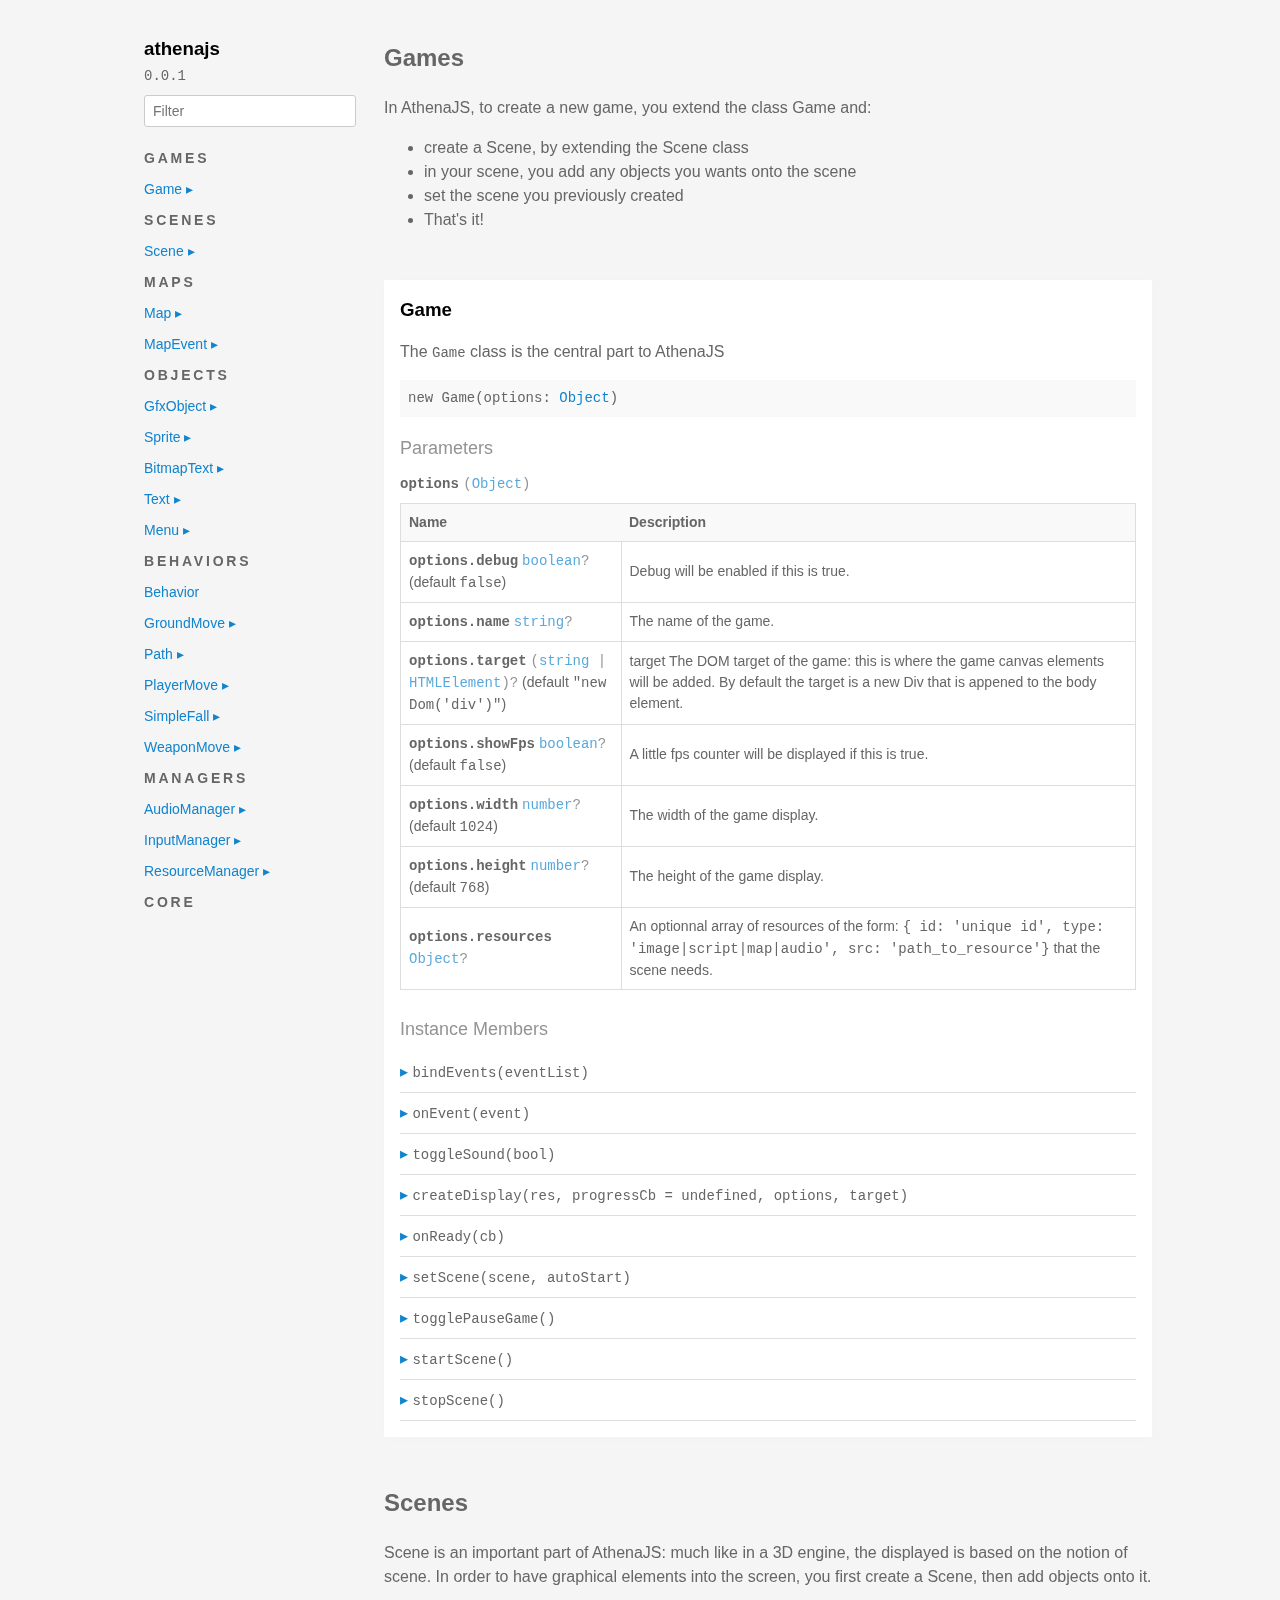
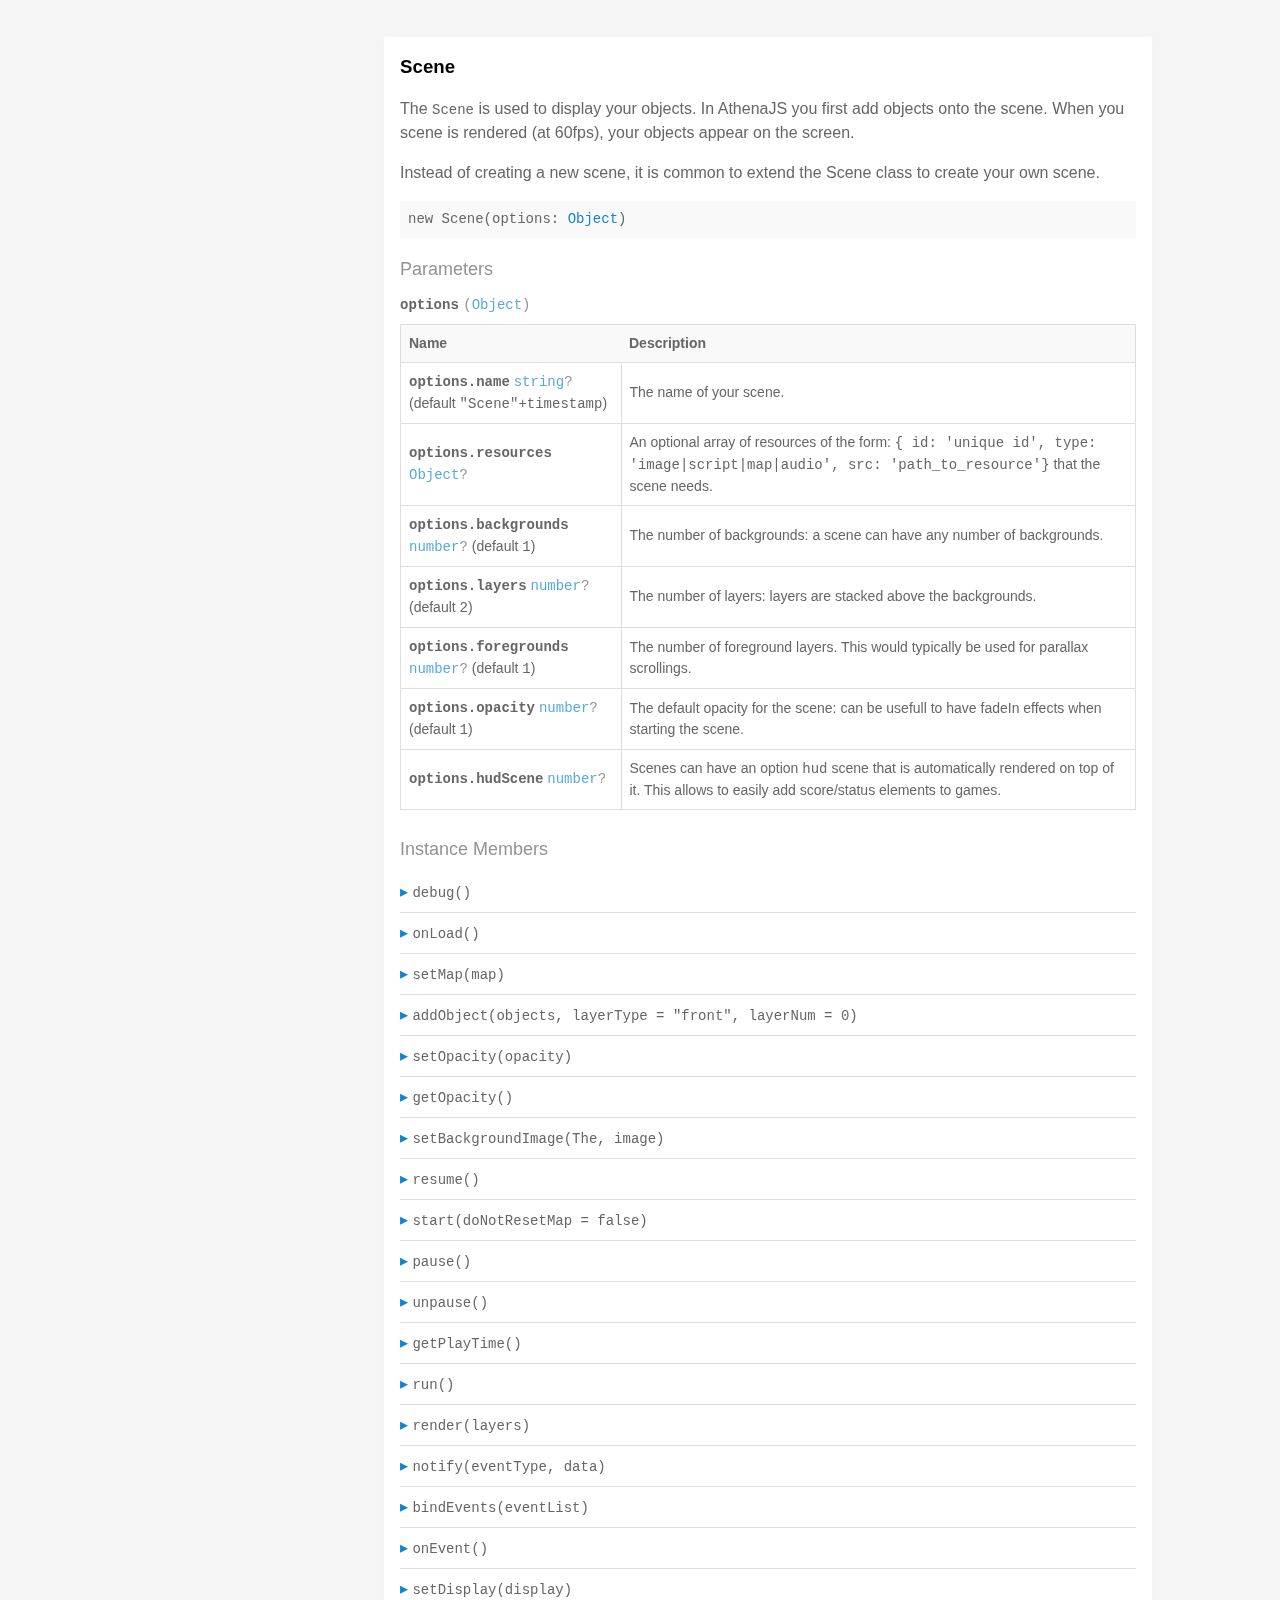
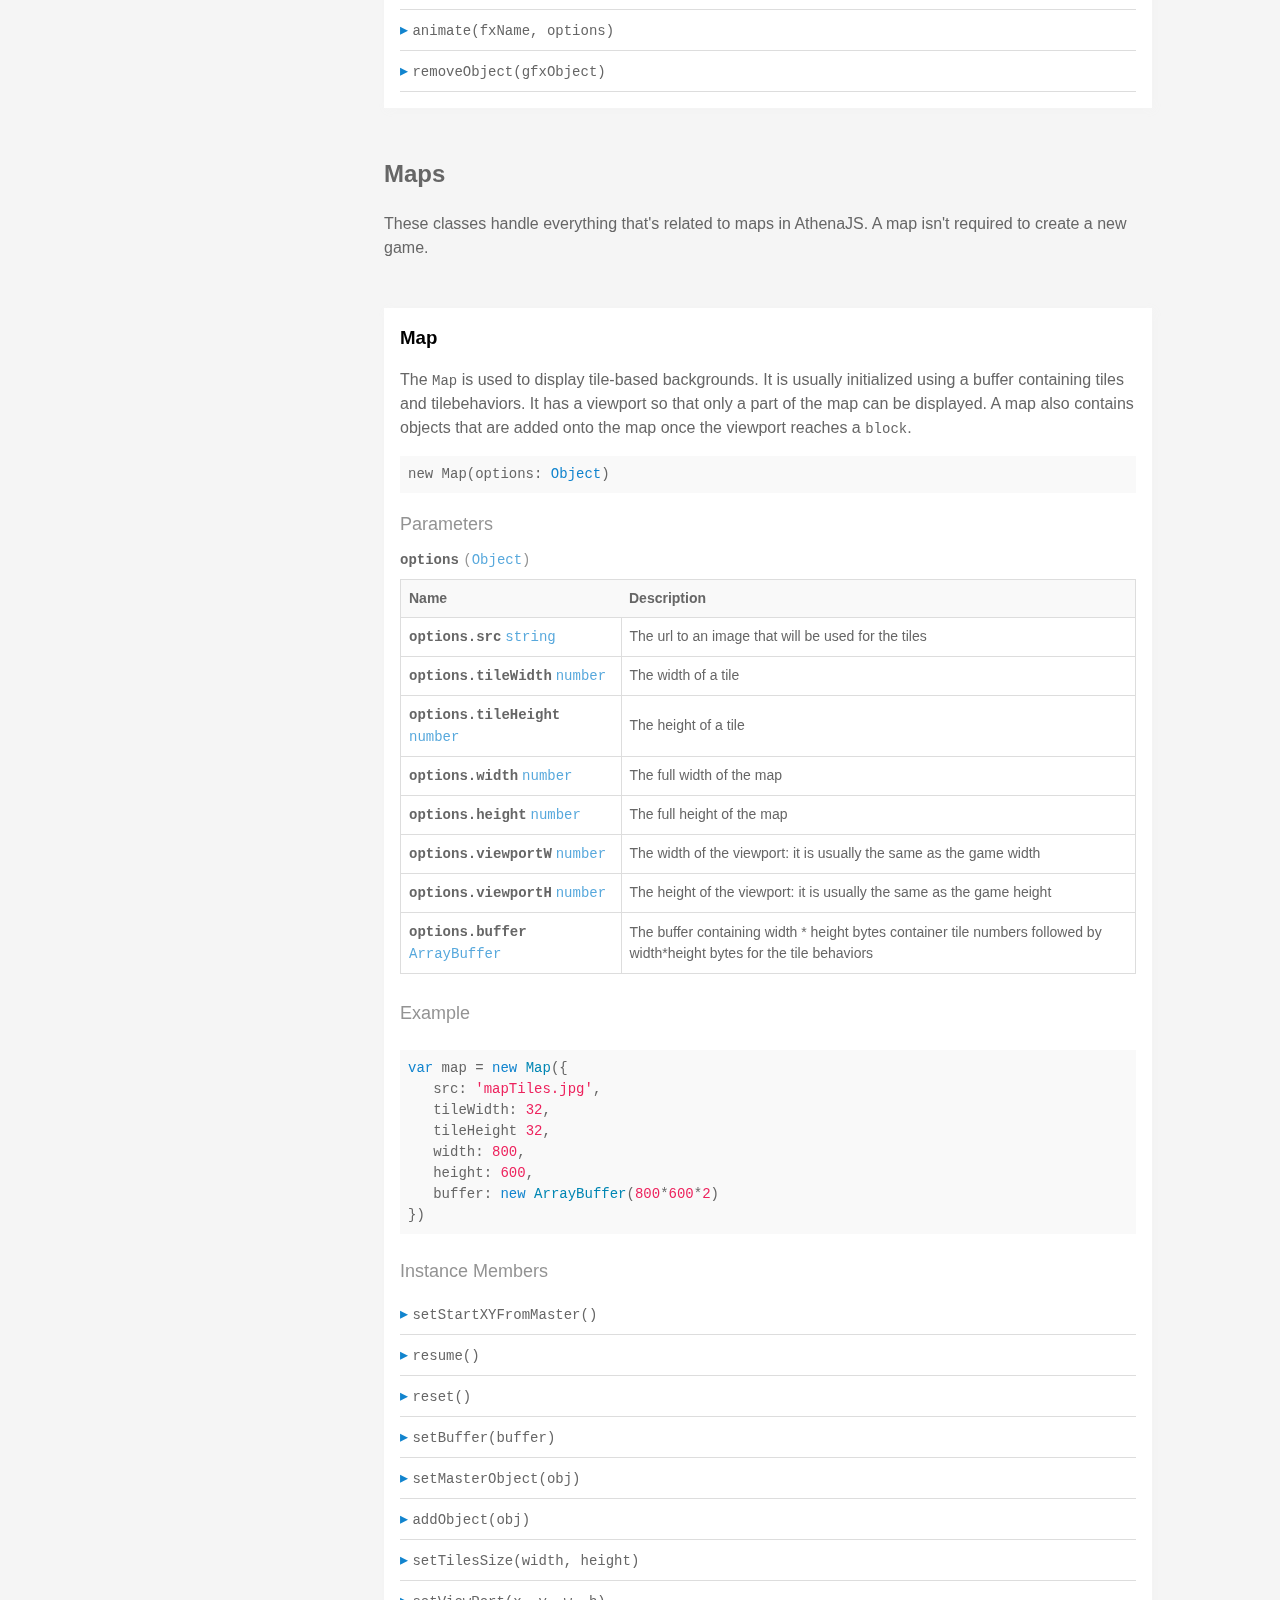
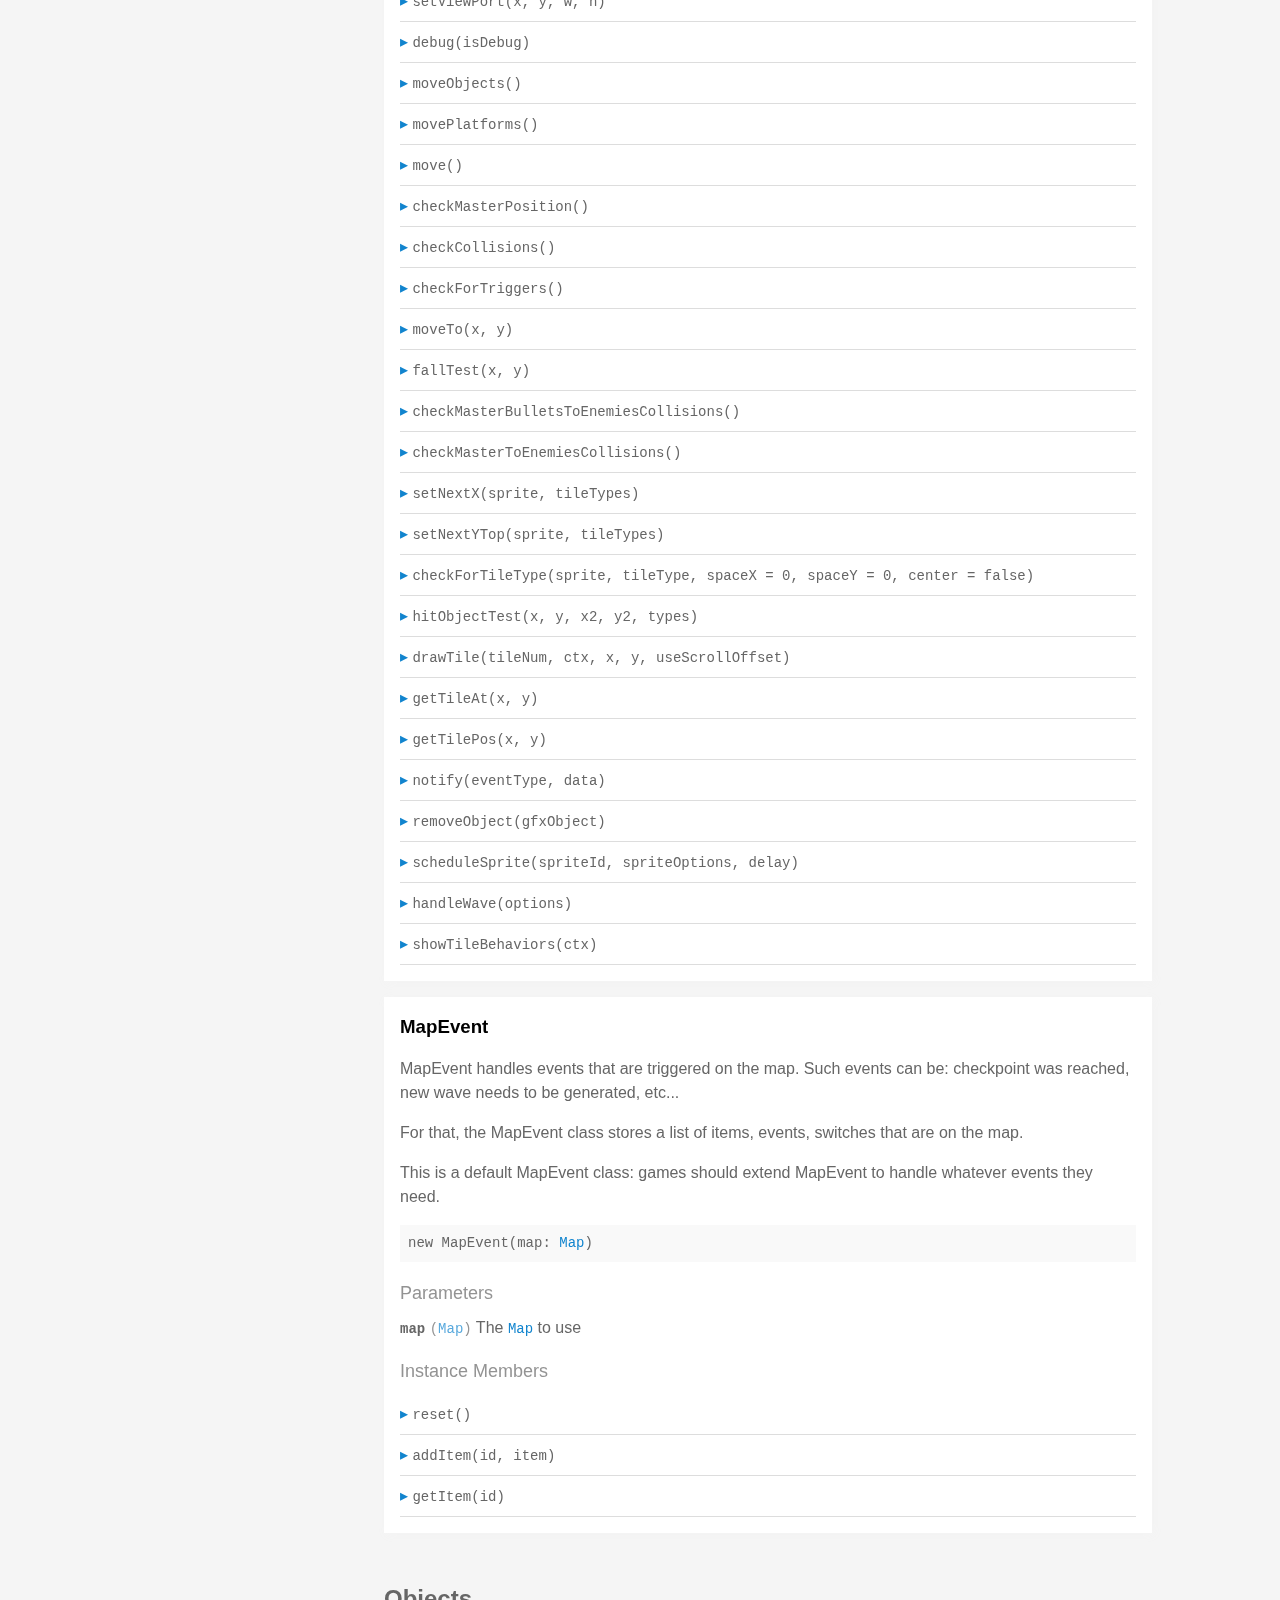
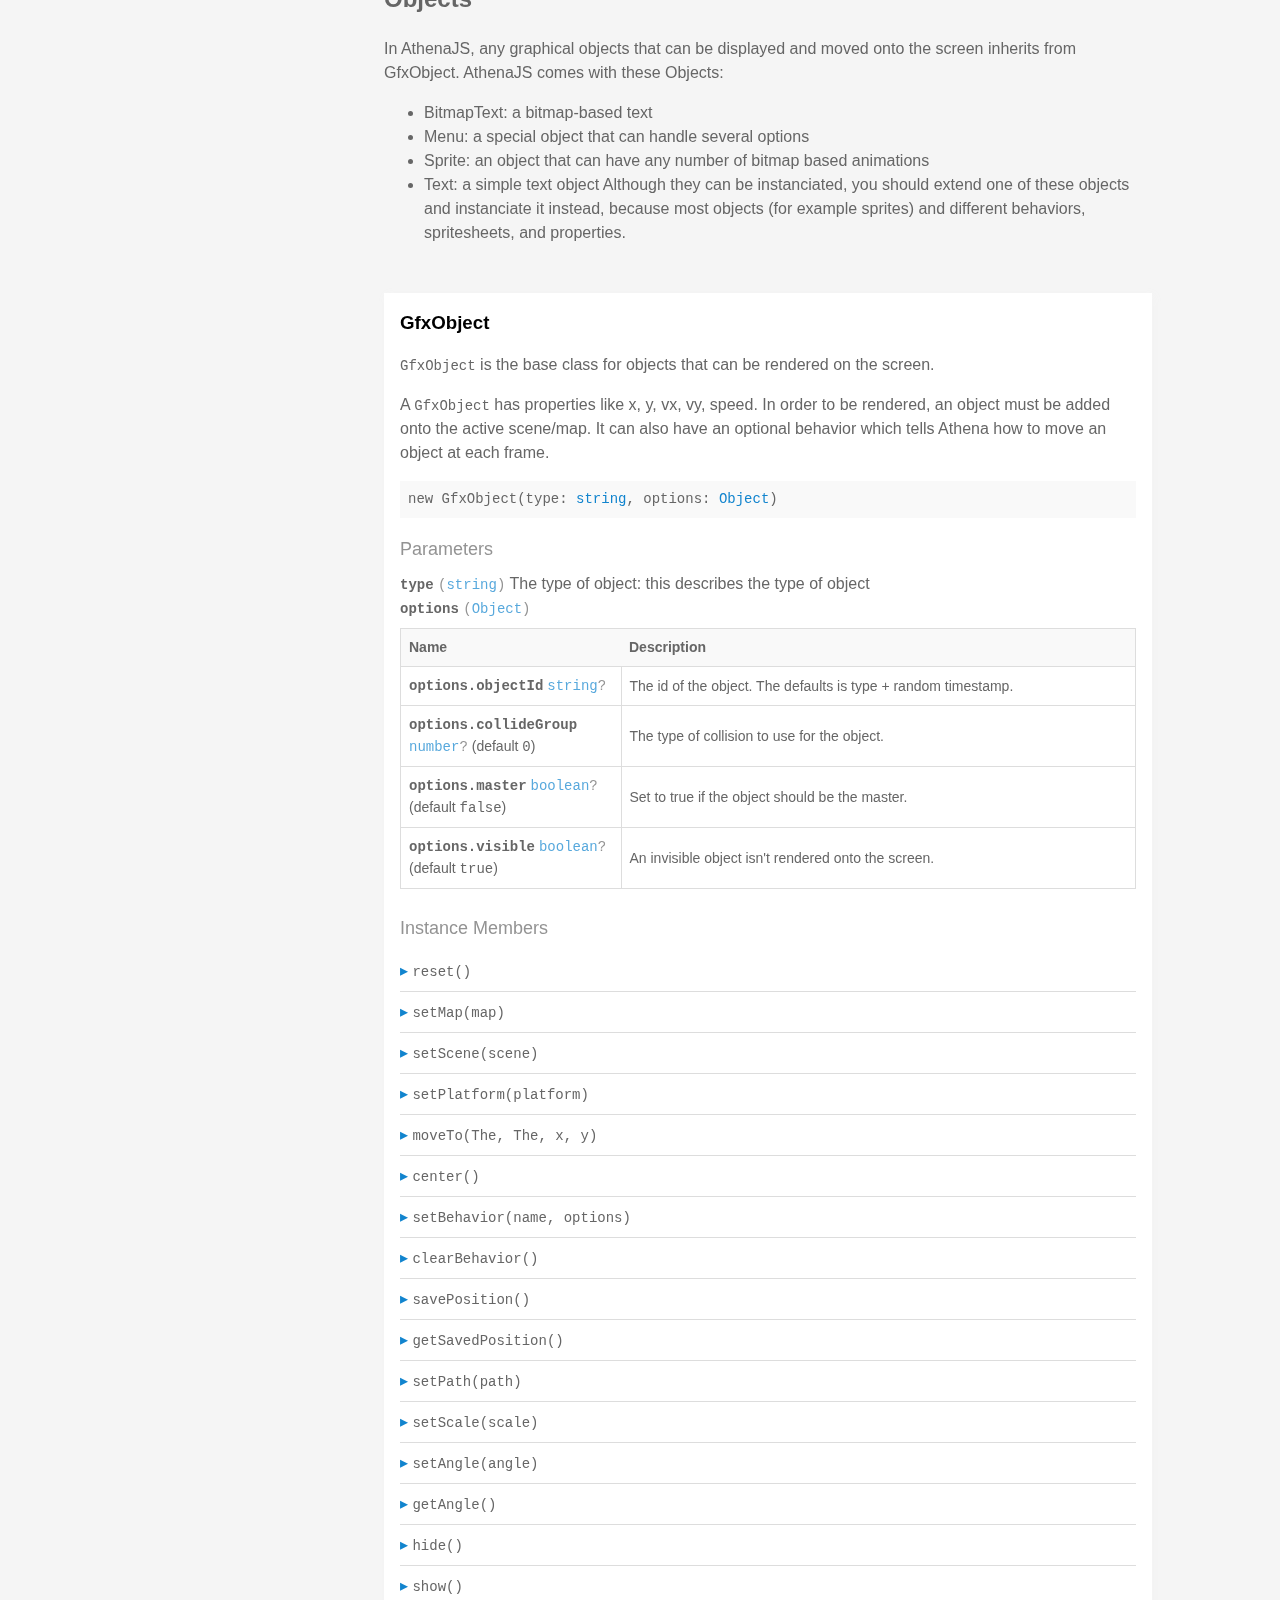
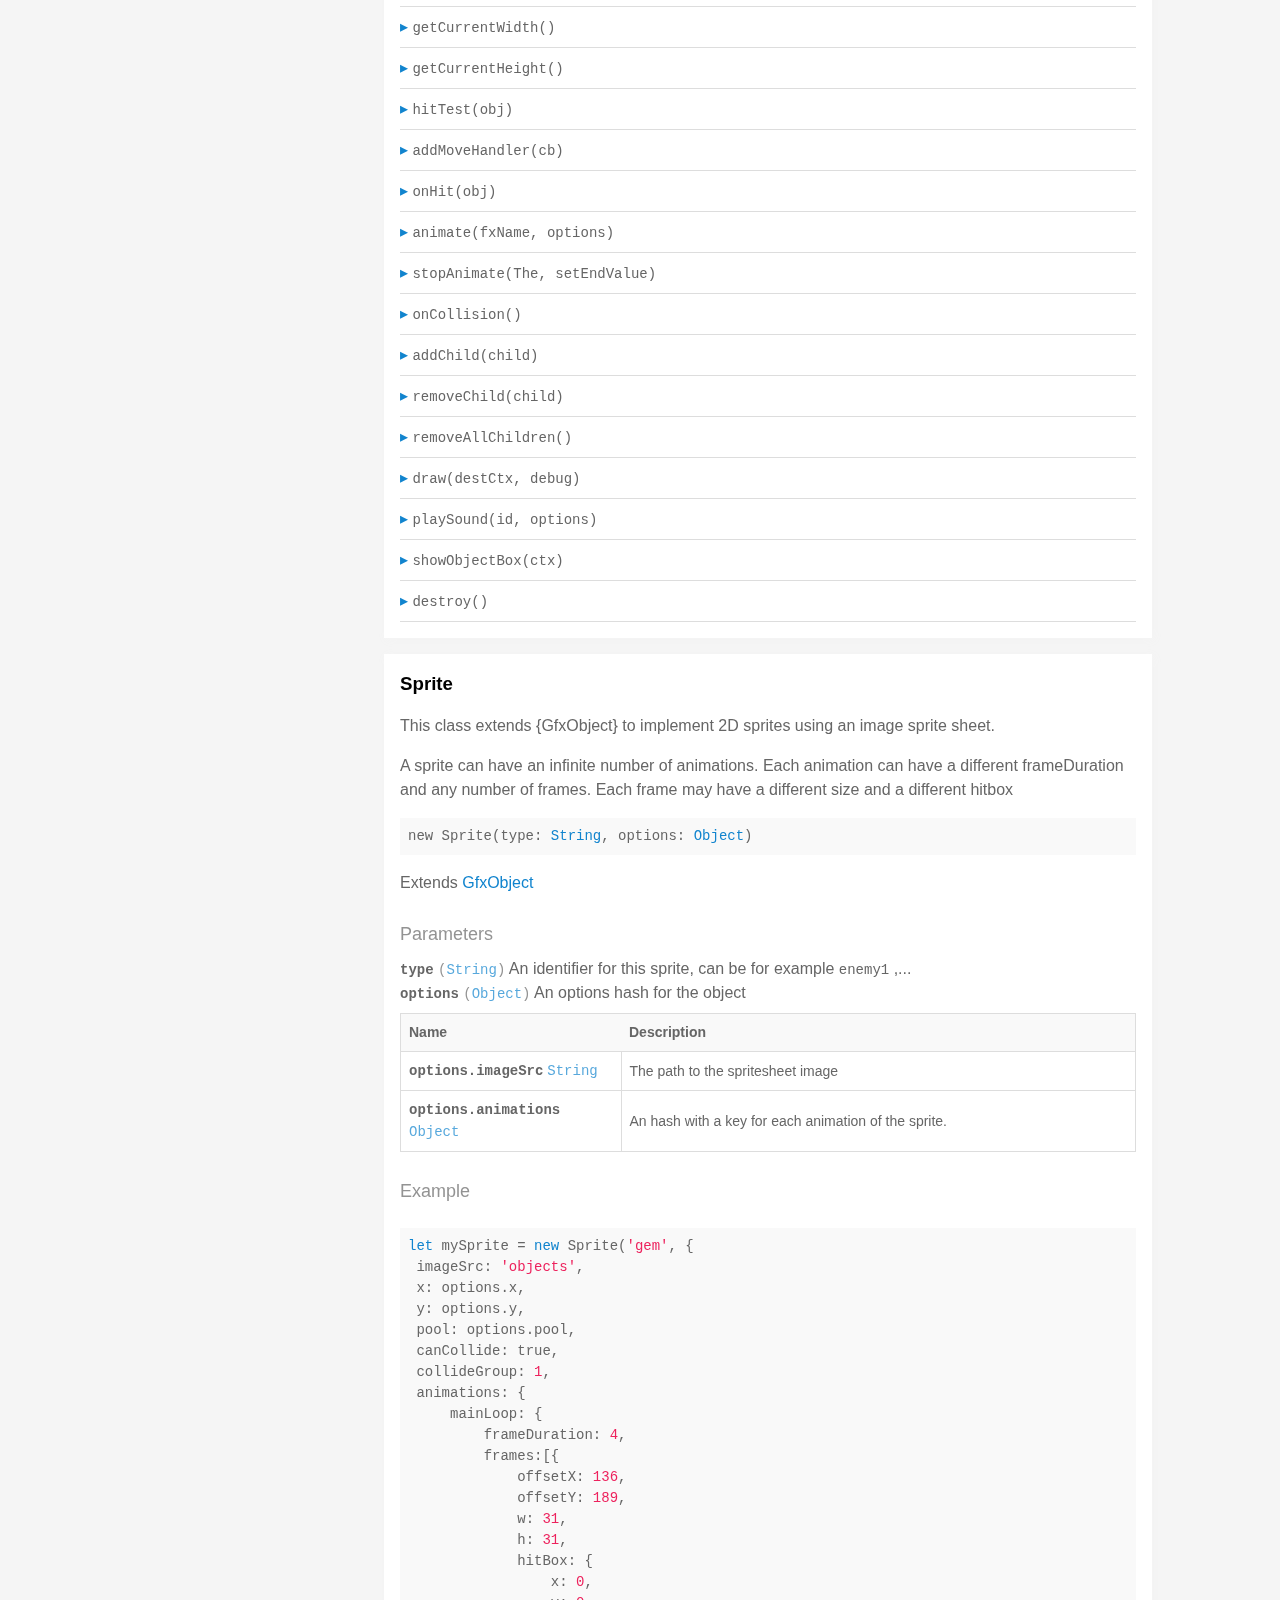
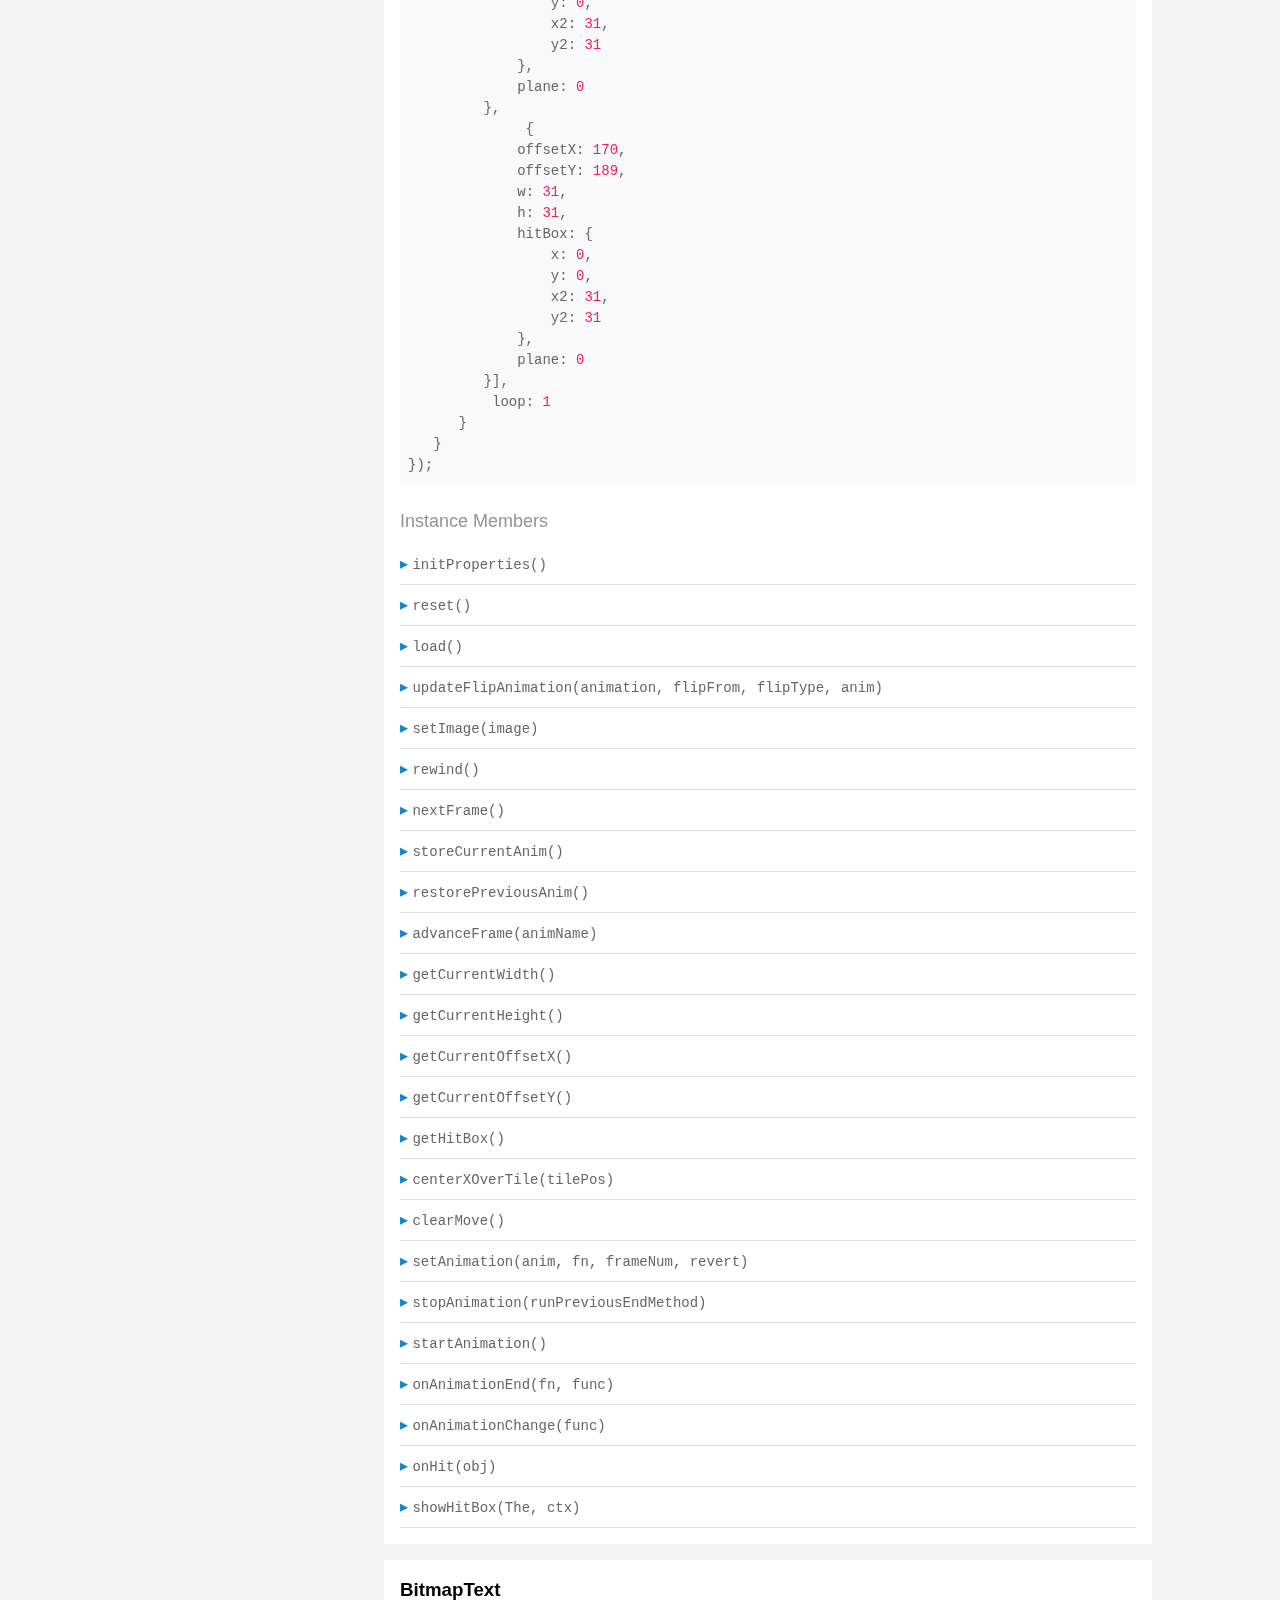
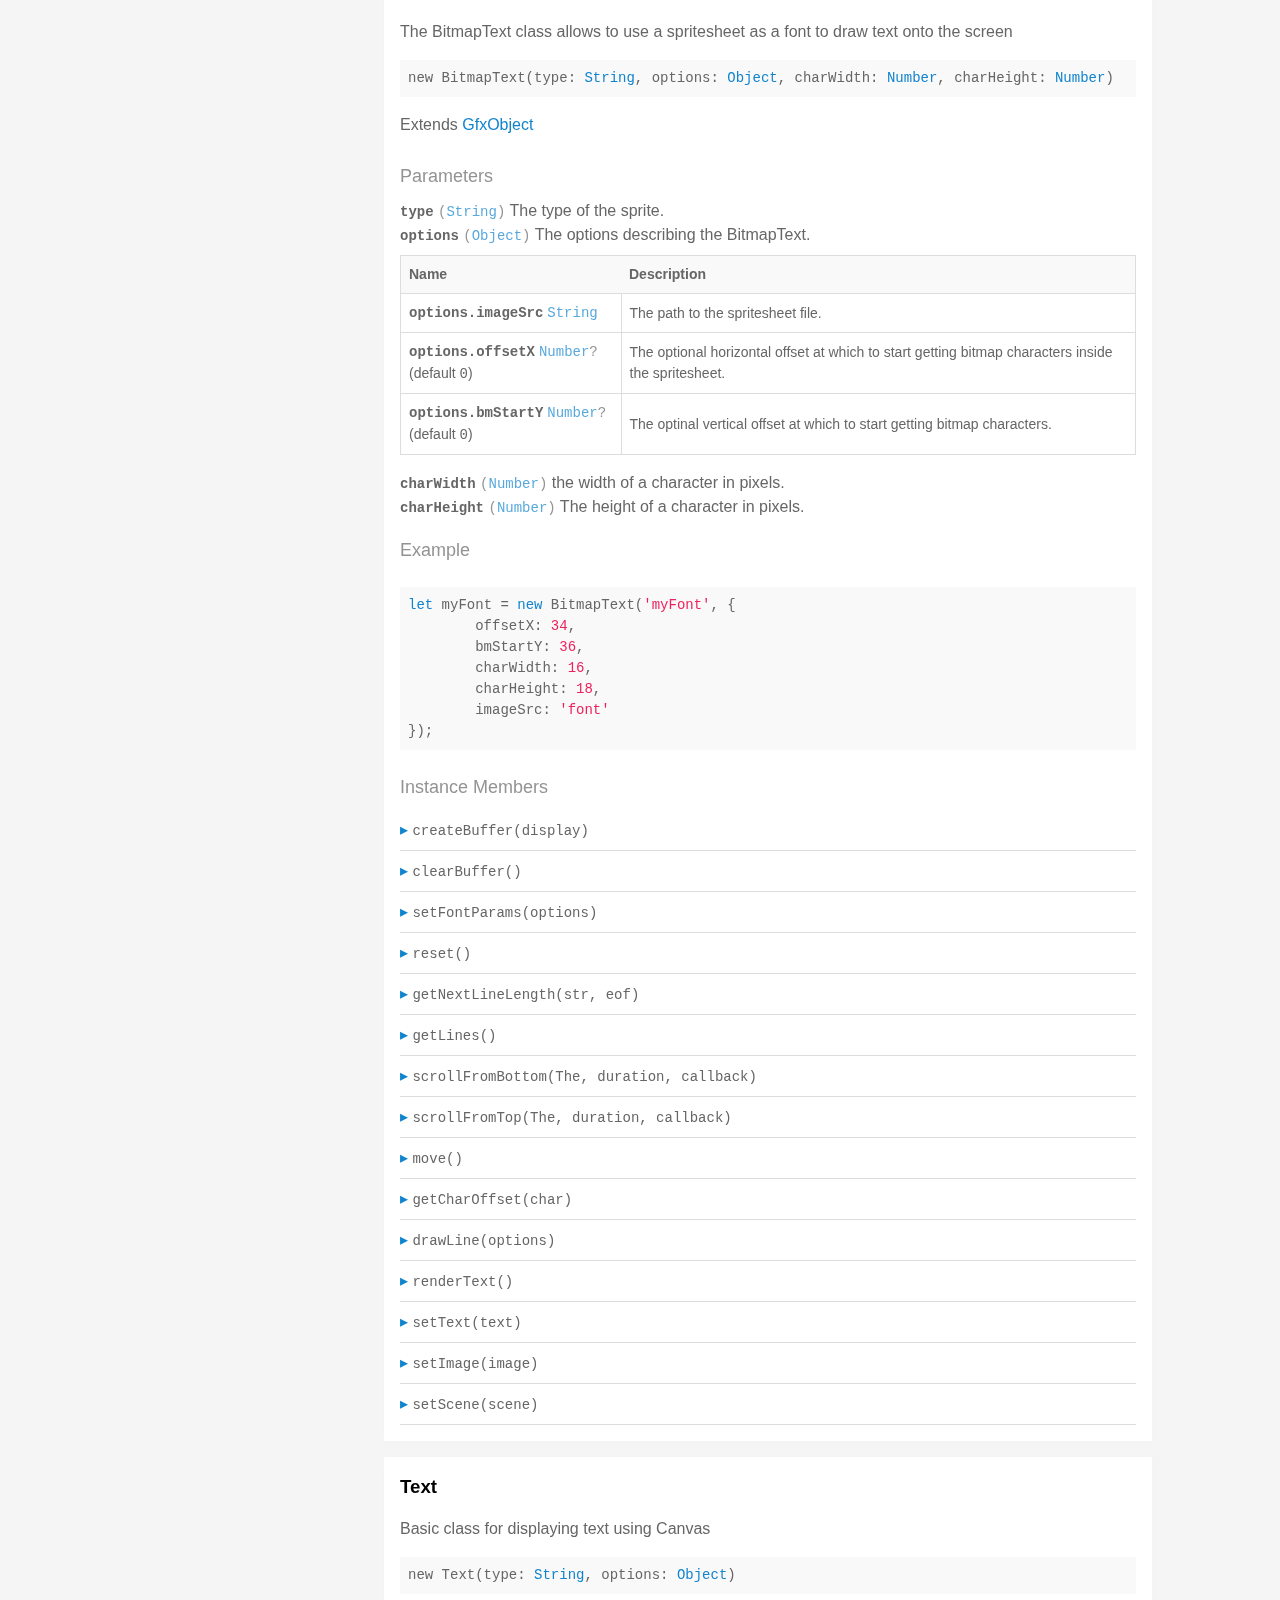
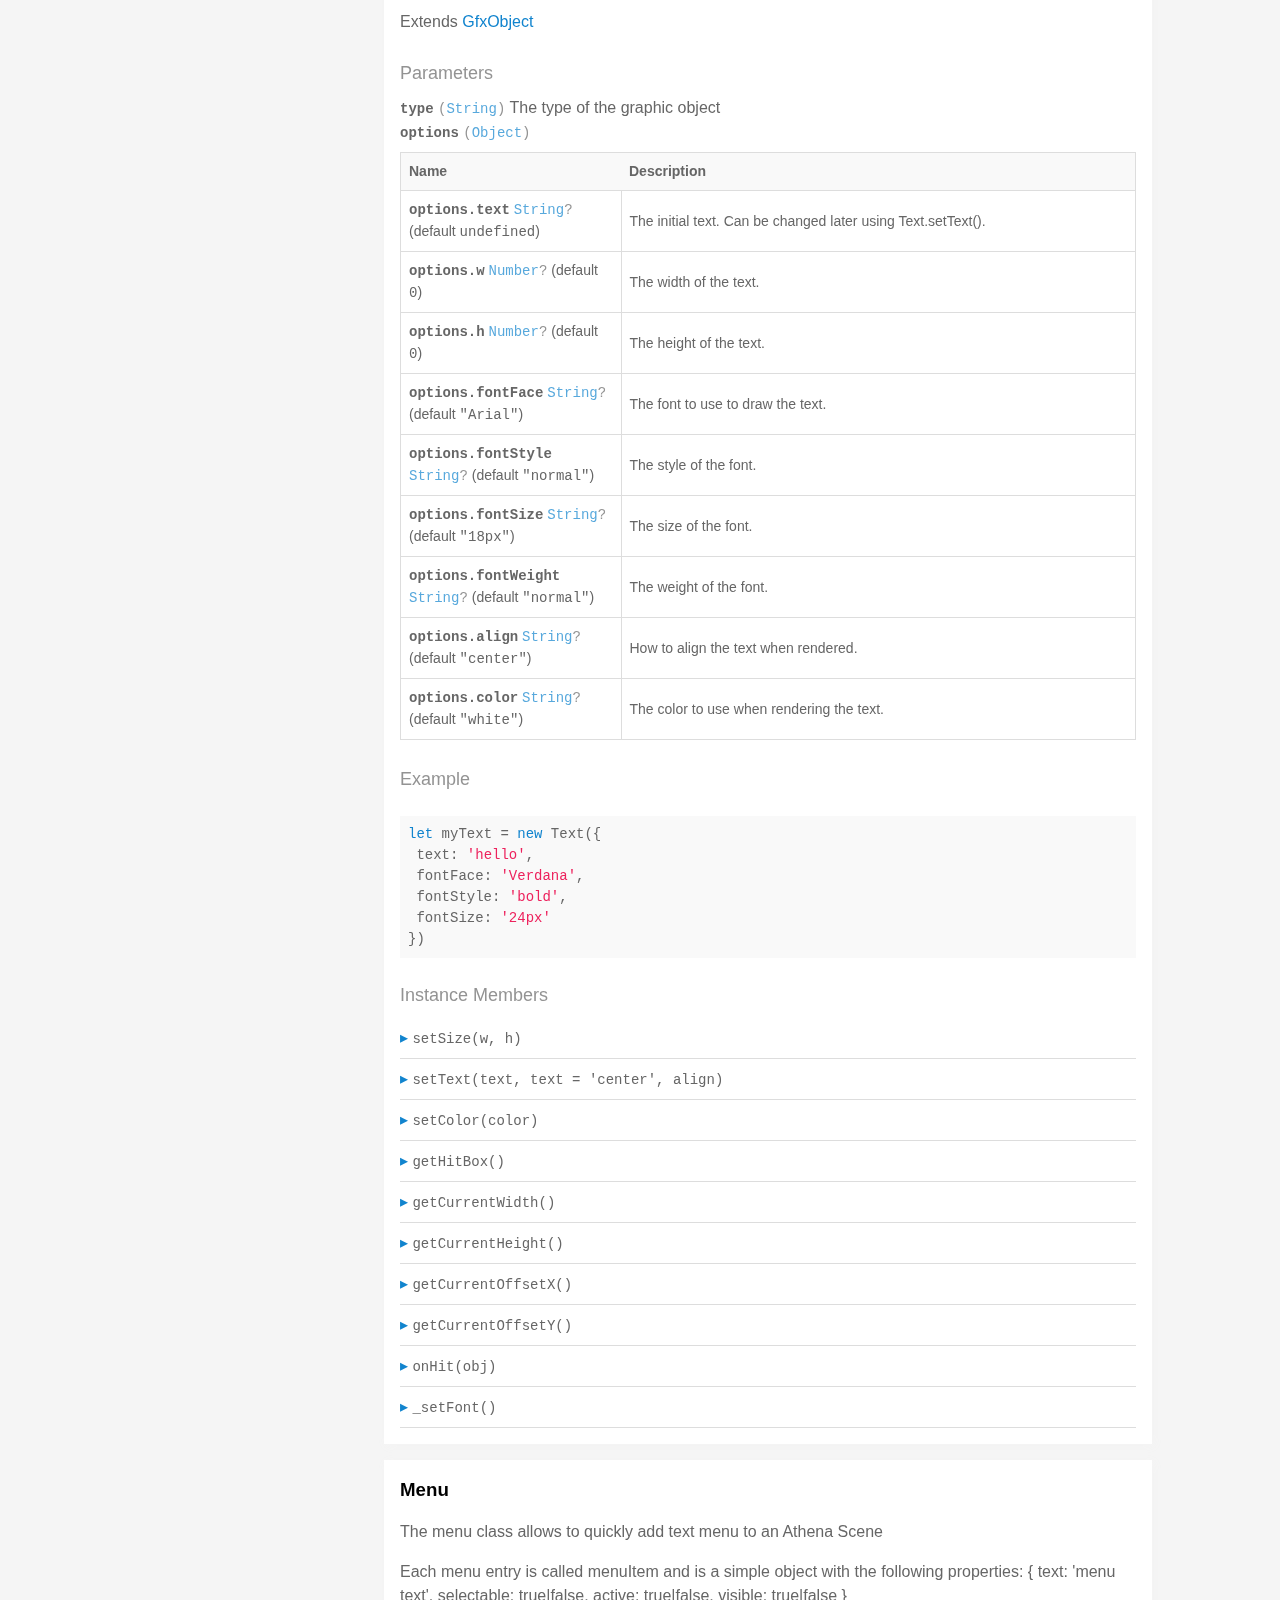
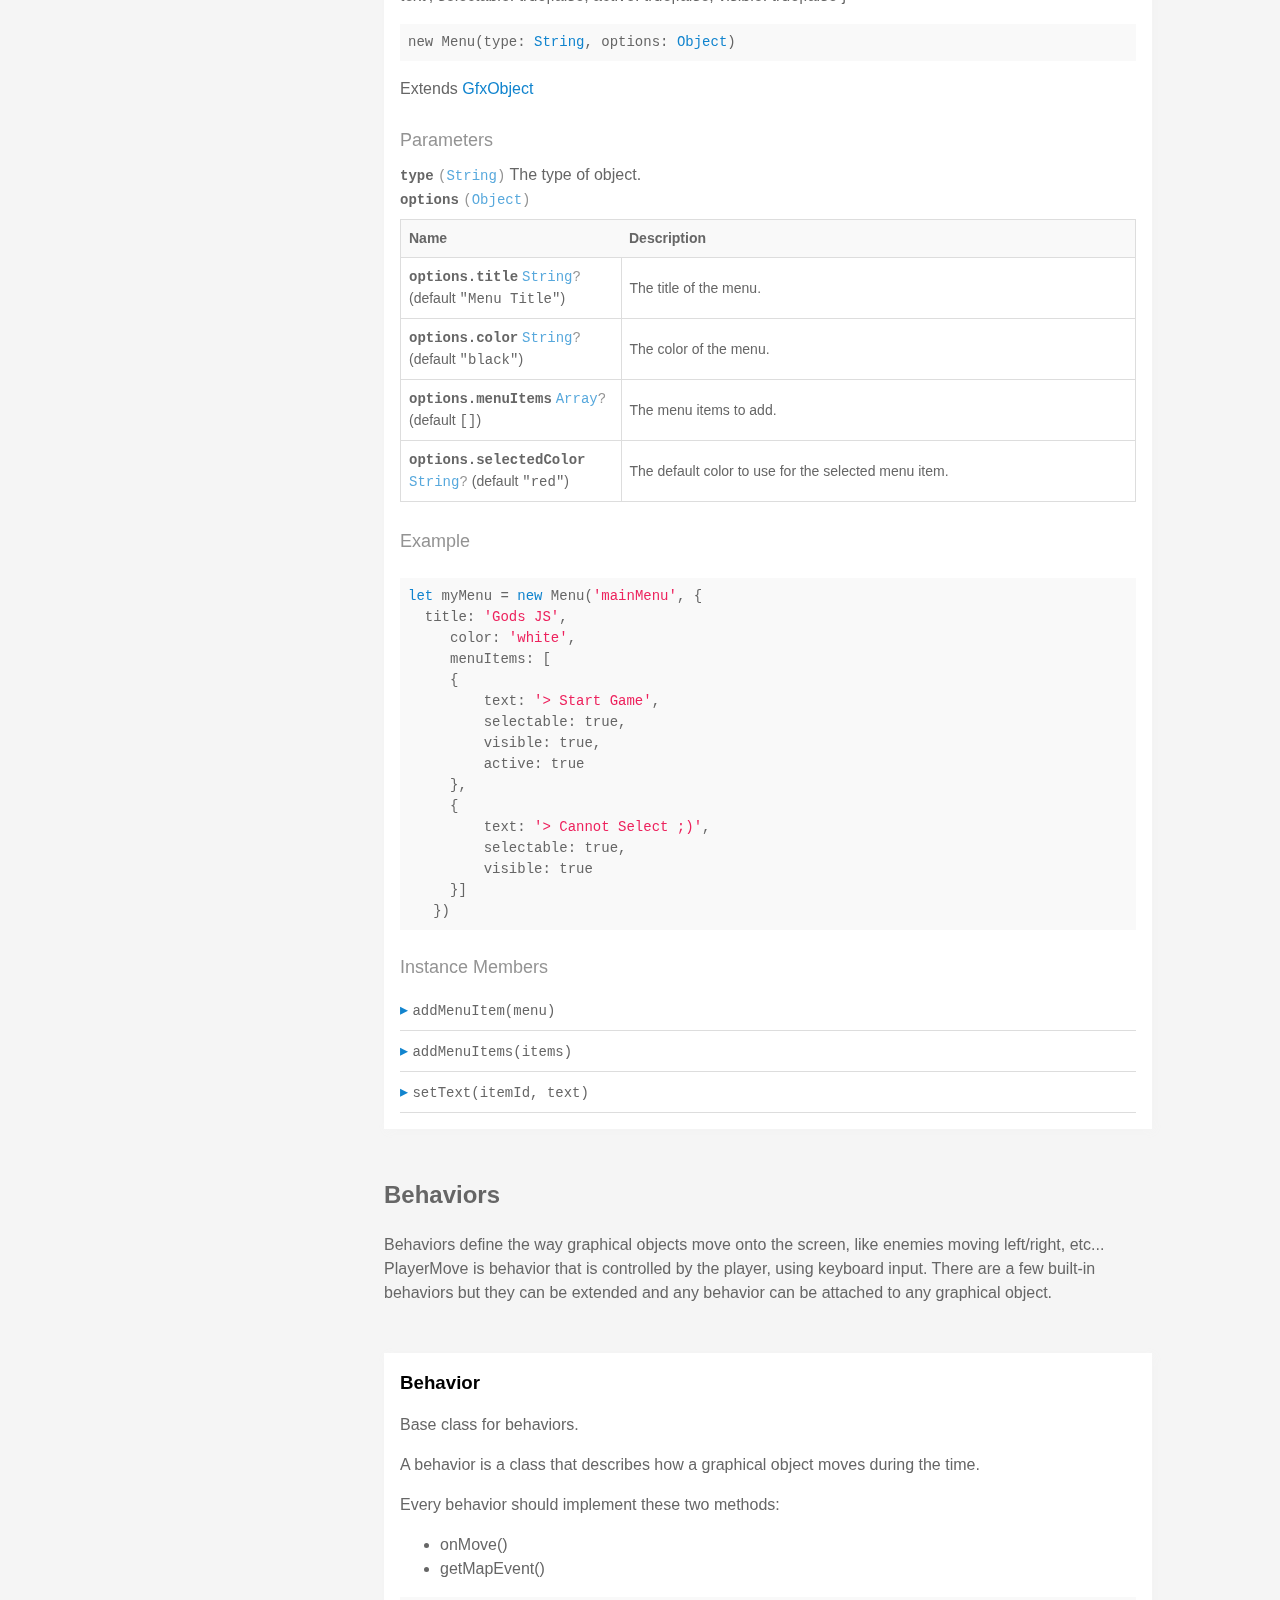
==== index.html @ 181f61c6 "Initial commit." ====
<!doctype html>
<html>
<head>
  <meta charset='utf-8' />
  <title>athenajs 0.0.1 | Documentation</title>
  <meta name='viewport' content='width=device-width,initial-scale=1'>
  <link href='assets/bass.css' type='text/css' rel='stylesheet' />
  <link href='assets/style.css' type='text/css' rel='stylesheet' />
  <link href='assets/github.css' type='text/css' rel='stylesheet' />
</head>
<body class='documentation'>
  <div class='max-width-4 mx-auto'>
    <div class='clearfix md-mxn2'>
      <div class='fixed xs-hide fix-3 overflow-auto max-height-100'>
        <div class='py1 px2'>
          <h3 class='mb0 no-anchor'>athenajs</h3>
          <div class='mb1'><code>0.0.1</code></div>
          <input
            placeholder='Filter'
            id='filter-input'
            class='col12 block input'
            type='text' />
          <div id='toc'>
            <ul class='list-reset h5 py1-ul'>
              
                
                <li><a
                  href='#games'
                  class="h5 bold black caps">
                  Games
                  
                </a>
                
                </li>
              
                
                <li><a
                  href='#game'
                  class=" toggle-sibling">
                  Game
                  <span class='icon'>▸</span>
                </a>
                
                <div class='toggle-target display-none'>
                  
                  
                    <ul class='list-reset py1-ul pl1'>
                      <li class='h5'><span>Instance members</span></li>
                      
                      <li><a
                        href='#Game#bindEvents'
                        class='regular pre-open'>
                        #bindEvents
                      </a></li>
                      
                      <li><a
                        href='#Game#onEvent'
                        class='regular pre-open'>
                        #onEvent
                      </a></li>
                      
                      <li><a
                        href='#Game#toggleSound'
                        class='regular pre-open'>
                        #toggleSound
                      </a></li>
                      
                      <li><a
                        href='#Game#createDisplay'
                        class='regular pre-open'>
                        #createDisplay
                      </a></li>
                      
                      <li><a
                        href='#Game#onReady'
                        class='regular pre-open'>
                        #onReady
                      </a></li>
                      
                      <li><a
                        href='#Game#setScene'
                        class='regular pre-open'>
                        #setScene
                      </a></li>
                      
                      <li><a
                        href='#Game#togglePauseGame'
                        class='regular pre-open'>
                        #togglePauseGame
                      </a></li>
                      
                      <li><a
                        href='#Game#startScene'
                        class='regular pre-open'>
                        #startScene
                      </a></li>
                      
                      <li><a
                        href='#Game#stopScene'
                        class='regular pre-open'>
                        #stopScene
                      </a></li>
                      
                    </ul>
                  
                  
                  
                </div>
                
                </li>
              
                
                <li><a
                  href='#scenes'
                  class="h5 bold black caps">
                  Scenes
                  
                </a>
                
                </li>
              
                
                <li><a
                  href='#scene'
                  class=" toggle-sibling">
                  Scene
                  <span class='icon'>▸</span>
                </a>
                
                <div class='toggle-target display-none'>
                  
                  
                    <ul class='list-reset py1-ul pl1'>
                      <li class='h5'><span>Instance members</span></li>
                      
                      <li><a
                        href='#Scene#debug'
                        class='regular pre-open'>
                        #debug
                      </a></li>
                      
                      <li><a
                        href='#Scene#onLoad'
                        class='regular pre-open'>
                        #onLoad
                      </a></li>
                      
                      <li><a
                        href='#Scene#setMap'
                        class='regular pre-open'>
                        #setMap
                      </a></li>
                      
                      <li><a
                        href='#Scene#addObject'
                        class='regular pre-open'>
                        #addObject
                      </a></li>
                      
                      <li><a
                        href='#Scene#setOpacity'
                        class='regular pre-open'>
                        #setOpacity
                      </a></li>
                      
                      <li><a
                        href='#Scene#getOpacity'
                        class='regular pre-open'>
                        #getOpacity
                      </a></li>
                      
                      <li><a
                        href='#Scene#setBackgroundImage'
                        class='regular pre-open'>
                        #setBackgroundImage
                      </a></li>
                      
                      <li><a
                        href='#Scene#resume'
                        class='regular pre-open'>
                        #resume
                      </a></li>
                      
                      <li><a
                        href='#Scene#start'
                        class='regular pre-open'>
                        #start
                      </a></li>
                      
                      <li><a
                        href='#Scene#pause'
                        class='regular pre-open'>
                        #pause
                      </a></li>
                      
                      <li><a
                        href='#Scene#unpause'
                        class='regular pre-open'>
                        #unpause
                      </a></li>
                      
                      <li><a
                        href='#Scene#getPlayTime'
                        class='regular pre-open'>
                        #getPlayTime
                      </a></li>
                      
                      <li><a
                        href='#Scene#run'
                        class='regular pre-open'>
                        #run
                      </a></li>
                      
                      <li><a
                        href='#Scene#render'
                        class='regular pre-open'>
                        #render
                      </a></li>
                      
                      <li><a
                        href='#Scene#notify'
                        class='regular pre-open'>
                        #notify
                      </a></li>
                      
                      <li><a
                        href='#Scene#bindEvents'
                        class='regular pre-open'>
                        #bindEvents
                      </a></li>
                      
                      <li><a
                        href='#Scene#onEvent'
                        class='regular pre-open'>
                        #onEvent
                      </a></li>
                      
                      <li><a
                        href='#Scene#setDisplay'
                        class='regular pre-open'>
                        #setDisplay
                      </a></li>
                      
                      <li><a
                        href='#Scene#animate'
                        class='regular pre-open'>
                        #animate
                      </a></li>
                      
                      <li><a
                        href='#Scene#removeObject'
                        class='regular pre-open'>
                        #removeObject
                      </a></li>
                      
                    </ul>
                  
                  
                  
                </div>
                
                </li>
              
                
                <li><a
                  href='#maps'
                  class="h5 bold black caps">
                  Maps
                  
                </a>
                
                </li>
              
                
                <li><a
                  href='#map'
                  class=" toggle-sibling">
                  Map
                  <span class='icon'>▸</span>
                </a>
                
                <div class='toggle-target display-none'>
                  
                  
                    <ul class='list-reset py1-ul pl1'>
                      <li class='h5'><span>Instance members</span></li>
                      
                      <li><a
                        href='#Map#setStartXYFromMaster'
                        class='regular pre-open'>
                        #setStartXYFromMaster
                      </a></li>
                      
                      <li><a
                        href='#Map#resume'
                        class='regular pre-open'>
                        #resume
                      </a></li>
                      
                      <li><a
                        href='#Map#reset'
                        class='regular pre-open'>
                        #reset
                      </a></li>
                      
                      <li><a
                        href='#Map#setBuffer'
                        class='regular pre-open'>
                        #setBuffer
                      </a></li>
                      
                      <li><a
                        href='#Map#setMasterObject'
                        class='regular pre-open'>
                        #setMasterObject
                      </a></li>
                      
                      <li><a
                        href='#Map#addObject'
                        class='regular pre-open'>
                        #addObject
                      </a></li>
                      
                      <li><a
                        href='#Map#setTilesSize'
                        class='regular pre-open'>
                        #setTilesSize
                      </a></li>
                      
                      <li><a
                        href='#Map#setViewPort'
                        class='regular pre-open'>
                        #setViewPort
                      </a></li>
                      
                      <li><a
                        href='#Map#debug'
                        class='regular pre-open'>
                        #debug
                      </a></li>
                      
                      <li><a
                        href='#Map#moveObjects'
                        class='regular pre-open'>
                        #moveObjects
                      </a></li>
                      
                      <li><a
                        href='#Map#movePlatforms'
                        class='regular pre-open'>
                        #movePlatforms
                      </a></li>
                      
                      <li><a
                        href='#Map#move'
                        class='regular pre-open'>
                        #move
                      </a></li>
                      
                      <li><a
                        href='#Map#checkMasterPosition'
                        class='regular pre-open'>
                        #checkMasterPosition
                      </a></li>
                      
                      <li><a
                        href='#Map#checkCollisions'
                        class='regular pre-open'>
                        #checkCollisions
                      </a></li>
                      
                      <li><a
                        href='#Map#checkForTriggers'
                        class='regular pre-open'>
                        #checkForTriggers
                      </a></li>
                      
                      <li><a
                        href='#Map#moveTo'
                        class='regular pre-open'>
                        #moveTo
                      </a></li>
                      
                      <li><a
                        href='#Map#fallTest'
                        class='regular pre-open'>
                        #fallTest
                      </a></li>
                      
                      <li><a
                        href='#Map#checkMasterBulletsToEnemiesCollisions'
                        class='regular pre-open'>
                        #checkMasterBulletsToEnemiesCollisions
                      </a></li>
                      
                      <li><a
                        href='#Map#checkMasterToEnemiesCollisions'
                        class='regular pre-open'>
                        #checkMasterToEnemiesCollisions
                      </a></li>
                      
                      <li><a
                        href='#Map#setNextX'
                        class='regular pre-open'>
                        #setNextX
                      </a></li>
                      
                      <li><a
                        href='#Map#setNextYTop'
                        class='regular pre-open'>
                        #setNextYTop
                      </a></li>
                      
                      <li><a
                        href='#Map#checkForTileType'
                        class='regular pre-open'>
                        #checkForTileType
                      </a></li>
                      
                      <li><a
                        href='#Map#hitObjectTest'
                        class='regular pre-open'>
                        #hitObjectTest
                      </a></li>
                      
                      <li><a
                        href='#Map#drawTile'
                        class='regular pre-open'>
                        #drawTile
                      </a></li>
                      
                      <li><a
                        href='#Map#getTileAt'
                        class='regular pre-open'>
                        #getTileAt
                      </a></li>
                      
                      <li><a
                        href='#Map#getTilePos'
                        class='regular pre-open'>
                        #getTilePos
                      </a></li>
                      
                      <li><a
                        href='#Map#notify'
                        class='regular pre-open'>
                        #notify
                      </a></li>
                      
                      <li><a
                        href='#Map#removeObject'
                        class='regular pre-open'>
                        #removeObject
                      </a></li>
                      
                      <li><a
                        href='#Map#scheduleSprite'
                        class='regular pre-open'>
                        #scheduleSprite
                      </a></li>
                      
                      <li><a
                        href='#Map#handleWave'
                        class='regular pre-open'>
                        #handleWave
                      </a></li>
                      
                      <li><a
                        href='#Map#showTileBehaviors'
                        class='regular pre-open'>
                        #showTileBehaviors
                      </a></li>
                      
                    </ul>
                  
                  
                  
                </div>
                
                </li>
              
                
                <li><a
                  href='#mapevent'
                  class=" toggle-sibling">
                  MapEvent
                  <span class='icon'>▸</span>
                </a>
                
                <div class='toggle-target display-none'>
                  
                  
                    <ul class='list-reset py1-ul pl1'>
                      <li class='h5'><span>Instance members</span></li>
                      
                      <li><a
                        href='#MapEvent#reset'
                        class='regular pre-open'>
                        #reset
                      </a></li>
                      
                      <li><a
                        href='#MapEvent#addItem'
                        class='regular pre-open'>
                        #addItem
                      </a></li>
                      
                      <li><a
                        href='#MapEvent#getItem'
                        class='regular pre-open'>
                        #getItem
                      </a></li>
                      
                    </ul>
                  
                  
                  
                </div>
                
                </li>
              
                
                <li><a
                  href='#objects'
                  class="h5 bold black caps">
                  Objects
                  
                </a>
                
                </li>
              
                
                <li><a
                  href='#gfxobject'
                  class=" toggle-sibling">
                  GfxObject
                  <span class='icon'>▸</span>
                </a>
                
                <div class='toggle-target display-none'>
                  
                  
                    <ul class='list-reset py1-ul pl1'>
                      <li class='h5'><span>Instance members</span></li>
                      
                      <li><a
                        href='#GfxObject#reset'
                        class='regular pre-open'>
                        #reset
                      </a></li>
                      
                      <li><a
                        href='#GfxObject#setMap'
                        class='regular pre-open'>
                        #setMap
                      </a></li>
                      
                      <li><a
                        href='#GfxObject#setScene'
                        class='regular pre-open'>
                        #setScene
                      </a></li>
                      
                      <li><a
                        href='#GfxObject#setPlatform'
                        class='regular pre-open'>
                        #setPlatform
                      </a></li>
                      
                      <li><a
                        href='#GfxObject#moveTo'
                        class='regular pre-open'>
                        #moveTo
                      </a></li>
                      
                      <li><a
                        href='#GfxObject#center'
                        class='regular pre-open'>
                        #center
                      </a></li>
                      
                      <li><a
                        href='#GfxObject#setBehavior'
                        class='regular pre-open'>
                        #setBehavior
                      </a></li>
                      
                      <li><a
                        href='#GfxObject#clearBehavior'
                        class='regular pre-open'>
                        #clearBehavior
                      </a></li>
                      
                      <li><a
                        href='#GfxObject#savePosition'
                        class='regular pre-open'>
                        #savePosition
                      </a></li>
                      
                      <li><a
                        href='#GfxObject#getSavedPosition'
                        class='regular pre-open'>
                        #getSavedPosition
                      </a></li>
                      
                      <li><a
                        href='#GfxObject#setPath'
                        class='regular pre-open'>
                        #setPath
                      </a></li>
                      
                      <li><a
                        href='#GfxObject#setScale'
                        class='regular pre-open'>
                        #setScale
                      </a></li>
                      
                      <li><a
                        href='#GfxObject#setAngle'
                        class='regular pre-open'>
                        #setAngle
                      </a></li>
                      
                      <li><a
                        href='#GfxObject#getAngle'
                        class='regular pre-open'>
                        #getAngle
                      </a></li>
                      
                      <li><a
                        href='#GfxObject#hide'
                        class='regular pre-open'>
                        #hide
                      </a></li>
                      
                      <li><a
                        href='#GfxObject#show'
                        class='regular pre-open'>
                        #show
                      </a></li>
                      
                      <li><a
                        href='#GfxObject#getCurrentWidth'
                        class='regular pre-open'>
                        #getCurrentWidth
                      </a></li>
                      
                      <li><a
                        href='#GfxObject#getCurrentHeight'
                        class='regular pre-open'>
                        #getCurrentHeight
                      </a></li>
                      
                      <li><a
                        href='#GfxObject#hitTest'
                        class='regular pre-open'>
                        #hitTest
                      </a></li>
                      
                      <li><a
                        href='#GfxObject#addMoveHandler'
                        class='regular pre-open'>
                        #addMoveHandler
                      </a></li>
                      
                      <li><a
                        href='#GfxObject#onHit'
                        class='regular pre-open'>
                        #onHit
                      </a></li>
                      
                      <li><a
                        href='#GfxObject#animate'
                        class='regular pre-open'>
                        #animate
                      </a></li>
                      
                      <li><a
                        href='#GfxObject#stopAnimate'
                        class='regular pre-open'>
                        #stopAnimate
                      </a></li>
                      
                      <li><a
                        href='#GfxObject#onCollision'
                        class='regular pre-open'>
                        #onCollision
                      </a></li>
                      
                      <li><a
                        href='#GfxObject#addChild'
                        class='regular pre-open'>
                        #addChild
                      </a></li>
                      
                      <li><a
                        href='#GfxObject#removeChild'
                        class='regular pre-open'>
                        #removeChild
                      </a></li>
                      
                      <li><a
                        href='#GfxObject#removeAllChildren'
                        class='regular pre-open'>
                        #removeAllChildren
                      </a></li>
                      
                      <li><a
                        href='#GfxObject#draw'
                        class='regular pre-open'>
                        #draw
                      </a></li>
                      
                      <li><a
                        href='#GfxObject#playSound'
                        class='regular pre-open'>
                        #playSound
                      </a></li>
                      
                      <li><a
                        href='#GfxObject#showObjectBox'
                        class='regular pre-open'>
                        #showObjectBox
                      </a></li>
                      
                      <li><a
                        href='#GfxObject#destroy'
                        class='regular pre-open'>
                        #destroy
                      </a></li>
                      
                    </ul>
                  
                  
                  
                </div>
                
                </li>
              
                
                <li><a
                  href='#sprite'
                  class=" toggle-sibling">
                  Sprite
                  <span class='icon'>▸</span>
                </a>
                
                <div class='toggle-target display-none'>
                  
                  
                    <ul class='list-reset py1-ul pl1'>
                      <li class='h5'><span>Instance members</span></li>
                      
                      <li><a
                        href='#Sprite#initProperties'
                        class='regular pre-open'>
                        #initProperties
                      </a></li>
                      
                      <li><a
                        href='#Sprite#reset'
                        class='regular pre-open'>
                        #reset
                      </a></li>
                      
                      <li><a
                        href='#Sprite#load'
                        class='regular pre-open'>
                        #load
                      </a></li>
                      
                      <li><a
                        href='#Sprite#updateFlipAnimation'
                        class='regular pre-open'>
                        #updateFlipAnimation
                      </a></li>
                      
                      <li><a
                        href='#Sprite#setImage'
                        class='regular pre-open'>
                        #setImage
                      </a></li>
                      
                      <li><a
                        href='#Sprite#rewind'
                        class='regular pre-open'>
                        #rewind
                      </a></li>
                      
                      <li><a
                        href='#Sprite#nextFrame'
                        class='regular pre-open'>
                        #nextFrame
                      </a></li>
                      
                      <li><a
                        href='#Sprite#storeCurrentAnim'
                        class='regular pre-open'>
                        #storeCurrentAnim
                      </a></li>
                      
                      <li><a
                        href='#Sprite#restorePreviousAnim'
                        class='regular pre-open'>
                        #restorePreviousAnim
                      </a></li>
                      
                      <li><a
                        href='#Sprite#advanceFrame'
                        class='regular pre-open'>
                        #advanceFrame
                      </a></li>
                      
                      <li><a
                        href='#Sprite#getCurrentWidth'
                        class='regular pre-open'>
                        #getCurrentWidth
                      </a></li>
                      
                      <li><a
                        href='#Sprite#getCurrentHeight'
                        class='regular pre-open'>
                        #getCurrentHeight
                      </a></li>
                      
                      <li><a
                        href='#Sprite#getCurrentOffsetX'
                        class='regular pre-open'>
                        #getCurrentOffsetX
                      </a></li>
                      
                      <li><a
                        href='#Sprite#getCurrentOffsetY'
                        class='regular pre-open'>
                        #getCurrentOffsetY
                      </a></li>
                      
                      <li><a
                        href='#Sprite#getHitBox'
                        class='regular pre-open'>
                        #getHitBox
                      </a></li>
                      
                      <li><a
                        href='#Sprite#centerXOverTile'
                        class='regular pre-open'>
                        #centerXOverTile
                      </a></li>
                      
                      <li><a
                        href='#Sprite#clearMove'
                        class='regular pre-open'>
                        #clearMove
                      </a></li>
                      
                      <li><a
                        href='#Sprite#setAnimation'
                        class='regular pre-open'>
                        #setAnimation
                      </a></li>
                      
                      <li><a
                        href='#Sprite#stopAnimation'
                        class='regular pre-open'>
                        #stopAnimation
                      </a></li>
                      
                      <li><a
                        href='#Sprite#startAnimation'
                        class='regular pre-open'>
                        #startAnimation
                      </a></li>
                      
                      <li><a
                        href='#Sprite#onAnimationEnd'
                        class='regular pre-open'>
                        #onAnimationEnd
                      </a></li>
                      
                      <li><a
                        href='#Sprite#onAnimationChange'
                        class='regular pre-open'>
                        #onAnimationChange
                      </a></li>
                      
                      <li><a
                        href='#Sprite#onHit'
                        class='regular pre-open'>
                        #onHit
                      </a></li>
                      
                      <li><a
                        href='#Sprite#showHitBox'
                        class='regular pre-open'>
                        #showHitBox
                      </a></li>
                      
                    </ul>
                  
                  
                  
                </div>
                
                </li>
              
                
                <li><a
                  href='#bitmaptext'
                  class=" toggle-sibling">
                  BitmapText
                  <span class='icon'>▸</span>
                </a>
                
                <div class='toggle-target display-none'>
                  
                  
                    <ul class='list-reset py1-ul pl1'>
                      <li class='h5'><span>Instance members</span></li>
                      
                      <li><a
                        href='#BitmapText#createBuffer'
                        class='regular pre-open'>
                        #createBuffer
                      </a></li>
                      
                      <li><a
                        href='#BitmapText#clearBuffer'
                        class='regular pre-open'>
                        #clearBuffer
                      </a></li>
                      
                      <li><a
                        href='#BitmapText#setFontParams'
                        class='regular pre-open'>
                        #setFontParams
                      </a></li>
                      
                      <li><a
                        href='#BitmapText#reset'
                        class='regular pre-open'>
                        #reset
                      </a></li>
                      
                      <li><a
                        href='#BitmapText#getNextLineLength'
                        class='regular pre-open'>
                        #getNextLineLength
                      </a></li>
                      
                      <li><a
                        href='#BitmapText#getLines'
                        class='regular pre-open'>
                        #getLines
                      </a></li>
                      
                      <li><a
                        href='#BitmapText#scrollFromBottom'
                        class='regular pre-open'>
                        #scrollFromBottom
                      </a></li>
                      
                      <li><a
                        href='#BitmapText#scrollFromTop'
                        class='regular pre-open'>
                        #scrollFromTop
                      </a></li>
                      
                      <li><a
                        href='#BitmapText#move'
                        class='regular pre-open'>
                        #move
                      </a></li>
                      
                      <li><a
                        href='#BitmapText#getCharOffset'
                        class='regular pre-open'>
                        #getCharOffset
                      </a></li>
                      
                      <li><a
                        href='#BitmapText#drawLine'
                        class='regular pre-open'>
                        #drawLine
                      </a></li>
                      
                      <li><a
                        href='#BitmapText#renderText'
                        class='regular pre-open'>
                        #renderText
                      </a></li>
                      
                      <li><a
                        href='#BitmapText#setText'
                        class='regular pre-open'>
                        #setText
                      </a></li>
                      
                      <li><a
                        href='#BitmapText#setImage'
                        class='regular pre-open'>
                        #setImage
                      </a></li>
                      
                      <li><a
                        href='#BitmapText#setScene'
                        class='regular pre-open'>
                        #setScene
                      </a></li>
                      
                    </ul>
                  
                  
                  
                </div>
                
                </li>
              
                
                <li><a
                  href='#text'
                  class=" toggle-sibling">
                  Text
                  <span class='icon'>▸</span>
                </a>
                
                <div class='toggle-target display-none'>
                  
                  
                    <ul class='list-reset py1-ul pl1'>
                      <li class='h5'><span>Instance members</span></li>
                      
                      <li><a
                        href='#Text#setSize'
                        class='regular pre-open'>
                        #setSize
                      </a></li>
                      
                      <li><a
                        href='#Text#setText'
                        class='regular pre-open'>
                        #setText
                      </a></li>
                      
                      <li><a
                        href='#Text#setColor'
                        class='regular pre-open'>
                        #setColor
                      </a></li>
                      
                      <li><a
                        href='#Text#getHitBox'
                        class='regular pre-open'>
                        #getHitBox
                      </a></li>
                      
                      <li><a
                        href='#Text#getCurrentWidth'
                        class='regular pre-open'>
                        #getCurrentWidth
                      </a></li>
                      
                      <li><a
                        href='#Text#getCurrentHeight'
                        class='regular pre-open'>
                        #getCurrentHeight
                      </a></li>
                      
                      <li><a
                        href='#Text#getCurrentOffsetX'
                        class='regular pre-open'>
                        #getCurrentOffsetX
                      </a></li>
                      
                      <li><a
                        href='#Text#getCurrentOffsetY'
                        class='regular pre-open'>
                        #getCurrentOffsetY
                      </a></li>
                      
                      <li><a
                        href='#Text#onHit'
                        class='regular pre-open'>
                        #onHit
                      </a></li>
                      
                      <li><a
                        href='#Text#_setFont'
                        class='regular pre-open'>
                        #_setFont
                      </a></li>
                      
                    </ul>
                  
                  
                  
                </div>
                
                </li>
              
                
                <li><a
                  href='#menu'
                  class=" toggle-sibling">
                  Menu
                  <span class='icon'>▸</span>
                </a>
                
                <div class='toggle-target display-none'>
                  
                  
                    <ul class='list-reset py1-ul pl1'>
                      <li class='h5'><span>Instance members</span></li>
                      
                      <li><a
                        href='#Menu#addMenuItem'
                        class='regular pre-open'>
                        #addMenuItem
                      </a></li>
                      
                      <li><a
                        href='#Menu#addMenuItems'
                        class='regular pre-open'>
                        #addMenuItems
                      </a></li>
                      
                      <li><a
                        href='#Menu#setText'
                        class='regular pre-open'>
                        #setText
                      </a></li>
                      
                    </ul>
                  
                  
                  
                </div>
                
                </li>
              
                
                <li><a
                  href='#behaviors'
                  class="h5 bold black caps">
                  Behaviors
                  
                </a>
                
                </li>
              
                
                <li><a
                  href='#behavior'
                  class="">
                  Behavior
                  
                </a>
                
                </li>
              
                
                <li><a
                  href='#groundmove'
                  class=" toggle-sibling">
                  GroundMove
                  <span class='icon'>▸</span>
                </a>
                
                <div class='toggle-target display-none'>
                  
                  
                    <ul class='list-reset py1-ul pl1'>
                      <li class='h5'><span>Instance members</span></li>
                      
                      <li><a
                        href='#GroundMove#onMove'
                        class='regular pre-open'>
                        #onMove
                      </a></li>
                      
                    </ul>
                  
                  
                  
                </div>
                
                </li>
              
                
                <li><a
                  href='#path'
                  class=" toggle-sibling">
                  Path
                  <span class='icon'>▸</span>
                </a>
                
                <div class='toggle-target display-none'>
                  
                  
                    <ul class='list-reset py1-ul pl1'>
                      <li class='h5'><span>Instance members</span></li>
                      
                      <li><a
                        href='#Path#onMove'
                        class='regular pre-open'>
                        #onMove
                      </a></li>
                      
                    </ul>
                  
                  
                  
                </div>
                
                </li>
              
                
                <li><a
                  href='#playermove'
                  class=" toggle-sibling">
                  PlayerMove
                  <span class='icon'>▸</span>
                </a>
                
                <div class='toggle-target display-none'>
                  
                  
                    <ul class='list-reset py1-ul pl1'>
                      <li class='h5'><span>Instance members</span></li>
                      
                      <li><a
                        href='#PlayerMove#onMove'
                        class='regular pre-open'>
                        #onMove
                      </a></li>
                      
                    </ul>
                  
                  
                  
                </div>
                
                </li>
              
                
                <li><a
                  href='#simplefall'
                  class=" toggle-sibling">
                  SimpleFall
                  <span class='icon'>▸</span>
                </a>
                
                <div class='toggle-target display-none'>
                  
                  
                    <ul class='list-reset py1-ul pl1'>
                      <li class='h5'><span>Instance members</span></li>
                      
                      <li><a
                        href='#SimpleFall#onMove'
                        class='regular pre-open'>
                        #onMove
                      </a></li>
                      
                    </ul>
                  
                  
                  
                </div>
                
                </li>
              
                
                <li><a
                  href='#weaponmove'
                  class=" toggle-sibling">
                  WeaponMove
                  <span class='icon'>▸</span>
                </a>
                
                <div class='toggle-target display-none'>
                  
                  
                    <ul class='list-reset py1-ul pl1'>
                      <li class='h5'><span>Instance members</span></li>
                      
                      <li><a
                        href='#WeaponMove#onMove'
                        class='regular pre-open'>
                        #onMove
                      </a></li>
                      
                    </ul>
                  
                  
                  
                </div>
                
                </li>
              
                
                <li><a
                  href='#managers'
                  class="h5 bold black caps">
                  Managers
                  
                </a>
                
                </li>
              
                
                <li><a
                  href='#audiomanager'
                  class=" toggle-sibling">
                  AudioManager
                  <span class='icon'>▸</span>
                </a>
                
                <div class='toggle-target display-none'>
                  
                  <ul class='list-reset py1-ul pl1'>
                    <li class='h5'><span>Static members</span></li>
                    
                      <li><a
                        href='#AudioManager.addSound'
                        class='regular pre-open'>
                        .addSound
                      </a></li>
                    
                      <li><a
                        href='#AudioManager.toggleSound'
                        class='regular pre-open'>
                        .toggleSound
                      </a></li>
                    
                      <li><a
                        href='#AudioManager.play'
                        class='regular pre-open'>
                        .play
                      </a></li>
                    
                      <li><a
                        href='#AudioManager.stop'
                        class='regular pre-open'>
                        .stop
                      </a></li>
                    
                    </ul>
                  
                  
                  
                  
                </div>
                
                </li>
              
                
                <li><a
                  href='#inputmanager'
                  class=" toggle-sibling">
                  InputManager
                  <span class='icon'>▸</span>
                </a>
                
                <div class='toggle-target display-none'>
                  
                  <ul class='list-reset py1-ul pl1'>
                    <li class='h5'><span>Static members</span></li>
                    
                      <li><a
                        href='#InputManager.keys'
                        class='regular pre-open'>
                        .keys
                      </a></li>
                    
                      <li><a
                        href='#InputManager.PAD_BUTTONS'
                        class='regular pre-open'>
                        .PAD_BUTTONS
                      </a></li>
                    
                      <li><a
                        href='#InputManager.startRecordingEvents'
                        class='regular pre-open'>
                        .startRecordingEvents
                      </a></li>
                    
                      <li><a
                        href='#InputManager.stopRecordingEvents'
                        class='regular pre-open'>
                        .stopRecordingEvents
                      </a></li>
                    
                      <li><a
                        href='#InputManager.playRecordedEvents'
                        class='regular pre-open'>
                        .playRecordedEvents
                      </a></li>
                    
                      <li><a
                        href='#InputManager.nextRecordedEvents'
                        class='regular pre-open'>
                        .nextRecordedEvents
                      </a></li>
                    
                      <li><a
                        href='#InputManager.setInputMode'
                        class='regular pre-open'>
                        .setInputMode
                      </a></li>
                    
                      <li><a
                        href='#InputManager._pollNewGamepad'
                        class='regular pre-open'>
                        ._pollNewGamepad
                      </a></li>
                    
                      <li><a
                        href='#InputManager._pollGamepad'
                        class='regular pre-open'>
                        ._pollGamepad
                      </a></li>
                    
                    </ul>
                  
                  
                  
                  
                </div>
                
                </li>
              
                
                <li><a
                  href='#resourcemanager'
                  class=" toggle-sibling">
                  ResourceManager
                  <span class='icon'>▸</span>
                </a>
                
                <div class='toggle-target display-none'>
                  
                  <ul class='list-reset py1-ul pl1'>
                    <li class='h5'><span>Static members</span></li>
                    
                      <li><a
                        href='#ResourceManager.resources'
                        class='regular pre-open'>
                        .resources
                      </a></li>
                    
                      <li><a
                        href='#ResourceManager.getResourceById'
                        class='regular pre-open'>
                        .getResourceById
                      </a></li>
                    
                      <li><a
                        href='#ResourceManager.newResourceFromPool'
                        class='regular pre-open'>
                        .newResourceFromPool
                      </a></li>
                    
                      <li><a
                        href='#ResourceManager.addResources'
                        class='regular pre-open'>
                        .addResources
                      </a></li>
                    
                      <li><a
                        href='#ResourceManager.loadNextResource'
                        class='regular pre-open'>
                        .loadNextResource
                      </a></li>
                    
                      <li><a
                        href='#ResourceManager.loadResources'
                        class='regular pre-open'>
                        .loadResources
                      </a></li>
                    
                      <li><a
                        href='#ResourceManager.createObjectPool'
                        class='regular pre-open'>
                        .createObjectPool
                      </a></li>
                    
                      <li><a
                        href='#ResourceManager.registerScript'
                        class='regular pre-open'>
                        .registerScript
                      </a></li>
                    
                      <li><a
                        href='#ResourceManager.loadAudio'
                        class='regular pre-open'>
                        .loadAudio
                      </a></li>
                    
                      <li><a
                        href='#ResourceManager.loadWadAudio'
                        class='regular pre-open'>
                        .loadWadAudio
                      </a></li>
                    
                      <li><a
                        href='#ResourceManager.loadHowlerAudio'
                        class='regular pre-open'>
                        .loadHowlerAudio
                      </a></li>
                    
                      <li><a
                        href='#ResourceManager.loadJSON'
                        class='regular pre-open'>
                        .loadJSON
                      </a></li>
                    
                    </ul>
                  
                  
                  
                  
                </div>
                
                </li>
              
                
                <li><a
                  href='#core'
                  class="h5 bold black caps">
                  Core
                  
                </a>
                
                </li>
              
                
                <li><a
                  href='#dom'
                  class=" toggle-sibling">
                  Dom
                  <span class='icon'>▸</span>
                </a>
                
                <div class='toggle-target display-none'>
                  
                  
                    <ul class='list-reset py1-ul pl1'>
                      <li class='h5'><span>Instance members</span></li>
                      
                      <li><a
                        href='#Dom#css'
                        class='regular pre-open'>
                        #css
                      </a></li>
                      
                      <li><a
                        href='#Dom#appendTo'
                        class='regular pre-open'>
                        #appendTo
                      </a></li>
                      
                      <li><a
                        href='#Dom#attr'
                        class='regular pre-open'>
                        #attr
                      </a></li>
                      
                      <li><a
                        href='#Dom#addClass'
                        class='regular pre-open'>
                        #addClass
                      </a></li>
                      
                      <li><a
                        href='#Dom#html'
                        class='regular pre-open'>
                        #html
                      </a></li>
                      
                      <li><a
                        href='#Dom#show'
                        class='regular pre-open'>
                        #show
                      </a></li>
                      
                      <li><a
                        href='#Dom#hide'
                        class='regular pre-open'>
                        #hide
                      </a></li>
                      
                    </ul>
                  
                  
                  
                </div>
                
                </li>
              
                
                <li><a
                  href='#deferred'
                  class="">
                  Deferred
                  
                </a>
                
                </li>
              
                
                <li><a
                  href='#pool'
                  class=" toggle-sibling">
                  Pool
                  <span class='icon'>▸</span>
                </a>
                
                <div class='toggle-target display-none'>
                  
                  <ul class='list-reset py1-ul pl1'>
                    <li class='h5'><span>Static members</span></li>
                    
                      <li><a
                        href='#Pool.create'
                        class='regular pre-open'>
                        .create
                      </a></li>
                    
                    </ul>
                  
                  
                  
                  
                </div>
                
                </li>
              
                
                <li><a
                  href='#binary'
                  class=" toggle-sibling">
                  Binary
                  <span class='icon'>▸</span>
                </a>
                
                <div class='toggle-target display-none'>
                  
                  <ul class='list-reset py1-ul pl1'>
                    <li class='h5'><span>Static members</span></li>
                    
                      <li><a
                        href='#Binary.sendArrayBufferView'
                        class='regular pre-open'>
                        .sendArrayBufferView
                      </a></li>
                    
                      <li><a
                        href='#Binary.getArrayBuffer'
                        class='regular pre-open'>
                        .getArrayBuffer
                      </a></li>
                    
                    </ul>
                  
                  
                  
                  
                </div>
                
                </li>
              
                
                <li><a
                  href='#display'
                  class="">
                  Display
                  
                </a>
                
                </li>
              
                
                <li><a
                  href='#'
                  class="">
                  
                  
                </a>
                
                </li>
              
                
                <li><a
                  href='#_buildjoystickbase'
                  class="">
                  _buildJoystickBase
                  
                </a>
                
                </li>
              
                
                <li><a
                  href='#_buildjoystickstick'
                  class="">
                  _buildJoystickStick
                  
                </a>
                
                </li>
              
                
                <li><a
                  href='#touchscreenavailable'
                  class="">
                  touchScreenAvailable
                  
                </a>
                
                </li>
              
            </ul>
          </div>
          <div class='mt1 h6 quiet'>
            <a href='http://documentation.js.org/reading-documentation.html'>Need help reading this?</a>
          </div>
        </div>
      </div>
      <div class='fix-margin-3'>
        
          
            <div class='keyline-top-not py2'><section class='py2 clearfix'>

  <h2 id='games' class='mt0'>
    Games
  </h2>

  
    <p>In AthenaJS, to create a new game, you extend the class Game and:</p>
<ul>
<li>create a Scene, by extending the Scene class</li>
<li>in your scene, you add any objects you wants onto the scene</li>
<li>set the scene you previously created</li>
<li>That's it!</li>
</ul>

  
</section>
</div>
          
        
          
            <section class='p2 mb2 clearfix bg-white minishadow'>

  
  <div class='clearfix'>
    
    <h3 class='fl m0' id='game'>
      Game
    </h3>
    
    
      <a class='fr fill-darken0 round round pad1x quiet h5' href='[object Object]'>
      <span></span>
      </a>
    
  </div>
  

  <p>The <code>Game</code> class is the central part to AthenaJS</p>


  <div class='pre p1 fill-light mt0'>new Game(options: <a href="https://developer.mozilla.org/en-US/docs/Web/JavaScript/Reference/Global_Objects/Object">Object</a>)</div>
  
  

  
  
  
  
  
  

  
    <div class='py1 quiet mt1 prose-big'>Parameters</div>
    <div class='prose'>
      
        <div class='space-bottom0'>
          <div>
            <span class='code bold'>options</span> <code class='quiet'>(<a href="https://developer.mozilla.org/en-US/docs/Web/JavaScript/Reference/Global_Objects/Object">Object</a>)</code>
	    
          </div>
          
          <table class='mt1 mb2 fixed-table h5 col-12'>
            <colgroup>
              <col width='30%' />
              <col width='70%' />
            </colgroup>
            <thead>
              <tr class='bold fill-light'>
                <th>Name</th>
                <th>Description</th>
              </tr>
            </thead>
            <tbody class='mt1'>
              
                <tr>
                  <td class='break-word'><span class='code bold'>options.debug</span> <code class='quiet'><a href="https://developer.mozilla.org/en-US/docs/Web/JavaScript/Reference/Global_Objects/Boolean">boolean</a>?</code>
                  
                    (default <code>false</code>)
                  </td>
                  <td class='break-word'><span>Debug will be enabled if this is true.
</span></td>
                </tr>
              
                <tr>
                  <td class='break-word'><span class='code bold'>options.name</span> <code class='quiet'><a href="https://developer.mozilla.org/en-US/docs/Web/JavaScript/Reference/Global_Objects/String">string</a>?</code>
                  </td>
                  <td class='break-word'><span>The name of the game.
</span></td>
                </tr>
              
                <tr>
                  <td class='break-word'><span class='code bold'>options.target</span> <code class='quiet'>(<a href="https://developer.mozilla.org/en-US/docs/Web/JavaScript/Reference/Global_Objects/String">string</a> | <a href="https://developer.mozilla.org/en-US/docs/Web/HTML/Element">HTMLElement</a>)?</code>
                  
                    (default <code>&quot;new Dom(&#39;div&#39;)&quot;</code>)
                  </td>
                  <td class='break-word'><span>target The DOM target of the game: this is where the game canvas elements will be added.
By default the target is a new Div that is appened to the body element.
</span></td>
                </tr>
              
                <tr>
                  <td class='break-word'><span class='code bold'>options.showFps</span> <code class='quiet'><a href="https://developer.mozilla.org/en-US/docs/Web/JavaScript/Reference/Global_Objects/Boolean">boolean</a>?</code>
                  
                    (default <code>false</code>)
                  </td>
                  <td class='break-word'><span>A little fps counter will be displayed if this is true.
</span></td>
                </tr>
              
                <tr>
                  <td class='break-word'><span class='code bold'>options.width</span> <code class='quiet'><a href="https://developer.mozilla.org/en-US/docs/Web/JavaScript/Reference/Global_Objects/Number">number</a>?</code>
                  
                    (default <code>1024</code>)
                  </td>
                  <td class='break-word'><span>The width of the game display.
</span></td>
                </tr>
              
                <tr>
                  <td class='break-word'><span class='code bold'>options.height</span> <code class='quiet'><a href="https://developer.mozilla.org/en-US/docs/Web/JavaScript/Reference/Global_Objects/Number">number</a>?</code>
                  
                    (default <code>768</code>)
                  </td>
                  <td class='break-word'><span>The height of the game display.
</span></td>
                </tr>
              
                <tr>
                  <td class='break-word'><span class='code bold'>options.resources</span> <code class='quiet'><a href="https://developer.mozilla.org/en-US/docs/Web/JavaScript/Reference/Global_Objects/Object">Object</a>?</code>
                  </td>
                  <td class='break-word'><span>An optionnal array of resources of the form:
<code>{ id: 'unique id', type: 'image|script|map|audio', src: 'path_to_resource'}</code>
 that the scene needs.
</span></td>
                </tr>
              
            </tbody>
          </table>
          
        </div>
      
    </div>
  

  

  

  

  

  

  
    <div class='py1 quiet mt1 prose-big'>Instance Members</div>
    <div class="clearfix">
  
    <div class='border-bottom' id='Game#bindEvents'>
      <div class="clearfix small pointer toggle-sibling">
        <div class="py1 contain">
            <a class='icon pin-right py1 dark-link caret-right'>▸</a>
            <span class='code strong strong truncate'>bindEvents(eventList)</span>
        </div>
      </div>
      <div class="clearfix display-none toggle-target">
        <section class='p2 mb2 clearfix bg-white minishadow'>

  
  <div class='clearfix'>
    
    
      <a class='fr fill-darken0 round round pad1x quiet h5' href='[object Object]'>
      <span></span>
      </a>
    
  </div>
  

  <p>Get ready for events from NotificationManager</p>


  <div class='pre p1 fill-light mt0'>bindEvents(eventList: <a href="https://developer.mozilla.org/en-US/docs/Web/JavaScript/Reference/Global_Objects/String">String</a>)</div>
  
  

  
  
  
  
  
  

  
    <div class='py1 quiet mt1 prose-big'>Parameters</div>
    <div class='prose'>
      
        <div class='space-bottom0'>
          <div>
            <span class='code bold'>eventList</span> <code class='quiet'>(<a href="https://developer.mozilla.org/en-US/docs/Web/JavaScript/Reference/Global_Objects/String">String</a>)</code>
	    space-separated list of events to listen to

          </div>
          
        </div>
      
    </div>
  

  

  

  

  

  

  

  
</section>

      </div>
    </div>
  
    <div class='border-bottom' id='Game#onEvent'>
      <div class="clearfix small pointer toggle-sibling">
        <div class="py1 contain">
            <a class='icon pin-right py1 dark-link caret-right'>▸</a>
            <span class='code strong strong truncate'>onEvent(event)</span>
        </div>
      </div>
      <div class="clearfix display-none toggle-target">
        <section class='p2 mb2 clearfix bg-white minishadow'>

  
  <div class='clearfix'>
    
    
      <a class='fr fill-darken0 round round pad1x quiet h5' href='[object Object]'>
      <span></span>
      </a>
    
  </div>
  

  <p>Method that gets called when receiving an event: by default it does nothing
It's up to the developer to overwrite this method on its Game</p>


  <div class='pre p1 fill-light mt0'>onEvent(event: <a href="https://developer.mozilla.org/en-US/docs/Web/JavaScript/Reference/Global_Objects/String">string</a>)</div>
  
  

  
  
  
  
  
  

  
    <div class='py1 quiet mt1 prose-big'>Parameters</div>
    <div class='prose'>
      
        <div class='space-bottom0'>
          <div>
            <span class='code bold'>event</span> <code class='quiet'>(<a href="https://developer.mozilla.org/en-US/docs/Web/JavaScript/Reference/Global_Objects/String">string</a>)</code>
	    the event name that got fired.

          </div>
          
        </div>
      
    </div>
  

  

  

  

  

  

  

  
</section>

      </div>
    </div>
  
    <div class='border-bottom' id='Game#toggleSound'>
      <div class="clearfix small pointer toggle-sibling">
        <div class="py1 contain">
            <a class='icon pin-right py1 dark-link caret-right'>▸</a>
            <span class='code strong strong truncate'>toggleSound(bool)</span>
        </div>
      </div>
      <div class="clearfix display-none toggle-target">
        <section class='p2 mb2 clearfix bg-white minishadow'>

  
  <div class='clearfix'>
    
    
      <a class='fr fill-darken0 round round pad1x quiet h5' href='[object Object]'>
      <span></span>
      </a>
    
  </div>
  

  <p>Toggles global sound</p>


  <div class='pre p1 fill-light mt0'>toggleSound(bool: <a href="https://developer.mozilla.org/en-US/docs/Web/JavaScript/Reference/Global_Objects/Boolean">boolean</a>)</div>
  
  

  
  
  
  
  
  

  
    <div class='py1 quiet mt1 prose-big'>Parameters</div>
    <div class='prose'>
      
        <div class='space-bottom0'>
          <div>
            <span class='code bold'>bool</span> <code class='quiet'>(<a href="https://developer.mozilla.org/en-US/docs/Web/JavaScript/Reference/Global_Objects/Boolean">boolean</a>)</code>
	    Weather to enable or disable sound.

          </div>
          
        </div>
      
    </div>
  

  

  

  

  

  

  

  
</section>

      </div>
    </div>
  
    <div class='border-bottom' id='Game#createDisplay'>
      <div class="clearfix small pointer toggle-sibling">
        <div class="py1 contain">
            <a class='icon pin-right py1 dark-link caret-right'>▸</a>
            <span class='code strong strong truncate'>createDisplay(res, progressCb = undefined, options, target)</span>
        </div>
      </div>
      <div class="clearfix display-none toggle-target">
        <section class='p2 mb2 clearfix bg-white minishadow'>

  
  <div class='clearfix'>
    
    
      <a class='fr fill-darken0 round round pad1x quiet h5' href='[object Object]'>
      <span></span>
      </a>
    
  </div>
  

  <p>Load resources associated with the game
TODO: DESCRIBE</p>


  <div class='pre p1 fill-light mt0'>createDisplay(res: <a href="https://developer.mozilla.org/en-US/docs/Web/JavaScript/Reference/Global_Objects/Array">array</a>, progressCb: <a href="https://developer.mozilla.org/en-US/docs/Web/JavaScript/Reference/Statements/function">function</a>?, options: any, target: any): <a href="#deferred">Deferred</a></div>
  
  

  
  
  
  
  
  

  
    <div class='py1 quiet mt1 prose-big'>Parameters</div>
    <div class='prose'>
      
        <div class='space-bottom0'>
          <div>
            <span class='code bold'>res</span> <code class='quiet'>(<a href="https://developer.mozilla.org/en-US/docs/Web/JavaScript/Reference/Global_Objects/Array">array</a>)</code>
	    An array of resources to load.

          </div>
          
        </div>
      
        <div class='space-bottom0'>
          <div>
            <span class='code bold'>progressCb</span> <code class='quiet'>(<a href="https://developer.mozilla.org/en-US/docs/Web/JavaScript/Reference/Statements/function">function</a>?
            = <code>undefined</code>)</code>
	    A progress callback function that gets called after each resource has been loaded

          </div>
          
        </div>
      
        <div class='space-bottom0'>
          <div>
            <span class='code bold'>options</span> <code class='quiet'>(any)</code>
	    
          </div>
          
        </div>
      
        <div class='space-bottom0'>
          <div>
            <span class='code bold'>target</span> <code class='quiet'>(any)</code>
	    
          </div>
          
        </div>
      
    </div>
  

  

  
    
      <div class='py1 quiet mt1 prose-big'>Returns</div>
      <code><a href="#deferred">Deferred</a></code>:
        <code>this.readyDef</code>

      
    
  

  

  

  

  

  
</section>

      </div>
    </div>
  
    <div class='border-bottom' id='Game#onReady'>
      <div class="clearfix small pointer toggle-sibling">
        <div class="py1 contain">
            <a class='icon pin-right py1 dark-link caret-right'>▸</a>
            <span class='code strong strong truncate'>onReady(cb)</span>
        </div>
      </div>
      <div class="clearfix display-none toggle-target">
        <section class='p2 mb2 clearfix bg-white minishadow'>

  
  <div class='clearfix'>
    
    
      <a class='fr fill-darken0 round round pad1x quiet h5' href='[object Object]'>
      <span></span>
      </a>
    
  </div>
  

  <p>Calls when game is ready: DESCRIBE</p>


  <div class='pre p1 fill-light mt0'>onReady(cb: any)</div>
  
  

  
  
  
  
  
  

  
    <div class='py1 quiet mt1 prose-big'>Parameters</div>
    <div class='prose'>
      
        <div class='space-bottom0'>
          <div>
            <span class='code bold'>cb</span> <code class='quiet'>(any)</code>
	    
          </div>
          
        </div>
      
    </div>
  

  

  

  

  

  

  

  
</section>

      </div>
    </div>
  
    <div class='border-bottom' id='Game#setScene'>
      <div class="clearfix small pointer toggle-sibling">
        <div class="py1 contain">
            <a class='icon pin-right py1 dark-link caret-right'>▸</a>
            <span class='code strong strong truncate'>setScene(scene, autoStart)</span>
        </div>
      </div>
      <div class="clearfix display-none toggle-target">
        <section class='p2 mb2 clearfix bg-white minishadow'>

  
  <div class='clearfix'>
    
    
      <a class='fr fill-darken0 round round pad1x quiet h5' href='[object Object]'>
      <span></span>
      </a>
    
  </div>
  

  <p>Sets a new scene as the current scene, autostarting it optionnaly</p>


  <div class='pre p1 fill-light mt0'>setScene(scene: <a href="#scene">Scene</a>, autoStart: <a href="https://developer.mozilla.org/en-US/docs/Web/JavaScript/Reference/Global_Objects/Boolean">Boolean</a>)</div>
  
  

  
  
  
  
  
  

  
    <div class='py1 quiet mt1 prose-big'>Parameters</div>
    <div class='prose'>
      
        <div class='space-bottom0'>
          <div>
            <span class='code bold'>scene</span> <code class='quiet'>(<a href="#scene">Scene</a>)</code>
	    instance to set as current Scene

          </div>
          
        </div>
      
        <div class='space-bottom0'>
          <div>
            <span class='code bold'>autoStart</span> <code class='quiet'>(<a href="https://developer.mozilla.org/en-US/docs/Web/JavaScript/Reference/Global_Objects/Boolean">Boolean</a>)</code>
	    should the scene autostart

          </div>
          
        </div>
      
    </div>
  

  

  

  

  

  

  

  
</section>

      </div>
    </div>
  
    <div class='border-bottom' id='Game#togglePauseGame'>
      <div class="clearfix small pointer toggle-sibling">
        <div class="py1 contain">
            <a class='icon pin-right py1 dark-link caret-right'>▸</a>
            <span class='code strong strong truncate'>togglePauseGame()</span>
        </div>
      </div>
      <div class="clearfix display-none toggle-target">
        <section class='p2 mb2 clearfix bg-white minishadow'>

  
  <div class='clearfix'>
    
    
      <a class='fr fill-darken0 round round pad1x quiet h5' href='[object Object]'>
      <span></span>
      </a>
    
  </div>
  

  <p>Pauses the game: both loops are stopped so almost no cpu/gpu is used when calling it</p>


  <div class='pre p1 fill-light mt0'>togglePauseGame()</div>
  
  

  
  
  
  
  
  

  

  

  

  

  

  

  

  
</section>

      </div>
    </div>
  
    <div class='border-bottom' id='Game#startScene'>
      <div class="clearfix small pointer toggle-sibling">
        <div class="py1 contain">
            <a class='icon pin-right py1 dark-link caret-right'>▸</a>
            <span class='code strong strong truncate'>startScene()</span>
        </div>
      </div>
      <div class="clearfix display-none toggle-target">
        <section class='p2 mb2 clearfix bg-white minishadow'>

  
  <div class='clearfix'>
    
    
      <a class='fr fill-darken0 round round pad1x quiet h5' href='[object Object]'>
      <span></span>
      </a>
    
  </div>
  

  <p>Starts the current scene</p>
<ul>
<li>loads the scene if not already loaded</li>
<li>once it's loaded calls scene.start() and start both event &#x26; render loops</li>
</ul>


  <div class='pre p1 fill-light mt0'>startScene()</div>
  
  

  
  
  
  
  
  

  

  

  

  

  

  

  

  
</section>

      </div>
    </div>
  
    <div class='border-bottom' id='Game#stopScene'>
      <div class="clearfix small pointer toggle-sibling">
        <div class="py1 contain">
            <a class='icon pin-right py1 dark-link caret-right'>▸</a>
            <span class='code strong strong truncate'>stopScene()</span>
        </div>
      </div>
      <div class="clearfix display-none toggle-target">
        <section class='p2 mb2 clearfix bg-white minishadow'>

  
  <div class='clearfix'>
    
    
      <a class='fr fill-darken0 round round pad1x quiet h5' href='[object Object]'>
      <span></span>
      </a>
    
  </div>
  

  <p>Stops current scene from running: this will both halt render &#x26; event loops</p>
<p>Use Game.togglePauseGame() to temporarly pause a game</p>


  <div class='pre p1 fill-light mt0'>stopScene()</div>
  
  

  
  
  
  
  
  

  

  

  

  

  

  

  

  
</section>

      </div>
    </div>
  
</div>

  

  
</section>

          
        
          
            <div class='keyline-top-not py2'><section class='py2 clearfix'>

  <h2 id='scenes' class='mt0'>
    Scenes
  </h2>

  
    <p>Scene is an important part of AthenaJS: much like in a 3D engine, the displayed is based on the notion of scene.
In order to have graphical elements into the screen, you first create a Scene, then add objects onto it.</p>

  
</section>
</div>
          
        
          
            <section class='p2 mb2 clearfix bg-white minishadow'>

  
  <div class='clearfix'>
    
    <h3 class='fl m0' id='scene'>
      Scene
    </h3>
    
    
      <a class='fr fill-darken0 round round pad1x quiet h5' href='[object Object]'>
      <span></span>
      </a>
    
  </div>
  

  <p>The <code>Scene</code> is used to display your objects. In AthenaJS you first add objects onto the scene.
When you scene is rendered (at 60fps), your objects appear on the screen.</p>
<p>Instead of creating a new scene, it is common to extend the Scene class to create your own scene.</p>


  <div class='pre p1 fill-light mt0'>new Scene(options: <a href="https://developer.mozilla.org/en-US/docs/Web/JavaScript/Reference/Global_Objects/Object">Object</a>)</div>
  
  

  
  
  
  
  
  

  
    <div class='py1 quiet mt1 prose-big'>Parameters</div>
    <div class='prose'>
      
        <div class='space-bottom0'>
          <div>
            <span class='code bold'>options</span> <code class='quiet'>(<a href="https://developer.mozilla.org/en-US/docs/Web/JavaScript/Reference/Global_Objects/Object">Object</a>)</code>
	    
          </div>
          
          <table class='mt1 mb2 fixed-table h5 col-12'>
            <colgroup>
              <col width='30%' />
              <col width='70%' />
            </colgroup>
            <thead>
              <tr class='bold fill-light'>
                <th>Name</th>
                <th>Description</th>
              </tr>
            </thead>
            <tbody class='mt1'>
              
                <tr>
                  <td class='break-word'><span class='code bold'>options.name</span> <code class='quiet'><a href="https://developer.mozilla.org/en-US/docs/Web/JavaScript/Reference/Global_Objects/String">string</a>?</code>
                  
                    (default <code>&quot;Scene&quot;+timestamp</code>)
                  </td>
                  <td class='break-word'><span>The name of your scene.
</span></td>
                </tr>
              
                <tr>
                  <td class='break-word'><span class='code bold'>options.resources</span> <code class='quiet'><a href="https://developer.mozilla.org/en-US/docs/Web/JavaScript/Reference/Global_Objects/Object">Object</a>?</code>
                  </td>
                  <td class='break-word'><span>An optional array of resources of the form: 
<code>{ id: 'unique id', type: 'image|script|map|audio', src: 'path_to_resource'}</code>
 that the scene needs.
</span></td>
                </tr>
              
                <tr>
                  <td class='break-word'><span class='code bold'>options.backgrounds</span> <code class='quiet'><a href="https://developer.mozilla.org/en-US/docs/Web/JavaScript/Reference/Global_Objects/Number">number</a>?</code>
                  
                    (default <code>1</code>)
                  </td>
                  <td class='break-word'><span>The number of backgrounds: a scene can have any number of backgrounds.
</span></td>
                </tr>
              
                <tr>
                  <td class='break-word'><span class='code bold'>options.layers</span> <code class='quiet'><a href="https://developer.mozilla.org/en-US/docs/Web/JavaScript/Reference/Global_Objects/Number">number</a>?</code>
                  
                    (default <code>2</code>)
                  </td>
                  <td class='break-word'><span>The number of layers: layers are stacked above the backgrounds.
</span></td>
                </tr>
              
                <tr>
                  <td class='break-word'><span class='code bold'>options.foregrounds</span> <code class='quiet'><a href="https://developer.mozilla.org/en-US/docs/Web/JavaScript/Reference/Global_Objects/Number">number</a>?</code>
                  
                    (default <code>1</code>)
                  </td>
                  <td class='break-word'><span>The number of foreground layers. This would typically be used for parallax scrollings.
</span></td>
                </tr>
              
                <tr>
                  <td class='break-word'><span class='code bold'>options.opacity</span> <code class='quiet'><a href="https://developer.mozilla.org/en-US/docs/Web/JavaScript/Reference/Global_Objects/Number">number</a>?</code>
                  
                    (default <code>1</code>)
                  </td>
                  <td class='break-word'><span>The default opacity for the scene: can be usefull to have fadeIn effects when starting the scene.
</span></td>
                </tr>
              
                <tr>
                  <td class='break-word'><span class='code bold'>options.hudScene</span> <code class='quiet'><a href="https://developer.mozilla.org/en-US/docs/Web/JavaScript/Reference/Global_Objects/Number">number</a>?</code>
                  </td>
                  <td class='break-word'><span>Scenes can have an option 
<code>hud</code>
 scene that is automatically rendered on top of it. This allows to easily add score/status elements to games.
</span></td>
                </tr>
              
            </tbody>
          </table>
          
        </div>
      
    </div>
  

  

  

  

  

  

  
    <div class='py1 quiet mt1 prose-big'>Instance Members</div>
    <div class="clearfix">
  
    <div class='border-bottom' id='Scene#debug'>
      <div class="clearfix small pointer toggle-sibling">
        <div class="py1 contain">
            <a class='icon pin-right py1 dark-link caret-right'>▸</a>
            <span class='code strong strong truncate'>debug()</span>
        </div>
      </div>
      <div class="clearfix display-none toggle-target">
        <section class='p2 mb2 clearfix bg-white minishadow'>

  
  <div class='clearfix'>
    
    
      <a class='fr fill-darken0 round round pad1x quiet h5' href='[object Object]'>
      <span></span>
      </a>
    
  </div>
  

  <p>Simple debug method: this be redefined for specific games</p>


  <div class='pre p1 fill-light mt0'>debug()</div>
  
  

  
  
  
  
  
  

  

  

  

  

  

  

  

  
</section>

      </div>
    </div>
  
    <div class='border-bottom' id='Scene#onLoad'>
      <div class="clearfix small pointer toggle-sibling">
        <div class="py1 contain">
            <a class='icon pin-right py1 dark-link caret-right'>▸</a>
            <span class='code strong strong truncate'>onLoad()</span>
        </div>
      </div>
      <div class="clearfix display-none toggle-target">
        <section class='p2 mb2 clearfix bg-white minishadow'>

  
  <div class='clearfix'>
    
    
      <a class='fr fill-darken0 round round pad1x quiet h5' href='[object Object]'>
      <span></span>
      </a>
    
  </div>
  

  <p>This method is called once resources have been loaded and does the following:
1. creates layer arrays
2. get reference resources from the resourceManager
3. prepare canvas elements</p>


  <div class='pre p1 fill-light mt0'>onLoad()</div>
  
  

  
  
  
  
  
  

  

  

  

  

  

  

  

  
</section>

      </div>
    </div>
  
    <div class='border-bottom' id='Scene#setMap'>
      <div class="clearfix small pointer toggle-sibling">
        <div class="py1 contain">
            <a class='icon pin-right py1 dark-link caret-right'>▸</a>
            <span class='code strong strong truncate'>setMap(map)</span>
        </div>
      </div>
      <div class="clearfix display-none toggle-target">
        <section class='p2 mb2 clearfix bg-white minishadow'>

  
  <div class='clearfix'>
    
    
      <a class='fr fill-darken0 round round pad1x quiet h5' href='[object Object]'>
      <span></span>
      </a>
    
  </div>
  

  <p>Associates the specified map with the scene: the map will then be used to render the scene.
<em>note</em> The map can either be an instance of a Map or a class inheriting from Map, in which case</p>


  <div class='pre p1 fill-light mt0'>setMap(map: (<a href="#map">Map</a> | <a href="https://developer.mozilla.org/en-US/docs/Web/JavaScript/Reference/Global_Objects/Object">Object</a>))</div>
  
  

  
  
  
  
  
  

  
    <div class='py1 quiet mt1 prose-big'>Parameters</div>
    <div class='prose'>
      
        <div class='space-bottom0'>
          <div>
            <span class='code bold'>map</span> <code class='quiet'>((<a href="#map">Map</a> | <a href="https://developer.mozilla.org/en-US/docs/Web/JavaScript/Reference/Global_Objects/Object">Object</a>))</code>
	    The 
<code>Map</code>
 to use: it can be an instance of a Map inheriting class or
an options Object that will be used to create a new {Map} instance

          </div>
          
        </div>
      
    </div>
  

  

  

  

  

  

  

  
</section>

      </div>
    </div>
  
    <div class='border-bottom' id='Scene#addObject'>
      <div class="clearfix small pointer toggle-sibling">
        <div class="py1 contain">
            <a class='icon pin-right py1 dark-link caret-right'>▸</a>
            <span class='code strong strong truncate'>addObject(objects, layerType = "front", layerNum = 0)</span>
        </div>
      </div>
      <div class="clearfix display-none toggle-target">
        <section class='p2 mb2 clearfix bg-white minishadow'>

  
  <div class='clearfix'>
    
    
      <a class='fr fill-darken0 round round pad1x quiet h5' href='[object Object]'>
      <span></span>
      </a>
    
  </div>
  

  <p>Add one ore more display objects onto the scene</p>


  <div class='pre p1 fill-light mt0'>addObject(objects: (<a href="https://developer.mozilla.org/en-US/docs/Web/JavaScript/Reference/Global_Objects/Array">Array</a> | <a href="#gfxobject">GfxObject</a>), layerType: <a href="https://developer.mozilla.org/en-US/docs/Web/JavaScript/Reference/Global_Objects/String">string</a>?, layerNum: <a href="https://developer.mozilla.org/en-US/docs/Web/JavaScript/Reference/Global_Objects/Number">number</a>?)</div>
  
  

  
  
  
  
  
  

  
    <div class='py1 quiet mt1 prose-big'>Parameters</div>
    <div class='prose'>
      
        <div class='space-bottom0'>
          <div>
            <span class='code bold'>objects</span> <code class='quiet'>((<a href="https://developer.mozilla.org/en-US/docs/Web/JavaScript/Reference/Global_Objects/Array">Array</a> | <a href="#gfxobject">GfxObject</a>))</code>
	    The object(s) to add onto the scene.

          </div>
          
        </div>
      
        <div class='space-bottom0'>
          <div>
            <span class='code bold'>layerType</span> <code class='quiet'>(<a href="https://developer.mozilla.org/en-US/docs/Web/JavaScript/Reference/Global_Objects/String">string</a>?
            = <code>&quot;front&quot;</code>)</code>
	    Defines in which type of layer the object should be added.

          </div>
          
        </div>
      
        <div class='space-bottom0'>
          <div>
            <span class='code bold'>layerNum</span> <code class='quiet'>(<a href="https://developer.mozilla.org/en-US/docs/Web/JavaScript/Reference/Global_Objects/Number">number</a>?
            = <code>0</code>)</code>
	    Defines the layer number where to add the objects.

          </div>
          
        </div>
      
    </div>
  

  

  

  

  

  

  

  
</section>

      </div>
    </div>
  
    <div class='border-bottom' id='Scene#setOpacity'>
      <div class="clearfix small pointer toggle-sibling">
        <div class="py1 contain">
            <a class='icon pin-right py1 dark-link caret-right'>▸</a>
            <span class='code strong strong truncate'>setOpacity(opacity)</span>
        </div>
      </div>
      <div class="clearfix display-none toggle-target">
        <section class='p2 mb2 clearfix bg-white minishadow'>

  
  <div class='clearfix'>
    
    
      <a class='fr fill-darken0 round round pad1x quiet h5' href='[object Object]'>
      <span></span>
      </a>
    
  </div>
  

  <p>Changes the opacity of the scene</p>


  <div class='pre p1 fill-light mt0'>setOpacity(opacity: <a href="https://developer.mozilla.org/en-US/docs/Web/JavaScript/Reference/Global_Objects/Number">number</a>)</div>
  
  

  
  
  
  
  
  

  
    <div class='py1 quiet mt1 prose-big'>Parameters</div>
    <div class='prose'>
      
        <div class='space-bottom0'>
          <div>
            <span class='code bold'>opacity</span> <code class='quiet'>(<a href="https://developer.mozilla.org/en-US/docs/Web/JavaScript/Reference/Global_Objects/Number">number</a>)</code>
	    The new opacity.

          </div>
          
        </div>
      
    </div>
  

  

  

  

  

  

  

  
</section>

      </div>
    </div>
  
    <div class='border-bottom' id='Scene#getOpacity'>
      <div class="clearfix small pointer toggle-sibling">
        <div class="py1 contain">
            <a class='icon pin-right py1 dark-link caret-right'>▸</a>
            <span class='code strong strong truncate'>getOpacity()</span>
        </div>
      </div>
      <div class="clearfix display-none toggle-target">
        <section class='p2 mb2 clearfix bg-white minishadow'>

  
  <div class='clearfix'>
    
    
      <a class='fr fill-darken0 round round pad1x quiet h5' href='[object Object]'>
      <span></span>
      </a>
    
  </div>
  

  <p>Returns the current opacity of the scene</p>


  <div class='pre p1 fill-light mt0'>getOpacity(): <a href="https://developer.mozilla.org/en-US/docs/Web/JavaScript/Reference/Global_Objects/Number">number</a></div>
  
  

  
  
  
  
  
  

  

  

  
    
      <div class='py1 quiet mt1 prose-big'>Returns</div>
      <code><a href="https://developer.mozilla.org/en-US/docs/Web/JavaScript/Reference/Global_Objects/Number">number</a></code>:
        The current opacity value.

      
    
  

  

  

  

  

  
</section>

      </div>
    </div>
  
    <div class='border-bottom' id='Scene#setBackgroundImage'>
      <div class="clearfix small pointer toggle-sibling">
        <div class="py1 contain">
            <a class='icon pin-right py1 dark-link caret-right'>▸</a>
            <span class='code strong strong truncate'>setBackgroundImage(The, image)</span>
        </div>
      </div>
      <div class="clearfix display-none toggle-target">
        <section class='p2 mb2 clearfix bg-white minishadow'>

  
  <div class='clearfix'>
    
    
      <a class='fr fill-darken0 round round pad1x quiet h5' href='[object Object]'>
      <span></span>
      </a>
    
  </div>
  

  <p>You can set a static background image independently of the layers/</p>


  <div class='pre p1 fill-light mt0'>setBackgroundImage(The: (<a href="https://developer.mozilla.org/en-US/docs/Web/API/HTMLImageElement/Image">Image</a> | <a href="https://developer.mozilla.org/en-US/docs/Web/JavaScript/Reference/Global_Objects/String">String</a>), image: any)</div>
  
  

  
  
  
  
  
  

  
    <div class='py1 quiet mt1 prose-big'>Parameters</div>
    <div class='prose'>
      
        <div class='space-bottom0'>
          <div>
            <span class='code bold'>The</span> <code class='quiet'>((<a href="https://developer.mozilla.org/en-US/docs/Web/API/HTMLImageElement/Image">Image</a> | <a href="https://developer.mozilla.org/en-US/docs/Web/JavaScript/Reference/Global_Objects/String">String</a>))</code>
	    image to set as background

          </div>
          
        </div>
      
        <div class='space-bottom0'>
          <div>
            <span class='code bold'>image</span> <code class='quiet'>(any)</code>
	    
          </div>
          
        </div>
      
    </div>
  

  

  

  

  

  

  

  
</section>

      </div>
    </div>
  
    <div class='border-bottom' id='Scene#resume'>
      <div class="clearfix small pointer toggle-sibling">
        <div class="py1 contain">
            <a class='icon pin-right py1 dark-link caret-right'>▸</a>
            <span class='code strong strong truncate'>resume()</span>
        </div>
      </div>
      <div class="clearfix display-none toggle-target">
        <section class='p2 mb2 clearfix bg-white minishadow'>

  
  <div class='clearfix'>
    
    
      <a class='fr fill-darken0 round round pad1x quiet h5' href='[object Object]'>
      <span></span>
      </a>
    
  </div>
  

  <p>Resume the scene playback</p>


  <div class='pre p1 fill-light mt0'>resume()</div>
  
  

  
  
  
  
  
  

  

  

  

  

  

  

  

  
</section>

      </div>
    </div>
  
    <div class='border-bottom' id='Scene#start'>
      <div class="clearfix small pointer toggle-sibling">
        <div class="py1 contain">
            <a class='icon pin-right py1 dark-link caret-right'>▸</a>
            <span class='code strong strong truncate'>start(doNotResetMap = false)</span>
        </div>
      </div>
      <div class="clearfix display-none toggle-target">
        <section class='p2 mb2 clearfix bg-white minishadow'>

  
  <div class='clearfix'>
    
    
      <a class='fr fill-darken0 round round pad1x quiet h5' href='[object Object]'>
      <span></span>
      </a>
    
  </div>
  

  <p>Starts the scene</p>


  <div class='pre p1 fill-light mt0'>start(doNotResetMap: <a href="https://developer.mozilla.org/en-US/docs/Web/JavaScript/Reference/Global_Objects/Boolean">boolean</a>?)</div>
  
  

  
  
  
  
  
  

  
    <div class='py1 quiet mt1 prose-big'>Parameters</div>
    <div class='prose'>
      
        <div class='space-bottom0'>
          <div>
            <span class='code bold'>doNotResetMap</span> <code class='quiet'>(<a href="https://developer.mozilla.org/en-US/docs/Web/JavaScript/Reference/Global_Objects/Boolean">boolean</a>?
            = <code>false</code>)</code>
	    set to false if you don't want the map associated with the scene to have
its objects reset. This is useful when pausing the game for example.

          </div>
          
        </div>
      
    </div>
  

  

  

  

  

  

  

  
</section>

      </div>
    </div>
  
    <div class='border-bottom' id='Scene#pause'>
      <div class="clearfix small pointer toggle-sibling">
        <div class="py1 contain">
            <a class='icon pin-right py1 dark-link caret-right'>▸</a>
            <span class='code strong strong truncate'>pause()</span>
        </div>
      </div>
      <div class="clearfix display-none toggle-target">
        <section class='p2 mb2 clearfix bg-white minishadow'>

  
  <div class='clearfix'>
    
    
      <a class='fr fill-darken0 round round pad1x quiet h5' href='[object Object]'>
      <span></span>
      </a>
    
  </div>
  

  <p>pause the scene: TODO MERGE</p>


  <div class='pre p1 fill-light mt0'>pause()</div>
  
  

  
  
  
  
  
  

  

  

  

  

  

  

  

  
</section>

      </div>
    </div>
  
    <div class='border-bottom' id='Scene#unpause'>
      <div class="clearfix small pointer toggle-sibling">
        <div class="py1 contain">
            <a class='icon pin-right py1 dark-link caret-right'>▸</a>
            <span class='code strong strong truncate'>unpause()</span>
        </div>
      </div>
      <div class="clearfix display-none toggle-target">
        <section class='p2 mb2 clearfix bg-white minishadow'>

  
  <div class='clearfix'>
    
    
      <a class='fr fill-darken0 round round pad1x quiet h5' href='[object Object]'>
      <span></span>
      </a>
    
  </div>
  

  <p>unpause the scene: TODO MERGE</p>


  <div class='pre p1 fill-light mt0'>unpause()</div>
  
  

  
  
  
  
  
  

  

  

  

  

  

  

  

  
</section>

      </div>
    </div>
  
    <div class='border-bottom' id='Scene#getPlayTime'>
      <div class="clearfix small pointer toggle-sibling">
        <div class="py1 contain">
            <a class='icon pin-right py1 dark-link caret-right'>▸</a>
            <span class='code strong strong truncate'>getPlayTime()</span>
        </div>
      </div>
      <div class="clearfix display-none toggle-target">
        <section class='p2 mb2 clearfix bg-white minishadow'>

  
  <div class='clearfix'>
    
    
      <a class='fr fill-darken0 round round pad1x quiet h5' href='[object Object]'>
      <span></span>
      </a>
    
  </div>
  

  <p>Get the total playtime</p>


  <div class='pre p1 fill-light mt0'>getPlayTime(): <a href="https://developer.mozilla.org/en-US/docs/Web/JavaScript/Reference/Global_Objects/Number">number</a></div>
  
  

  
  
  
  
  
  

  

  

  
    
      <div class='py1 quiet mt1 prose-big'>Returns</div>
      <code><a href="https://developer.mozilla.org/en-US/docs/Web/JavaScript/Reference/Global_Objects/Number">number</a></code>:
        the total playtime in milliseconds

      
    
  

  

  

  

  

  
</section>

      </div>
    </div>
  
    <div class='border-bottom' id='Scene#run'>
      <div class="clearfix small pointer toggle-sibling">
        <div class="py1 contain">
            <a class='icon pin-right py1 dark-link caret-right'>▸</a>
            <span class='code strong strong truncate'>run()</span>
        </div>
      </div>
      <div class="clearfix display-none toggle-target">
        <section class='p2 mb2 clearfix bg-white minishadow'>

  
  <div class='clearfix'>
    
    
      <a class='fr fill-darken0 round round pad1x quiet h5' href='[object Object]'>
      <span></span>
      </a>
    
  </div>
  

  <p>The run loop is where scene elements are moved and collisions are checked.</p>
<p>The map, if there is one, is also updated here (viewport, new objects, etc)</p>


  <div class='pre p1 fill-light mt0'>run()</div>
  
  

  
  
  
  
  
  

  

  

  

  

  

  

  

  
</section>

      </div>
    </div>
  
    <div class='border-bottom' id='Scene#render'>
      <div class="clearfix small pointer toggle-sibling">
        <div class="py1 contain">
            <a class='icon pin-right py1 dark-link caret-right'>▸</a>
            <span class='code strong strong truncate'>render(layers)</span>
        </div>
      </div>
      <div class="clearfix display-none toggle-target">
        <section class='p2 mb2 clearfix bg-white minishadow'>

  
  <div class='clearfix'>
    
    
      <a class='fr fill-darken0 round round pad1x quiet h5' href='[object Object]'>
      <span></span>
      </a>
    
  </div>
  

  <p>This method is responsible for drawing the scene and will be called 60 times a second.</p>


  <div class='pre p1 fill-light mt0'>render(layers: <a href="https://developer.mozilla.org/en-US/docs/Web/JavaScript/Reference/Global_Objects/Array">Array</a>)</div>
  
  

  
  
  
  
  
  

  
    <div class='py1 quiet mt1 prose-big'>Parameters</div>
    <div class='prose'>
      
        <div class='space-bottom0'>
          <div>
            <span class='code bold'>layers</span> <code class='quiet'>(<a href="https://developer.mozilla.org/en-US/docs/Web/JavaScript/Reference/Global_Objects/Array">Array</a>)</code>
	    The layers array to draw.

<em>note</em>
 When the scene is not running, this method isn't called at all.

          </div>
          
        </div>
      
    </div>
  

  

  

  

  

  

  

  
</section>

      </div>
    </div>
  
    <div class='border-bottom' id='Scene#notify'>
      <div class="clearfix small pointer toggle-sibling">
        <div class="py1 contain">
            <a class='icon pin-right py1 dark-link caret-right'>▸</a>
            <span class='code strong strong truncate'>notify(eventType, data)</span>
        </div>
      </div>
      <div class="clearfix display-none toggle-target">
        <section class='p2 mb2 clearfix bg-white minishadow'>

  
  <div class='clearfix'>
    
    
      <a class='fr fill-darken0 round round pad1x quiet h5' href='[object Object]'>
      <span></span>
      </a>
    
  </div>
  

  <p>Notify the scene of an event</p>


  <div class='pre p1 fill-light mt0'>notify(eventType: <a href="https://developer.mozilla.org/en-US/docs/Web/JavaScript/Reference/Global_Objects/String">string</a>, data: any)</div>
  
  

  
  
  
  
  
  

  
    <div class='py1 quiet mt1 prose-big'>Parameters</div>
    <div class='prose'>
      
        <div class='space-bottom0'>
          <div>
            <span class='code bold'>eventType</span> <code class='quiet'>(<a href="https://developer.mozilla.org/en-US/docs/Web/JavaScript/Reference/Global_Objects/String">string</a>)</code>
	    The type of event to trigger.

          </div>
          
        </div>
      
        <div class='space-bottom0'>
          <div>
            <span class='code bold'>data</span> <code class='quiet'>(any)</code>
	    The data (if any) associated with the event.

          </div>
          
        </div>
      
    </div>
  

  

  

  

  

  

  

  
</section>

      </div>
    </div>
  
    <div class='border-bottom' id='Scene#bindEvents'>
      <div class="clearfix small pointer toggle-sibling">
        <div class="py1 contain">
            <a class='icon pin-right py1 dark-link caret-right'>▸</a>
            <span class='code strong strong truncate'>bindEvents(eventList)</span>
        </div>
      </div>
      <div class="clearfix display-none toggle-target">
        <section class='p2 mb2 clearfix bg-white minishadow'>

  
  <div class='clearfix'>
    
    
      <a class='fr fill-darken0 round round pad1x quiet h5' href='[object Object]'>
      <span></span>
      </a>
    
  </div>
  

  <p>Subscribe to a list of events</p>


  <div class='pre p1 fill-light mt0'>bindEvents(eventList: <a href="https://developer.mozilla.org/en-US/docs/Web/JavaScript/Reference/Global_Objects/String">String</a>)</div>
  
  

  
  
  
  
  
  

  
    <div class='py1 quiet mt1 prose-big'>Parameters</div>
    <div class='prose'>
      
        <div class='space-bottom0'>
          <div>
            <span class='code bold'>eventList</span> <code class='quiet'>(<a href="https://developer.mozilla.org/en-US/docs/Web/JavaScript/Reference/Global_Objects/String">String</a>)</code>
	    The list of events to subscribe to as a space separated string.

          </div>
          
        </div>
      
    </div>
  

  

  

  

  

  

  

  
</section>

      </div>
    </div>
  
    <div class='border-bottom' id='Scene#onEvent'>
      <div class="clearfix small pointer toggle-sibling">
        <div class="py1 contain">
            <a class='icon pin-right py1 dark-link caret-right'>▸</a>
            <span class='code strong strong truncate'>onEvent()</span>
        </div>
      </div>
      <div class="clearfix display-none toggle-target">
        <section class='p2 mb2 clearfix bg-white minishadow'>

  
  <div class='clearfix'>
    
    
      <a class='fr fill-darken0 round round pad1x quiet h5' href='[object Object]'>
      <span></span>
      </a>
    
  </div>
  

  <p>onEvent is called once one of the registered events has been triggered</p>


  <div class='pre p1 fill-light mt0'>onEvent()</div>
  
  

  
  
  
  
  
  

  

  

  

  

  

  

  

  
</section>

      </div>
    </div>
  
    <div class='border-bottom' id='Scene#setDisplay'>
      <div class="clearfix small pointer toggle-sibling">
        <div class="py1 contain">
            <a class='icon pin-right py1 dark-link caret-right'>▸</a>
            <span class='code strong strong truncate'>setDisplay(display)</span>
        </div>
      </div>
      <div class="clearfix display-none toggle-target">
        <section class='p2 mb2 clearfix bg-white minishadow'>

  
  <div class='clearfix'>
    
    
      <a class='fr fill-darken0 round round pad1x quiet h5' href='[object Object]'>
      <span></span>
      </a>
    
  </div>
  

  <p>Attach the specified display to the scene</p>


  <div class='pre p1 fill-light mt0'>setDisplay(display: <a href="#display">Display</a>)</div>
  
  

  
  
  
  
  
  

  
    <div class='py1 quiet mt1 prose-big'>Parameters</div>
    <div class='prose'>
      
        <div class='space-bottom0'>
          <div>
            <span class='code bold'>display</span> <code class='quiet'>(<a href="#display">Display</a>)</code>
	    The display to attach the scene to.

          </div>
          
        </div>
      
    </div>
  

  

  

  

  

  

  

  
</section>

      </div>
    </div>
  
    <div class='border-bottom' id='Scene#animate'>
      <div class="clearfix small pointer toggle-sibling">
        <div class="py1 contain">
            <a class='icon pin-right py1 dark-link caret-right'>▸</a>
            <span class='code strong strong truncate'>animate(fxName, options)</span>
        </div>
      </div>
      <div class="clearfix display-none toggle-target">
        <section class='p2 mb2 clearfix bg-white minishadow'>

  
  <div class='clearfix'>
    
    
      <a class='fr fill-darken0 round round pad1x quiet h5' href='[object Object]'>
      <span></span>
      </a>
    
  </div>
  

  <p>Apply the specified effect to the scene</p>


  <div class='pre p1 fill-light mt0'>animate(fxName: <a href="https://developer.mozilla.org/en-US/docs/Web/JavaScript/Reference/Global_Objects/String">String</a>, options: <a href="https://developer.mozilla.org/en-US/docs/Web/JavaScript/Reference/Global_Objects/Object">Object</a>)</div>
  
  

  
  
  
  
  
  

  
    <div class='py1 quiet mt1 prose-big'>Parameters</div>
    <div class='prose'>
      
        <div class='space-bottom0'>
          <div>
            <span class='code bold'>fxName</span> <code class='quiet'>(<a href="https://developer.mozilla.org/en-US/docs/Web/JavaScript/Reference/Global_Objects/String">String</a>)</code>
	    The name of the effect to apply.

          </div>
          
        </div>
      
        <div class='space-bottom0'>
          <div>
            <span class='code bold'>options</span> <code class='quiet'>(<a href="https://developer.mozilla.org/en-US/docs/Web/JavaScript/Reference/Global_Objects/Object">Object</a>)</code>
	    The options of the effect.

          </div>
          
        </div>
      
    </div>
  

  

  

  

  

  

  

  
</section>

      </div>
    </div>
  
    <div class='border-bottom' id='Scene#removeObject'>
      <div class="clearfix small pointer toggle-sibling">
        <div class="py1 contain">
            <a class='icon pin-right py1 dark-link caret-right'>▸</a>
            <span class='code strong strong truncate'>removeObject(gfxObject)</span>
        </div>
      </div>
      <div class="clearfix display-none toggle-target">
        <section class='p2 mb2 clearfix bg-white minishadow'>

  
  <div class='clearfix'>
    
    
      <a class='fr fill-darken0 round round pad1x quiet h5' href='[object Object]'>
      <span></span>
      </a>
    
  </div>
  

  <p>Remove the specified object from the scene</p>


  <div class='pre p1 fill-light mt0'>removeObject(gfxObject: <a href="#gfxobject">GfxObject</a>)</div>
  
  

  
  
  
  
  
  

  
    <div class='py1 quiet mt1 prose-big'>Parameters</div>
    <div class='prose'>
      
        <div class='space-bottom0'>
          <div>
            <span class='code bold'>gfxObject</span> <code class='quiet'>(<a href="#gfxobject">GfxObject</a>)</code>
	    the object to remove from the scene

          </div>
          
        </div>
      
    </div>
  

  

  

  

  

  

  

  
</section>

      </div>
    </div>
  
</div>

  

  
</section>

          
        
          
            <div class='keyline-top-not py2'><section class='py2 clearfix'>

  <h2 id='maps' class='mt0'>
    Maps
  </h2>

  
    <p>These classes handle everything that's related to maps in AthenaJS.
A map isn't required to create a new game.</p>

  
</section>
</div>
          
        
          
            <section class='p2 mb2 clearfix bg-white minishadow'>

  
  <div class='clearfix'>
    
    <h3 class='fl m0' id='map'>
      Map
    </h3>
    
    
      <a class='fr fill-darken0 round round pad1x quiet h5' href='[object Object]'>
      <span></span>
      </a>
    
  </div>
  

  <p>The <code>Map</code> is used to display tile-based backgrounds. It is usually initialized using a buffer containing
tiles and tilebehaviors. It has a viewport so that only a part of the map can be displayed.
A map also contains objects that are added onto the map once the viewport reaches a <code>block</code>.</p>


  <div class='pre p1 fill-light mt0'>new Map(options: <a href="https://developer.mozilla.org/en-US/docs/Web/JavaScript/Reference/Global_Objects/Object">Object</a>)</div>
  
  

  
  
  
  
  
  

  
    <div class='py1 quiet mt1 prose-big'>Parameters</div>
    <div class='prose'>
      
        <div class='space-bottom0'>
          <div>
            <span class='code bold'>options</span> <code class='quiet'>(<a href="https://developer.mozilla.org/en-US/docs/Web/JavaScript/Reference/Global_Objects/Object">Object</a>)</code>
	    
          </div>
          
          <table class='mt1 mb2 fixed-table h5 col-12'>
            <colgroup>
              <col width='30%' />
              <col width='70%' />
            </colgroup>
            <thead>
              <tr class='bold fill-light'>
                <th>Name</th>
                <th>Description</th>
              </tr>
            </thead>
            <tbody class='mt1'>
              
                <tr>
                  <td class='break-word'><span class='code bold'>options.src</span> <code class='quiet'><a href="https://developer.mozilla.org/en-US/docs/Web/JavaScript/Reference/Global_Objects/String">string</a></code>
                  </td>
                  <td class='break-word'><span>The url to an image that will be used for the tiles
</span></td>
                </tr>
              
                <tr>
                  <td class='break-word'><span class='code bold'>options.tileWidth</span> <code class='quiet'><a href="https://developer.mozilla.org/en-US/docs/Web/JavaScript/Reference/Global_Objects/Number">number</a></code>
                  </td>
                  <td class='break-word'><span>The width of a tile
</span></td>
                </tr>
              
                <tr>
                  <td class='break-word'><span class='code bold'>options.tileHeight</span> <code class='quiet'><a href="https://developer.mozilla.org/en-US/docs/Web/JavaScript/Reference/Global_Objects/Number">number</a></code>
                  </td>
                  <td class='break-word'><span>The height of a tile
</span></td>
                </tr>
              
                <tr>
                  <td class='break-word'><span class='code bold'>options.width</span> <code class='quiet'><a href="https://developer.mozilla.org/en-US/docs/Web/JavaScript/Reference/Global_Objects/Number">number</a></code>
                  </td>
                  <td class='break-word'><span>The full width of the map
</span></td>
                </tr>
              
                <tr>
                  <td class='break-word'><span class='code bold'>options.height</span> <code class='quiet'><a href="https://developer.mozilla.org/en-US/docs/Web/JavaScript/Reference/Global_Objects/Number">number</a></code>
                  </td>
                  <td class='break-word'><span>The full height of the map
</span></td>
                </tr>
              
                <tr>
                  <td class='break-word'><span class='code bold'>options.viewportW</span> <code class='quiet'><a href="https://developer.mozilla.org/en-US/docs/Web/JavaScript/Reference/Global_Objects/Number">number</a></code>
                  </td>
                  <td class='break-word'><span>The width of the viewport: it is usually the same as the game width
</span></td>
                </tr>
              
                <tr>
                  <td class='break-word'><span class='code bold'>options.viewportH</span> <code class='quiet'><a href="https://developer.mozilla.org/en-US/docs/Web/JavaScript/Reference/Global_Objects/Number">number</a></code>
                  </td>
                  <td class='break-word'><span>The height of the viewport: it is usually the same as the game height
</span></td>
                </tr>
              
                <tr>
                  <td class='break-word'><span class='code bold'>options.buffer</span> <code class='quiet'><a href="https://developer.mozilla.org/en-US/docs/Web/JavaScript/Reference/Global_Objects/ArrayBuffer">ArrayBuffer</a></code>
                  </td>
                  <td class='break-word'><span>The buffer containing width 
*
 height bytes container tile numbers followed by width*height bytes for the tile behaviors
</span></td>
                </tr>
              
            </tbody>
          </table>
          
        </div>
      
    </div>
  

  

  

  

  
    <div class='py1 quiet mt1 prose-big'>Example</div>
    
      
      <pre class='p1 overflow-auto round fill-light'><span class="hljs-keyword">var</span> map = <span class="hljs-keyword">new</span> <span class="hljs-built_in">Map</span>({
   <span class="hljs-attr">src</span>: <span class="hljs-string">'mapTiles.jpg'</span>,
   <span class="hljs-attr">tileWidth</span>: <span class="hljs-number">32</span>,
   tileHeight <span class="hljs-number">32</span>,
   <span class="hljs-attr">width</span>: <span class="hljs-number">800</span>,
   <span class="hljs-attr">height</span>: <span class="hljs-number">600</span>,
   <span class="hljs-attr">buffer</span>: <span class="hljs-keyword">new</span> <span class="hljs-built_in">ArrayBuffer</span>(<span class="hljs-number">800</span>*<span class="hljs-number">600</span>*<span class="hljs-number">2</span>)
})</pre>
    
  

  

  
    <div class='py1 quiet mt1 prose-big'>Instance Members</div>
    <div class="clearfix">
  
    <div class='border-bottom' id='Map#setStartXYFromMaster'>
      <div class="clearfix small pointer toggle-sibling">
        <div class="py1 contain">
            <a class='icon pin-right py1 dark-link caret-right'>▸</a>
            <span class='code strong strong truncate'>setStartXYFromMaster()</span>
        </div>
      </div>
      <div class="clearfix display-none toggle-target">
        <section class='p2 mb2 clearfix bg-white minishadow'>

  
  <div class='clearfix'>
    
    
      <a class='fr fill-darken0 round round pad1x quiet h5' href='[object Object]'>
      <span></span>
      </a>
    
  </div>
  

  <p>Changes the start position using the master's current position: usually called when reaching a checkpoint</p>


  <div class='pre p1 fill-light mt0'>setStartXYFromMaster()</div>
  
  

  
  
  
  
  
  

  

  

  

  

  

  

  

  
</section>

      </div>
    </div>
  
    <div class='border-bottom' id='Map#resume'>
      <div class="clearfix small pointer toggle-sibling">
        <div class="py1 contain">
            <a class='icon pin-right py1 dark-link caret-right'>▸</a>
            <span class='code strong strong truncate'>resume()</span>
        </div>
      </div>
      <div class="clearfix display-none toggle-target">
        <section class='p2 mb2 clearfix bg-white minishadow'>

  
  <div class='clearfix'>
    
    
      <a class='fr fill-darken0 round round pad1x quiet h5' href='[object Object]'>
      <span></span>
      </a>
    
  </div>
  

  <p>Resets the master's position to the map.startX/startY position &#x26; resets its animation state:
usually called when player loses a life and needs to be positionned at checkpoint</p>


  <div class='pre p1 fill-light mt0'>resume()</div>
  
  

  
  
  
  
  
  

  

  

  

  

  

  

  

  
</section>

      </div>
    </div>
  
    <div class='border-bottom' id='Map#reset'>
      <div class="clearfix small pointer toggle-sibling">
        <div class="py1 contain">
            <a class='icon pin-right py1 dark-link caret-right'>▸</a>
            <span class='code strong strong truncate'>reset()</span>
        </div>
      </div>
      <div class="clearfix display-none toggle-target">
        <section class='p2 mb2 clearfix bg-white minishadow'>

  
  <div class='clearfix'>
    
    
      <a class='fr fill-darken0 round round pad1x quiet h5' href='[object Object]'>
      <span></span>
      </a>
    
  </div>
  

  <p>Resets the map:
- removes objects from the map</p>
<ul>
<li>reset windows</li>
<li>reset triggers</li>
<li>reset mapEvents</li>
<li>reset viewport + scrollOffset</li>
<li>sets isDirty to true so that map is redrawn</li>
</ul>
<p>TODO: scrollOffset shouldn't be 0 but depends on the master's position</p>


  <div class='pre p1 fill-light mt0'>reset()</div>
  
  

  
  
  
  
  
  

  

  

  

  

  

  

  

  
</section>

      </div>
    </div>
  
    <div class='border-bottom' id='Map#setBuffer'>
      <div class="clearfix small pointer toggle-sibling">
        <div class="py1 contain">
            <a class='icon pin-right py1 dark-link caret-right'>▸</a>
            <span class='code strong strong truncate'>setBuffer(buffer)</span>
        </div>
      </div>
      <div class="clearfix display-none toggle-target">
        <section class='p2 mb2 clearfix bg-white minishadow'>

  
  <div class='clearfix'>
    
    
      <a class='fr fill-darken0 round round pad1x quiet h5' href='[object Object]'>
      <span></span>
      </a>
    
  </div>
  

  <p>Sets the map tiles and tiletypes from binary buffer:</p>
<ul>
<li>first (numCols * numRows) bytes are visual tile numbers</li>
<li>last (numCols * numRows) bytes are the tile types (wall, ladder,...)</li>
</ul>


  <div class='pre p1 fill-light mt0'>setBuffer(buffer: any)</div>
  
  

  
  
  
  
  
  

  
    <div class='py1 quiet mt1 prose-big'>Parameters</div>
    <div class='prose'>
      
        <div class='space-bottom0'>
          <div>
            <span class='code bold'>buffer</span> <code class='quiet'>(any)</code>
	    
          </div>
          
        </div>
      
    </div>
  

  

  

  

  

  

  

  
</section>

      </div>
    </div>
  
    <div class='border-bottom' id='Map#setMasterObject'>
      <div class="clearfix small pointer toggle-sibling">
        <div class="py1 contain">
            <a class='icon pin-right py1 dark-link caret-right'>▸</a>
            <span class='code strong strong truncate'>setMasterObject(obj)</span>
        </div>
      </div>
      <div class="clearfix display-none toggle-target">
        <section class='p2 mb2 clearfix bg-white minishadow'>

  
  <div class='clearfix'>
    
    
      <a class='fr fill-darken0 round round pad1x quiet h5' href='[object Object]'>
      <span></span>
      </a>
    
  </div>
  

  <p>Sets the master object, it will be used for:</p>
<ul>
<li>scrolling the viewport when needed, centering it around the master sprite</li>
<li>collision detection</li>
</ul>


  <div class='pre p1 fill-light mt0'>setMasterObject(obj: <a href="#gfxobject">GfxObject</a>)</div>
  
  

  
  
  
  
  
  

  
    <div class='py1 quiet mt1 prose-big'>Parameters</div>
    <div class='prose'>
      
        <div class='space-bottom0'>
          <div>
            <span class='code bold'>obj</span> <code class='quiet'>(<a href="#gfxobject">GfxObject</a>)</code>
	    The object to set as master.

          </div>
          
        </div>
      
    </div>
  

  

  

  

  

  

  

  
</section>

      </div>
    </div>
  
    <div class='border-bottom' id='Map#addObject'>
      <div class="clearfix small pointer toggle-sibling">
        <div class="py1 contain">
            <a class='icon pin-right py1 dark-link caret-right'>▸</a>
            <span class='code strong strong truncate'>addObject(obj)</span>
        </div>
      </div>
      <div class="clearfix display-none toggle-target">
        <section class='p2 mb2 clearfix bg-white minishadow'>

  
  <div class='clearfix'>
    
    
      <a class='fr fill-darken0 round round pad1x quiet h5' href='[object Object]'>
      <span></span>
      </a>
    
  </div>
  

  <p>Add a new graphical object on to the map, it will be:</p>
<ul>
<li>displayed if it is visible (in the viewport)</li>
<li>added to collision group</li>
</ul>


  <div class='pre p1 fill-light mt0'>addObject(obj: <a href="#gfxobject">GfxObject</a>)</div>
  
  

  
  
  
  
  
  

  
    <div class='py1 quiet mt1 prose-big'>Parameters</div>
    <div class='prose'>
      
        <div class='space-bottom0'>
          <div>
            <span class='code bold'>obj</span> <code class='quiet'>(<a href="#gfxobject">GfxObject</a>)</code>
	    A reference to the new object to add

          </div>
          
        </div>
      
    </div>
  

  

  

  

  

  

  

  
</section>

      </div>
    </div>
  
    <div class='border-bottom' id='Map#setTilesSize'>
      <div class="clearfix small pointer toggle-sibling">
        <div class="py1 contain">
            <a class='icon pin-right py1 dark-link caret-right'>▸</a>
            <span class='code strong strong truncate'>setTilesSize(width, height)</span>
        </div>
      </div>
      <div class="clearfix display-none toggle-target">
        <section class='p2 mb2 clearfix bg-white minishadow'>

  
  <div class='clearfix'>
    
    
      <a class='fr fill-darken0 round round pad1x quiet h5' href='[object Object]'>
      <span></span>
      </a>
    
  </div>
  

  <p>Sets the map tile size (in pixels)</p>


  <div class='pre p1 fill-light mt0'>setTilesSize(width: <a href="https://developer.mozilla.org/en-US/docs/Web/JavaScript/Reference/Global_Objects/Number">number</a>, height: <a href="https://developer.mozilla.org/en-US/docs/Web/JavaScript/Reference/Global_Objects/Number">number</a>)</div>
  
  

  
  
  
  
  
  

  
    <div class='py1 quiet mt1 prose-big'>Parameters</div>
    <div class='prose'>
      
        <div class='space-bottom0'>
          <div>
            <span class='code bold'>width</span> <code class='quiet'>(<a href="https://developer.mozilla.org/en-US/docs/Web/JavaScript/Reference/Global_Objects/Number">number</a>)</code>
	    of a map tile.

          </div>
          
        </div>
      
        <div class='space-bottom0'>
          <div>
            <span class='code bold'>height</span> <code class='quiet'>(<a href="https://developer.mozilla.org/en-US/docs/Web/JavaScript/Reference/Global_Objects/Number">number</a>)</code>
	    of a map tile.

          </div>
          
        </div>
      
    </div>
  

  

  

  

  

  

  

  
</section>

      </div>
    </div>
  
    <div class='border-bottom' id='Map#setViewPort'>
      <div class="clearfix small pointer toggle-sibling">
        <div class="py1 contain">
            <a class='icon pin-right py1 dark-link caret-right'>▸</a>
            <span class='code strong strong truncate'>setViewPort(x, y, w, h)</span>
        </div>
      </div>
      <div class="clearfix display-none toggle-target">
        <section class='p2 mb2 clearfix bg-white minishadow'>

  
  <div class='clearfix'>
    
    
      <a class='fr fill-darken0 round round pad1x quiet h5' href='[object Object]'>
      <span></span>
      </a>
    
  </div>
  

  <p>changes current viewport size and position</p>


  <div class='pre p1 fill-light mt0'>setViewPort(x: <a href="https://developer.mozilla.org/en-US/docs/Web/JavaScript/Reference/Global_Objects/Number">number</a>, y: <a href="https://developer.mozilla.org/en-US/docs/Web/JavaScript/Reference/Global_Objects/Number">number</a>, w: <a href="https://developer.mozilla.org/en-US/docs/Web/JavaScript/Reference/Global_Objects/Number">number</a>, h: <a href="https://developer.mozilla.org/en-US/docs/Web/JavaScript/Reference/Global_Objects/Number">number</a>)</div>
  
  

  
  
  
  
  
  

  
    <div class='py1 quiet mt1 prose-big'>Parameters</div>
    <div class='prose'>
      
        <div class='space-bottom0'>
          <div>
            <span class='code bold'>x</span> <code class='quiet'>(<a href="https://developer.mozilla.org/en-US/docs/Web/JavaScript/Reference/Global_Objects/Number">number</a>)</code>
	    Horizontal position of the viewport.

          </div>
          
        </div>
      
        <div class='space-bottom0'>
          <div>
            <span class='code bold'>y</span> <code class='quiet'>(<a href="https://developer.mozilla.org/en-US/docs/Web/JavaScript/Reference/Global_Objects/Number">number</a>)</code>
	    Vertical position of the viewport.

          </div>
          
        </div>
      
        <div class='space-bottom0'>
          <div>
            <span class='code bold'>w</span> <code class='quiet'>(<a href="https://developer.mozilla.org/en-US/docs/Web/JavaScript/Reference/Global_Objects/Number">number</a>)</code>
	    Width of the viewport.

          </div>
          
        </div>
      
        <div class='space-bottom0'>
          <div>
            <span class='code bold'>h</span> <code class='quiet'>(<a href="https://developer.mozilla.org/en-US/docs/Web/JavaScript/Reference/Global_Objects/Number">number</a>)</code>
	    Height of the viewport.

          </div>
          
        </div>
      
    </div>
  

  

  

  

  

  

  

  
</section>

      </div>
    </div>
  
    <div class='border-bottom' id='Map#debug'>
      <div class="clearfix small pointer toggle-sibling">
        <div class="py1 contain">
            <a class='icon pin-right py1 dark-link caret-right'>▸</a>
            <span class='code strong strong truncate'>debug(isDebug)</span>
        </div>
      </div>
      <div class="clearfix display-none toggle-target">
        <section class='p2 mb2 clearfix bg-white minishadow'>

  
  <div class='clearfix'>
    
    
      <a class='fr fill-darken0 round round pad1x quiet h5' href='[object Object]'>
      <span></span>
      </a>
    
  </div>
  

  <p>Sets current debug status: when set to true outputs more console logs and may also debug visual stuff
like map tiles and objects onto the map</p>


  <div class='pre p1 fill-light mt0'>debug(isDebug: <a href="https://developer.mozilla.org/en-US/docs/Web/JavaScript/Reference/Global_Objects/Boolean">boolean</a>)</div>
  
  

  
  
  
  
  
  

  
    <div class='py1 quiet mt1 prose-big'>Parameters</div>
    <div class='prose'>
      
        <div class='space-bottom0'>
          <div>
            <span class='code bold'>isDebug</span> <code class='quiet'>(<a href="https://developer.mozilla.org/en-US/docs/Web/JavaScript/Reference/Global_Objects/Boolean">boolean</a>)</code>
	    Set to true to enable debug.

          </div>
          
        </div>
      
    </div>
  

  

  

  

  

  

  

  
</section>

      </div>
    </div>
  
    <div class='border-bottom' id='Map#moveObjects'>
      <div class="clearfix small pointer toggle-sibling">
        <div class="py1 contain">
            <a class='icon pin-right py1 dark-link caret-right'>▸</a>
            <span class='code strong strong truncate'>moveObjects()</span>
        </div>
      </div>
      <div class="clearfix display-none toggle-target">
        <section class='p2 mb2 clearfix bg-white minishadow'>

  
  <div class='clearfix'>
    
    
      <a class='fr fill-darken0 round round pad1x quiet h5' href='[object Object]'>
      <span></span>
      </a>
    
  </div>
  

  <p>Move movable objects into the map</p>


  <div class='pre p1 fill-light mt0'>moveObjects()</div>
  
  

  
  
  
  
  
  

  

  

  

  

  

  

  

  
</section>

      </div>
    </div>
  
    <div class='border-bottom' id='Map#movePlatforms'>
      <div class="clearfix small pointer toggle-sibling">
        <div class="py1 contain">
            <a class='icon pin-right py1 dark-link caret-right'>▸</a>
            <span class='code strong strong truncate'>movePlatforms()</span>
        </div>
      </div>
      <div class="clearfix display-none toggle-target">
        <section class='p2 mb2 clearfix bg-white minishadow'>

  
  <div class='clearfix'>
    
    
      <a class='fr fill-darken0 round round pad1x quiet h5' href='[object Object]'>
      <span></span>
      </a>
    
  </div>
  

  <p>Move platform objects onto the map: they must be moved before normal objects are moved
so that movable objects move related to the platforms</p>


  <div class='pre p1 fill-light mt0'>movePlatforms()</div>
  
  

  
  
  
  
  
  

  

  

  

  

  

  

  

  
</section>

      </div>
    </div>
  
    <div class='border-bottom' id='Map#move'>
      <div class="clearfix small pointer toggle-sibling">
        <div class="py1 contain">
            <a class='icon pin-right py1 dark-link caret-right'>▸</a>
            <span class='code strong strong truncate'>move()</span>
        </div>
      </div>
      <div class="clearfix display-none toggle-target">
        <section class='p2 mb2 clearfix bg-white minishadow'>

  
  <div class='clearfix'>
    
    
      <a class='fr fill-darken0 round round pad1x quiet h5' href='[object Object]'>
      <span></span>
      </a>
    
  </div>
  

  <p>Handle moving map &#x26; its objects:</p>
<ul>
<li>updates the viewport window if map.moving is set</li>
<li>checks for triggers (that could spawn new objects onto the map)</li>
<li>move platforms and objects</li>
</ul>


  <div class='pre p1 fill-light mt0'>move()</div>
  
  

  
  
  
  
  
  

  

  

  

  

  

  

  

  
</section>

      </div>
    </div>
  
    <div class='border-bottom' id='Map#checkMasterPosition'>
      <div class="clearfix small pointer toggle-sibling">
        <div class="py1 contain">
            <a class='icon pin-right py1 dark-link caret-right'>▸</a>
            <span class='code strong strong truncate'>checkMasterPosition()</span>
        </div>
      </div>
      <div class="clearfix display-none toggle-target">
        <section class='p2 mb2 clearfix bg-white minishadow'>

  
  <div class='clearfix'>
    
    
      <a class='fr fill-darken0 round round pad1x quiet h5' href='[object Object]'>
      <span></span>
      </a>
    
  </div>
  

  <p>Triggers map scrolling depending on the master's position (if needed)</p>


  <div class='pre p1 fill-light mt0'>checkMasterPosition()</div>
  
  

  
  
  
  
  
  

  

  

  

  

  

  

  

  
</section>

      </div>
    </div>
  
    <div class='border-bottom' id='Map#checkCollisions'>
      <div class="clearfix small pointer toggle-sibling">
        <div class="py1 contain">
            <a class='icon pin-right py1 dark-link caret-right'>▸</a>
            <span class='code strong strong truncate'>checkCollisions()</span>
        </div>
      </div>
      <div class="clearfix display-none toggle-target">
        <section class='p2 mb2 clearfix bg-white minishadow'>

  
  <div class='clearfix'>
    
    
      <a class='fr fill-darken0 round round pad1x quiet h5' href='[object Object]'>
      <span></span>
      </a>
    
  </div>
  

  <p>Checks for collisions</p>


  <div class='pre p1 fill-light mt0'>checkCollisions()</div>
  
  

  
  
  
  
  
  

  

  

  

  

  

  

  

  
</section>

      </div>
    </div>
  
    <div class='border-bottom' id='Map#checkForTriggers'>
      <div class="clearfix small pointer toggle-sibling">
        <div class="py1 contain">
            <a class='icon pin-right py1 dark-link caret-right'>▸</a>
            <span class='code strong strong truncate'>checkForTriggers()</span>
        </div>
      </div>
      <div class="clearfix display-none toggle-target">
        <section class='p2 mb2 clearfix bg-white minishadow'>

  
  <div class='clearfix'>
    
    
      <a class='fr fill-darken0 round round pad1x quiet h5' href='[object Object]'>
      <span></span>
      </a>
    
  </div>
  

  <p>Check for map triggers and handle any found triggers, like enemies or bonus that can appear
when the player reaches certain positions</p>


  <div class='pre p1 fill-light mt0'>checkForTriggers()</div>
  
  

  
  
  
  
  
  

  

  

  

  

  

  

  

  
</section>

      </div>
    </div>
  
    <div class='border-bottom' id='Map#moveTo'>
      <div class="clearfix small pointer toggle-sibling">
        <div class="py1 contain">
            <a class='icon pin-right py1 dark-link caret-right'>▸</a>
            <span class='code strong strong truncate'>moveTo(x, y)</span>
        </div>
      </div>
      <div class="clearfix display-none toggle-target">
        <section class='p2 mb2 clearfix bg-white minishadow'>

  
  <div class='clearfix'>
    
    
      <a class='fr fill-darken0 round round pad1x quiet h5' href='[object Object]'>
      <span></span>
      </a>
    
  </div>
  

  <p>Sets a new destination for the viewport: this method doesn't not set it immediately
but sets a new target instead: if not already moving, new move will happen at each
render inside the map.move() method</p>


  <div class='pre p1 fill-light mt0'>moveTo(x: <a href="https://developer.mozilla.org/en-US/docs/Web/JavaScript/Reference/Global_Objects/Number">number</a>, y: <a href="https://developer.mozilla.org/en-US/docs/Web/JavaScript/Reference/Global_Objects/Number">number</a>)</div>
  
  

  
  
  
  
  
  

  
    <div class='py1 quiet mt1 prose-big'>Parameters</div>
    <div class='prose'>
      
        <div class='space-bottom0'>
          <div>
            <span class='code bold'>x</span> <code class='quiet'>(<a href="https://developer.mozilla.org/en-US/docs/Web/JavaScript/Reference/Global_Objects/Number">number</a>)</code>
	    The horizontal position to move the viewport at.

          </div>
          
        </div>
      
        <div class='space-bottom0'>
          <div>
            <span class='code bold'>y</span> <code class='quiet'>(<a href="https://developer.mozilla.org/en-US/docs/Web/JavaScript/Reference/Global_Objects/Number">number</a>)</code>
	    The vertical position to move the viewport at.

          </div>
          
        </div>
      
    </div>
  

  

  

  

  

  

  

  
</section>

      </div>
    </div>
  
    <div class='border-bottom' id='Map#fallTest'>
      <div class="clearfix small pointer toggle-sibling">
        <div class="py1 contain">
            <a class='icon pin-right py1 dark-link caret-right'>▸</a>
            <span class='code strong strong truncate'>fallTest(x, y)</span>
        </div>
      </div>
      <div class="clearfix display-none toggle-target">
        <section class='p2 mb2 clearfix bg-white minishadow'>

  
  <div class='clearfix'>
    
    
      <a class='fr fill-darken0 round round pad1x quiet h5' href='[object Object]'>
      <span></span>
      </a>
    
  </div>
  

  <p>Checks if tile at position x,y is <code>TYPE.WALL</code> and returns true if it is a wall, false otherwise</p>


  <div class='pre p1 fill-light mt0'>fallTest(x: <a href="https://developer.mozilla.org/en-US/docs/Web/JavaScript/Reference/Global_Objects/Number">number</a>, y: <a href="https://developer.mozilla.org/en-US/docs/Web/JavaScript/Reference/Global_Objects/Number">number</a>): <a href="https://developer.mozilla.org/en-US/docs/Web/JavaScript/Reference/Global_Objects/Boolean">boolean</a></div>
  
  

  
  
  
  
  
  

  
    <div class='py1 quiet mt1 prose-big'>Parameters</div>
    <div class='prose'>
      
        <div class='space-bottom0'>
          <div>
            <span class='code bold'>x</span> <code class='quiet'>(<a href="https://developer.mozilla.org/en-US/docs/Web/JavaScript/Reference/Global_Objects/Number">number</a>)</code>
	    The x position of the tile to check.

          </div>
          
        </div>
      
        <div class='space-bottom0'>
          <div>
            <span class='code bold'>y</span> <code class='quiet'>(<a href="https://developer.mozilla.org/en-US/docs/Web/JavaScript/Reference/Global_Objects/Number">number</a>)</code>
	    The y position of the tile to check.

          </div>
          
        </div>
      
    </div>
  

  

  
    
      <div class='py1 quiet mt1 prose-big'>Returns</div>
      <code><a href="https://developer.mozilla.org/en-US/docs/Web/JavaScript/Reference/Global_Objects/Boolean">boolean</a></code>:
        Returns true if the tile is a wall, false otherwise.

      
    
  

  

  

  

  

  
</section>

      </div>
    </div>
  
    <div class='border-bottom' id='Map#checkMasterBulletsToEnemiesCollisions'>
      <div class="clearfix small pointer toggle-sibling">
        <div class="py1 contain">
            <a class='icon pin-right py1 dark-link caret-right'>▸</a>
            <span class='code strong strong truncate'>checkMasterBulletsToEnemiesCollisions()</span>
        </div>
      </div>
      <div class="clearfix display-none toggle-target">
        <section class='p2 mb2 clearfix bg-white minishadow'>

  
  <div class='clearfix'>
    
    
      <a class='fr fill-darken0 round round pad1x quiet h5' href='[object Object]'>
      <span></span>
      </a>
    
  </div>
  

  <p>Checks collisions between master bullets and enemies: call hitTest method on
any frend bullet object with the enemies object as parameter</p>


  <div class='pre p1 fill-light mt0'>checkMasterBulletsToEnemiesCollisions()</div>
  
  

  
  
  
  
  
  

  

  

  

  

  

  

  

  
</section>

      </div>
    </div>
  
    <div class='border-bottom' id='Map#checkMasterToEnemiesCollisions'>
      <div class="clearfix small pointer toggle-sibling">
        <div class="py1 contain">
            <a class='icon pin-right py1 dark-link caret-right'>▸</a>
            <span class='code strong strong truncate'>checkMasterToEnemiesCollisions()</span>
        </div>
      </div>
      <div class="clearfix display-none toggle-target">
        <section class='p2 mb2 clearfix bg-white minishadow'>

  
  <div class='clearfix'>
    
    
      <a class='fr fill-darken0 round round pad1x quiet h5' href='[object Object]'>
      <span></span>
      </a>
    
  </div>
  

  <p>Checks collisions between master object and enemies, calling hitTest on any enemie
that collides with the master</p>


  <div class='pre p1 fill-light mt0'>checkMasterToEnemiesCollisions(): <a href="https://developer.mozilla.org/en-US/docs/Web/JavaScript/Reference/Global_Objects/Boolean">boolean</a></div>
  
  

  
  
  
  
  
  

  

  

  
    
      <div class='py1 quiet mt1 prose-big'>Returns</div>
      <code><a href="https://developer.mozilla.org/en-US/docs/Web/JavaScript/Reference/Global_Objects/Boolean">boolean</a></code>:
        Returns true if the masterSprite was hit, false otherwise.

      
    
  

  

  

  

  

  
</section>

      </div>
    </div>
  
    <div class='border-bottom' id='Map#setNextX'>
      <div class="clearfix small pointer toggle-sibling">
        <div class="py1 contain">
            <a class='icon pin-right py1 dark-link caret-right'>▸</a>
            <span class='code strong strong truncate'>setNextX(sprite, tileTypes)</span>
        </div>
      </div>
      <div class="clearfix display-none toggle-target">
        <section class='p2 mb2 clearfix bg-white minishadow'>

  
  <div class='clearfix'>
    
    
      <a class='fr fill-darken0 round round pad1x quiet h5' href='[object Object]'>
      <span></span>
      </a>
    
  </div>
  

  <p>Calculates and sets the object's next x position using its current x, vx and
avoids tileTypes tiles (ie: walls, moving platforms)</p>


  <div class='pre p1 fill-light mt0'>setNextX(sprite: <a href="#gfxobject">GfxObject</a>, tileTypes: <a href="https://developer.mozilla.org/en-US/docs/Web/JavaScript/Reference/Global_Objects/Number">number</a>): <a href="https://developer.mozilla.org/en-US/docs/Web/JavaScript/Reference/Global_Objects/Boolean">boolean</a></div>
  
  

  
  
  
  
  
  

  
    <div class='py1 quiet mt1 prose-big'>Parameters</div>
    <div class='prose'>
      
        <div class='space-bottom0'>
          <div>
            <span class='code bold'>sprite</span> <code class='quiet'>(<a href="#gfxobject">GfxObject</a>)</code>
	    The sprite to get next position of.

          </div>
          
        </div>
      
        <div class='space-bottom0'>
          <div>
            <span class='code bold'>tileTypes</span> <code class='quiet'>(<a href="https://developer.mozilla.org/en-US/docs/Web/JavaScript/Reference/Global_Objects/Number">number</a>)</code>
	    The tileType.

          </div>
          
        </div>
      
    </div>
  

  

  
    
      <div class='py1 quiet mt1 prose-big'>Returns</div>
      <code><a href="https://developer.mozilla.org/en-US/docs/Web/JavaScript/Reference/Global_Objects/Boolean">boolean</a></code>:
        Returns true if the object hit the spcified tile, false otherwise

      
    
  

  

  

  

  

  
</section>

      </div>
    </div>
  
    <div class='border-bottom' id='Map#setNextYTop'>
      <div class="clearfix small pointer toggle-sibling">
        <div class="py1 contain">
            <a class='icon pin-right py1 dark-link caret-right'>▸</a>
            <span class='code strong strong truncate'>setNextYTop(sprite, tileTypes)</span>
        </div>
      </div>
      <div class="clearfix display-none toggle-target">
        <section class='p2 mb2 clearfix bg-white minishadow'>

  
  <div class='clearfix'>
    
    
      <a class='fr fill-darken0 round round pad1x quiet h5' href='[object Object]'>
      <span></span>
      </a>
    
  </div>
  

  <p>WIP: Calculates and sets the object's next y position using its current y, vy and
avoids tileTypes tiles (ie: walls, moving platforms)</p>


  <div class='pre p1 fill-light mt0'>setNextYTop(sprite: any, tileTypes: any): any</div>
  
  

  
  
  
  
  
  

  
    <div class='py1 quiet mt1 prose-big'>Parameters</div>
    <div class='prose'>
      
        <div class='space-bottom0'>
          <div>
            <span class='code bold'>sprite</span> <code class='quiet'>(any)</code>
	    
          </div>
          
        </div>
      
        <div class='space-bottom0'>
          <div>
            <span class='code bold'>tileTypes</span> <code class='quiet'>(any)</code>
	    
          </div>
          
        </div>
      
    </div>
  

  

  
    
      <div class='py1 quiet mt1 prose-big'>Returns</div>
      <code>any</code>:
        true if the object hit a tile, false otherwise

      
    
  

  

  

  

  

  
</section>

      </div>
    </div>
  
    <div class='border-bottom' id='Map#checkForTileType'>
      <div class="clearfix small pointer toggle-sibling">
        <div class="py1 contain">
            <a class='icon pin-right py1 dark-link caret-right'>▸</a>
            <span class='code strong strong truncate'>checkForTileType(sprite, tileType, spaceX = 0, spaceY = 0, center = false)</span>
        </div>
      </div>
      <div class="clearfix display-none toggle-target">
        <section class='p2 mb2 clearfix bg-white minishadow'>

  
  <div class='clearfix'>
    
    
      <a class='fr fill-darken0 round round pad1x quiet h5' href='[object Object]'>
      <span></span>
      </a>
    
  </div>
  

  <p>Checks if an object is in front of a certain type of tileType,
optionnaly centering the object under the tile</p>
<p>Used when checking if the player can climb a ladder for example</p>
<p>spaceX/spaceY specify how to reduce the players hitbox</p>


  <div class='pre p1 fill-light mt0'>checkForTileType(sprite: <a href="#gfxobject">GfxObject</a>, tileType: <a href="https://developer.mozilla.org/en-US/docs/Web/JavaScript/Reference/Global_Objects/Number">number</a>, spaceX: <a href="https://developer.mozilla.org/en-US/docs/Web/JavaScript/Reference/Global_Objects/Number">number</a>?, spaceY: <a href="https://developer.mozilla.org/en-US/docs/Web/JavaScript/Reference/Global_Objects/Number">number</a>?, center: <a href="https://developer.mozilla.org/en-US/docs/Web/JavaScript/Reference/Global_Objects/Boolean">boolean</a>?): <a href="https://developer.mozilla.org/en-US/docs/Web/JavaScript/Reference/Global_Objects/Boolean">boolean</a></div>
  
  

  
  
  
  
  
  

  
    <div class='py1 quiet mt1 prose-big'>Parameters</div>
    <div class='prose'>
      
        <div class='space-bottom0'>
          <div>
            <span class='code bold'>sprite</span> <code class='quiet'>(<a href="#gfxobject">GfxObject</a>)</code>
	    The sprite to check.

          </div>
          
        </div>
      
        <div class='space-bottom0'>
          <div>
            <span class='code bold'>tileType</span> <code class='quiet'>(<a href="https://developer.mozilla.org/en-US/docs/Web/JavaScript/Reference/Global_Objects/Number">number</a>)</code>
	    The tileType to check for.

          </div>
          
        </div>
      
        <div class='space-bottom0'>
          <div>
            <span class='code bold'>spaceX</span> <code class='quiet'>(<a href="https://developer.mozilla.org/en-US/docs/Web/JavaScript/Reference/Global_Objects/Number">number</a>?
            = <code>0</code>)</code>
	    The x padding that is accepted: if horizontal position is +/- that spaceX, check will succeed.

          </div>
          
        </div>
      
        <div class='space-bottom0'>
          <div>
            <span class='code bold'>spaceY</span> <code class='quiet'>(<a href="https://developer.mozilla.org/en-US/docs/Web/JavaScript/Reference/Global_Objects/Number">number</a>?
            = <code>0</code>)</code>
	    The y padding that is accepted: if vertical position is +/- that spaceX, check will succeed.

          </div>
          
        </div>
      
        <div class='space-bottom0'>
          <div>
            <span class='code bold'>center</span> <code class='quiet'>(<a href="https://developer.mozilla.org/en-US/docs/Web/JavaScript/Reference/Global_Objects/Boolean">boolean</a>?
            = <code>false</code>)</code>
	    Set to true if you want to sprite to be centered on the tile.

          </div>
          
        </div>
      
    </div>
  

  

  
    
      <div class='py1 quiet mt1 prose-big'>Returns</div>
      <code><a href="https://developer.mozilla.org/en-US/docs/Web/JavaScript/Reference/Global_Objects/Boolean">boolean</a></code>:
        True if the tile was found, false otherwise

      
    
  

  

  

  

  

  
</section>

      </div>
    </div>
  
    <div class='border-bottom' id='Map#hitObjectTest'>
      <div class="clearfix small pointer toggle-sibling">
        <div class="py1 contain">
            <a class='icon pin-right py1 dark-link caret-right'>▸</a>
            <span class='code strong strong truncate'>hitObjectTest(x, y, x2, y2, types)</span>
        </div>
      </div>
      <div class="clearfix display-none toggle-target">
        <section class='p2 mb2 clearfix bg-white minishadow'>

  
  <div class='clearfix'>
    
    
      <a class='fr fill-darken0 round round pad1x quiet h5' href='[object Object]'>
      <span></span>
      </a>
    
  </div>
  

  <p>Tests if a rectangle collapses with certain types of tiles
Used when checking colligions between a sprite and walls for example</p>


  <div class='pre p1 fill-light mt0'>hitObjectTest(x: <a href="https://developer.mozilla.org/en-US/docs/Web/JavaScript/Reference/Global_Objects/Number">number</a>, y: <a href="https://developer.mozilla.org/en-US/docs/Web/JavaScript/Reference/Global_Objects/Number">number</a>, x2: <a href="https://developer.mozilla.org/en-US/docs/Web/JavaScript/Reference/Global_Objects/Number">number</a>, y2: <a href="https://developer.mozilla.org/en-US/docs/Web/JavaScript/Reference/Global_Objects/Number">number</a>, types: <a href="https://developer.mozilla.org/en-US/docs/Web/JavaScript/Reference/Global_Objects/Number">number</a>): <a href="https://developer.mozilla.org/en-US/docs/Web/JavaScript/Reference/Global_Objects/Boolean">boolean</a></div>
  
  

  
  
  
  
  
  

  
    <div class='py1 quiet mt1 prose-big'>Parameters</div>
    <div class='prose'>
      
        <div class='space-bottom0'>
          <div>
            <span class='code bold'>x</span> <code class='quiet'>(<a href="https://developer.mozilla.org/en-US/docs/Web/JavaScript/Reference/Global_Objects/Number">number</a>)</code>
	    
          </div>
          
        </div>
      
        <div class='space-bottom0'>
          <div>
            <span class='code bold'>y</span> <code class='quiet'>(<a href="https://developer.mozilla.org/en-US/docs/Web/JavaScript/Reference/Global_Objects/Number">number</a>)</code>
	    
          </div>
          
        </div>
      
        <div class='space-bottom0'>
          <div>
            <span class='code bold'>x2</span> <code class='quiet'>(<a href="https://developer.mozilla.org/en-US/docs/Web/JavaScript/Reference/Global_Objects/Number">number</a>)</code>
	    
          </div>
          
        </div>
      
        <div class='space-bottom0'>
          <div>
            <span class='code bold'>y2</span> <code class='quiet'>(<a href="https://developer.mozilla.org/en-US/docs/Web/JavaScript/Reference/Global_Objects/Number">number</a>)</code>
	    
          </div>
          
        </div>
      
        <div class='space-bottom0'>
          <div>
            <span class='code bold'>types</span> <code class='quiet'>(<a href="https://developer.mozilla.org/en-US/docs/Web/JavaScript/Reference/Global_Objects/Number">number</a>)</code>
	    
          </div>
          
        </div>
      
    </div>
  

  

  
    
      <div class='py1 quiet mt1 prose-big'>Returns</div>
      <code><a href="https://developer.mozilla.org/en-US/docs/Web/JavaScript/Reference/Global_Objects/Boolean">boolean</a></code>:
        True if colision detected

      
    
  

  

  

  

  

  
</section>

      </div>
    </div>
  
    <div class='border-bottom' id='Map#drawTile'>
      <div class="clearfix small pointer toggle-sibling">
        <div class="py1 contain">
            <a class='icon pin-right py1 dark-link caret-right'>▸</a>
            <span class='code strong strong truncate'>drawTile(tileNum, ctx, x, y, useScrollOffset)</span>
        </div>
      </div>
      <div class="clearfix display-none toggle-target">
        <section class='p2 mb2 clearfix bg-white minishadow'>

  
  <div class='clearfix'>
    
    
      <a class='fr fill-darken0 round round pad1x quiet h5' href='[object Object]'>
      <span></span>
      </a>
    
  </div>
  

  <p>Draws tile at pixel position (x, y) onto the specified {Canvas} context</p>


  <div class='pre p1 fill-light mt0'>drawTile(tileNum: <a href="https://developer.mozilla.org/en-US/docs/Web/JavaScript/Reference/Global_Objects/Number">number</a>, ctx: CanvasContext, x: <a href="https://developer.mozilla.org/en-US/docs/Web/JavaScript/Reference/Global_Objects/Number">number</a>, y: <a href="https://developer.mozilla.org/en-US/docs/Web/JavaScript/Reference/Global_Objects/Number">number</a>, useScrollOffset: <a href="https://developer.mozilla.org/en-US/docs/Web/JavaScript/Reference/Global_Objects/Boolean">Boolean</a>)</div>
  
  

  
  
  
  
  
  

  
    <div class='py1 quiet mt1 prose-big'>Parameters</div>
    <div class='prose'>
      
        <div class='space-bottom0'>
          <div>
            <span class='code bold'>tileNum</span> <code class='quiet'>(<a href="https://developer.mozilla.org/en-US/docs/Web/JavaScript/Reference/Global_Objects/Number">number</a>)</code>
	    The tile number to draw.

          </div>
          
        </div>
      
        <div class='space-bottom0'>
          <div>
            <span class='code bold'>ctx</span> <code class='quiet'>(CanvasContext)</code>
	    The canvas rendering context to draw the tile into.

          </div>
          
        </div>
      
        <div class='space-bottom0'>
          <div>
            <span class='code bold'>x</span> <code class='quiet'>(<a href="https://developer.mozilla.org/en-US/docs/Web/JavaScript/Reference/Global_Objects/Number">number</a>)</code>
	    The horizontal position where to draw the tile.

          </div>
          
        </div>
      
        <div class='space-bottom0'>
          <div>
            <span class='code bold'>y</span> <code class='quiet'>(<a href="https://developer.mozilla.org/en-US/docs/Web/JavaScript/Reference/Global_Objects/Number">number</a>)</code>
	    The vertical position where to draw the tile.

          </div>
          
        </div>
      
        <div class='space-bottom0'>
          <div>
            <span class='code bold'>useScrollOffset</span> <code class='quiet'>(<a href="https://developer.mozilla.org/en-US/docs/Web/JavaScript/Reference/Global_Objects/Boolean">Boolean</a>)</code>
	    If set to true, the tile will be partially rendered
starting at scrollOffsetX. This happens if the tile is at the firstRow/firstCol of the viewport.

          </div>
          
        </div>
      
    </div>
  

  

  

  

  

  

  

  
</section>

      </div>
    </div>
  
    <div class='border-bottom' id='Map#getTileAt'>
      <div class="clearfix small pointer toggle-sibling">
        <div class="py1 contain">
            <a class='icon pin-right py1 dark-link caret-right'>▸</a>
            <span class='code strong strong truncate'>getTileAt(x, y)</span>
        </div>
      </div>
      <div class="clearfix display-none toggle-target">
        <section class='p2 mb2 clearfix bg-white minishadow'>

  
  <div class='clearfix'>
    
    
      <a class='fr fill-darken0 round round pad1x quiet h5' href='[object Object]'>
      <span></span>
      </a>
    
  </div>
  

  <p>Returns the tile at (x, y) pixels</p>


  <div class='pre p1 fill-light mt0'>getTileAt(x: <a href="https://developer.mozilla.org/en-US/docs/Web/JavaScript/Reference/Global_Objects/Number">number</a>, y: <a href="https://developer.mozilla.org/en-US/docs/Web/JavaScript/Reference/Global_Objects/Number">number</a>)</div>
  
  

  
  
  
  
  
  

  
    <div class='py1 quiet mt1 prose-big'>Parameters</div>
    <div class='prose'>
      
        <div class='space-bottom0'>
          <div>
            <span class='code bold'>x</span> <code class='quiet'>(<a href="https://developer.mozilla.org/en-US/docs/Web/JavaScript/Reference/Global_Objects/Number">number</a>)</code>
	    The horizontal position in pixels.

          </div>
          
        </div>
      
        <div class='space-bottom0'>
          <div>
            <span class='code bold'>y</span> <code class='quiet'>(<a href="https://developer.mozilla.org/en-US/docs/Web/JavaScript/Reference/Global_Objects/Number">number</a>)</code>
	    The vertical position in pixels.

          </div>
          
        </div>
      
    </div>
  

  

  

  

  

  

  

  
</section>

      </div>
    </div>
  
    <div class='border-bottom' id='Map#getTilePos'>
      <div class="clearfix small pointer toggle-sibling">
        <div class="py1 contain">
            <a class='icon pin-right py1 dark-link caret-right'>▸</a>
            <span class='code strong strong truncate'>getTilePos(x, y)</span>
        </div>
      </div>
      <div class="clearfix display-none toggle-target">
        <section class='p2 mb2 clearfix bg-white minishadow'>

  
  <div class='clearfix'>
    
    
      <a class='fr fill-darken0 round round pad1x quiet h5' href='[object Object]'>
      <span></span>
      </a>
    
  </div>
  

  <p>Returns index of the tile at pos (x,y) in map array</p>


  <div class='pre p1 fill-light mt0'>getTilePos(x: <a href="https://developer.mozilla.org/en-US/docs/Web/JavaScript/Reference/Global_Objects/Number">number</a>, y: <a href="https://developer.mozilla.org/en-US/docs/Web/JavaScript/Reference/Global_Objects/Number">number</a>): <a href="https://developer.mozilla.org/en-US/docs/Web/JavaScript/Reference/Global_Objects/Object">Object</a></div>
  
  

  
  
  
  
  
  

  
    <div class='py1 quiet mt1 prose-big'>Parameters</div>
    <div class='prose'>
      
        <div class='space-bottom0'>
          <div>
            <span class='code bold'>x</span> <code class='quiet'>(<a href="https://developer.mozilla.org/en-US/docs/Web/JavaScript/Reference/Global_Objects/Number">number</a>)</code>
	    
          </div>
          
        </div>
      
        <div class='space-bottom0'>
          <div>
            <span class='code bold'>y</span> <code class='quiet'>(<a href="https://developer.mozilla.org/en-US/docs/Web/JavaScript/Reference/Global_Objects/Number">number</a>)</code>
	    
          </div>
          
        </div>
      
    </div>
  

  

  
    
      <div class='py1 quiet mt1 prose-big'>Returns</div>
      <code><a href="https://developer.mozilla.org/en-US/docs/Web/JavaScript/Reference/Global_Objects/Object">Object</a></code>:
        Object with i, j tile index

      
    
  

  

  

  

  

  
</section>

      </div>
    </div>
  
    <div class='border-bottom' id='Map#notify'>
      <div class="clearfix small pointer toggle-sibling">
        <div class="py1 contain">
            <a class='icon pin-right py1 dark-link caret-right'>▸</a>
            <span class='code strong strong truncate'>notify(eventType, data)</span>
        </div>
      </div>
      <div class="clearfix display-none toggle-target">
        <section class='p2 mb2 clearfix bg-white minishadow'>

  
  <div class='clearfix'>
    
    
      <a class='fr fill-darken0 round round pad1x quiet h5' href='[object Object]'>
      <span></span>
      </a>
    
  </div>
  

  <p>Send specified event to the NotificationManager</p>


  <div class='pre p1 fill-light mt0'>notify(eventType: <a href="https://developer.mozilla.org/en-US/docs/Web/JavaScript/Reference/Global_Objects/String">String</a>, data: <a href="https://developer.mozilla.org/en-US/docs/Web/JavaScript/Reference/Global_Objects/Object">Object</a>)</div>
  
  

  
  
  
  
  
  

  
    <div class='py1 quiet mt1 prose-big'>Parameters</div>
    <div class='prose'>
      
        <div class='space-bottom0'>
          <div>
            <span class='code bold'>eventType</span> <code class='quiet'>(<a href="https://developer.mozilla.org/en-US/docs/Web/JavaScript/Reference/Global_Objects/String">String</a>)</code>
	    The type of event to send.

          </div>
          
        </div>
      
        <div class='space-bottom0'>
          <div>
            <span class='code bold'>data</span> <code class='quiet'>(<a href="https://developer.mozilla.org/en-US/docs/Web/JavaScript/Reference/Global_Objects/Object">Object</a>)</code>
	    The data to send with the notification.

          </div>
          
        </div>
      
    </div>
  

  

  

  

  

  

  

  
</section>

      </div>
    </div>
  
    <div class='border-bottom' id='Map#removeObject'>
      <div class="clearfix small pointer toggle-sibling">
        <div class="py1 contain">
            <a class='icon pin-right py1 dark-link caret-right'>▸</a>
            <span class='code strong strong truncate'>removeObject(gfxObject)</span>
        </div>
      </div>
      <div class="clearfix display-none toggle-target">
        <section class='p2 mb2 clearfix bg-white minishadow'>

  
  <div class='clearfix'>
    
    
      <a class='fr fill-darken0 round round pad1x quiet h5' href='[object Object]'>
      <span></span>
      </a>
    
  </div>
  

  <p>removeObject from the map</p>


  <div class='pre p1 fill-light mt0'>removeObject(gfxObject: <a href="#gfxobject">GfxObject</a>)</div>
  
  

  
  
  
  
  
  

  
    <div class='py1 quiet mt1 prose-big'>Parameters</div>
    <div class='prose'>
      
        <div class='space-bottom0'>
          <div>
            <span class='code bold'>gfxObject</span> <code class='quiet'>(<a href="#gfxobject">GfxObject</a>)</code>
	    The object to remove from the map.

          </div>
          
        </div>
      
    </div>
  

  

  

  

  

  

  

  
</section>

      </div>
    </div>
  
    <div class='border-bottom' id='Map#scheduleSprite'>
      <div class="clearfix small pointer toggle-sibling">
        <div class="py1 contain">
            <a class='icon pin-right py1 dark-link caret-right'>▸</a>
            <span class='code strong strong truncate'>scheduleSprite(spriteId, spriteOptions, delay)</span>
        </div>
      </div>
      <div class="clearfix display-none toggle-target">
        <section class='p2 mb2 clearfix bg-white minishadow'>

  
  <div class='clearfix'>
    
    
      <a class='fr fill-darken0 round round pad1x quiet h5' href='[object Object]'>
      <span></span>
      </a>
    
  </div>
  

  <p>Schedule adding a new object to the map</p>


  <div class='pre p1 fill-light mt0'>scheduleSprite(spriteId: <a href="https://developer.mozilla.org/en-US/docs/Web/JavaScript/Reference/Global_Objects/String">String</a>, spriteOptions: <a href="https://developer.mozilla.org/en-US/docs/Web/JavaScript/Reference/Global_Objects/Object">Object</a>, delay: any): <a href="#gfxobject">GfxObject</a></div>
  
  

  
  
  
  
  
  

  
    <div class='py1 quiet mt1 prose-big'>Parameters</div>
    <div class='prose'>
      
        <div class='space-bottom0'>
          <div>
            <span class='code bold'>spriteId</span> <code class='quiet'>(<a href="https://developer.mozilla.org/en-US/docs/Web/JavaScript/Reference/Global_Objects/String">String</a>)</code>
	    The id of the new sprite to add.

          </div>
          
        </div>
      
        <div class='space-bottom0'>
          <div>
            <span class='code bold'>spriteOptions</span> <code class='quiet'>(<a href="https://developer.mozilla.org/en-US/docs/Web/JavaScript/Reference/Global_Objects/Object">Object</a>)</code>
	    The options that will be passed to the object constructor.

          </div>
          
        </div>
      
        <div class='space-bottom0'>
          <div>
            <span class='code bold'>delay</span> <code class='quiet'>(any)</code>
	    
          </div>
          
        </div>
      
    </div>
  

  

  
    
      <div class='py1 quiet mt1 prose-big'>Returns</div>
      <code><a href="#gfxobject">GfxObject</a></code>:
        the new object

      
    
  

  

  

  

  

  
</section>

      </div>
    </div>
  
    <div class='border-bottom' id='Map#handleWave'>
      <div class="clearfix small pointer toggle-sibling">
        <div class="py1 contain">
            <a class='icon pin-right py1 dark-link caret-right'>▸</a>
            <span class='code strong strong truncate'>handleWave(options)</span>
        </div>
      </div>
      <div class="clearfix display-none toggle-target">
        <section class='p2 mb2 clearfix bg-white minishadow'>

  
  <div class='clearfix'>
    
    
      <a class='fr fill-darken0 round round pad1x quiet h5' href='[object Object]'>
      <span></span>
      </a>
    
  </div>
  

  <p>Add a new wave of objects to the map
Used for example when the player triggers apparition of several enemies or bonuses</p>


  <div class='pre p1 fill-light mt0'>handleWave(options: <a href="https://developer.mozilla.org/en-US/docs/Web/JavaScript/Reference/Global_Objects/Object">Object</a>): any</div>
  
  

  
  
  
  
  
  

  
    <div class='py1 quiet mt1 prose-big'>Parameters</div>
    <div class='prose'>
      
        <div class='space-bottom0'>
          <div>
            <span class='code bold'>options</span> <code class='quiet'>(<a href="https://developer.mozilla.org/en-US/docs/Web/JavaScript/Reference/Global_Objects/Object">Object</a>)</code>
	    The options to pass to the wav object

          </div>
          
        </div>
      
    </div>
  

  

  
    
      <div class='py1 quiet mt1 prose-big'>Returns</div>
      <code>any</code>:
        

      
    
  

  

  

  

  

  
</section>

      </div>
    </div>
  
    <div class='border-bottom' id='Map#showTileBehaviors'>
      <div class="clearfix small pointer toggle-sibling">
        <div class="py1 contain">
            <a class='icon pin-right py1 dark-link caret-right'>▸</a>
            <span class='code strong strong truncate'>showTileBehaviors(ctx)</span>
        </div>
      </div>
      <div class="clearfix display-none toggle-target">
        <section class='p2 mb2 clearfix bg-white minishadow'>

  
  <div class='clearfix'>
    
    
      <a class='fr fill-darken0 round round pad1x quiet h5' href='[object Object]'>
      <span></span>
      </a>
    
  </div>
  

  <p>DEBUG: draw outline of each tile with a different color, depending
on the type of tile</p>


  <div class='pre p1 fill-light mt0'>showTileBehaviors(ctx: CanvasContext)</div>
  
  

  
  
  
  
  
  

  
    <div class='py1 quiet mt1 prose-big'>Parameters</div>
    <div class='prose'>
      
        <div class='space-bottom0'>
          <div>
            <span class='code bold'>ctx</span> <code class='quiet'>(CanvasContext)</code>
	    The canvas context to render outline on.

          </div>
          
        </div>
      
    </div>
  

  

  

  

  

  

  

  
</section>

      </div>
    </div>
  
</div>

  

  
</section>

          
        
          
            <section class='p2 mb2 clearfix bg-white minishadow'>

  
  <div class='clearfix'>
    
    <h3 class='fl m0' id='mapevent'>
      MapEvent
    </h3>
    
    
      <a class='fr fill-darken0 round round pad1x quiet h5' href='[object Object]'>
      <span></span>
      </a>
    
  </div>
  

  <p>MapEvent handles events that are triggered on the map.
Such events can be: checkpoint was reached, new wave needs to
be generated, etc...</p>
<p>For that, the MapEvent class stores a list of items, events, switches
that are on the map.</p>
<p>This is a default MapEvent class: games should extend MapEvent
to handle whatever events they need.</p>


  <div class='pre p1 fill-light mt0'>new MapEvent(map: <a href="#map">Map</a>)</div>
  
  

  
  
  
  
  
  

  
    <div class='py1 quiet mt1 prose-big'>Parameters</div>
    <div class='prose'>
      
        <div class='space-bottom0'>
          <div>
            <span class='code bold'>map</span> <code class='quiet'>(<a href="#map">Map</a>)</code>
	    The 
<a href="#Map"><code>Map</code></a>
 to use

          </div>
          
        </div>
      
    </div>
  

  

  

  

  

  

  
    <div class='py1 quiet mt1 prose-big'>Instance Members</div>
    <div class="clearfix">
  
    <div class='border-bottom' id='MapEvent#reset'>
      <div class="clearfix small pointer toggle-sibling">
        <div class="py1 contain">
            <a class='icon pin-right py1 dark-link caret-right'>▸</a>
            <span class='code strong strong truncate'>reset()</span>
        </div>
      </div>
      <div class="clearfix display-none toggle-target">
        <section class='p2 mb2 clearfix bg-white minishadow'>

  
  <div class='clearfix'>
    
    
      <a class='fr fill-darken0 round round pad1x quiet h5' href='[object Object]'>
      <span></span>
      </a>
    
  </div>
  

  <p>Resets the MapEvent switches, events and items</p>


  <div class='pre p1 fill-light mt0'>reset()</div>
  
  

  
  
  
  
  
  

  

  

  

  

  

  

  

  
</section>

      </div>
    </div>
  
    <div class='border-bottom' id='MapEvent#addItem'>
      <div class="clearfix small pointer toggle-sibling">
        <div class="py1 contain">
            <a class='icon pin-right py1 dark-link caret-right'>▸</a>
            <span class='code strong strong truncate'>addItem(id, item)</span>
        </div>
      </div>
      <div class="clearfix display-none toggle-target">
        <section class='p2 mb2 clearfix bg-white minishadow'>

  
  <div class='clearfix'>
    
    
      <a class='fr fill-darken0 round round pad1x quiet h5' href='[object Object]'>
      <span></span>
      </a>
    
  </div>
  

  <p>Adds a new [<code>GfxObject</code>]{#item} onto the map</p>


  <div class='pre p1 fill-light mt0'>addItem(id: <a href="https://developer.mozilla.org/en-US/docs/Web/JavaScript/Reference/Global_Objects/String">string</a>, item: <a href="#gfxobject">GfxObject</a>)</div>
  
  

  
  
  
  
  
  

  
    <div class='py1 quiet mt1 prose-big'>Parameters</div>
    <div class='prose'>
      
        <div class='space-bottom0'>
          <div>
            <span class='code bold'>id</span> <code class='quiet'>(<a href="https://developer.mozilla.org/en-US/docs/Web/JavaScript/Reference/Global_Objects/String">string</a>)</code>
	    of the item to add

          </div>
          
        </div>
      
        <div class='space-bottom0'>
          <div>
            <span class='code bold'>item</span> <code class='quiet'>(<a href="#gfxobject">GfxObject</a>)</code>
	    to add

          </div>
          
        </div>
      
    </div>
  

  

  

  

  

  

  

  
</section>

      </div>
    </div>
  
    <div class='border-bottom' id='MapEvent#getItem'>
      <div class="clearfix small pointer toggle-sibling">
        <div class="py1 contain">
            <a class='icon pin-right py1 dark-link caret-right'>▸</a>
            <span class='code strong strong truncate'>getItem(id)</span>
        </div>
      </div>
      <div class="clearfix display-none toggle-target">
        <section class='p2 mb2 clearfix bg-white minishadow'>

  
  <div class='clearfix'>
    
    
      <a class='fr fill-darken0 round round pad1x quiet h5' href='[object Object]'>
      <span></span>
      </a>
    
  </div>
  

  <p>Returns an item</p>


  <div class='pre p1 fill-light mt0'>getItem(id: <a href="https://developer.mozilla.org/en-US/docs/Web/JavaScript/Reference/Global_Objects/String">string</a>): (<a href="https://developer.mozilla.org/en-US/docs/Web/JavaScript/Reference/Global_Objects/Object">Object</a> | <a href="https://developer.mozilla.org/en-US/docs/Web/JavaScript/Reference/Global_Objects/undefined">undefined</a>)</div>
  
  

  
  
  
  
  
  

  
    <div class='py1 quiet mt1 prose-big'>Parameters</div>
    <div class='prose'>
      
        <div class='space-bottom0'>
          <div>
            <span class='code bold'>id</span> <code class='quiet'>(<a href="https://developer.mozilla.org/en-US/docs/Web/JavaScript/Reference/Global_Objects/String">string</a>)</code>
	    of the item to retrieve

          </div>
          
        </div>
      
    </div>
  

  

  
    
      <div class='py1 quiet mt1 prose-big'>Returns</div>
      <code>(<a href="https://developer.mozilla.org/en-US/docs/Web/JavaScript/Reference/Global_Objects/Object">Object</a> | <a href="https://developer.mozilla.org/en-US/docs/Web/JavaScript/Reference/Global_Objects/undefined">undefined</a>)</code>:
        The item or undefined if it wasn't handled by the map

      
    
  

  

  

  

  

  
</section>

      </div>
    </div>
  
</div>

  

  
</section>

          
        
          
            <div class='keyline-top-not py2'><section class='py2 clearfix'>

  <h2 id='objects' class='mt0'>
    Objects
  </h2>

  
    <p>In AthenaJS, any graphical objects that can be displayed and moved onto the screen inherits from GfxObject.
AthenaJS comes with these Objects:</p>
<ul>
<li>BitmapText: a bitmap-based text</li>
<li>Menu: a special object that can handle several options      </li>
<li>Sprite: an object that can have any number of bitmap based animations</li>
<li>Text: a simple text object
Although they can be instanciated, you should extend one of these objects and instanciate it instead, because most
objects (for example sprites) and different behaviors, spritesheets, and properties.</li>
</ul>

  
</section>
</div>
          
        
          
            <section class='p2 mb2 clearfix bg-white minishadow'>

  
  <div class='clearfix'>
    
    <h3 class='fl m0' id='gfxobject'>
      GfxObject
    </h3>
    
    
      <a class='fr fill-darken0 round round pad1x quiet h5' href='[object Object]'>
      <span></span>
      </a>
    
  </div>
  

  <p><code>GfxObject</code> is the base class for objects that can be rendered on the screen.</p>
<p>A <code>GfxObject</code> has properties like x, y, vx, vy, speed.
In order to be rendered, an object must be added onto the active scene/map.
It can also have an optional behavior which tells Athena how
to move an object at each frame.</p>


  <div class='pre p1 fill-light mt0'>new GfxObject(type: <a href="https://developer.mozilla.org/en-US/docs/Web/JavaScript/Reference/Global_Objects/String">string</a>, options: <a href="https://developer.mozilla.org/en-US/docs/Web/JavaScript/Reference/Global_Objects/Object">Object</a>)</div>
  
  

  
  
  
  
  
  

  
    <div class='py1 quiet mt1 prose-big'>Parameters</div>
    <div class='prose'>
      
        <div class='space-bottom0'>
          <div>
            <span class='code bold'>type</span> <code class='quiet'>(<a href="https://developer.mozilla.org/en-US/docs/Web/JavaScript/Reference/Global_Objects/String">string</a>)</code>
	    The type of object: this describes the type of object

          </div>
          
        </div>
      
        <div class='space-bottom0'>
          <div>
            <span class='code bold'>options</span> <code class='quiet'>(<a href="https://developer.mozilla.org/en-US/docs/Web/JavaScript/Reference/Global_Objects/Object">Object</a>)</code>
	    
          </div>
          
          <table class='mt1 mb2 fixed-table h5 col-12'>
            <colgroup>
              <col width='30%' />
              <col width='70%' />
            </colgroup>
            <thead>
              <tr class='bold fill-light'>
                <th>Name</th>
                <th>Description</th>
              </tr>
            </thead>
            <tbody class='mt1'>
              
                <tr>
                  <td class='break-word'><span class='code bold'>options.objectId</span> <code class='quiet'><a href="https://developer.mozilla.org/en-US/docs/Web/JavaScript/Reference/Global_Objects/String">string</a>?</code>
                  </td>
                  <td class='break-word'><span>The id of the object. The defaults is type + random timestamp.
</span></td>
                </tr>
              
                <tr>
                  <td class='break-word'><span class='code bold'>options.collideGroup</span> <code class='quiet'><a href="https://developer.mozilla.org/en-US/docs/Web/JavaScript/Reference/Global_Objects/Number">number</a>?</code>
                  
                    (default <code>0</code>)
                  </td>
                  <td class='break-word'><span>The type of collision to use for the object.
</span></td>
                </tr>
              
                <tr>
                  <td class='break-word'><span class='code bold'>options.master</span> <code class='quiet'><a href="https://developer.mozilla.org/en-US/docs/Web/JavaScript/Reference/Global_Objects/Boolean">boolean</a>?</code>
                  
                    (default <code>false</code>)
                  </td>
                  <td class='break-word'><span>Set to true if the object should be the master.
</span></td>
                </tr>
              
                <tr>
                  <td class='break-word'><span class='code bold'>options.visible</span> <code class='quiet'><a href="https://developer.mozilla.org/en-US/docs/Web/JavaScript/Reference/Global_Objects/Boolean">boolean</a>?</code>
                  
                    (default <code>true</code>)
                  </td>
                  <td class='break-word'><span>An invisible object isn't rendered onto the screen.
</span></td>
                </tr>
              
            </tbody>
          </table>
          
        </div>
      
    </div>
  

  

  

  

  

  

  
    <div class='py1 quiet mt1 prose-big'>Instance Members</div>
    <div class="clearfix">
  
    <div class='border-bottom' id='GfxObject#reset'>
      <div class="clearfix small pointer toggle-sibling">
        <div class="py1 contain">
            <a class='icon pin-right py1 dark-link caret-right'>▸</a>
            <span class='code strong strong truncate'>reset()</span>
        </div>
      </div>
      <div class="clearfix display-none toggle-target">
        <section class='p2 mb2 clearfix bg-white minishadow'>

  
  <div class='clearfix'>
    
    
      <a class='fr fill-darken0 round round pad1x quiet h5' href='[object Object]'>
      <span></span>
      </a>
    
  </div>
  

  <p>Resets the map, used when player lost for example.</p>
<p><code>speed</code>,  <code>visible</code>, <code>canCollide</code>, <code>plane</code>, <code>x</code>, <code>y</code>, <code>scale</code>, <code>angle</code>, <code>moving</code>,
<code>vx</code> , <code>vy</code>, <code>gravity</code>, <code>wave</code></p>


  <div class='pre p1 fill-light mt0'>reset()</div>
  
  

  
  
  
  
  
  

  

  

  

  

  

  

  

  
</section>

      </div>
    </div>
  
    <div class='border-bottom' id='GfxObject#setMap'>
      <div class="clearfix small pointer toggle-sibling">
        <div class="py1 contain">
            <a class='icon pin-right py1 dark-link caret-right'>▸</a>
            <span class='code strong strong truncate'>setMap(map)</span>
        </div>
      </div>
      <div class="clearfix display-none toggle-target">
        <section class='p2 mb2 clearfix bg-white minishadow'>

  
  <div class='clearfix'>
    
    
      <a class='fr fill-darken0 round round pad1x quiet h5' href='[object Object]'>
      <span></span>
      </a>
    
  </div>
  

  <p>Sets the map of the object.</p>


  <div class='pre p1 fill-light mt0'>setMap(map: <a href="#map">Map</a>)</div>
  
  

  
  
  
  
  
  

  
    <div class='py1 quiet mt1 prose-big'>Parameters</div>
    <div class='prose'>
      
        <div class='space-bottom0'>
          <div>
            <span class='code bold'>map</span> <code class='quiet'>(<a href="#map">Map</a>)</code>
	    The map of the object.

          </div>
          
        </div>
      
    </div>
  

  

  

  

  

  

  

  
</section>

      </div>
    </div>
  
    <div class='border-bottom' id='GfxObject#setScene'>
      <div class="clearfix small pointer toggle-sibling">
        <div class="py1 contain">
            <a class='icon pin-right py1 dark-link caret-right'>▸</a>
            <span class='code strong strong truncate'>setScene(scene)</span>
        </div>
      </div>
      <div class="clearfix display-none toggle-target">
        <section class='p2 mb2 clearfix bg-white minishadow'>

  
  <div class='clearfix'>
    
    
      <a class='fr fill-darken0 round round pad1x quiet h5' href='[object Object]'>
      <span></span>
      </a>
    
  </div>
  

  <p>Sets the scene of the object.</p>


  <div class='pre p1 fill-light mt0'>setScene(scene: <a href="#scene">Scene</a>)</div>
  
  

  
  
  
  
  
  

  
    <div class='py1 quiet mt1 prose-big'>Parameters</div>
    <div class='prose'>
      
        <div class='space-bottom0'>
          <div>
            <span class='code bold'>scene</span> <code class='quiet'>(<a href="#scene">Scene</a>)</code>
	    The scene of the object.

          </div>
          
        </div>
      
    </div>
  

  

  

  

  

  

  

  
</section>

      </div>
    </div>
  
    <div class='border-bottom' id='GfxObject#setPlatform'>
      <div class="clearfix small pointer toggle-sibling">
        <div class="py1 contain">
            <a class='icon pin-right py1 dark-link caret-right'>▸</a>
            <span class='code strong strong truncate'>setPlatform(platform)</span>
        </div>
      </div>
      <div class="clearfix display-none toggle-target">
        <section class='p2 mb2 clearfix bg-white minishadow'>

  
  <div class='clearfix'>
    
    
      <a class='fr fill-darken0 round round pad1x quiet h5' href='[object Object]'>
      <span></span>
      </a>
    
  </div>
  

  <p>WIP Sets the platform of the object. This will be used when platforms will be fully implemented.</p>


  <div class='pre p1 fill-light mt0'>setPlatform(platform: <a href="#gfxobject">GfxObject</a>)</div>
  
  

  
  
  
  
  
  

  
    <div class='py1 quiet mt1 prose-big'>Parameters</div>
    <div class='prose'>
      
        <div class='space-bottom0'>
          <div>
            <span class='code bold'>platform</span> <code class='quiet'>(<a href="#gfxobject">GfxObject</a>)</code>
	    The platform the object is attached to.

          </div>
          
        </div>
      
    </div>
  

  

  

  

  

  

  

  
</section>

      </div>
    </div>
  
    <div class='border-bottom' id='GfxObject#moveTo'>
      <div class="clearfix small pointer toggle-sibling">
        <div class="py1 contain">
            <a class='icon pin-right py1 dark-link caret-right'>▸</a>
            <span class='code strong strong truncate'>moveTo(The, The, x, y)</span>
        </div>
      </div>
      <div class="clearfix display-none toggle-target">
        <section class='p2 mb2 clearfix bg-white minishadow'>

  
  <div class='clearfix'>
    
    
      <a class='fr fill-darken0 round round pad1x quiet h5' href='[object Object]'>
      <span></span>
      </a>
    
  </div>
  

  <p>Moves the object to a new destination.</p>


  <div class='pre p1 fill-light mt0'>moveTo(The: <a href="https://developer.mozilla.org/en-US/docs/Web/JavaScript/Reference/Global_Objects/Number">number</a>, The: <a href="https://developer.mozilla.org/en-US/docs/Web/JavaScript/Reference/Global_Objects/Number">number</a>, x: any, y: any): <a href="#gfxobject">GfxObject</a></div>
  
  

  
  
  
  
  
  

  
    <div class='py1 quiet mt1 prose-big'>Parameters</div>
    <div class='prose'>
      
        <div class='space-bottom0'>
          <div>
            <span class='code bold'>The</span> <code class='quiet'>(<a href="https://developer.mozilla.org/en-US/docs/Web/JavaScript/Reference/Global_Objects/Number">number</a>)</code>
	    new horizontal position.

          </div>
          
        </div>
      
        <div class='space-bottom0'>
          <div>
            <span class='code bold'>The</span> <code class='quiet'>(<a href="https://developer.mozilla.org/en-US/docs/Web/JavaScript/Reference/Global_Objects/Number">number</a>)</code>
	    new vertical position.

          </div>
          
        </div>
      
        <div class='space-bottom0'>
          <div>
            <span class='code bold'>x</span> <code class='quiet'>(any)</code>
	    
          </div>
          
        </div>
      
        <div class='space-bottom0'>
          <div>
            <span class='code bold'>y</span> <code class='quiet'>(any)</code>
	    
          </div>
          
        </div>
      
    </div>
  

  

  
    
      <div class='py1 quiet mt1 prose-big'>Returns</div>
      <code><a href="#gfxobject">GfxObject</a></code>:
        this

      
    
  

  

  

  

  

  
</section>

      </div>
    </div>
  
    <div class='border-bottom' id='GfxObject#center'>
      <div class="clearfix small pointer toggle-sibling">
        <div class="py1 contain">
            <a class='icon pin-right py1 dark-link caret-right'>▸</a>
            <span class='code strong strong truncate'>center()</span>
        </div>
      </div>
      <div class="clearfix display-none toggle-target">
        <section class='p2 mb2 clearfix bg-white minishadow'>

  
  <div class='clearfix'>
    
    
      <a class='fr fill-darken0 round round pad1x quiet h5' href='[object Object]'>
      <span></span>
      </a>
    
  </div>
  

  <p>Centers the object into the scene.</p>


  <div class='pre p1 fill-light mt0'>center(): <a href="#gfxobject">GfxObject</a></div>
  
  

  
  
  
  
  
  

  

  

  
    
      <div class='py1 quiet mt1 prose-big'>Returns</div>
      <code><a href="#gfxobject">GfxObject</a></code>:
        this

      
    
  

  

  

  

  

  
</section>

      </div>
    </div>
  
    <div class='border-bottom' id='GfxObject#setBehavior'>
      <div class="clearfix small pointer toggle-sibling">
        <div class="py1 contain">
            <a class='icon pin-right py1 dark-link caret-right'>▸</a>
            <span class='code strong strong truncate'>setBehavior(name, options)</span>
        </div>
      </div>
      <div class="clearfix display-none toggle-target">
        <section class='p2 mb2 clearfix bg-white minishadow'>

  
  <div class='clearfix'>
    
    
      <a class='fr fill-darken0 round round pad1x quiet h5' href='[object Object]'>
      <span></span>
      </a>
    
  </div>
  

  <p>Sets a new behavior to the object: this will be called in the move loop</p>


  <div class='pre p1 fill-light mt0'>setBehavior(name: <a href="https://developer.mozilla.org/en-US/docs/Web/JavaScript/Reference/Global_Objects/String">String</a>, options: <a href="https://developer.mozilla.org/en-US/docs/Web/JavaScript/Reference/Global_Objects/Object">Object</a>)</div>
  
  

  
  
  
  
  
  

  
    <div class='py1 quiet mt1 prose-big'>Parameters</div>
    <div class='prose'>
      
        <div class='space-bottom0'>
          <div>
            <span class='code bold'>name</span> <code class='quiet'>(<a href="https://developer.mozilla.org/en-US/docs/Web/JavaScript/Reference/Global_Objects/String">String</a>)</code>
	    The name of the behavior to use.

          </div>
          
        </div>
      
        <div class='space-bottom0'>
          <div>
            <span class='code bold'>options</span> <code class='quiet'>(<a href="https://developer.mozilla.org/en-US/docs/Web/JavaScript/Reference/Global_Objects/Object">Object</a>)</code>
	    The options of the behavior (may depend on the behavior type)

          </div>
          
        </div>
      
    </div>
  

  

  

  

  

  

  

  
</section>

      </div>
    </div>
  
    <div class='border-bottom' id='GfxObject#clearBehavior'>
      <div class="clearfix small pointer toggle-sibling">
        <div class="py1 contain">
            <a class='icon pin-right py1 dark-link caret-right'>▸</a>
            <span class='code strong strong truncate'>clearBehavior()</span>
        </div>
      </div>
      <div class="clearfix display-none toggle-target">
        <section class='p2 mb2 clearfix bg-white minishadow'>

  
  <div class='clearfix'>
    
    
      <a class='fr fill-darken0 round round pad1x quiet h5' href='[object Object]'>
      <span></span>
      </a>
    
  </div>
  

  <p>You can call clearBehavior if you want to stop using a particular behavior.</p>
<p>The vx and vy properties of the object will be set to zero.</p>


  <div class='pre p1 fill-light mt0'>clearBehavior()</div>
  
  

  
  
  
  
  
  

  

  

  

  

  

  

  

  
</section>

      </div>
    </div>
  
    <div class='border-bottom' id='GfxObject#savePosition'>
      <div class="clearfix small pointer toggle-sibling">
        <div class="py1 contain">
            <a class='icon pin-right py1 dark-link caret-right'>▸</a>
            <span class='code strong strong truncate'>savePosition()</span>
        </div>
      </div>
      <div class="clearfix display-none toggle-target">
        <section class='p2 mb2 clearfix bg-white minishadow'>

  
  <div class='clearfix'>
    
    
      <a class='fr fill-darken0 round round pad1x quiet h5' href='[object Object]'>
      <span></span>
      </a>
    
  </div>
  

  <p>Saves current object position into <code>savedX</code> and <code>savedY</code> properties</p>


  <div class='pre p1 fill-light mt0'>savePosition()</div>
  
  

  
  
  
  
  
  

  

  

  

  

  

  

  

  
</section>

      </div>
    </div>
  
    <div class='border-bottom' id='GfxObject#getSavedPosition'>
      <div class="clearfix small pointer toggle-sibling">
        <div class="py1 contain">
            <a class='icon pin-right py1 dark-link caret-right'>▸</a>
            <span class='code strong strong truncate'>getSavedPosition()</span>
        </div>
      </div>
      <div class="clearfix display-none toggle-target">
        <section class='p2 mb2 clearfix bg-white minishadow'>

  
  <div class='clearfix'>
    
    
      <a class='fr fill-darken0 round round pad1x quiet h5' href='[object Object]'>
      <span></span>
      </a>
    
  </div>
  

  <p>Returns previously seved position</p>


  <div class='pre p1 fill-light mt0'>getSavedPosition(): <a href="https://developer.mozilla.org/en-US/docs/Web/JavaScript/Reference/Global_Objects/Object">Object</a></div>
  
  

  
  
  
  
  
  

  

  

  
    
      <div class='py1 quiet mt1 prose-big'>Returns</div>
      <code><a href="https://developer.mozilla.org/en-US/docs/Web/JavaScript/Reference/Global_Objects/Object">Object</a></code>:
        The saved position

      
    
  

  

  

  

  

  
</section>

      </div>
    </div>
  
    <div class='border-bottom' id='GfxObject#setPath'>
      <div class="clearfix small pointer toggle-sibling">
        <div class="py1 contain">
            <a class='icon pin-right py1 dark-link caret-right'>▸</a>
            <span class='code strong strong truncate'>setPath(path)</span>
        </div>
      </div>
      <div class="clearfix display-none toggle-target">
        <section class='p2 mb2 clearfix bg-white minishadow'>

  
  <div class='clearfix'>
    
    
      <a class='fr fill-darken0 round round pad1x quiet h5' href='[object Object]'>
      <span></span>
      </a>
    
  </div>
  

  <p>Sets a new path for the object</p>


  <div class='pre p1 fill-light mt0'>setPath(path: <a href="#path">Path</a>)</div>
  
  

  
  
  
  
  
  

  
    <div class='py1 quiet mt1 prose-big'>Parameters</div>
    <div class='prose'>
      
        <div class='space-bottom0'>
          <div>
            <span class='code bold'>path</span> <code class='quiet'>(<a href="#path">Path</a>)</code>
	    The new path that the object will use when moving.

          </div>
          
        </div>
      
    </div>
  

  

  

  

  

  

  

  
</section>

      </div>
    </div>
  
    <div class='border-bottom' id='GfxObject#setScale'>
      <div class="clearfix small pointer toggle-sibling">
        <div class="py1 contain">
            <a class='icon pin-right py1 dark-link caret-right'>▸</a>
            <span class='code strong strong truncate'>setScale(scale)</span>
        </div>
      </div>
      <div class="clearfix display-none toggle-target">
        <section class='p2 mb2 clearfix bg-white minishadow'>

  
  <div class='clearfix'>
    
    
      <a class='fr fill-darken0 round round pad1x quiet h5' href='[object Object]'>
      <span></span>
      </a>
    
  </div>
  

  <p>Change the scale of the object</p>


  <div class='pre p1 fill-light mt0'>setScale(scale: <a href="https://developer.mozilla.org/en-US/docs/Web/JavaScript/Reference/Global_Objects/Number">number</a>)</div>
  
  

  
  
  
  
  
  

  
    <div class='py1 quiet mt1 prose-big'>Parameters</div>
    <div class='prose'>
      
        <div class='space-bottom0'>
          <div>
            <span class='code bold'>scale</span> <code class='quiet'>(<a href="https://developer.mozilla.org/en-US/docs/Web/JavaScript/Reference/Global_Objects/Number">number</a>)</code>
	    The new scale of the object.

          </div>
          
        </div>
      
    </div>
  

  

  

  

  

  

  

  
</section>

      </div>
    </div>
  
    <div class='border-bottom' id='GfxObject#setAngle'>
      <div class="clearfix small pointer toggle-sibling">
        <div class="py1 contain">
            <a class='icon pin-right py1 dark-link caret-right'>▸</a>
            <span class='code strong strong truncate'>setAngle(angle)</span>
        </div>
      </div>
      <div class="clearfix display-none toggle-target">
        <section class='p2 mb2 clearfix bg-white minishadow'>

  
  <div class='clearfix'>
    
    
      <a class='fr fill-darken0 round round pad1x quiet h5' href='[object Object]'>
      <span></span>
      </a>
    
  </div>
  

  <p>Change the angle of an object</p>


  <div class='pre p1 fill-light mt0'>setAngle(angle: <a href="https://developer.mozilla.org/en-US/docs/Web/JavaScript/Reference/Global_Objects/Number">number</a>)</div>
  
  

  
  
  
  
  
  

  
    <div class='py1 quiet mt1 prose-big'>Parameters</div>
    <div class='prose'>
      
        <div class='space-bottom0'>
          <div>
            <span class='code bold'>angle</span> <code class='quiet'>(<a href="https://developer.mozilla.org/en-US/docs/Web/JavaScript/Reference/Global_Objects/Number">number</a>)</code>
	    The new angle of the object. 0 &#x3C; angle &#x3C; 360

          </div>
          
        </div>
      
    </div>
  

  

  

  

  

  

  

  
</section>

      </div>
    </div>
  
    <div class='border-bottom' id='GfxObject#getAngle'>
      <div class="clearfix small pointer toggle-sibling">
        <div class="py1 contain">
            <a class='icon pin-right py1 dark-link caret-right'>▸</a>
            <span class='code strong strong truncate'>getAngle()</span>
        </div>
      </div>
      <div class="clearfix display-none toggle-target">
        <section class='p2 mb2 clearfix bg-white minishadow'>

  
  <div class='clearfix'>
    
    
      <a class='fr fill-darken0 round round pad1x quiet h5' href='[object Object]'>
      <span></span>
      </a>
    
  </div>
  

  <p>Returns the angle property of the object.</p>


  <div class='pre p1 fill-light mt0'>getAngle()</div>
  
  

  
  
  
  
  
  

  

  

  

  

  

  

  

  
</section>

      </div>
    </div>
  
    <div class='border-bottom' id='GfxObject#hide'>
      <div class="clearfix small pointer toggle-sibling">
        <div class="py1 contain">
            <a class='icon pin-right py1 dark-link caret-right'>▸</a>
            <span class='code strong strong truncate'>hide()</span>
        </div>
      </div>
      <div class="clearfix display-none toggle-target">
        <section class='p2 mb2 clearfix bg-white minishadow'>

  
  <div class='clearfix'>
    
    
      <a class='fr fill-darken0 round round pad1x quiet h5' href='[object Object]'>
      <span></span>
      </a>
    
  </div>
  

  <p>Hides the object</p>


  <div class='pre p1 fill-light mt0'>hide(): <a href="#gfxobject">GfxObject</a></div>
  
  

  
  
  
  
  
  

  

  

  
    
      <div class='py1 quiet mt1 prose-big'>Returns</div>
      <code><a href="#gfxobject">GfxObject</a></code>:
        this

      
    
  

  

  

  

  

  
</section>

      </div>
    </div>
  
    <div class='border-bottom' id='GfxObject#show'>
      <div class="clearfix small pointer toggle-sibling">
        <div class="py1 contain">
            <a class='icon pin-right py1 dark-link caret-right'>▸</a>
            <span class='code strong strong truncate'>show()</span>
        </div>
      </div>
      <div class="clearfix display-none toggle-target">
        <section class='p2 mb2 clearfix bg-white minishadow'>

  
  <div class='clearfix'>
    
    
      <a class='fr fill-darken0 round round pad1x quiet h5' href='[object Object]'>
      <span></span>
      </a>
    
  </div>
  

  <p>Show the object</p>


  <div class='pre p1 fill-light mt0'>show(): <a href="#gfxobject">GfxObject</a></div>
  
  

  
  
  
  
  
  

  

  

  
    
      <div class='py1 quiet mt1 prose-big'>Returns</div>
      <code><a href="#gfxobject">GfxObject</a></code>:
        this

      
    
  

  

  

  

  

  
</section>

      </div>
    </div>
  
    <div class='border-bottom' id='GfxObject#getCurrentWidth'>
      <div class="clearfix small pointer toggle-sibling">
        <div class="py1 contain">
            <a class='icon pin-right py1 dark-link caret-right'>▸</a>
            <span class='code strong strong truncate'>getCurrentWidth()</span>
        </div>
      </div>
      <div class="clearfix display-none toggle-target">
        <section class='p2 mb2 clearfix bg-white minishadow'>

  
  <div class='clearfix'>
    
    
      <a class='fr fill-darken0 round round pad1x quiet h5' href='[object Object]'>
      <span></span>
      </a>
    
  </div>
  

  <p>Returns the current width of the object: with some types of GfxObjects ({Sprite}),
width can vary</p>


  <div class='pre p1 fill-light mt0'>getCurrentWidth(): <a href="https://developer.mozilla.org/en-US/docs/Web/JavaScript/Reference/Global_Objects/Number">number</a></div>
  
  

  
  
  
  
  
  

  

  

  
    
      <div class='py1 quiet mt1 prose-big'>Returns</div>
      <code><a href="https://developer.mozilla.org/en-US/docs/Web/JavaScript/Reference/Global_Objects/Number">number</a></code>:
        The current width of the object

      
    
  

  

  

  

  

  
</section>

      </div>
    </div>
  
    <div class='border-bottom' id='GfxObject#getCurrentHeight'>
      <div class="clearfix small pointer toggle-sibling">
        <div class="py1 contain">
            <a class='icon pin-right py1 dark-link caret-right'>▸</a>
            <span class='code strong strong truncate'>getCurrentHeight()</span>
        </div>
      </div>
      <div class="clearfix display-none toggle-target">
        <section class='p2 mb2 clearfix bg-white minishadow'>

  
  <div class='clearfix'>
    
    
      <a class='fr fill-darken0 round round pad1x quiet h5' href='[object Object]'>
      <span></span>
      </a>
    
  </div>
  

  <p>Returns the current height of the object: with some types of GfxObjects ({Sprite}),
height can vary</p>


  <div class='pre p1 fill-light mt0'>getCurrentHeight(): <a href="https://developer.mozilla.org/en-US/docs/Web/JavaScript/Reference/Global_Objects/Number">number</a></div>
  
  

  
  
  
  
  
  

  

  

  
    
      <div class='py1 quiet mt1 prose-big'>Returns</div>
      <code><a href="https://developer.mozilla.org/en-US/docs/Web/JavaScript/Reference/Global_Objects/Number">number</a></code>:
        The current height of the object

      
    
  

  

  

  

  

  
</section>

      </div>
    </div>
  
    <div class='border-bottom' id='GfxObject#hitTest'>
      <div class="clearfix small pointer toggle-sibling">
        <div class="py1 contain">
            <a class='icon pin-right py1 dark-link caret-right'>▸</a>
            <span class='code strong strong truncate'>hitTest(obj)</span>
        </div>
      </div>
      <div class="clearfix display-none toggle-target">
        <section class='p2 mb2 clearfix bg-white minishadow'>

  
  <div class='clearfix'>
    
    
      <a class='fr fill-darken0 round round pad1x quiet h5' href='[object Object]'>
      <span></span>
      </a>
    
  </div>
  

  <p>Performs collision tests on the specifed object.</p>


  <div class='pre p1 fill-light mt0'>hitTest(obj: <a href="#gfxobject">GfxObject</a>): <a href="https://developer.mozilla.org/en-US/docs/Web/JavaScript/Reference/Global_Objects/Boolean">Boolean</a></div>
  
  

  
  
  
  
  
  

  
    <div class='py1 quiet mt1 prose-big'>Parameters</div>
    <div class='prose'>
      
        <div class='space-bottom0'>
          <div>
            <span class='code bold'>obj</span> <code class='quiet'>(<a href="#gfxobject">GfxObject</a>)</code>
	    The object to perform test on

          </div>
          
        </div>
      
    </div>
  

  

  
    
      <div class='py1 quiet mt1 prose-big'>Returns</div>
      <code><a href="https://developer.mozilla.org/en-US/docs/Web/JavaScript/Reference/Global_Objects/Boolean">Boolean</a></code>:
        Returns true if this and obj collide

      
    
  

  

  

  

  

  
</section>

      </div>
    </div>
  
    <div class='border-bottom' id='GfxObject#addMoveHandler'>
      <div class="clearfix small pointer toggle-sibling">
        <div class="py1 contain">
            <a class='icon pin-right py1 dark-link caret-right'>▸</a>
            <span class='code strong strong truncate'>addMoveHandler(cb)</span>
        </div>
      </div>
      <div class="clearfix display-none toggle-target">
        <section class='p2 mb2 clearfix bg-white minishadow'>

  
  <div class='clearfix'>
    
    
      <a class='fr fill-darken0 round round pad1x quiet h5' href='[object Object]'>
      <span></span>
      </a>
    
  </div>
  

  <p>Add a new handler to be called after each move of the object</p>


  <div class='pre p1 fill-light mt0'>addMoveHandler(cb: <a href="https://developer.mozilla.org/en-US/docs/Web/JavaScript/Reference/Statements/function">Function</a>)</div>
  
  

  
  
  
  
  
  

  
    <div class='py1 quiet mt1 prose-big'>Parameters</div>
    <div class='prose'>
      
        <div class='space-bottom0'>
          <div>
            <span class='code bold'>cb</span> <code class='quiet'>(<a href="https://developer.mozilla.org/en-US/docs/Web/JavaScript/Reference/Statements/function">Function</a>)</code>
	    The callback to add

          </div>
          
        </div>
      
    </div>
  

  

  

  

  

  

  

  
</section>

      </div>
    </div>
  
    <div class='border-bottom' id='GfxObject#onHit'>
      <div class="clearfix small pointer toggle-sibling">
        <div class="py1 contain">
            <a class='icon pin-right py1 dark-link caret-right'>▸</a>
            <span class='code strong strong truncate'>onHit(obj)</span>
        </div>
      </div>
      <div class="clearfix display-none toggle-target">
        <section class='p2 mb2 clearfix bg-white minishadow'>

  
  <div class='clearfix'>
    
    
      <a class='fr fill-darken0 round round pad1x quiet h5' href='[object Object]'>
      <span></span>
      </a>
    
  </div>
  

  <p>onHit is called when the object collides with another object</p>


  <div class='pre p1 fill-light mt0'>onHit(obj: <a href="#gfxobject">GfxObject</a>)</div>
  
  

  
  
  
  
  
  

  
    <div class='py1 quiet mt1 prose-big'>Parameters</div>
    <div class='prose'>
      
        <div class='space-bottom0'>
          <div>
            <span class='code bold'>obj</span> <code class='quiet'>(<a href="#gfxobject">GfxObject</a>)</code>
	    The object that collided.
<p>This function does nothing interesting: this should be extended if needed.</p>

          </div>
          
        </div>
      
    </div>
  

  

  

  

  

  

  

  
</section>

      </div>
    </div>
  
    <div class='border-bottom' id='GfxObject#animate'>
      <div class="clearfix small pointer toggle-sibling">
        <div class="py1 contain">
            <a class='icon pin-right py1 dark-link caret-right'>▸</a>
            <span class='code strong strong truncate'>animate(fxName, options)</span>
        </div>
      </div>
      <div class="clearfix display-none toggle-target">
        <section class='p2 mb2 clearfix bg-white minishadow'>

  
  <div class='clearfix'>
    
    
      <a class='fr fill-darken0 round round pad1x quiet h5' href='[object Object]'>
      <span></span>
      </a>
    
  </div>
  

  <p>Performs an animation on the object using one of the defined {FX} effects</p>
<p>Effects change the object size/position using an interpolation function.</p>
<p>Athena has the following effects:</p>
<ul>
<li>{Fade} performs a fade</li>
<li>{Mosaic} performs a SNES-like mosaic effect</li>
<li>{Rotate} performs a rotation on the object</li>
</ul>


  <div class='pre p1 fill-light mt0'>animate(fxName: <a href="https://developer.mozilla.org/en-US/docs/Web/JavaScript/Reference/Global_Objects/String">String</a>, options: <a href="https://developer.mozilla.org/en-US/docs/Web/JavaScript/Reference/Global_Objects/Object">Object</a>): <a href="https://developer.mozilla.org/en-US/docs/Web/JavaScript/Reference/Global_Objects/Promise">Promise</a></div>
  
  

  
  
  
  
  
  

  
    <div class='py1 quiet mt1 prose-big'>Parameters</div>
    <div class='prose'>
      
        <div class='space-bottom0'>
          <div>
            <span class='code bold'>fxName</span> <code class='quiet'>(<a href="https://developer.mozilla.org/en-US/docs/Web/JavaScript/Reference/Global_Objects/String">String</a>)</code>
	    the name of the effect to use.

          </div>
          
        </div>
      
        <div class='space-bottom0'>
          <div>
            <span class='code bold'>options</span> <code class='quiet'>(<a href="https://developer.mozilla.org/en-US/docs/Web/JavaScript/Reference/Global_Objects/Object">Object</a>)</code>
	    the options of the effect.

          </div>
          
          <table class='mt1 mb2 fixed-table h5 col-12'>
            <colgroup>
              <col width='30%' />
              <col width='70%' />
            </colgroup>
            <thead>
              <tr class='bold fill-light'>
                <th>Name</th>
                <th>Description</th>
              </tr>
            </thead>
            <tbody class='mt1'>
              
                <tr>
                  <td class='break-word'><span class='code bold'>options.easing</span> <code class='quiet'><a href="https://developer.mozilla.org/en-US/docs/Web/JavaScript/Reference/Global_Objects/String">String</a>?</code>
                  
                    (default <code>&quot;linear&quot;</code>)
                  </td>
                  <td class='break-word'><span>The easing functions to use, can be: 'linear', 'swing', 'easeInQuad', 'easeOutBounce'.
</span></td>
                </tr>
              
            </tbody>
          </table>
          
        </div>
      
    </div>
  

  

  
    
      <div class='py1 quiet mt1 prose-big'>Returns</div>
      <code><a href="https://developer.mozilla.org/en-US/docs/Web/JavaScript/Reference/Global_Objects/Promise">Promise</a></code>:
        a promise that will be fullfilled when the effect has been completed

      
    
  

  

  

  

  

  
</section>

      </div>
    </div>
  
    <div class='border-bottom' id='GfxObject#stopAnimate'>
      <div class="clearfix small pointer toggle-sibling">
        <div class="py1 contain">
            <a class='icon pin-right py1 dark-link caret-right'>▸</a>
            <span class='code strong strong truncate'>stopAnimate(The, setEndValue)</span>
        </div>
      </div>
      <div class="clearfix display-none toggle-target">
        <section class='p2 mb2 clearfix bg-white minishadow'>

  
  <div class='clearfix'>
    
    
      <a class='fr fill-darken0 round round pad1x quiet h5' href='[object Object]'>
      <span></span>
      </a>
    
  </div>
  

  <p>Stop current running animation</p>
<p>In some cases, the game may need to stop effects from running before
they are completed. This method proves a way to do so and set an end value.</p>


  <div class='pre p1 fill-light mt0'>stopAnimate(The: any, setEndValue: any)</div>
  
  

  
  
  
  
  
  

  
    <div class='py1 quiet mt1 prose-big'>Parameters</div>
    <div class='prose'>
      
        <div class='space-bottom0'>
          <div>
            <span class='code bold'>The</span> <code class='quiet'>(any)</code>
	    end value of the animation

          </div>
          
        </div>
      
        <div class='space-bottom0'>
          <div>
            <span class='code bold'>setEndValue</span> <code class='quiet'>(any)</code>
	    
          </div>
          
        </div>
      
    </div>
  

  

  

  

  

  

  

  
</section>

      </div>
    </div>
  
    <div class='border-bottom' id='GfxObject#onCollision'>
      <div class="clearfix small pointer toggle-sibling">
        <div class="py1 contain">
            <a class='icon pin-right py1 dark-link caret-right'>▸</a>
            <span class='code strong strong truncate'>onCollision()</span>
        </div>
      </div>
      <div class="clearfix display-none toggle-target">
        <section class='p2 mb2 clearfix bg-white minishadow'>

  
  <div class='clearfix'>
    
    
      <a class='fr fill-darken0 round round pad1x quiet h5' href='[object Object]'>
      <span></span>
      </a>
    
  </div>
  

  <p>onCollision is called on each collision with the object.</p>
<p>This method does nothing and should be extended if needed.</p>


  <div class='pre p1 fill-light mt0'>onCollision()</div>
  
  

  
  
  
  
  
  

  

  

  

  

  

  

  

  
</section>

      </div>
    </div>
  
    <div class='border-bottom' id='GfxObject#addChild'>
      <div class="clearfix small pointer toggle-sibling">
        <div class="py1 contain">
            <a class='icon pin-right py1 dark-link caret-right'>▸</a>
            <span class='code strong strong truncate'>addChild(child)</span>
        </div>
      </div>
      <div class="clearfix display-none toggle-target">
        <section class='p2 mb2 clearfix bg-white minishadow'>

  
  <div class='clearfix'>
    
    
      <a class='fr fill-darken0 round round pad1x quiet h5' href='[object Object]'>
      <span></span>
      </a>
    
  </div>
  

  <p>Add a new Child to the object.</p>
<p>Childs are automatically rendered and moved when the parent object is.</p>


  <div class='pre p1 fill-light mt0'>addChild(child: <a href="#gfxobject">GfxObject</a>)</div>
  
  

  
  
  
  
  
  

  
    <div class='py1 quiet mt1 prose-big'>Parameters</div>
    <div class='prose'>
      
        <div class='space-bottom0'>
          <div>
            <span class='code bold'>child</span> <code class='quiet'>(<a href="#gfxobject">GfxObject</a>)</code>
	    The child to add.

          </div>
          
        </div>
      
    </div>
  

  

  

  

  

  

  

  
</section>

      </div>
    </div>
  
    <div class='border-bottom' id='GfxObject#removeChild'>
      <div class="clearfix small pointer toggle-sibling">
        <div class="py1 contain">
            <a class='icon pin-right py1 dark-link caret-right'>▸</a>
            <span class='code strong strong truncate'>removeChild(child)</span>
        </div>
      </div>
      <div class="clearfix display-none toggle-target">
        <section class='p2 mb2 clearfix bg-white minishadow'>

  
  <div class='clearfix'>
    
    
      <a class='fr fill-darken0 round round pad1x quiet h5' href='[object Object]'>
      <span></span>
      </a>
    
  </div>
  

  <p>Remove a child from the object</p>


  <div class='pre p1 fill-light mt0'>removeChild(child: <a href="#gfxobject">GfxObject</a>)</div>
  
  

  
  
  
  
  
  

  
    <div class='py1 quiet mt1 prose-big'>Parameters</div>
    <div class='prose'>
      
        <div class='space-bottom0'>
          <div>
            <span class='code bold'>child</span> <code class='quiet'>(<a href="#gfxobject">GfxObject</a>)</code>
	    The child to remove from the object.

          </div>
          
        </div>
      
    </div>
  

  

  

  

  

  

  

  
</section>

      </div>
    </div>
  
    <div class='border-bottom' id='GfxObject#removeAllChildren'>
      <div class="clearfix small pointer toggle-sibling">
        <div class="py1 contain">
            <a class='icon pin-right py1 dark-link caret-right'>▸</a>
            <span class='code strong strong truncate'>removeAllChildren()</span>
        </div>
      </div>
      <div class="clearfix display-none toggle-target">
        <section class='p2 mb2 clearfix bg-white minishadow'>

  
  <div class='clearfix'>
    
    
      <a class='fr fill-darken0 round round pad1x quiet h5' href='[object Object]'>
      <span></span>
      </a>
    
  </div>
  

  <p>Remove every children from the object</p>


  <div class='pre p1 fill-light mt0'>removeAllChildren()</div>
  
  

  
  
  
  
  
  

  

  

  

  

  

  

  

  
</section>

      </div>
    </div>
  
    <div class='border-bottom' id='GfxObject#draw'>
      <div class="clearfix small pointer toggle-sibling">
        <div class="py1 contain">
            <a class='icon pin-right py1 dark-link caret-right'>▸</a>
            <span class='code strong strong truncate'>draw(destCtx, debug)</span>
        </div>
      </div>
      <div class="clearfix display-none toggle-target">
        <section class='p2 mb2 clearfix bg-white minishadow'>

  
  <div class='clearfix'>
    
    
      <a class='fr fill-darken0 round round pad1x quiet h5' href='[object Object]'>
      <span></span>
      </a>
    
  </div>
  

  <p>This method is called when drawing an object</p>
<p>GfxObject is a virtual object so its drawing method does nothing</p>
<p>Every Object inheriting from GfxObject should implement its own draw method.</p>


  <div class='pre p1 fill-light mt0'>draw(destCtx: CanvasContext, debug: <a href="https://developer.mozilla.org/en-US/docs/Web/JavaScript/Reference/Global_Objects/Boolean">Boolean</a>)</div>
  
  

  
  
  
  
  
  

  
    <div class='py1 quiet mt1 prose-big'>Parameters</div>
    <div class='prose'>
      
        <div class='space-bottom0'>
          <div>
            <span class='code bold'>destCtx</span> <code class='quiet'>(CanvasContext)</code>
	    the target canvas rendering context.

          </div>
          
        </div>
      
        <div class='space-bottom0'>
          <div>
            <span class='code bold'>debug</span> <code class='quiet'>(<a href="https://developer.mozilla.org/en-US/docs/Web/JavaScript/Reference/Global_Objects/Boolean">Boolean</a>)</code>
	    Debug is set to true if the game is being debugged.

          </div>
          
        </div>
      
    </div>
  

  

  

  

  

  

  

  
</section>

      </div>
    </div>
  
    <div class='border-bottom' id='GfxObject#playSound'>
      <div class="clearfix small pointer toggle-sibling">
        <div class="py1 contain">
            <a class='icon pin-right py1 dark-link caret-right'>▸</a>
            <span class='code strong strong truncate'>playSound(id, options)</span>
        </div>
      </div>
      <div class="clearfix display-none toggle-target">
        <section class='p2 mb2 clearfix bg-white minishadow'>

  
  <div class='clearfix'>
    
    
      <a class='fr fill-darken0 round round pad1x quiet h5' href='[object Object]'>
      <span></span>
      </a>
    
  </div>
  

  <p>Plays the spcified sound</p>


  <div class='pre p1 fill-light mt0'>playSound(id: <a href="https://developer.mozilla.org/en-US/docs/Web/JavaScript/Reference/Global_Objects/String">String</a>, options: <a href="https://developer.mozilla.org/en-US/docs/Web/JavaScript/Reference/Global_Objects/Object">Object</a>)</div>
  
  

  
  
  
  
  
  

  
    <div class='py1 quiet mt1 prose-big'>Parameters</div>
    <div class='prose'>
      
        <div class='space-bottom0'>
          <div>
            <span class='code bold'>id</span> <code class='quiet'>(<a href="https://developer.mozilla.org/en-US/docs/Web/JavaScript/Reference/Global_Objects/String">String</a>)</code>
	    The id of the sound to play

          </div>
          
        </div>
      
        <div class='space-bottom0'>
          <div>
            <span class='code bold'>options</span> <code class='quiet'>(<a href="https://developer.mozilla.org/en-US/docs/Web/JavaScript/Reference/Global_Objects/Object">Object</a>)</code>
	    
          </div>
          
          <table class='mt1 mb2 fixed-table h5 col-12'>
            <colgroup>
              <col width='30%' />
              <col width='70%' />
            </colgroup>
            <thead>
              <tr class='bold fill-light'>
                <th>Name</th>
                <th>Description</th>
              </tr>
            </thead>
            <tbody class='mt1'>
              
                <tr>
                  <td class='break-word'><span class='code bold'>options.pan</span> <code class='quiet'><a href="https://developer.mozilla.org/en-US/docs/Web/JavaScript/Reference/Global_Objects/Boolean">Boolean</a>?</code>
                  
                    (default <code>true</code>)
                  </td>
                  <td class='break-word'><span>Set pan to true if you want to use panning.
</span></td>
                </tr>
              
                <tr>
                  <td class='break-word'><span class='code bold'>options.loop</span> <code class='quiet'><a href="https://developer.mozilla.org/en-US/docs/Web/JavaScript/Reference/Global_Objects/Boolean">Boolean</a>?</code>
                  
                    (default <code>false</code>)
                  </td>
                  <td class='break-word'><span>Set to true to loop the sound.
</span></td>
                </tr>
              
            </tbody>
          </table>
          
        </div>
      
    </div>
  

  

  

  

  

  

  

  
</section>

      </div>
    </div>
  
    <div class='border-bottom' id='GfxObject#showObjectBox'>
      <div class="clearfix small pointer toggle-sibling">
        <div class="py1 contain">
            <a class='icon pin-right py1 dark-link caret-right'>▸</a>
            <span class='code strong strong truncate'>showObjectBox(ctx)</span>
        </div>
      </div>
      <div class="clearfix display-none toggle-target">
        <section class='p2 mb2 clearfix bg-white minishadow'>

  
  <div class='clearfix'>
    
    
      <a class='fr fill-darken0 round round pad1x quiet h5' href='[object Object]'>
      <span></span>
      </a>
    
  </div>
  

  <p>Draws a box around objects. This method is called when debugging is enabled.</p>


  <div class='pre p1 fill-light mt0'>showObjectBox(ctx: CanvasContext)</div>
  
  

  
  
  
  
  
  

  
    <div class='py1 quiet mt1 prose-big'>Parameters</div>
    <div class='prose'>
      
        <div class='space-bottom0'>
          <div>
            <span class='code bold'>ctx</span> <code class='quiet'>(CanvasContext)</code>
	    The context where to draw the box

          </div>
          
        </div>
      
    </div>
  

  

  

  

  

  

  

  
</section>

      </div>
    </div>
  
    <div class='border-bottom' id='GfxObject#destroy'>
      <div class="clearfix small pointer toggle-sibling">
        <div class="py1 contain">
            <a class='icon pin-right py1 dark-link caret-right'>▸</a>
            <span class='code strong strong truncate'>destroy()</span>
        </div>
      </div>
      <div class="clearfix display-none toggle-target">
        <section class='p2 mb2 clearfix bg-white minishadow'>

  
  <div class='clearfix'>
    
    
      <a class='fr fill-darken0 round round pad1x quiet h5' href='[object Object]'>
      <span></span>
      </a>
    
  </div>
  

  <p>Destroy is called when an object is removed from a scene or object</p>


  <div class='pre p1 fill-light mt0'>destroy()</div>
  
  

  
  
  
  
  
  

  

  

  

  

  

  

  

  
</section>

      </div>
    </div>
  
</div>

  

  
</section>

          
        
          
            <section class='p2 mb2 clearfix bg-white minishadow'>

  
  <div class='clearfix'>
    
    <h3 class='fl m0' id='sprite'>
      Sprite
    </h3>
    
    
      <a class='fr fill-darken0 round round pad1x quiet h5' href='[object Object]'>
      <span></span>
      </a>
    
  </div>
  

  <p>This class extends {GfxObject} to implement 2D sprites using an image sprite sheet.</p>
<p>A sprite can have an infinite number of animations.
Each animation can have a different frameDuration and any number of frames.
Each frame may have a different size and a different hitbox</p>


  <div class='pre p1 fill-light mt0'>new Sprite(type: <a href="https://developer.mozilla.org/en-US/docs/Web/JavaScript/Reference/Global_Objects/String">String</a>, options: <a href="https://developer.mozilla.org/en-US/docs/Web/JavaScript/Reference/Global_Objects/Object">Object</a>)</div>
  
  
    <p>
      Extends
      
        <a href="#gfxobject">GfxObject</a>
      
    </p>
  

  
  
  
  
  
  

  
    <div class='py1 quiet mt1 prose-big'>Parameters</div>
    <div class='prose'>
      
        <div class='space-bottom0'>
          <div>
            <span class='code bold'>type</span> <code class='quiet'>(<a href="https://developer.mozilla.org/en-US/docs/Web/JavaScript/Reference/Global_Objects/String">String</a>)</code>
	    An identifier for this sprite, can be for example 
<code>enemy1</code>
,...

          </div>
          
        </div>
      
        <div class='space-bottom0'>
          <div>
            <span class='code bold'>options</span> <code class='quiet'>(<a href="https://developer.mozilla.org/en-US/docs/Web/JavaScript/Reference/Global_Objects/Object">Object</a>)</code>
	    An options hash for the object

          </div>
          
          <table class='mt1 mb2 fixed-table h5 col-12'>
            <colgroup>
              <col width='30%' />
              <col width='70%' />
            </colgroup>
            <thead>
              <tr class='bold fill-light'>
                <th>Name</th>
                <th>Description</th>
              </tr>
            </thead>
            <tbody class='mt1'>
              
                <tr>
                  <td class='break-word'><span class='code bold'>options.imageSrc</span> <code class='quiet'><a href="https://developer.mozilla.org/en-US/docs/Web/JavaScript/Reference/Global_Objects/String">String</a></code>
                  </td>
                  <td class='break-word'><span>The path to the spritesheet image
</span></td>
                </tr>
              
                <tr>
                  <td class='break-word'><span class='code bold'>options.animations</span> <code class='quiet'><a href="https://developer.mozilla.org/en-US/docs/Web/JavaScript/Reference/Global_Objects/Object">Object</a></code>
                  </td>
                  <td class='break-word'><span>An hash with a key for each animation of the sprite.
</span></td>
                </tr>
              
            </tbody>
          </table>
          
        </div>
      
    </div>
  

  

  

  

  
    <div class='py1 quiet mt1 prose-big'>Example</div>
    
      
      <pre class='p1 overflow-auto round fill-light'><span class="hljs-keyword">let</span> mySprite = <span class="hljs-keyword">new</span> Sprite(<span class="hljs-string">'gem'</span>, {
 <span class="hljs-attr">imageSrc</span>: <span class="hljs-string">'objects'</span>,
 <span class="hljs-attr">x</span>: options.x,
 <span class="hljs-attr">y</span>: options.y,
 <span class="hljs-attr">pool</span>: options.pool,
 <span class="hljs-attr">canCollide</span>: <span class="hljs-literal">true</span>,
 <span class="hljs-attr">collideGroup</span>: <span class="hljs-number">1</span>,
 <span class="hljs-attr">animations</span>: {
     <span class="hljs-attr">mainLoop</span>: {
         <span class="hljs-attr">frameDuration</span>: <span class="hljs-number">4</span>,
         <span class="hljs-attr">frames</span>:[{
             <span class="hljs-attr">offsetX</span>: <span class="hljs-number">136</span>,
             <span class="hljs-attr">offsetY</span>: <span class="hljs-number">189</span>,
             <span class="hljs-attr">w</span>: <span class="hljs-number">31</span>,
             <span class="hljs-attr">h</span>: <span class="hljs-number">31</span>,
             <span class="hljs-attr">hitBox</span>: {
                 <span class="hljs-attr">x</span>: <span class="hljs-number">0</span>,
                 <span class="hljs-attr">y</span>: <span class="hljs-number">0</span>,
                 <span class="hljs-attr">x2</span>: <span class="hljs-number">31</span>,
                 <span class="hljs-attr">y2</span>: <span class="hljs-number">31</span>
             },
             <span class="hljs-attr">plane</span>: <span class="hljs-number">0</span>
         },
              {
             <span class="hljs-attr">offsetX</span>: <span class="hljs-number">170</span>,
             <span class="hljs-attr">offsetY</span>: <span class="hljs-number">189</span>,
             <span class="hljs-attr">w</span>: <span class="hljs-number">31</span>,
             <span class="hljs-attr">h</span>: <span class="hljs-number">31</span>,
             <span class="hljs-attr">hitBox</span>: {
                 <span class="hljs-attr">x</span>: <span class="hljs-number">0</span>,
                 <span class="hljs-attr">y</span>: <span class="hljs-number">0</span>,
                 <span class="hljs-attr">x2</span>: <span class="hljs-number">31</span>,
                 <span class="hljs-attr">y2</span>: <span class="hljs-number">31</span>
             },
             <span class="hljs-attr">plane</span>: <span class="hljs-number">0</span>
         }],
          <span class="hljs-attr">loop</span>: <span class="hljs-number">1</span>
      }
   }
});</pre>
    
  

  

  
    <div class='py1 quiet mt1 prose-big'>Instance Members</div>
    <div class="clearfix">
  
    <div class='border-bottom' id='Sprite#initProperties'>
      <div class="clearfix small pointer toggle-sibling">
        <div class="py1 contain">
            <a class='icon pin-right py1 dark-link caret-right'>▸</a>
            <span class='code strong strong truncate'>initProperties()</span>
        </div>
      </div>
      <div class="clearfix display-none toggle-target">
        <section class='p2 mb2 clearfix bg-white minishadow'>

  
  <div class='clearfix'>
    
    
      <a class='fr fill-darken0 round round pad1x quiet h5' href='[object Object]'>
      <span></span>
      </a>
    
  </div>
  

  <p>Init default sprite properties</p>


  <div class='pre p1 fill-light mt0'>initProperties()</div>
  
  

  
  
  
  
  
  

  

  

  

  

  

  

  

  
</section>

      </div>
    </div>
  
    <div class='border-bottom' id='Sprite#reset'>
      <div class="clearfix small pointer toggle-sibling">
        <div class="py1 contain">
            <a class='icon pin-right py1 dark-link caret-right'>▸</a>
            <span class='code strong strong truncate'>reset()</span>
        </div>
      </div>
      <div class="clearfix display-none toggle-target">
        <section class='p2 mb2 clearfix bg-white minishadow'>

  
  <div class='clearfix'>
    
    
      <a class='fr fill-darken0 round round pad1x quiet h5' href='[object Object]'>
      <span></span>
      </a>
    
  </div>
  

  <p>Resets the sprite to its default settings</p>


  <div class='pre p1 fill-light mt0'>reset()</div>
  
  

  
  
  
  
  
  

  

  

  

  

  

  

  

  
</section>

      </div>
    </div>
  
    <div class='border-bottom' id='Sprite#load'>
      <div class="clearfix small pointer toggle-sibling">
        <div class="py1 contain">
            <a class='icon pin-right py1 dark-link caret-right'>▸</a>
            <span class='code strong strong truncate'>load()</span>
        </div>
      </div>
      <div class="clearfix display-none toggle-target">
        <section class='p2 mb2 clearfix bg-white minishadow'>

  
  <div class='clearfix'>
    
    
      <a class='fr fill-darken0 round round pad1x quiet h5' href='[object Object]'>
      <span></span>
      </a>
    
  </div>
  

  <p>Loads animations from settings, flipping sprites if needed
and sets the last animation of the array as current animation</p>


  <div class='pre p1 fill-light mt0'>load()</div>
  
  

  
  
  
  
  
  

  

  

  

  

  

  

  

  
</section>

      </div>
    </div>
  
    <div class='border-bottom' id='Sprite#updateFlipAnimation'>
      <div class="clearfix small pointer toggle-sibling">
        <div class="py1 contain">
            <a class='icon pin-right py1 dark-link caret-right'>▸</a>
            <span class='code strong strong truncate'>updateFlipAnimation(animation, flipFrom, flipType, anim)</span>
        </div>
      </div>
      <div class="clearfix display-none toggle-target">
        <section class='p2 mb2 clearfix bg-white minishadow'>

  
  <div class='clearfix'>
    
    
      <a class='fr fill-darken0 round round pad1x quiet h5' href='[object Object]'>
      <span></span>
      </a>
    
  </div>
  

  <p>WIP: updateFlipAnimation</p>
<p>It's possible to define a new animation that is simply the flip of another one
This method copies the frames of the source animation and flips them</p>


  <div class='pre p1 fill-light mt0'>updateFlipAnimation(animation: <a href="https://developer.mozilla.org/en-US/docs/Web/JavaScript/Reference/Global_Objects/Object">Object</a>, flipFrom: <a href="https://developer.mozilla.org/en-US/docs/Web/JavaScript/Reference/Global_Objects/String">String</a>, flipType: <a href="https://developer.mozilla.org/en-US/docs/Web/JavaScript/Reference/Global_Objects/Number">Number</a>, anim: any)</div>
  
  

  
  
  
  
  
  

  
    <div class='py1 quiet mt1 prose-big'>Parameters</div>
    <div class='prose'>
      
        <div class='space-bottom0'>
          <div>
            <span class='code bold'>animation</span> <code class='quiet'>(<a href="https://developer.mozilla.org/en-US/docs/Web/JavaScript/Reference/Global_Objects/Object">Object</a>)</code>
	    The animation to create frames for

          </div>
          
        </div>
      
        <div class='space-bottom0'>
          <div>
            <span class='code bold'>flipFrom</span> <code class='quiet'>(<a href="https://developer.mozilla.org/en-US/docs/Web/JavaScript/Reference/Global_Objects/String">String</a>)</code>
	    The name of the animation to use as reference

          </div>
          
        </div>
      
        <div class='space-bottom0'>
          <div>
            <span class='code bold'>flipType</span> <code class='quiet'>(<a href="https://developer.mozilla.org/en-US/docs/Web/JavaScript/Reference/Global_Objects/Number">Number</a>)</code>
	    The direction of the flip: set to 1 for left/right flip, 2 for top/bottom flip

          </div>
          
        </div>
      
        <div class='space-bottom0'>
          <div>
            <span class='code bold'>anim</span> <code class='quiet'>(any)</code>
	    
          </div>
          
        </div>
      
    </div>
  

  

  

  

  

  

  

  
</section>

      </div>
    </div>
  
    <div class='border-bottom' id='Sprite#setImage'>
      <div class="clearfix small pointer toggle-sibling">
        <div class="py1 contain">
            <a class='icon pin-right py1 dark-link caret-right'>▸</a>
            <span class='code strong strong truncate'>setImage(image)</span>
        </div>
      </div>
      <div class="clearfix display-none toggle-target">
        <section class='p2 mb2 clearfix bg-white minishadow'>

  
  <div class='clearfix'>
    
    
      <a class='fr fill-darken0 round round pad1x quiet h5' href='[object Object]'>
      <span></span>
      </a>
    
  </div>
  

  <p>Changes the source image for this sprite</p>


  <div class='pre p1 fill-light mt0'>setImage(image: <a href="https://developer.mozilla.org/en-US/docs/Web/API/HTMLImageElement/Image">Image</a>)</div>
  
  

  
  
  
  
  
  

  
    <div class='py1 quiet mt1 prose-big'>Parameters</div>
    <div class='prose'>
      
        <div class='space-bottom0'>
          <div>
            <span class='code bold'>image</span> <code class='quiet'>(<a href="https://developer.mozilla.org/en-US/docs/Web/API/HTMLImageElement/Image">Image</a>)</code>
	    the new Image to use as spritesheet

          </div>
          
        </div>
      
    </div>
  

  

  

  

  

  

  

  
</section>

      </div>
    </div>
  
    <div class='border-bottom' id='Sprite#rewind'>
      <div class="clearfix small pointer toggle-sibling">
        <div class="py1 contain">
            <a class='icon pin-right py1 dark-link caret-right'>▸</a>
            <span class='code strong strong truncate'>rewind()</span>
        </div>
      </div>
      <div class="clearfix display-none toggle-target">
        <section class='p2 mb2 clearfix bg-white minishadow'>

  
  <div class='clearfix'>
    
    
      <a class='fr fill-darken0 round round pad1x quiet h5' href='[object Object]'>
      <span></span>
      </a>
    
  </div>
  

  <p>Plays the animation from the end up to the first frame</p>


  <div class='pre p1 fill-light mt0'>rewind()</div>
  
  

  
  
  
  
  
  

  

  

  

  

  

  

  

  
</section>

      </div>
    </div>
  
    <div class='border-bottom' id='Sprite#nextFrame'>
      <div class="clearfix small pointer toggle-sibling">
        <div class="py1 contain">
            <a class='icon pin-right py1 dark-link caret-right'>▸</a>
            <span class='code strong strong truncate'>nextFrame()</span>
        </div>
      </div>
      <div class="clearfix display-none toggle-target">
        <section class='p2 mb2 clearfix bg-white minishadow'>

  
  <div class='clearfix'>
    
    
      <a class='fr fill-darken0 round round pad1x quiet h5' href='[object Object]'>
      <span></span>
      </a>
    
  </div>
  

  <p>Goes to the next animation frame</p>
<p>When reaching the last frame, the next frame will depend on animation.loop property:</p>
<ul>
<li>if loop == 2 then animation will play back in reverse mode, up to the first frame</li>
<li>if loop == 1 then animation will play back from the begining so nextFrame = 0</li>
<li>if loop == 0/undefined then animation will stop and sprite._onAnimateEnd is called</li>
</ul>


  <div class='pre p1 fill-light mt0'>nextFrame()</div>
  
  

  
  
  
  
  
  

  

  

  

  

  

  

  

  
</section>

      </div>
    </div>
  
    <div class='border-bottom' id='Sprite#storeCurrentAnim'>
      <div class="clearfix small pointer toggle-sibling">
        <div class="py1 contain">
            <a class='icon pin-right py1 dark-link caret-right'>▸</a>
            <span class='code strong strong truncate'>storeCurrentAnim()</span>
        </div>
      </div>
      <div class="clearfix display-none toggle-target">
        <section class='p2 mb2 clearfix bg-white minishadow'>

  
  <div class='clearfix'>
    
    
      <a class='fr fill-darken0 round round pad1x quiet h5' href='[object Object]'>
      <span></span>
      </a>
    
  </div>
  

  <p>Save current animation name and frame for later use</p>


  <div class='pre p1 fill-light mt0'>storeCurrentAnim()</div>
  
  

  
  
  
  
  
  

  

  

  

  

  

  

  

  
</section>

      </div>
    </div>
  
    <div class='border-bottom' id='Sprite#restorePreviousAnim'>
      <div class="clearfix small pointer toggle-sibling">
        <div class="py1 contain">
            <a class='icon pin-right py1 dark-link caret-right'>▸</a>
            <span class='code strong strong truncate'>restorePreviousAnim()</span>
        </div>
      </div>
      <div class="clearfix display-none toggle-target">
        <section class='p2 mb2 clearfix bg-white minishadow'>

  
  <div class='clearfix'>
    
    
      <a class='fr fill-darken0 round round pad1x quiet h5' href='[object Object]'>
      <span></span>
      </a>
    
  </div>
  

  <p>Restore animation to a previous saved state</p>


  <div class='pre p1 fill-light mt0'>restorePreviousAnim()</div>
  
  

  
  
  
  
  
  

  

  

  

  

  

  

  

  
</section>

      </div>
    </div>
  
    <div class='border-bottom' id='Sprite#advanceFrame'>
      <div class="clearfix small pointer toggle-sibling">
        <div class="py1 contain">
            <a class='icon pin-right py1 dark-link caret-right'>▸</a>
            <span class='code strong strong truncate'>advanceFrame(animName)</span>
        </div>
      </div>
      <div class="clearfix display-none toggle-target">
        <section class='p2 mb2 clearfix bg-white minishadow'>

  
  <div class='clearfix'>
    
    
      <a class='fr fill-darken0 round round pad1x quiet h5' href='[object Object]'>
      <span></span>
      </a>
    
  </div>
  

  <p>advanceFrame is called at each render loop and waits for currentAnim.frameDuration
before advancing to the next animation frame.</p>
<p>If animName != than currentAnimName then switches to the new animation</p>


  <div class='pre p1 fill-light mt0'>advanceFrame(animName: any)</div>
  
  

  
  
  
  
  
  

  
    <div class='py1 quiet mt1 prose-big'>Parameters</div>
    <div class='prose'>
      
        <div class='space-bottom0'>
          <div>
            <span class='code bold'>animName</span> <code class='quiet'>(any)</code>
	    
          </div>
          
        </div>
      
    </div>
  

  

  

  

  

  

  

  
</section>

      </div>
    </div>
  
    <div class='border-bottom' id='Sprite#getCurrentWidth'>
      <div class="clearfix small pointer toggle-sibling">
        <div class="py1 contain">
            <a class='icon pin-right py1 dark-link caret-right'>▸</a>
            <span class='code strong strong truncate'>getCurrentWidth()</span>
        </div>
      </div>
      <div class="clearfix display-none toggle-target">
        <section class='p2 mb2 clearfix bg-white minishadow'>

  
  <div class='clearfix'>
    
    
      <a class='fr fill-darken0 round round pad1x quiet h5' href='[object Object]'>
      <span></span>
      </a>
    
  </div>
  

  <p>Returns the width of the current animation frame</p>


  <div class='pre p1 fill-light mt0'>getCurrentWidth()</div>
  
  

  
  
  
  
  
  

  

  

  

  

  

  

  

  
</section>

      </div>
    </div>
  
    <div class='border-bottom' id='Sprite#getCurrentHeight'>
      <div class="clearfix small pointer toggle-sibling">
        <div class="py1 contain">
            <a class='icon pin-right py1 dark-link caret-right'>▸</a>
            <span class='code strong strong truncate'>getCurrentHeight()</span>
        </div>
      </div>
      <div class="clearfix display-none toggle-target">
        <section class='p2 mb2 clearfix bg-white minishadow'>

  
  <div class='clearfix'>
    
    
      <a class='fr fill-darken0 round round pad1x quiet h5' href='[object Object]'>
      <span></span>
      </a>
    
  </div>
  

  <p>Returns the height of the current animation frame</p>


  <div class='pre p1 fill-light mt0'>getCurrentHeight()</div>
  
  

  
  
  
  
  
  

  

  

  

  

  

  

  

  
</section>

      </div>
    </div>
  
    <div class='border-bottom' id='Sprite#getCurrentOffsetX'>
      <div class="clearfix small pointer toggle-sibling">
        <div class="py1 contain">
            <a class='icon pin-right py1 dark-link caret-right'>▸</a>
            <span class='code strong strong truncate'>getCurrentOffsetX()</span>
        </div>
      </div>
      <div class="clearfix display-none toggle-target">
        <section class='p2 mb2 clearfix bg-white minishadow'>

  
  <div class='clearfix'>
    
    
      <a class='fr fill-darken0 round round pad1x quiet h5' href='[object Object]'>
      <span></span>
      </a>
    
  </div>
  

  <p>Returns the x offset in the spritesheet of current animation frame</p>


  <div class='pre p1 fill-light mt0'>getCurrentOffsetX(): <a href="https://developer.mozilla.org/en-US/docs/Web/JavaScript/Reference/Global_Objects/Number">number</a></div>
  
  

  
  
  
  
  
  

  

  

  
    
      <div class='py1 quiet mt1 prose-big'>Returns</div>
      <code><a href="https://developer.mozilla.org/en-US/docs/Web/JavaScript/Reference/Global_Objects/Number">number</a></code>:
        current frame horizontal offset in the spritesheet

      
    
  

  

  

  

  

  
</section>

      </div>
    </div>
  
    <div class='border-bottom' id='Sprite#getCurrentOffsetY'>
      <div class="clearfix small pointer toggle-sibling">
        <div class="py1 contain">
            <a class='icon pin-right py1 dark-link caret-right'>▸</a>
            <span class='code strong strong truncate'>getCurrentOffsetY()</span>
        </div>
      </div>
      <div class="clearfix display-none toggle-target">
        <section class='p2 mb2 clearfix bg-white minishadow'>

  
  <div class='clearfix'>
    
    
      <a class='fr fill-darken0 round round pad1x quiet h5' href='[object Object]'>
      <span></span>
      </a>
    
  </div>
  

  <p>Returns the y offset in the spritesheet of current animation frame</p>


  <div class='pre p1 fill-light mt0'>getCurrentOffsetY(): <a href="https://developer.mozilla.org/en-US/docs/Web/JavaScript/Reference/Global_Objects/Number">number</a></div>
  
  

  
  
  
  
  
  

  

  

  
    
      <div class='py1 quiet mt1 prose-big'>Returns</div>
      <code><a href="https://developer.mozilla.org/en-US/docs/Web/JavaScript/Reference/Global_Objects/Number">number</a></code>:
        current frame vertical offset in the spritesheet

      
    
  

  

  

  

  

  
</section>

      </div>
    </div>
  
    <div class='border-bottom' id='Sprite#getHitBox'>
      <div class="clearfix small pointer toggle-sibling">
        <div class="py1 contain">
            <a class='icon pin-right py1 dark-link caret-right'>▸</a>
            <span class='code strong strong truncate'>getHitBox()</span>
        </div>
      </div>
      <div class="clearfix display-none toggle-target">
        <section class='p2 mb2 clearfix bg-white minishadow'>

  
  <div class='clearfix'>
    
    
      <a class='fr fill-darken0 round round pad1x quiet h5' href='[object Object]'>
      <span></span>
      </a>
    
  </div>
  

  <p>Returns the hitBox of current animation frame</p>


  <div class='pre p1 fill-light mt0'>getHitBox(): <a href="https://developer.mozilla.org/en-US/docs/Web/JavaScript/Reference/Global_Objects/Object">Object</a></div>
  
  

  
  
  
  
  
  

  

  

  
    
      <div class='py1 quiet mt1 prose-big'>Returns</div>
      <code><a href="https://developer.mozilla.org/en-US/docs/Web/JavaScript/Reference/Global_Objects/Object">Object</a></code>:
        the hitbox

      
    
  

  

  
    <div class='py1 quiet mt1 prose-big'>Example</div>
    
      
      <pre class='p1 overflow-auto round fill-light'>{ <span class="hljs-attr">x</span>: <span class="hljs-number">0</span>, <span class="hljs-attr">y</span>: <span class="hljs-number">0</span>, <span class="hljs-attr">x2</span>: <span class="hljs-number">10</span>, <span class="hljs-attr">y2</span>: <span class="hljs-number">10</span> }</pre>
    
  

  

  

  
</section>

      </div>
    </div>
  
    <div class='border-bottom' id='Sprite#centerXOverTile'>
      <div class="clearfix small pointer toggle-sibling">
        <div class="py1 contain">
            <a class='icon pin-right py1 dark-link caret-right'>▸</a>
            <span class='code strong strong truncate'>centerXOverTile(tilePos)</span>
        </div>
      </div>
      <div class="clearfix display-none toggle-target">
        <section class='p2 mb2 clearfix bg-white minishadow'>

  
  <div class='clearfix'>
    
    
      <a class='fr fill-darken0 round round pad1x quiet h5' href='[object Object]'>
      <span></span>
      </a>
    
  </div>
  

  <p>Centers the sprite horizontaly around a tile</p>


  <div class='pre p1 fill-light mt0'>centerXOverTile(tilePos: <a href="https://developer.mozilla.org/en-US/docs/Web/JavaScript/Reference/Global_Objects/Object">Object</a>)</div>
  
  

  
  
  
  
  
  

  
    <div class='py1 quiet mt1 prose-big'>Parameters</div>
    <div class='prose'>
      
        <div class='space-bottom0'>
          <div>
            <span class='code bold'>tilePos</span> <code class='quiet'>(<a href="https://developer.mozilla.org/en-US/docs/Web/JavaScript/Reference/Global_Objects/Object">Object</a>)</code>
	    The tile to center the sprite on

          </div>
          
        </div>
      
    </div>
  

  

  

  

  

  

  

  
</section>

      </div>
    </div>
  
    <div class='border-bottom' id='Sprite#clearMove'>
      <div class="clearfix small pointer toggle-sibling">
        <div class="py1 contain">
            <a class='icon pin-right py1 dark-link caret-right'>▸</a>
            <span class='code strong strong truncate'>clearMove()</span>
        </div>
      </div>
      <div class="clearfix display-none toggle-target">
        <section class='p2 mb2 clearfix bg-white minishadow'>

  
  <div class='clearfix'>
    
    
      <a class='fr fill-darken0 round round pad1x quiet h5' href='[object Object]'>
      <span></span>
      </a>
    
  </div>
  

  <p>Stops current animation from running</p>
<p>TODO: rename this method</p>


  <div class='pre p1 fill-light mt0'>clearMove()</div>
  
  

  
  
  
  
  
  

  

  

  

  

  

  

  

  
</section>

      </div>
    </div>
  
    <div class='border-bottom' id='Sprite#setAnimation'>
      <div class="clearfix small pointer toggle-sibling">
        <div class="py1 contain">
            <a class='icon pin-right py1 dark-link caret-right'>▸</a>
            <span class='code strong strong truncate'>setAnimation(anim, fn, frameNum, revert)</span>
        </div>
      </div>
      <div class="clearfix display-none toggle-target">
        <section class='p2 mb2 clearfix bg-white minishadow'>

  
  <div class='clearfix'>
    
    
      <a class='fr fill-darken0 round round pad1x quiet h5' href='[object Object]'>
      <span></span>
      </a>
    
  </div>
  

  <p>Changes the sprite's current animation</p>


  <div class='pre p1 fill-light mt0'>setAnimation(anim: <a href="https://developer.mozilla.org/en-US/docs/Web/JavaScript/Reference/Global_Objects/String">String</a>, fn: any, frameNum: any, revert: any)</div>
  
  

  
  
  
  
  
  

  
    <div class='py1 quiet mt1 prose-big'>Parameters</div>
    <div class='prose'>
      
        <div class='space-bottom0'>
          <div>
            <span class='code bold'>anim</span> <code class='quiet'>(<a href="https://developer.mozilla.org/en-US/docs/Web/JavaScript/Reference/Global_Objects/String">String</a>)</code>
	    The new animation to play.

          </div>
          
        </div>
      
        <div class='space-bottom0'>
          <div>
            <span class='code bold'>fn</span> <code class='quiet'>(any)</code>
	    
          </div>
          
        </div>
      
        <div class='space-bottom0'>
          <div>
            <span class='code bold'>frameNum</span> <code class='quiet'>(any)</code>
	    
          </div>
          
        </div>
      
        <div class='space-bottom0'>
          <div>
            <span class='code bold'>revert</span> <code class='quiet'>(any)</code>
	    
          </div>
          
        </div>
      
    </div>
  

  

  

  

  

  

  

  
</section>

      </div>
    </div>
  
    <div class='border-bottom' id='Sprite#stopAnimation'>
      <div class="clearfix small pointer toggle-sibling">
        <div class="py1 contain">
            <a class='icon pin-right py1 dark-link caret-right'>▸</a>
            <span class='code strong strong truncate'>stopAnimation(runPreviousEndMethod)</span>
        </div>
      </div>
      <div class="clearfix display-none toggle-target">
        <section class='p2 mb2 clearfix bg-white minishadow'>

  
  <div class='clearfix'>
    
    
      <a class='fr fill-darken0 round round pad1x quiet h5' href='[object Object]'>
      <span></span>
      </a>
    
  </div>
  

  <p>Stops playing current animation</p>


  <div class='pre p1 fill-light mt0'>stopAnimation(runPreviousEndMethod: <a href="https://developer.mozilla.org/en-US/docs/Web/JavaScript/Reference/Global_Objects/Boolean">Boolean</a>)</div>
  
  

  
  
  
  
  
  

  
    <div class='py1 quiet mt1 prose-big'>Parameters</div>
    <div class='prose'>
      
        <div class='space-bottom0'>
          <div>
            <span class='code bold'>runPreviousEndMethod</span> <code class='quiet'>(<a href="https://developer.mozilla.org/en-US/docs/Web/JavaScript/Reference/Global_Objects/Boolean">Boolean</a>)</code>
	    Set to false if you don't want to run the end callback functions

          </div>
          
        </div>
      
    </div>
  

  

  

  

  

  

  

  
</section>

      </div>
    </div>
  
    <div class='border-bottom' id='Sprite#startAnimation'>
      <div class="clearfix small pointer toggle-sibling">
        <div class="py1 contain">
            <a class='icon pin-right py1 dark-link caret-right'>▸</a>
            <span class='code strong strong truncate'>startAnimation()</span>
        </div>
      </div>
      <div class="clearfix display-none toggle-target">
        <section class='p2 mb2 clearfix bg-white minishadow'>

  
  <div class='clearfix'>
    
    
      <a class='fr fill-darken0 round round pad1x quiet h5' href='[object Object]'>
      <span></span>
      </a>
    
  </div>
  

  <p>Starts/resumes animation playback</p>
<p>This method only sets <code>this.running</code> to true.</p>


  <div class='pre p1 fill-light mt0'>startAnimation()</div>
  
  

  
  
  
  
  
  

  

  

  

  

  

  

  

  
</section>

      </div>
    </div>
  
    <div class='border-bottom' id='Sprite#onAnimationEnd'>
      <div class="clearfix small pointer toggle-sibling">
        <div class="py1 contain">
            <a class='icon pin-right py1 dark-link caret-right'>▸</a>
            <span class='code strong strong truncate'>onAnimationEnd(fn, func)</span>
        </div>
      </div>
      <div class="clearfix display-none toggle-target">
        <section class='p2 mb2 clearfix bg-white minishadow'>

  
  <div class='clearfix'>
    
    
      <a class='fr fill-darken0 round round pad1x quiet h5' href='[object Object]'>
      <span></span>
      </a>
    
  </div>
  

  <p>Adds a new function that will be called when current animation ends</p>


  <div class='pre p1 fill-light mt0'>onAnimationEnd(fn: <a href="https://developer.mozilla.org/en-US/docs/Web/JavaScript/Reference/Statements/function">Function</a>, func: any)</div>
  
  

  
  
  
  
  
  

  
    <div class='py1 quiet mt1 prose-big'>Parameters</div>
    <div class='prose'>
      
        <div class='space-bottom0'>
          <div>
            <span class='code bold'>fn</span> <code class='quiet'>(<a href="https://developer.mozilla.org/en-US/docs/Web/JavaScript/Reference/Statements/function">Function</a>)</code>
	    The callback to run

          </div>
          
        </div>
      
        <div class='space-bottom0'>
          <div>
            <span class='code bold'>func</span> <code class='quiet'>(any)</code>
	    
          </div>
          
        </div>
      
    </div>
  

  

  

  

  

  

  

  
</section>

      </div>
    </div>
  
    <div class='border-bottom' id='Sprite#onAnimationChange'>
      <div class="clearfix small pointer toggle-sibling">
        <div class="py1 contain">
            <a class='icon pin-right py1 dark-link caret-right'>▸</a>
            <span class='code strong strong truncate'>onAnimationChange(func)</span>
        </div>
      </div>
      <div class="clearfix display-none toggle-target">
        <section class='p2 mb2 clearfix bg-white minishadow'>

  
  <div class='clearfix'>
    
    
      <a class='fr fill-darken0 round round pad1x quiet h5' href='[object Object]'>
      <span></span>
      </a>
    
  </div>
  

  <p>Adds a new function that will be called when a new animation is ran</p>


  <div class='pre p1 fill-light mt0'>onAnimationChange(func: <a href="https://developer.mozilla.org/en-US/docs/Web/JavaScript/Reference/Statements/function">Function</a>)</div>
  
  

  
  
  
  
  
  

  
    <div class='py1 quiet mt1 prose-big'>Parameters</div>
    <div class='prose'>
      
        <div class='space-bottom0'>
          <div>
            <span class='code bold'>func</span> <code class='quiet'>(<a href="https://developer.mozilla.org/en-US/docs/Web/JavaScript/Reference/Statements/function">Function</a>)</code>
	    The callback function to add.

          </div>
          
        </div>
      
    </div>
  

  

  

  

  

  

  

  
</section>

      </div>
    </div>
  
    <div class='border-bottom' id='Sprite#onHit'>
      <div class="clearfix small pointer toggle-sibling">
        <div class="py1 contain">
            <a class='icon pin-right py1 dark-link caret-right'>▸</a>
            <span class='code strong strong truncate'>onHit(obj)</span>
        </div>
      </div>
      <div class="clearfix display-none toggle-target">
        <section class='p2 mb2 clearfix bg-white minishadow'>

  
  <div class='clearfix'>
    
    
      <a class='fr fill-darken0 round round pad1x quiet h5' href='[object Object]'>
      <span></span>
      </a>
    
  </div>
  

  <p>onHit is called when a collision has been detect between the sprite and another graphical object</p>


  <div class='pre p1 fill-light mt0'>onHit(obj: <a href="#gfxobject">GfxObject</a>)</div>
  
  

  
  
  
  
  
  

  
    <div class='py1 quiet mt1 prose-big'>Parameters</div>
    <div class='prose'>
      
        <div class='space-bottom0'>
          <div>
            <span class='code bold'>obj</span> <code class='quiet'>(<a href="#gfxobject">GfxObject</a>)</code>
	    The graphical object that collided

          </div>
          
        </div>
      
    </div>
  

  

  

  

  

  

  

  
</section>

      </div>
    </div>
  
    <div class='border-bottom' id='Sprite#showHitBox'>
      <div class="clearfix small pointer toggle-sibling">
        <div class="py1 contain">
            <a class='icon pin-right py1 dark-link caret-right'>▸</a>
            <span class='code strong strong truncate'>showHitBox(The, ctx)</span>
        </div>
      </div>
      <div class="clearfix display-none toggle-target">
        <section class='p2 mb2 clearfix bg-white minishadow'>

  
  <div class='clearfix'>
    
    
      <a class='fr fill-darken0 round round pad1x quiet h5' href='[object Object]'>
      <span></span>
      </a>
    
  </div>
  

  <p>Draws the sprite hit box</p>


  <div class='pre p1 fill-light mt0'>showHitBox(The: CanvasContext, ctx: any)</div>
  
  

  
  
  
  
  
  

  
    <div class='py1 quiet mt1 prose-big'>Parameters</div>
    <div class='prose'>
      
        <div class='space-bottom0'>
          <div>
            <span class='code bold'>The</span> <code class='quiet'>(CanvasContext)</code>
	    canvas context where to render the hitbox

          </div>
          
        </div>
      
        <div class='space-bottom0'>
          <div>
            <span class='code bold'>ctx</span> <code class='quiet'>(any)</code>
	    
          </div>
          
        </div>
      
    </div>
  

  

  

  

  

  

  

  
</section>

      </div>
    </div>
  
</div>

  

  
</section>

          
        
          
            <section class='p2 mb2 clearfix bg-white minishadow'>

  
  <div class='clearfix'>
    
    <h3 class='fl m0' id='bitmaptext'>
      BitmapText
    </h3>
    
    
      <a class='fr fill-darken0 round round pad1x quiet h5' href='[object Object]'>
      <span></span>
      </a>
    
  </div>
  

  <p>The BitmapText class allows to use a spritesheet as a font to draw text onto the screen</p>


  <div class='pre p1 fill-light mt0'>new BitmapText(type: <a href="https://developer.mozilla.org/en-US/docs/Web/JavaScript/Reference/Global_Objects/String">String</a>, options: <a href="https://developer.mozilla.org/en-US/docs/Web/JavaScript/Reference/Global_Objects/Object">Object</a>, charWidth: <a href="https://developer.mozilla.org/en-US/docs/Web/JavaScript/Reference/Global_Objects/Number">Number</a>, charHeight: <a href="https://developer.mozilla.org/en-US/docs/Web/JavaScript/Reference/Global_Objects/Number">Number</a>)</div>
  
  
    <p>
      Extends
      
        <a href="#gfxobject">GfxObject</a>
      
    </p>
  

  
  
  
  
  
  

  
    <div class='py1 quiet mt1 prose-big'>Parameters</div>
    <div class='prose'>
      
        <div class='space-bottom0'>
          <div>
            <span class='code bold'>type</span> <code class='quiet'>(<a href="https://developer.mozilla.org/en-US/docs/Web/JavaScript/Reference/Global_Objects/String">String</a>)</code>
	    The type of the sprite.

          </div>
          
        </div>
      
        <div class='space-bottom0'>
          <div>
            <span class='code bold'>options</span> <code class='quiet'>(<a href="https://developer.mozilla.org/en-US/docs/Web/JavaScript/Reference/Global_Objects/Object">Object</a>)</code>
	    The options describing the BitmapText.

          </div>
          
          <table class='mt1 mb2 fixed-table h5 col-12'>
            <colgroup>
              <col width='30%' />
              <col width='70%' />
            </colgroup>
            <thead>
              <tr class='bold fill-light'>
                <th>Name</th>
                <th>Description</th>
              </tr>
            </thead>
            <tbody class='mt1'>
              
                <tr>
                  <td class='break-word'><span class='code bold'>options.imageSrc</span> <code class='quiet'><a href="https://developer.mozilla.org/en-US/docs/Web/JavaScript/Reference/Global_Objects/String">String</a></code>
                  </td>
                  <td class='break-word'><span>The path to the spritesheet file.
</span></td>
                </tr>
              
                <tr>
                  <td class='break-word'><span class='code bold'>options.offsetX</span> <code class='quiet'><a href="https://developer.mozilla.org/en-US/docs/Web/JavaScript/Reference/Global_Objects/Number">Number</a>?</code>
                  
                    (default <code>0</code>)
                  </td>
                  <td class='break-word'><span>The optional horizontal offset at which to start getting bitmap characters inside the spritesheet.
</span></td>
                </tr>
              
                <tr>
                  <td class='break-word'><span class='code bold'>options.bmStartY</span> <code class='quiet'><a href="https://developer.mozilla.org/en-US/docs/Web/JavaScript/Reference/Global_Objects/Number">Number</a>?</code>
                  
                    (default <code>0</code>)
                  </td>
                  <td class='break-word'><span>The optinal vertical offset at which to start getting bitmap characters.
</span></td>
                </tr>
              
            </tbody>
          </table>
          
        </div>
      
        <div class='space-bottom0'>
          <div>
            <span class='code bold'>charWidth</span> <code class='quiet'>(<a href="https://developer.mozilla.org/en-US/docs/Web/JavaScript/Reference/Global_Objects/Number">Number</a>)</code>
	    the width of a character in pixels.

          </div>
          
        </div>
      
        <div class='space-bottom0'>
          <div>
            <span class='code bold'>charHeight</span> <code class='quiet'>(<a href="https://developer.mozilla.org/en-US/docs/Web/JavaScript/Reference/Global_Objects/Number">Number</a>)</code>
	    The height of a character in pixels.

          </div>
          
        </div>
      
    </div>
  

  

  

  

  
    <div class='py1 quiet mt1 prose-big'>Example</div>
    
      
      <pre class='p1 overflow-auto round fill-light'><span class="hljs-keyword">let</span> myFont = <span class="hljs-keyword">new</span> BitmapText(<span class="hljs-string">'myFont'</span>, {
	<span class="hljs-attr">offsetX</span>: <span class="hljs-number">34</span>,
	<span class="hljs-attr">bmStartY</span>: <span class="hljs-number">36</span>,
	<span class="hljs-attr">charWidth</span>: <span class="hljs-number">16</span>,
	<span class="hljs-attr">charHeight</span>: <span class="hljs-number">18</span>,
	<span class="hljs-attr">imageSrc</span>: <span class="hljs-string">'font'</span>
});</pre>
    
  

  

  
    <div class='py1 quiet mt1 prose-big'>Instance Members</div>
    <div class="clearfix">
  
    <div class='border-bottom' id='BitmapText#createBuffer'>
      <div class="clearfix small pointer toggle-sibling">
        <div class="py1 contain">
            <a class='icon pin-right py1 dark-link caret-right'>▸</a>
            <span class='code strong strong truncate'>createBuffer(display)</span>
        </div>
      </div>
      <div class="clearfix display-none toggle-target">
        <section class='p2 mb2 clearfix bg-white minishadow'>

  
  <div class='clearfix'>
    
    
      <a class='fr fill-darken0 round round pad1x quiet h5' href='[object Object]'>
      <span></span>
      </a>
    
  </div>
  

  <p>Generates a new buffer that can hold current text</p>


  <div class='pre p1 fill-light mt0'>createBuffer(display: <a href="#display">Display</a>)</div>
  
  

  
  
  
  
  
  

  
    <div class='py1 quiet mt1 prose-big'>Parameters</div>
    <div class='prose'>
      
        <div class='space-bottom0'>
          <div>
            <span class='code bold'>display</span> <code class='quiet'>(<a href="#display">Display</a>)</code>
	    the display to get the buffer from

          </div>
          
        </div>
      
    </div>
  

  

  

  

  

  

  

  
</section>

      </div>
    </div>
  
    <div class='border-bottom' id='BitmapText#clearBuffer'>
      <div class="clearfix small pointer toggle-sibling">
        <div class="py1 contain">
            <a class='icon pin-right py1 dark-link caret-right'>▸</a>
            <span class='code strong strong truncate'>clearBuffer()</span>
        </div>
      </div>
      <div class="clearfix display-none toggle-target">
        <section class='p2 mb2 clearfix bg-white minishadow'>

  
  <div class='clearfix'>
    
    
      <a class='fr fill-darken0 round round pad1x quiet h5' href='[object Object]'>
      <span></span>
      </a>
    
  </div>
  

  <p>Clears the buffer</p>


  <div class='pre p1 fill-light mt0'>clearBuffer()</div>
  
  

  
  
  
  
  
  

  

  

  

  

  

  

  

  
</section>

      </div>
    </div>
  
    <div class='border-bottom' id='BitmapText#setFontParams'>
      <div class="clearfix small pointer toggle-sibling">
        <div class="py1 contain">
            <a class='icon pin-right py1 dark-link caret-right'>▸</a>
            <span class='code strong strong truncate'>setFontParams(options)</span>
        </div>
      </div>
      <div class="clearfix display-none toggle-target">
        <section class='p2 mb2 clearfix bg-white minishadow'>

  
  <div class='clearfix'>
    
    
      <a class='fr fill-darken0 round round pad1x quiet h5' href='[object Object]'>
      <span></span>
      </a>
    
  </div>
  

  <p>Sets bitmapText properties using options</p>


  <div class='pre p1 fill-light mt0'>setFontParams(options: <a href="https://developer.mozilla.org/en-US/docs/Web/JavaScript/Reference/Global_Objects/Object">Object</a>)</div>
  
  

  
  
  
  
  
  

  
    <div class='py1 quiet mt1 prose-big'>Parameters</div>
    <div class='prose'>
      
        <div class='space-bottom0'>
          <div>
            <span class='code bold'>options</span> <code class='quiet'>(<a href="https://developer.mozilla.org/en-US/docs/Web/JavaScript/Reference/Global_Objects/Object">Object</a>)</code>
	    
          </div>
          
        </div>
      
    </div>
  

  

  

  

  

  

  

  
</section>

      </div>
    </div>
  
    <div class='border-bottom' id='BitmapText#reset'>
      <div class="clearfix small pointer toggle-sibling">
        <div class="py1 contain">
            <a class='icon pin-right py1 dark-link caret-right'>▸</a>
            <span class='code strong strong truncate'>reset()</span>
        </div>
      </div>
      <div class="clearfix display-none toggle-target">
        <section class='p2 mb2 clearfix bg-white minishadow'>

  
  <div class='clearfix'>
    
    
      <a class='fr fill-darken0 round round pad1x quiet h5' href='[object Object]'>
      <span></span>
      </a>
    
  </div>
  

  <p>Resets the bitmapFont to its default options</p>


  <div class='pre p1 fill-light mt0'>reset()</div>
  
  

  
  
  
  
  
  

  

  

  

  

  

  

  

  
</section>

      </div>
    </div>
  
    <div class='border-bottom' id='BitmapText#getNextLineLength'>
      <div class="clearfix small pointer toggle-sibling">
        <div class="py1 contain">
            <a class='icon pin-right py1 dark-link caret-right'>▸</a>
            <span class='code strong strong truncate'>getNextLineLength(str, eof)</span>
        </div>
      </div>
      <div class="clearfix display-none toggle-target">
        <section class='p2 mb2 clearfix bg-white minishadow'>

  
  <div class='clearfix'>
    
    
      <a class='fr fill-darken0 round round pad1x quiet h5' href='[object Object]'>
      <span></span>
      </a>
    
  </div>
  

  <p>Returns the lenght of a text line, in characters</p>


  <div class='pre p1 fill-light mt0'>getNextLineLength(str: <a href="https://developer.mozilla.org/en-US/docs/Web/JavaScript/Reference/Global_Objects/String">String</a>, eof: <a href="https://developer.mozilla.org/en-US/docs/Web/JavaScript/Reference/Global_Objects/String">String</a>): <a href="https://developer.mozilla.org/en-US/docs/Web/JavaScript/Reference/Global_Objects/Number">Number</a></div>
  
  

  
  
  
  
  
  

  
    <div class='py1 quiet mt1 prose-big'>Parameters</div>
    <div class='prose'>
      
        <div class='space-bottom0'>
          <div>
            <span class='code bold'>str</span> <code class='quiet'>(<a href="https://developer.mozilla.org/en-US/docs/Web/JavaScript/Reference/Global_Objects/String">String</a>)</code>
	    The string to mesure.

          </div>
          
        </div>
      
        <div class='space-bottom0'>
          <div>
            <span class='code bold'>eof</span> <code class='quiet'>(<a href="https://developer.mozilla.org/en-US/docs/Web/JavaScript/Reference/Global_Objects/String">String</a>)</code>
	    The character to use as end of line.

          </div>
          
        </div>
      
    </div>
  

  

  
    
      <div class='py1 quiet mt1 prose-big'>Returns</div>
      <code><a href="https://developer.mozilla.org/en-US/docs/Web/JavaScript/Reference/Global_Objects/Number">Number</a></code>:
        The length of the string

      
    
  

  

  

  

  

  
</section>

      </div>
    </div>
  
    <div class='border-bottom' id='BitmapText#getLines'>
      <div class="clearfix small pointer toggle-sibling">
        <div class="py1 contain">
            <a class='icon pin-right py1 dark-link caret-right'>▸</a>
            <span class='code strong strong truncate'>getLines()</span>
        </div>
      </div>
      <div class="clearfix display-none toggle-target">
        <section class='p2 mb2 clearfix bg-white minishadow'>

  
  <div class='clearfix'>
    
    
      <a class='fr fill-darken0 round round pad1x quiet h5' href='[object Object]'>
      <span></span>
      </a>
    
  </div>
  

  <p>Calculates the position and size of each pixel lines to be rendered onto the screen</p>


  <div class='pre p1 fill-light mt0'>getLines()</div>
  
  

  
  
  
  
  
  

  

  

  

  

  

  

  

  
</section>

      </div>
    </div>
  
    <div class='border-bottom' id='BitmapText#scrollFromBottom'>
      <div class="clearfix small pointer toggle-sibling">
        <div class="py1 contain">
            <a class='icon pin-right py1 dark-link caret-right'>▸</a>
            <span class='code strong strong truncate'>scrollFromBottom(The, duration, callback)</span>
        </div>
      </div>
      <div class="clearfix display-none toggle-target">
        <section class='p2 mb2 clearfix bg-white minishadow'>

  
  <div class='clearfix'>
    
    
      <a class='fr fill-darken0 round round pad1x quiet h5' href='[object Object]'>
      <span></span>
      </a>
    
  </div>
  

  <p>Scrolls text from the bottom to the top, firing an optional callback at the end</p>


  <div class='pre p1 fill-light mt0'>scrollFromBottom(The: <a href="https://developer.mozilla.org/en-US/docs/Web/JavaScript/Reference/Global_Objects/Number">Number</a>, duration: any, callback: any)</div>
  
  

  
  
  
  
  
  

  
    <div class='py1 quiet mt1 prose-big'>Parameters</div>
    <div class='prose'>
      
        <div class='space-bottom0'>
          <div>
            <span class='code bold'>The</span> <code class='quiet'>(<a href="https://developer.mozilla.org/en-US/docs/Web/JavaScript/Reference/Global_Objects/Number">Number</a>)</code>
	    duration of the scrolling in milliseconds.

          </div>
          
        </div>
      
        <div class='space-bottom0'>
          <div>
            <span class='code bold'>duration</span> <code class='quiet'>(any)</code>
	    
          </div>
          
        </div>
      
        <div class='space-bottom0'>
          <div>
            <span class='code bold'>callback</span> <code class='quiet'>(any)</code>
	    
          </div>
          
        </div>
      
    </div>
  

  

  

  

  

  

  

  
</section>

      </div>
    </div>
  
    <div class='border-bottom' id='BitmapText#scrollFromTop'>
      <div class="clearfix small pointer toggle-sibling">
        <div class="py1 contain">
            <a class='icon pin-right py1 dark-link caret-right'>▸</a>
            <span class='code strong strong truncate'>scrollFromTop(The, duration, callback)</span>
        </div>
      </div>
      <div class="clearfix display-none toggle-target">
        <section class='p2 mb2 clearfix bg-white minishadow'>

  
  <div class='clearfix'>
    
    
      <a class='fr fill-darken0 round round pad1x quiet h5' href='[object Object]'>
      <span></span>
      </a>
    
  </div>
  

  <p>Scrolls text from the top, firing an optional callback at the end</p>


  <div class='pre p1 fill-light mt0'>scrollFromTop(The: <a href="https://developer.mozilla.org/en-US/docs/Web/JavaScript/Reference/Global_Objects/Number">Number</a>, duration: any, callback: any)</div>
  
  

  
  
  
  
  
  

  
    <div class='py1 quiet mt1 prose-big'>Parameters</div>
    <div class='prose'>
      
        <div class='space-bottom0'>
          <div>
            <span class='code bold'>The</span> <code class='quiet'>(<a href="https://developer.mozilla.org/en-US/docs/Web/JavaScript/Reference/Global_Objects/Number">Number</a>)</code>
	    duration of the scrolling in milliseconds.

          </div>
          
        </div>
      
        <div class='space-bottom0'>
          <div>
            <span class='code bold'>duration</span> <code class='quiet'>(any)</code>
	    
          </div>
          
        </div>
      
        <div class='space-bottom0'>
          <div>
            <span class='code bold'>callback</span> <code class='quiet'>(any)</code>
	    
          </div>
          
        </div>
      
    </div>
  

  

  

  

  

  

  

  
</section>

      </div>
    </div>
  
    <div class='border-bottom' id='BitmapText#move'>
      <div class="clearfix small pointer toggle-sibling">
        <div class="py1 contain">
            <a class='icon pin-right py1 dark-link caret-right'>▸</a>
            <span class='code strong strong truncate'>move()</span>
        </div>
      </div>
      <div class="clearfix display-none toggle-target">
        <section class='p2 mb2 clearfix bg-white minishadow'>

  
  <div class='clearfix'>
    
    
      <a class='fr fill-darken0 round round pad1x quiet h5' href='[object Object]'>
      <span></span>
      </a>
    
  </div>
  

  <p>Move() is called at each render loop and calculates the next position during a scrolling</p>


  <div class='pre p1 fill-light mt0'>move()</div>
  
  

  
  
  
  
  
  

  

  

  

  

  

  

  

  
</section>

      </div>
    </div>
  
    <div class='border-bottom' id='BitmapText#getCharOffset'>
      <div class="clearfix small pointer toggle-sibling">
        <div class="py1 contain">
            <a class='icon pin-right py1 dark-link caret-right'>▸</a>
            <span class='code strong strong truncate'>getCharOffset(char)</span>
        </div>
      </div>
      <div class="clearfix display-none toggle-target">
        <section class='p2 mb2 clearfix bg-white minishadow'>

  
  <div class='clearfix'>
    
    
      <a class='fr fill-darken0 round round pad1x quiet h5' href='[object Object]'>
      <span></span>
      </a>
    
  </div>
  

  <p>Returns the character horizontal offset in pixels inside the spritesheet</p>


  <div class='pre p1 fill-light mt0'>getCharOffset(char: <a href="https://developer.mozilla.org/en-US/docs/Web/JavaScript/Reference/Global_Objects/String">String</a>): <a href="https://developer.mozilla.org/en-US/docs/Web/JavaScript/Reference/Global_Objects/Number">Number</a></div>
  
  

  
  
  
  
  
  

  
    <div class='py1 quiet mt1 prose-big'>Parameters</div>
    <div class='prose'>
      
        <div class='space-bottom0'>
          <div>
            <span class='code bold'>char</span> <code class='quiet'>(<a href="https://developer.mozilla.org/en-US/docs/Web/JavaScript/Reference/Global_Objects/String">String</a>)</code>
	    The character to get the position inside the spritesheet

          </div>
          
        </div>
      
    </div>
  

  

  
    
      <div class='py1 quiet mt1 prose-big'>Returns</div>
      <code><a href="https://developer.mozilla.org/en-US/docs/Web/JavaScript/Reference/Global_Objects/Number">Number</a></code>:
        The horizontal offset in pixels of the character

      
    
  

  

  

  

  

  
</section>

      </div>
    </div>
  
    <div class='border-bottom' id='BitmapText#drawLine'>
      <div class="clearfix small pointer toggle-sibling">
        <div class="py1 contain">
            <a class='icon pin-right py1 dark-link caret-right'>▸</a>
            <span class='code strong strong truncate'>drawLine(options)</span>
        </div>
      </div>
      <div class="clearfix display-none toggle-target">
        <section class='p2 mb2 clearfix bg-white minishadow'>

  
  <div class='clearfix'>
    
    
      <a class='fr fill-darken0 round round pad1x quiet h5' href='[object Object]'>
      <span></span>
      </a>
    
  </div>
  

  <p>Draws the specified line onto the screen</p>


  <div class='pre p1 fill-light mt0'>drawLine(options: <a href="https://developer.mozilla.org/en-US/docs/Web/JavaScript/Reference/Global_Objects/Object">Object</a>)</div>
  
  

  
  
  
  
  
  

  
    <div class='py1 quiet mt1 prose-big'>Parameters</div>
    <div class='prose'>
      
        <div class='space-bottom0'>
          <div>
            <span class='code bold'>options</span> <code class='quiet'>(<a href="https://developer.mozilla.org/en-US/docs/Web/JavaScript/Reference/Global_Objects/Object">Object</a>)</code>
	    
          </div>
          
          <table class='mt1 mb2 fixed-table h5 col-12'>
            <colgroup>
              <col width='30%' />
              <col width='70%' />
            </colgroup>
            <thead>
              <tr class='bold fill-light'>
                <th>Name</th>
                <th>Description</th>
              </tr>
            </thead>
            <tbody class='mt1'>
              
                <tr>
                  <td class='break-word'><span class='code bold'>options.x</span> <code class='quiet'><a href="https://developer.mozilla.org/en-US/docs/Web/JavaScript/Reference/Global_Objects/Number">Number</a></code>
                  </td>
                  <td class='break-word'><span>The horizontal position of the line to draw
</span></td>
                </tr>
              
                <tr>
                  <td class='break-word'><span class='code bold'>options.x</span> <code class='quiet'><a href="https://developer.mozilla.org/en-US/docs/Web/JavaScript/Reference/Global_Objects/Number">Number</a></code>
                  </td>
                  <td class='break-word'><span>The vertical position of the line to draw
</span></td>
                </tr>
              
                <tr>
                  <td class='break-word'><span class='code bold'>options.text</span> <code class='quiet'><a href="https://developer.mozilla.org/en-US/docs/Web/JavaScript/Reference/Global_Objects/String">String</a></code>
                  </td>
                  <td class='break-word'><span>The text to draw
</span></td>
                </tr>
              
            </tbody>
          </table>
          
        </div>
      
    </div>
  

  

  

  

  
    <div class='py1 quiet mt1 prose-big'>Example</div>
    
      
      <pre class='p1 overflow-auto round fill-light'>bitmapText.drawLine({
	<span class="hljs-attr">x</span>: <span class="hljs-number">0</span>,
 <span class="hljs-attr">y</span>: <span class="hljs-number">0</span>,
 <span class="hljs-attr">text</span>: <span class="hljs-string">'hi there'</span>
})</pre>
    
  

  

  

  
</section>

      </div>
    </div>
  
    <div class='border-bottom' id='BitmapText#renderText'>
      <div class="clearfix small pointer toggle-sibling">
        <div class="py1 contain">
            <a class='icon pin-right py1 dark-link caret-right'>▸</a>
            <span class='code strong strong truncate'>renderText()</span>
        </div>
      </div>
      <div class="clearfix display-none toggle-target">
        <section class='p2 mb2 clearfix bg-white minishadow'>

  
  <div class='clearfix'>
    
    
      <a class='fr fill-darken0 round round pad1x quiet h5' href='[object Object]'>
      <span></span>
      </a>
    
  </div>
  

  <p>Pre-renders text from this.textArray into the internal buffer</p>


  <div class='pre p1 fill-light mt0'>renderText()</div>
  
  

  
  
  
  
  
  

  

  

  

  

  

  

  

  
</section>

      </div>
    </div>
  
    <div class='border-bottom' id='BitmapText#setText'>
      <div class="clearfix small pointer toggle-sibling">
        <div class="py1 contain">
            <a class='icon pin-right py1 dark-link caret-right'>▸</a>
            <span class='code strong strong truncate'>setText(text)</span>
        </div>
      </div>
      <div class="clearfix display-none toggle-target">
        <section class='p2 mb2 clearfix bg-white minishadow'>

  
  <div class='clearfix'>
    
    
      <a class='fr fill-darken0 round round pad1x quiet h5' href='[object Object]'>
      <span></span>
      </a>
    
  </div>
  

  <p>Changes the text of the sprite, calculates every line size, and renders it into
the internal buffer</p>


  <div class='pre p1 fill-light mt0'>setText(text: <a href="https://developer.mozilla.org/en-US/docs/Web/JavaScript/Reference/Global_Objects/String">String</a>)</div>
  
  

  
  
  
  
  
  

  
    <div class='py1 quiet mt1 prose-big'>Parameters</div>
    <div class='prose'>
      
        <div class='space-bottom0'>
          <div>
            <span class='code bold'>text</span> <code class='quiet'>(<a href="https://developer.mozilla.org/en-US/docs/Web/JavaScript/Reference/Global_Objects/String">String</a>)</code>
	    The new text to use

          </div>
          
        </div>
      
    </div>
  

  

  

  

  

  

  

  
</section>

      </div>
    </div>
  
    <div class='border-bottom' id='BitmapText#setImage'>
      <div class="clearfix small pointer toggle-sibling">
        <div class="py1 contain">
            <a class='icon pin-right py1 dark-link caret-right'>▸</a>
            <span class='code strong strong truncate'>setImage(image)</span>
        </div>
      </div>
      <div class="clearfix display-none toggle-target">
        <section class='p2 mb2 clearfix bg-white minishadow'>

  
  <div class='clearfix'>
    
    
      <a class='fr fill-darken0 round round pad1x quiet h5' href='[object Object]'>
      <span></span>
      </a>
    
  </div>
  

  <p>Changes the image to use as spritesheet</p>


  <div class='pre p1 fill-light mt0'>setImage(image: <a href="https://developer.mozilla.org/en-US/docs/Web/API/HTMLImageElement/Image">Image</a>)</div>
  
  

  
  
  
  
  
  

  
    <div class='py1 quiet mt1 prose-big'>Parameters</div>
    <div class='prose'>
      
        <div class='space-bottom0'>
          <div>
            <span class='code bold'>image</span> <code class='quiet'>(<a href="https://developer.mozilla.org/en-US/docs/Web/API/HTMLImageElement/Image">Image</a>)</code>
	    The new {image} to use as source.

          </div>
          
        </div>
      
    </div>
  

  

  

  

  

  

  

  
</section>

      </div>
    </div>
  
    <div class='border-bottom' id='BitmapText#setScene'>
      <div class="clearfix small pointer toggle-sibling">
        <div class="py1 contain">
            <a class='icon pin-right py1 dark-link caret-right'>▸</a>
            <span class='code strong strong truncate'>setScene(scene)</span>
        </div>
      </div>
      <div class="clearfix display-none toggle-target">
        <section class='p2 mb2 clearfix bg-white minishadow'>

  
  <div class='clearfix'>
    
    
      <a class='fr fill-darken0 round round pad1x quiet h5' href='[object Object]'>
      <span></span>
      </a>
    
  </div>
  

  <p>Sets the scene of the bitmap font</p>


  <div class='pre p1 fill-light mt0'>setScene(scene: <a href="#scene">Scene</a>)</div>
  
  

  
  
  
  
  
  

  
    <div class='py1 quiet mt1 prose-big'>Parameters</div>
    <div class='prose'>
      
        <div class='space-bottom0'>
          <div>
            <span class='code bold'>scene</span> <code class='quiet'>(<a href="#scene">Scene</a>)</code>
	    The scene to use.

          </div>
          
        </div>
      
    </div>
  

  

  

  

  

  

  

  
</section>

      </div>
    </div>
  
</div>

  

  
</section>

          
        
          
            <section class='p2 mb2 clearfix bg-white minishadow'>

  
  <div class='clearfix'>
    
    <h3 class='fl m0' id='text'>
      Text
    </h3>
    
    
      <a class='fr fill-darken0 round round pad1x quiet h5' href='[object Object]'>
      <span></span>
      </a>
    
  </div>
  

  <p>Basic class for displaying text using Canvas</p>


  <div class='pre p1 fill-light mt0'>new Text(type: <a href="https://developer.mozilla.org/en-US/docs/Web/JavaScript/Reference/Global_Objects/String">String</a>, options: <a href="https://developer.mozilla.org/en-US/docs/Web/JavaScript/Reference/Global_Objects/Object">Object</a>)</div>
  
  
    <p>
      Extends
      
        <a href="#gfxobject">GfxObject</a>
      
    </p>
  

  
  
  
  
  
  

  
    <div class='py1 quiet mt1 prose-big'>Parameters</div>
    <div class='prose'>
      
        <div class='space-bottom0'>
          <div>
            <span class='code bold'>type</span> <code class='quiet'>(<a href="https://developer.mozilla.org/en-US/docs/Web/JavaScript/Reference/Global_Objects/String">String</a>)</code>
	    The type of the graphic object

          </div>
          
        </div>
      
        <div class='space-bottom0'>
          <div>
            <span class='code bold'>options</span> <code class='quiet'>(<a href="https://developer.mozilla.org/en-US/docs/Web/JavaScript/Reference/Global_Objects/Object">Object</a>)</code>
	    
          </div>
          
          <table class='mt1 mb2 fixed-table h5 col-12'>
            <colgroup>
              <col width='30%' />
              <col width='70%' />
            </colgroup>
            <thead>
              <tr class='bold fill-light'>
                <th>Name</th>
                <th>Description</th>
              </tr>
            </thead>
            <tbody class='mt1'>
              
                <tr>
                  <td class='break-word'><span class='code bold'>options.text</span> <code class='quiet'><a href="https://developer.mozilla.org/en-US/docs/Web/JavaScript/Reference/Global_Objects/String">String</a>?</code>
                  
                    (default <code>undefined</code>)
                  </td>
                  <td class='break-word'><span>The initial text. Can be changed later using Text.setText().
</span></td>
                </tr>
              
                <tr>
                  <td class='break-word'><span class='code bold'>options.w</span> <code class='quiet'><a href="https://developer.mozilla.org/en-US/docs/Web/JavaScript/Reference/Global_Objects/Number">Number</a>?</code>
                  
                    (default <code>0</code>)
                  </td>
                  <td class='break-word'><span>The width of the text.
</span></td>
                </tr>
              
                <tr>
                  <td class='break-word'><span class='code bold'>options.h</span> <code class='quiet'><a href="https://developer.mozilla.org/en-US/docs/Web/JavaScript/Reference/Global_Objects/Number">Number</a>?</code>
                  
                    (default <code>0</code>)
                  </td>
                  <td class='break-word'><span>The height of the text.
</span></td>
                </tr>
              
                <tr>
                  <td class='break-word'><span class='code bold'>options.fontFace</span> <code class='quiet'><a href="https://developer.mozilla.org/en-US/docs/Web/JavaScript/Reference/Global_Objects/String">String</a>?</code>
                  
                    (default <code>&quot;Arial&quot;</code>)
                  </td>
                  <td class='break-word'><span>The font to use to draw the text.
</span></td>
                </tr>
              
                <tr>
                  <td class='break-word'><span class='code bold'>options.fontStyle</span> <code class='quiet'><a href="https://developer.mozilla.org/en-US/docs/Web/JavaScript/Reference/Global_Objects/String">String</a>?</code>
                  
                    (default <code>&quot;normal&quot;</code>)
                  </td>
                  <td class='break-word'><span>The style of the font.
</span></td>
                </tr>
              
                <tr>
                  <td class='break-word'><span class='code bold'>options.fontSize</span> <code class='quiet'><a href="https://developer.mozilla.org/en-US/docs/Web/JavaScript/Reference/Global_Objects/String">String</a>?</code>
                  
                    (default <code>&quot;18px&quot;</code>)
                  </td>
                  <td class='break-word'><span>The size of the font.
</span></td>
                </tr>
              
                <tr>
                  <td class='break-word'><span class='code bold'>options.fontWeight</span> <code class='quiet'><a href="https://developer.mozilla.org/en-US/docs/Web/JavaScript/Reference/Global_Objects/String">String</a>?</code>
                  
                    (default <code>&quot;normal&quot;</code>)
                  </td>
                  <td class='break-word'><span>The weight of the font.
</span></td>
                </tr>
              
                <tr>
                  <td class='break-word'><span class='code bold'>options.align</span> <code class='quiet'><a href="https://developer.mozilla.org/en-US/docs/Web/JavaScript/Reference/Global_Objects/String">String</a>?</code>
                  
                    (default <code>&quot;center&quot;</code>)
                  </td>
                  <td class='break-word'><span>How to align the text when rendered.
</span></td>
                </tr>
              
                <tr>
                  <td class='break-word'><span class='code bold'>options.color</span> <code class='quiet'><a href="https://developer.mozilla.org/en-US/docs/Web/JavaScript/Reference/Global_Objects/String">String</a>?</code>
                  
                    (default <code>&quot;white&quot;</code>)
                  </td>
                  <td class='break-word'><span>The color to use when rendering the text.
</span></td>
                </tr>
              
            </tbody>
          </table>
          
        </div>
      
    </div>
  

  

  

  

  
    <div class='py1 quiet mt1 prose-big'>Example</div>
    
      
      <pre class='p1 overflow-auto round fill-light'><span class="hljs-keyword">let</span> myText = <span class="hljs-keyword">new</span> Text({
 <span class="hljs-attr">text</span>: <span class="hljs-string">'hello'</span>,
 <span class="hljs-attr">fontFace</span>: <span class="hljs-string">'Verdana'</span>,
 <span class="hljs-attr">fontStyle</span>: <span class="hljs-string">'bold'</span>,
 <span class="hljs-attr">fontSize</span>: <span class="hljs-string">'24px'</span>
})</pre>
    
  

  

  
    <div class='py1 quiet mt1 prose-big'>Instance Members</div>
    <div class="clearfix">
  
    <div class='border-bottom' id='Text#setSize'>
      <div class="clearfix small pointer toggle-sibling">
        <div class="py1 contain">
            <a class='icon pin-right py1 dark-link caret-right'>▸</a>
            <span class='code strong strong truncate'>setSize(w, h)</span>
        </div>
      </div>
      <div class="clearfix display-none toggle-target">
        <section class='p2 mb2 clearfix bg-white minishadow'>

  
  <div class='clearfix'>
    
    
      <a class='fr fill-darken0 round round pad1x quiet h5' href='[object Object]'>
      <span></span>
      </a>
    
  </div>
  

  <p>Change the size of the object</p>


  <div class='pre p1 fill-light mt0'>setSize(w: <a href="https://developer.mozilla.org/en-US/docs/Web/JavaScript/Reference/Global_Objects/Number">Number</a>, h: <a href="https://developer.mozilla.org/en-US/docs/Web/JavaScript/Reference/Global_Objects/Number">Number</a>)</div>
  
  

  
  
  
  
  
  

  
    <div class='py1 quiet mt1 prose-big'>Parameters</div>
    <div class='prose'>
      
        <div class='space-bottom0'>
          <div>
            <span class='code bold'>w</span> <code class='quiet'>(<a href="https://developer.mozilla.org/en-US/docs/Web/JavaScript/Reference/Global_Objects/Number">Number</a>)</code>
	    The width of the object.

          </div>
          
        </div>
      
        <div class='space-bottom0'>
          <div>
            <span class='code bold'>h</span> <code class='quiet'>(<a href="https://developer.mozilla.org/en-US/docs/Web/JavaScript/Reference/Global_Objects/Number">Number</a>)</code>
	    The height of the object.

          </div>
          
        </div>
      
    </div>
  

  

  

  

  

  

  

  
</section>

      </div>
    </div>
  
    <div class='border-bottom' id='Text#setText'>
      <div class="clearfix small pointer toggle-sibling">
        <div class="py1 contain">
            <a class='icon pin-right py1 dark-link caret-right'>▸</a>
            <span class='code strong strong truncate'>setText(text, text = 'center', align)</span>
        </div>
      </div>
      <div class="clearfix display-none toggle-target">
        <section class='p2 mb2 clearfix bg-white minishadow'>

  
  <div class='clearfix'>
    
    
      <a class='fr fill-darken0 round round pad1x quiet h5' href='[object Object]'>
      <span></span>
      </a>
    
  </div>
  

  <p>Change the text of the object</p>


  <div class='pre p1 fill-light mt0'>setText(text: <a href="https://developer.mozilla.org/en-US/docs/Web/JavaScript/Reference/Global_Objects/String">String</a>, text: <a href="https://developer.mozilla.org/en-US/docs/Web/JavaScript/Reference/Global_Objects/String">String</a>?, align: any)</div>
  
  

  
  
  
  
  
  

  
    <div class='py1 quiet mt1 prose-big'>Parameters</div>
    <div class='prose'>
      
        <div class='space-bottom0'>
          <div>
            <span class='code bold'>text</span> <code class='quiet'>(<a href="https://developer.mozilla.org/en-US/docs/Web/JavaScript/Reference/Global_Objects/String">String</a>)</code>
	    The new text.

          </div>
          
        </div>
      
        <div class='space-bottom0'>
          <div>
            <span class='code bold'>text</span> <code class='quiet'>(<a href="https://developer.mozilla.org/en-US/docs/Web/JavaScript/Reference/Global_Objects/String">String</a>?
            = <code>&#39;center&#39;</code>)</code>
	    Optional new alignment for the text.

          </div>
          
        </div>
      
        <div class='space-bottom0'>
          <div>
            <span class='code bold'>align</span> <code class='quiet'>(any)</code>
	    
          </div>
          
        </div>
      
    </div>
  

  

  

  

  

  

  

  
</section>

      </div>
    </div>
  
    <div class='border-bottom' id='Text#setColor'>
      <div class="clearfix small pointer toggle-sibling">
        <div class="py1 contain">
            <a class='icon pin-right py1 dark-link caret-right'>▸</a>
            <span class='code strong strong truncate'>setColor(color)</span>
        </div>
      </div>
      <div class="clearfix display-none toggle-target">
        <section class='p2 mb2 clearfix bg-white minishadow'>

  
  <div class='clearfix'>
    
    
      <a class='fr fill-darken0 round round pad1x quiet h5' href='[object Object]'>
      <span></span>
      </a>
    
  </div>
  

  <p>Change the color of the object</p>


  <div class='pre p1 fill-light mt0'>setColor(color: <a href="https://developer.mozilla.org/en-US/docs/Web/JavaScript/Reference/Global_Objects/String">String</a>)</div>
  
  

  
  
  
  
  
  

  
    <div class='py1 quiet mt1 prose-big'>Parameters</div>
    <div class='prose'>
      
        <div class='space-bottom0'>
          <div>
            <span class='code bold'>color</span> <code class='quiet'>(<a href="https://developer.mozilla.org/en-US/docs/Web/JavaScript/Reference/Global_Objects/String">String</a>)</code>
	    Thew new color to use, can be anything that is valid for the 
<code>color</code>
 
<em>CSS</em>
 property.

          </div>
          
        </div>
      
    </div>
  

  

  

  

  

  

  

  
</section>

      </div>
    </div>
  
    <div class='border-bottom' id='Text#getHitBox'>
      <div class="clearfix small pointer toggle-sibling">
        <div class="py1 contain">
            <a class='icon pin-right py1 dark-link caret-right'>▸</a>
            <span class='code strong strong truncate'>getHitBox()</span>
        </div>
      </div>
      <div class="clearfix display-none toggle-target">
        <section class='p2 mb2 clearfix bg-white minishadow'>

  
  <div class='clearfix'>
    
    
      <a class='fr fill-darken0 round round pad1x quiet h5' href='[object Object]'>
      <span></span>
      </a>
    
  </div>
  

  <p>Returns the hitbox of the text object</p>


  <div class='pre p1 fill-light mt0'>getHitBox(): <a href="https://developer.mozilla.org/en-US/docs/Web/JavaScript/Reference/Global_Objects/Object">Object</a></div>
  
  

  
  
  
  
  
  

  

  

  
    
      <div class='py1 quiet mt1 prose-big'>Returns</div>
      <code><a href="https://developer.mozilla.org/en-US/docs/Web/JavaScript/Reference/Global_Objects/Object">Object</a></code>:
        The new hitbox

      
    
  

  

  

  

  

  
</section>

      </div>
    </div>
  
    <div class='border-bottom' id='Text#getCurrentWidth'>
      <div class="clearfix small pointer toggle-sibling">
        <div class="py1 contain">
            <a class='icon pin-right py1 dark-link caret-right'>▸</a>
            <span class='code strong strong truncate'>getCurrentWidth()</span>
        </div>
      </div>
      <div class="clearfix display-none toggle-target">
        <section class='p2 mb2 clearfix bg-white minishadow'>

  
  <div class='clearfix'>
    
    
      <a class='fr fill-darken0 round round pad1x quiet h5' href='[object Object]'>
      <span></span>
      </a>
    
  </div>
  

  <p>Returns the width of the text object</p>


  <div class='pre p1 fill-light mt0'>getCurrentWidth(): any</div>
  
  

  
  
  
  
  
  

  

  

  
    
      <div class='py1 quiet mt1 prose-big'>Returns</div>
      <code>any</code>:
        [
Number
]
 The object's width

      
    
  

  

  

  

  

  
</section>

      </div>
    </div>
  
    <div class='border-bottom' id='Text#getCurrentHeight'>
      <div class="clearfix small pointer toggle-sibling">
        <div class="py1 contain">
            <a class='icon pin-right py1 dark-link caret-right'>▸</a>
            <span class='code strong strong truncate'>getCurrentHeight()</span>
        </div>
      </div>
      <div class="clearfix display-none toggle-target">
        <section class='p2 mb2 clearfix bg-white minishadow'>

  
  <div class='clearfix'>
    
    
      <a class='fr fill-darken0 round round pad1x quiet h5' href='[object Object]'>
      <span></span>
      </a>
    
  </div>
  

  <p>Returns the height of the text object</p>


  <div class='pre p1 fill-light mt0'>getCurrentHeight(): any</div>
  
  

  
  
  
  
  
  

  

  

  
    
      <div class='py1 quiet mt1 prose-big'>Returns</div>
      <code>any</code>:
        [
Number
]
 The object's height

      
    
  

  

  

  

  

  
</section>

      </div>
    </div>
  
    <div class='border-bottom' id='Text#getCurrentOffsetX'>
      <div class="clearfix small pointer toggle-sibling">
        <div class="py1 contain">
            <a class='icon pin-right py1 dark-link caret-right'>▸</a>
            <span class='code strong strong truncate'>getCurrentOffsetX()</span>
        </div>
      </div>
      <div class="clearfix display-none toggle-target">
        <section class='p2 mb2 clearfix bg-white minishadow'>

  
  <div class='clearfix'>
    
    
      <a class='fr fill-darken0 round round pad1x quiet h5' href='[object Object]'>
      <span></span>
      </a>
    
  </div>
  

  <p>Returns the horizontal offset of the text object</p>


  <div class='pre p1 fill-light mt0'>getCurrentOffsetX(): any</div>
  
  

  
  
  
  
  
  

  

  

  
    
      <div class='py1 quiet mt1 prose-big'>Returns</div>
      <code>any</code>:
        [
Number
]
 The object's horizontal offset

      
    
  

  

  

  

  

  
</section>

      </div>
    </div>
  
    <div class='border-bottom' id='Text#getCurrentOffsetY'>
      <div class="clearfix small pointer toggle-sibling">
        <div class="py1 contain">
            <a class='icon pin-right py1 dark-link caret-right'>▸</a>
            <span class='code strong strong truncate'>getCurrentOffsetY()</span>
        </div>
      </div>
      <div class="clearfix display-none toggle-target">
        <section class='p2 mb2 clearfix bg-white minishadow'>

  
  <div class='clearfix'>
    
    
      <a class='fr fill-darken0 round round pad1x quiet h5' href='[object Object]'>
      <span></span>
      </a>
    
  </div>
  

  <p>Returns the vertical offset of the text object</p>


  <div class='pre p1 fill-light mt0'>getCurrentOffsetY(): any</div>
  
  

  
  
  
  
  
  

  

  

  
    
      <div class='py1 quiet mt1 prose-big'>Returns</div>
      <code>any</code>:
        [
Number
]
 The object's vertical offset

      
    
  

  

  

  

  

  
</section>

      </div>
    </div>
  
    <div class='border-bottom' id='Text#onHit'>
      <div class="clearfix small pointer toggle-sibling">
        <div class="py1 contain">
            <a class='icon pin-right py1 dark-link caret-right'>▸</a>
            <span class='code strong strong truncate'>onHit(obj)</span>
        </div>
      </div>
      <div class="clearfix display-none toggle-target">
        <section class='p2 mb2 clearfix bg-white minishadow'>

  
  <div class='clearfix'>
    
    
      <a class='fr fill-darken0 round round pad1x quiet h5' href='[object Object]'>
      <span></span>
      </a>
    
  </div>
  

  <p>Called when an object collides with the text Object</p>


  <div class='pre p1 fill-light mt0'>onHit(obj: <a href="#gfxobject">GfxObject</a>)</div>
  
  

  
  
  
  
  
  

  
    <div class='py1 quiet mt1 prose-big'>Parameters</div>
    <div class='prose'>
      
        <div class='space-bottom0'>
          <div>
            <span class='code bold'>obj</span> <code class='quiet'>(<a href="#gfxobject">GfxObject</a>)</code>
	    The graphical object that collided.

          </div>
          
        </div>
      
    </div>
  

  

  

  

  

  

  

  
</section>

      </div>
    </div>
  
    <div class='border-bottom' id='Text#_setFont'>
      <div class="clearfix small pointer toggle-sibling">
        <div class="py1 contain">
            <a class='icon pin-right py1 dark-link caret-right'>▸</a>
            <span class='code strong strong truncate'>_setFont()</span>
        </div>
      </div>
      <div class="clearfix display-none toggle-target">
        <section class='p2 mb2 clearfix bg-white minishadow'>

  
  <div class='clearfix'>
    
    
      <a class='fr fill-darken0 round round pad1x quiet h5' href='[object Object]'>
      <span></span>
      </a>
    
  </div>
  

  <p>Generates the font css property using current this.fontSize and this.fontFace</p>


  <div class='pre p1 fill-light mt0'>_setFont()</div>
  
  

  
  
  
  
  
  

  

  

  

  

  

  

  

  
</section>

      </div>
    </div>
  
</div>

  

  
</section>

          
        
          
            <section class='p2 mb2 clearfix bg-white minishadow'>

  
  <div class='clearfix'>
    
    <h3 class='fl m0' id='menu'>
      Menu
    </h3>
    
    
      <a class='fr fill-darken0 round round pad1x quiet h5' href='[object Object]'>
      <span></span>
      </a>
    
  </div>
  

  <p>The menu class allows to quickly add text menu to an Athena Scene</p>
<p>Each menu entry is called menuItem and is a simple object with the following properties:
{ text: 'menu text', selectable: true|false, active: true|false, visible: true|false }</p>


  <div class='pre p1 fill-light mt0'>new Menu(type: <a href="https://developer.mozilla.org/en-US/docs/Web/JavaScript/Reference/Global_Objects/String">String</a>, options: <a href="https://developer.mozilla.org/en-US/docs/Web/JavaScript/Reference/Global_Objects/Object">Object</a>)</div>
  
  
    <p>
      Extends
      
        <a href="#gfxobject">GfxObject</a>
      
    </p>
  

  
  
  
  
  
  

  
    <div class='py1 quiet mt1 prose-big'>Parameters</div>
    <div class='prose'>
      
        <div class='space-bottom0'>
          <div>
            <span class='code bold'>type</span> <code class='quiet'>(<a href="https://developer.mozilla.org/en-US/docs/Web/JavaScript/Reference/Global_Objects/String">String</a>)</code>
	    The type of object.

          </div>
          
        </div>
      
        <div class='space-bottom0'>
          <div>
            <span class='code bold'>options</span> <code class='quiet'>(<a href="https://developer.mozilla.org/en-US/docs/Web/JavaScript/Reference/Global_Objects/Object">Object</a>)</code>
	    
          </div>
          
          <table class='mt1 mb2 fixed-table h5 col-12'>
            <colgroup>
              <col width='30%' />
              <col width='70%' />
            </colgroup>
            <thead>
              <tr class='bold fill-light'>
                <th>Name</th>
                <th>Description</th>
              </tr>
            </thead>
            <tbody class='mt1'>
              
                <tr>
                  <td class='break-word'><span class='code bold'>options.title</span> <code class='quiet'><a href="https://developer.mozilla.org/en-US/docs/Web/JavaScript/Reference/Global_Objects/String">String</a>?</code>
                  
                    (default <code>&quot;Menu Title&quot;</code>)
                  </td>
                  <td class='break-word'><span>The title of the menu.
</span></td>
                </tr>
              
                <tr>
                  <td class='break-word'><span class='code bold'>options.color</span> <code class='quiet'><a href="https://developer.mozilla.org/en-US/docs/Web/JavaScript/Reference/Global_Objects/String">String</a>?</code>
                  
                    (default <code>&quot;black&quot;</code>)
                  </td>
                  <td class='break-word'><span>The color of the menu.
</span></td>
                </tr>
              
                <tr>
                  <td class='break-word'><span class='code bold'>options.menuItems</span> <code class='quiet'><a href="https://developer.mozilla.org/en-US/docs/Web/JavaScript/Reference/Global_Objects/Array">Array</a>?</code>
                  
                    (default <code>[]</code>)
                  </td>
                  <td class='break-word'><span>The menu items to add.
</span></td>
                </tr>
              
                <tr>
                  <td class='break-word'><span class='code bold'>options.selectedColor</span> <code class='quiet'><a href="https://developer.mozilla.org/en-US/docs/Web/JavaScript/Reference/Global_Objects/String">String</a>?</code>
                  
                    (default <code>&quot;red&quot;</code>)
                  </td>
                  <td class='break-word'><span>The default color to use for the selected menu item.
</span></td>
                </tr>
              
            </tbody>
          </table>
          
        </div>
      
    </div>
  

  

  

  

  
    <div class='py1 quiet mt1 prose-big'>Example</div>
    
      
      <pre class='p1 overflow-auto round fill-light'><span class="hljs-keyword">let</span> myMenu = <span class="hljs-keyword">new</span> Menu(<span class="hljs-string">'mainMenu'</span>, {
  <span class="hljs-attr">title</span>: <span class="hljs-string">'Gods JS'</span>,
     <span class="hljs-attr">color</span>: <span class="hljs-string">'white'</span>,
     <span class="hljs-attr">menuItems</span>: [
     {
         <span class="hljs-attr">text</span>: <span class="hljs-string">'&gt; Start Game'</span>,
         <span class="hljs-attr">selectable</span>: <span class="hljs-literal">true</span>,
         <span class="hljs-attr">visible</span>: <span class="hljs-literal">true</span>,
         <span class="hljs-attr">active</span>: <span class="hljs-literal">true</span>
     },
     {
         <span class="hljs-attr">text</span>: <span class="hljs-string">'&gt; Cannot Select ;)'</span>,
         <span class="hljs-attr">selectable</span>: <span class="hljs-literal">true</span>,
         <span class="hljs-attr">visible</span>: <span class="hljs-literal">true</span>
     }]
   })</pre>
    
  

  

  
    <div class='py1 quiet mt1 prose-big'>Instance Members</div>
    <div class="clearfix">
  
    <div class='border-bottom' id='Menu#addMenuItem'>
      <div class="clearfix small pointer toggle-sibling">
        <div class="py1 contain">
            <a class='icon pin-right py1 dark-link caret-right'>▸</a>
            <span class='code strong strong truncate'>addMenuItem(menu)</span>
        </div>
      </div>
      <div class="clearfix display-none toggle-target">
        <section class='p2 mb2 clearfix bg-white minishadow'>

  
  <div class='clearfix'>
    
    
      <a class='fr fill-darken0 round round pad1x quiet h5' href='[object Object]'>
      <span></span>
      </a>
    
  </div>
  

  <p>Adds a new menu item</p>


  <div class='pre p1 fill-light mt0'>addMenuItem(menu: <a href="https://developer.mozilla.org/en-US/docs/Web/JavaScript/Reference/Global_Objects/Object">Object</a>)</div>
  
  

  
  
  
  
  
  

  
    <div class='py1 quiet mt1 prose-big'>Parameters</div>
    <div class='prose'>
      
        <div class='space-bottom0'>
          <div>
            <span class='code bold'>menu</span> <code class='quiet'>(<a href="https://developer.mozilla.org/en-US/docs/Web/JavaScript/Reference/Global_Objects/Object">Object</a>)</code>
	    An hash describing the menu.
The hash can have the following properties:
{ text: 'menu text', selectable: true|false, active: true|false, visible: true|false }

          </div>
          
        </div>
      
    </div>
  

  

  

  

  

  

  

  
</section>

      </div>
    </div>
  
    <div class='border-bottom' id='Menu#addMenuItems'>
      <div class="clearfix small pointer toggle-sibling">
        <div class="py1 contain">
            <a class='icon pin-right py1 dark-link caret-right'>▸</a>
            <span class='code strong strong truncate'>addMenuItems(items)</span>
        </div>
      </div>
      <div class="clearfix display-none toggle-target">
        <section class='p2 mb2 clearfix bg-white minishadow'>

  
  <div class='clearfix'>
    
    
      <a class='fr fill-darken0 round round pad1x quiet h5' href='[object Object]'>
      <span></span>
      </a>
    
  </div>
  

  <p>Adds several menuItems in a row</p>


  <div class='pre p1 fill-light mt0'>addMenuItems(items: <a href="https://developer.mozilla.org/en-US/docs/Web/JavaScript/Reference/Global_Objects/Array">Array</a>)</div>
  
  

  
  
  
  
  
  

  
    <div class='py1 quiet mt1 prose-big'>Parameters</div>
    <div class='prose'>
      
        <div class='space-bottom0'>
          <div>
            <span class='code bold'>items</span> <code class='quiet'>(<a href="https://developer.mozilla.org/en-US/docs/Web/JavaScript/Reference/Global_Objects/Array">Array</a>)</code>
	    The list of items to add

          </div>
          
        </div>
      
    </div>
  

  

  

  

  

  

  

  
</section>

      </div>
    </div>
  
    <div class='border-bottom' id='Menu#setText'>
      <div class="clearfix small pointer toggle-sibling">
        <div class="py1 contain">
            <a class='icon pin-right py1 dark-link caret-right'>▸</a>
            <span class='code strong strong truncate'>setText(itemId, text)</span>
        </div>
      </div>
      <div class="clearfix display-none toggle-target">
        <section class='p2 mb2 clearfix bg-white minishadow'>

  
  <div class='clearfix'>
    
    
      <a class='fr fill-darken0 round round pad1x quiet h5' href='[object Object]'>
      <span></span>
      </a>
    
  </div>
  

  <p>Updates the text of a menu item</p>


  <div class='pre p1 fill-light mt0'>setText(itemId: <a href="https://developer.mozilla.org/en-US/docs/Web/JavaScript/Reference/Global_Objects/Number">Number</a>, text: <a href="https://developer.mozilla.org/en-US/docs/Web/JavaScript/Reference/Global_Objects/String">String</a>)</div>
  
  

  
  
  
  
  
  

  
    <div class='py1 quiet mt1 prose-big'>Parameters</div>
    <div class='prose'>
      
        <div class='space-bottom0'>
          <div>
            <span class='code bold'>itemId</span> <code class='quiet'>(<a href="https://developer.mozilla.org/en-US/docs/Web/JavaScript/Reference/Global_Objects/Number">Number</a>)</code>
	    The index of the item to modify.

          </div>
          
        </div>
      
        <div class='space-bottom0'>
          <div>
            <span class='code bold'>text</span> <code class='quiet'>(<a href="https://developer.mozilla.org/en-US/docs/Web/JavaScript/Reference/Global_Objects/String">String</a>)</code>
	    The new text.

          </div>
          
        </div>
      
    </div>
  

  

  

  

  

  

  

  
</section>

      </div>
    </div>
  
</div>

  

  
</section>

          
        
          
            <div class='keyline-top-not py2'><section class='py2 clearfix'>

  <h2 id='behaviors' class='mt0'>
    Behaviors
  </h2>

  
    <p>Behaviors define the way graphical objects move onto the screen, like enemies moving left/right, etc...
PlayerMove is behavior that is controlled by the player, using keyboard input.
There are a few built-in behaviors but they can be extended and any behavior can be attached to any graphical object.</p>

  
</section>
</div>
          
        
          
            <section class='p2 mb2 clearfix bg-white minishadow'>

  
  <div class='clearfix'>
    
    <h3 class='fl m0' id='behavior'>
      Behavior
    </h3>
    
    
      <a class='fr fill-darken0 round round pad1x quiet h5' href='[object Object]'>
      <span></span>
      </a>
    
  </div>
  

  <p>Base class for behaviors.</p>
<p>A behavior is a class that describes how a graphical object moves during the time.</p>
<p>Every behavior should implement these two methods:</p>
<ul>
<li>onMove()</li>
<li>getMapEvent()</li>
</ul>


  <div class='pre p1 fill-light mt0'>new Behavior(sprite: <a href="#sprite">Sprite</a>, Input: <a href="#inputmanager">InputManager</a>, options: <a href="https://developer.mozilla.org/en-US/docs/Web/JavaScript/Reference/Global_Objects/Object">Object</a>)</div>
  
  

  
  
  
  
  
  

  
    <div class='py1 quiet mt1 prose-big'>Parameters</div>
    <div class='prose'>
      
        <div class='space-bottom0'>
          <div>
            <span class='code bold'>sprite</span> <code class='quiet'>(<a href="#sprite">Sprite</a>)</code>
	    The sprite to attach the behavior to.

          </div>
          
        </div>
      
        <div class='space-bottom0'>
          <div>
            <span class='code bold'>Input</span> <code class='quiet'>(<a href="#inputmanager">InputManager</a>)</code>
	    A reference to the InputManager.

          </div>
          
        </div>
      
        <div class='space-bottom0'>
          <div>
            <span class='code bold'>options</span> <code class='quiet'>(<a href="https://developer.mozilla.org/en-US/docs/Web/JavaScript/Reference/Global_Objects/Object">Object</a>)</code>
	    An hash with behavior-specific properties.

          </div>
          
          <table class='mt1 mb2 fixed-table h5 col-12'>
            <colgroup>
              <col width='30%' />
              <col width='70%' />
            </colgroup>
            <thead>
              <tr class='bold fill-light'>
                <th>Name</th>
                <th>Description</th>
              </tr>
            </thead>
            <tbody class='mt1'>
              
                <tr>
                  <td class='break-word'><span class='code bold'>options.gravity</span> <code class='quiet'><a href="https://developer.mozilla.org/en-US/docs/Web/JavaScript/Reference/Global_Objects/Number">Number</a>?</code>
                  
                    (default <code>0</code>)
                  </td>
                  <td class='break-word'><span>The object's gravity.
</span></td>
                </tr>
              
                <tr>
                  <td class='break-word'><span class='code bold'>options.vx</span> <code class='quiet'><a href="https://developer.mozilla.org/en-US/docs/Web/JavaScript/Reference/Global_Objects/Number">Number</a>?</code>
                  
                    (default <code>0</code>)
                  </td>
                  <td class='break-word'><span>The object's horizontal velocity.
</span></td>
                </tr>
              
                <tr>
                  <td class='break-word'><span class='code bold'>options.vy</span> <code class='quiet'><a href="https://developer.mozilla.org/en-US/docs/Web/JavaScript/Reference/Global_Objects/Number">Number</a>?</code>
                  
                    (default <code>0</code>)
                  </td>
                  <td class='break-word'><span>The object's vertical velocity.
</span></td>
                </tr>
              
                <tr>
                  <td class='break-word'><span class='code bold'>options.onVXChange</span> <code class='quiet'><a href="https://developer.mozilla.org/en-US/docs/Web/JavaScript/Reference/Statements/function">Function</a>?</code>
                  
                    (default <code>undefined</code>)
                  </td>
                  <td class='break-word'><span>An optional callback to call when changing vx direction
</span></td>
                </tr>
              
                <tr>
                  <td class='break-word'><span class='code bold'>options.onVYChange</span> <code class='quiet'><a href="https://developer.mozilla.org/en-US/docs/Web/JavaScript/Reference/Statements/function">Function</a>?</code>
                  
                    (default <code>undefined</code>)
                  </td>
                  <td class='break-word'><span>An optional callback to call when changing vy direction
</span></td>
                </tr>
              
            </tbody>
          </table>
          
        </div>
      
    </div>
  

  

  

  

  

  

  

  
</section>

          
        
          
            <section class='p2 mb2 clearfix bg-white minishadow'>

  
  <div class='clearfix'>
    
    <h3 class='fl m0' id='groundmove'>
      GroundMove
    </h3>
    
    
      <a class='fr fill-darken0 round round pad1x quiet h5' href='[object Object]'>
      <span></span>
      </a>
    
  </div>
  

  <p>GroundMove is a simple behavior that causes an object to move along the horizontal
axis until a wall or an hole is reached.</p>


  <div class='pre p1 fill-light mt0'>new GroundMove(sprite: <a href="#sprite">Sprite</a>, Input: <a href="#inputmanager">InputManager</a>, options: <a href="https://developer.mozilla.org/en-US/docs/Web/JavaScript/Reference/Global_Objects/Object">Object</a>)</div>
  
  
    <p>
      Extends
      
        <a href="#behavior">Behavior</a>
      
    </p>
  

  
  
  
  
  
  

  
    <div class='py1 quiet mt1 prose-big'>Parameters</div>
    <div class='prose'>
      
        <div class='space-bottom0'>
          <div>
            <span class='code bold'>sprite</span> <code class='quiet'>(<a href="#sprite">Sprite</a>)</code>
	    The sprite to attach the behavior to.

          </div>
          
        </div>
      
        <div class='space-bottom0'>
          <div>
            <span class='code bold'>Input</span> <code class='quiet'>(<a href="#inputmanager">InputManager</a>)</code>
	    A reference to the InputManager.

          </div>
          
        </div>
      
        <div class='space-bottom0'>
          <div>
            <span class='code bold'>options</span> <code class='quiet'>(<a href="https://developer.mozilla.org/en-US/docs/Web/JavaScript/Reference/Global_Objects/Object">Object</a>)</code>
	    General behavior &#x26; GroundMove specific options

          </div>
          
          <table class='mt1 mb2 fixed-table h5 col-12'>
            <colgroup>
              <col width='30%' />
              <col width='70%' />
            </colgroup>
            <thead>
              <tr class='bold fill-light'>
                <th>Name</th>
                <th>Description</th>
              </tr>
            </thead>
            <tbody class='mt1'>
              
                <tr>
                  <td class='break-word'><span class='code bold'>options.direction</span> <code class='quiet'><a href="https://developer.mozilla.org/en-US/docs/Web/JavaScript/Reference/Global_Objects/String">String</a>?</code>
                  
                    (default <code>&quot;right&quot;</code>)
                  </td>
                  <td class='break-word'><span>The initial direction of the move, default = 
<code>right</code>
.
</span></td>
                </tr>
              
            </tbody>
          </table>
          
        </div>
      
    </div>
  

  

  

  

  

  

  
    <div class='py1 quiet mt1 prose-big'>Instance Members</div>
    <div class="clearfix">
  
    <div class='border-bottom' id='GroundMove#onMove'>
      <div class="clearfix small pointer toggle-sibling">
        <div class="py1 contain">
            <a class='icon pin-right py1 dark-link caret-right'>▸</a>
            <span class='code strong strong truncate'>onMove(t)</span>
        </div>
      </div>
      <div class="clearfix display-none toggle-target">
        <section class='p2 mb2 clearfix bg-white minishadow'>

  
  <div class='clearfix'>
    
    
      <a class='fr fill-darken0 round round pad1x quiet h5' href='[object Object]'>
      <span></span>
      </a>
    
  </div>
  

  <p>Simple onMove handler that checks for a wall or hole</p>


  <div class='pre p1 fill-light mt0'>onMove(t: any)</div>
  
  

  
  
  
  
  
  

  
    <div class='py1 quiet mt1 prose-big'>Parameters</div>
    <div class='prose'>
      
        <div class='space-bottom0'>
          <div>
            <span class='code bold'>t</span> <code class='quiet'>(any)</code>
	    
          </div>
          
        </div>
      
    </div>
  

  

  

  

  

  

  

  
</section>

      </div>
    </div>
  
</div>

  

  
</section>

          
        
          
            <section class='p2 mb2 clearfix bg-white minishadow'>

  
  <div class='clearfix'>
    
    <h3 class='fl m0' id='path'>
      Path
    </h3>
    
    
      <a class='fr fill-darken0 round round pad1x quiet h5' href='[object Object]'>
      <span></span>
      </a>
    
  </div>
  

  <p>A Path is a special behavior that uses a pre-defined (recorded) path to move
an object.</p>


  <div class='pre p1 fill-light mt0'>new Path(sprite: <a href="#sprite">Sprite</a>, Input: <a href="#inputmanager">InputManager</a>, options: <a href="https://developer.mozilla.org/en-US/docs/Web/JavaScript/Reference/Global_Objects/Object">Object</a>)</div>
  
  
    <p>
      Extends
      
        <a href="#behavior">Behavior</a>
      
    </p>
  

  
  
  
  
  
  

  
    <div class='py1 quiet mt1 prose-big'>Parameters</div>
    <div class='prose'>
      
        <div class='space-bottom0'>
          <div>
            <span class='code bold'>sprite</span> <code class='quiet'>(<a href="#sprite">Sprite</a>)</code>
	    The sprite to attach the behavior to.

          </div>
          
        </div>
      
        <div class='space-bottom0'>
          <div>
            <span class='code bold'>Input</span> <code class='quiet'>(<a href="#inputmanager">InputManager</a>)</code>
	    A reference to the InputManager.

          </div>
          
        </div>
      
        <div class='space-bottom0'>
          <div>
            <span class='code bold'>options</span> <code class='quiet'>(<a href="https://developer.mozilla.org/en-US/docs/Web/JavaScript/Reference/Global_Objects/Object">Object</a>)</code>
	    The options of the behavior.

          </div>
          
          <table class='mt1 mb2 fixed-table h5 col-12'>
            <colgroup>
              <col width='30%' />
              <col width='70%' />
            </colgroup>
            <thead>
              <tr class='bold fill-light'>
                <th>Name</th>
                <th>Description</th>
              </tr>
            </thead>
            <tbody class='mt1'>
              
                <tr>
                  <td class='break-word'><span class='code bold'>options.nodes</span> <code class='quiet'><a href="https://developer.mozilla.org/en-US/docs/Web/JavaScript/Reference/Global_Objects/Array">Array</a></code>
                  </td>
                  <td class='break-word'><span>The nodes of the path: a simple array with nodes
[
0
]
 = vx, nodes
[
1
]
 = vy, nodes
[
2
]
 = vx, nodes
[
3
]
 = vy,...
</span></td>
                </tr>
              
                <tr>
                  <td class='break-word'><span class='code bold'>options.reverse</span> <code class='quiet'><a href="https://developer.mozilla.org/en-US/docs/Web/JavaScript/Reference/Global_Objects/Boolean">Boolean</a></code>
                  </td>
                  <td class='break-word'><span>Set to true so that when the end of the path is reached, movement goes backwards.
</span></td>
                </tr>
              
            </tbody>
          </table>
          
        </div>
      
    </div>
  

  

  

  

  

  

  
    <div class='py1 quiet mt1 prose-big'>Instance Members</div>
    <div class="clearfix">
  
    <div class='border-bottom' id='Path#onMove'>
      <div class="clearfix small pointer toggle-sibling">
        <div class="py1 contain">
            <a class='icon pin-right py1 dark-link caret-right'>▸</a>
            <span class='code strong strong truncate'>onMove(t)</span>
        </div>
      </div>
      <div class="clearfix display-none toggle-target">
        <section class='p2 mb2 clearfix bg-white minishadow'>

  
  <div class='clearfix'>
    
    
      <a class='fr fill-darken0 round round pad1x quiet h5' href='[object Object]'>
      <span></span>
      </a>
    
  </div>
  

  <p>Move handler: gets the next vx/vy from <code>this.nodes</code>
and makes sure to call onVXChange/onVYChange at each sign change</p>


  <div class='pre p1 fill-light mt0'>onMove(t: any)</div>
  
  

  
  
  
  
  
  

  
    <div class='py1 quiet mt1 prose-big'>Parameters</div>
    <div class='prose'>
      
        <div class='space-bottom0'>
          <div>
            <span class='code bold'>t</span> <code class='quiet'>(any)</code>
	    
          </div>
          
        </div>
      
    </div>
  

  

  

  

  

  

  

  
</section>

      </div>
    </div>
  
</div>

  

  
</section>

          
        
          
            <section class='p2 mb2 clearfix bg-white minishadow'>

  
  <div class='clearfix'>
    
    <h3 class='fl m0' id='playermove'>
      PlayerMove
    </h3>
    
    
      <a class='fr fill-darken0 round round pad1x quiet h5' href='[object Object]'>
      <span></span>
      </a>
    
  </div>
  

  <p>PlayerMove is a behavior that is controlled by the player using keyboard/touch events.</p>
<p>To have a sprite controlled by the user you can simply attach this behavior.</p>


  <div class='pre p1 fill-light mt0'>new PlayerMove(sprite: <a href="#sprite">Sprite</a>, Input: <a href="#inputmanager">InputManager</a>, options: <a href="https://developer.mozilla.org/en-US/docs/Web/JavaScript/Reference/Global_Objects/Object">Object</a>)</div>
  
  
    <p>
      Extends
      
        <a href="#behavior">Behavior</a>
      
    </p>
  

  
  
  
  
  
  

  
    <div class='py1 quiet mt1 prose-big'>Parameters</div>
    <div class='prose'>
      
        <div class='space-bottom0'>
          <div>
            <span class='code bold'>sprite</span> <code class='quiet'>(<a href="#sprite">Sprite</a>)</code>
	    The sprite to attach the behavior to.

          </div>
          
        </div>
      
        <div class='space-bottom0'>
          <div>
            <span class='code bold'>Input</span> <code class='quiet'>(<a href="#inputmanager">InputManager</a>)</code>
	    A reference to the InputManager

          </div>
          
        </div>
      
        <div class='space-bottom0'>
          <div>
            <span class='code bold'>options</span> <code class='quiet'>(<a href="https://developer.mozilla.org/en-US/docs/Web/JavaScript/Reference/Global_Objects/Object">Object</a>)</code>
	    Parameters specifics to the behavior

          </div>
          
          <table class='mt1 mb2 fixed-table h5 col-12'>
            <colgroup>
              <col width='30%' />
              <col width='70%' />
            </colgroup>
            <thead>
              <tr class='bold fill-light'>
                <th>Name</th>
                <th>Description</th>
              </tr>
            </thead>
            <tbody class='mt1'>
              
                <tr>
                  <td class='break-word'><span class='code bold'>options.startMovement</span> <code class='quiet'><a href="https://developer.mozilla.org/en-US/docs/Web/JavaScript/Reference/Global_Objects/String">String</a>?</code>
                  
                    (default <code>&quot;idle&quot;&quot;</code>)
                  </td>
                  <td class='break-word'><span>The initial behavior state.
</span></td>
                </tr>
              
                <tr>
                  <td class='break-word'><span class='code bold'>options.direction</span> <code class='quiet'><a href="https://developer.mozilla.org/en-US/docs/Web/JavaScript/Reference/Global_Objects/String">String</a>?</code>
                  
                    (default <code>&quot;right&quot;</code>)
                  </td>
                  <td class='break-word'><span>The initial direction.
</span></td>
                </tr>
              
                <tr>
                  <td class='break-word'><span class='code bold'>options.lookDirection</span> <code class='quiet'><a href="https://developer.mozilla.org/en-US/docs/Web/JavaScript/Reference/Global_Objects/String">String</a>?</code>
                  
                    (default <code>&quot;left&quot;</code>)
                  </td>
                  <td class='break-word'><span>The initial look direction, can be different than direction.
</span></td>
                </tr>
              
            </tbody>
          </table>
          
        </div>
      
    </div>
  

  

  

  

  

  

  
    <div class='py1 quiet mt1 prose-big'>Instance Members</div>
    <div class="clearfix">
  
    <div class='border-bottom' id='PlayerMove#onMove'>
      <div class="clearfix small pointer toggle-sibling">
        <div class="py1 contain">
            <a class='icon pin-right py1 dark-link caret-right'>▸</a>
            <span class='code strong strong truncate'>onMove(t)</span>
        </div>
      </div>
      <div class="clearfix display-none toggle-target">
        <section class='p2 mb2 clearfix bg-white minishadow'>

  
  <div class='clearfix'>
    
    
      <a class='fr fill-darken0 round round pad1x quiet h5' href='[object Object]'>
      <span></span>
      </a>
    
  </div>
  

  <p>onMove handler: uses InputManager to get keyboard status and move the sprite when needed</p>


  <div class='pre p1 fill-light mt0'>onMove(t: <a href="https://developer.mozilla.org/en-US/docs/Web/JavaScript/Reference/Global_Objects/Number">Number</a>)</div>
  
  

  
  
  
  
  
  

  
    <div class='py1 quiet mt1 prose-big'>Parameters</div>
    <div class='prose'>
      
        <div class='space-bottom0'>
          <div>
            <span class='code bold'>t</span> <code class='quiet'>(<a href="https://developer.mozilla.org/en-US/docs/Web/JavaScript/Reference/Global_Objects/Number">Number</a>)</code>
	    The time ellapsed since last move

          </div>
          
        </div>
      
    </div>
  

  

  

  

  

  

  

  
</section>

      </div>
    </div>
  
</div>

  

  
</section>

          
        
          
            <section class='p2 mb2 clearfix bg-white minishadow'>

  
  <div class='clearfix'>
    
    <h3 class='fl m0' id='simplefall'>
      SimpleFall
    </h3>
    
    
      <a class='fr fill-darken0 round round pad1x quiet h5' href='[object Object]'>
      <span></span>
      </a>
    
  </div>
  

  <p>Simple behavior that makes an object bounce on the ground</p>


  <div class='pre p1 fill-light mt0'>new SimpleFall(sprite: <a href="#sprite">Sprite</a>, Input: <a href="#inputmanager">InputManager</a>, options: <a href="https://developer.mozilla.org/en-US/docs/Web/JavaScript/Reference/Global_Objects/Object">Object</a>)</div>
  
  
    <p>
      Extends
      
        <a href="#behavior">Behavior</a>
      
    </p>
  

  
  
  
  
  
  

  
    <div class='py1 quiet mt1 prose-big'>Parameters</div>
    <div class='prose'>
      
        <div class='space-bottom0'>
          <div>
            <span class='code bold'>sprite</span> <code class='quiet'>(<a href="#sprite">Sprite</a>)</code>
	    The sprite to attach the behavior to.

          </div>
          
        </div>
      
        <div class='space-bottom0'>
          <div>
            <span class='code bold'>Input</span> <code class='quiet'>(<a href="#inputmanager">InputManager</a>)</code>
	    A reference to the InputManager.

          </div>
          
        </div>
      
        <div class='space-bottom0'>
          <div>
            <span class='code bold'>options</span> <code class='quiet'>(<a href="https://developer.mozilla.org/en-US/docs/Web/JavaScript/Reference/Global_Objects/Object">Object</a>)</code>
	    The options of the behavior.

          </div>
          
          <table class='mt1 mb2 fixed-table h5 col-12'>
            <colgroup>
              <col width='30%' />
              <col width='70%' />
            </colgroup>
            <thead>
              <tr class='bold fill-light'>
                <th>Name</th>
                <th>Description</th>
              </tr>
            </thead>
            <tbody class='mt1'>
              
                <tr>
                  <td class='break-word'><span class='code bold'>options.elasticity</span> <code class='quiet'><a href="https://developer.mozilla.org/en-US/docs/Web/JavaScript/Reference/Global_Objects/Number">Number</a>?</code>
                  
                    (default <code>0.80</code>)
                  </td>
                  <td class='break-word'><span>The elasticity: the closer it is to 1, the higher the bounce.
</span></td>
                </tr>
              
                <tr>
                  <td class='break-word'><span class='code bold'>options.onEnd</span> <code class='quiet'><a href="https://developer.mozilla.org/en-US/docs/Web/JavaScript/Reference/Statements/function">Function</a>?</code>
                  
                    (default <code>undefined</code>)
                  </td>
                  <td class='break-word'><span>An optional callback to execute when the object stops bouncing.
</span></td>
                </tr>
              
                <tr>
                  <td class='break-word'><span class='code bold'>options.onGround</span> <code class='quiet'><a href="https://developer.mozilla.org/en-US/docs/Web/JavaScript/Reference/Statements/function">Function</a>?</code>
                  
                    (default <code>undefined</code>)
                  </td>
                  <td class='break-word'><span>An optional callback to execute each time the object touches the ground.
</span></td>
                </tr>
              
            </tbody>
          </table>
          
        </div>
      
    </div>
  

  

  

  

  
    <div class='py1 quiet mt1 prose-big'>Example</div>
    
      
      <pre class='p1 overflow-auto round fill-light'>sprite.setBehavior(<span class="hljs-string">'simplefall'</span>, {
   <span class="hljs-attr">gravity</span>: <span class="hljs-number">0.3</span>,
   <span class="hljs-attr">onEnd</span>: <span class="hljs-function"><span class="hljs-params">()</span> =&gt;</span> {
       <span class="hljs-keyword">this</span>.moving = <span class="hljs-literal">false</span>;
   },
   <span class="hljs-attr">onGround</span>: <span class="hljs-function"><span class="hljs-keyword">function</span>(<span class="hljs-params"></span>) </span>{
     AM.play(<span class="hljs-string">'bounce'</span>);
   }
});</pre>
    
  

  

  
    <div class='py1 quiet mt1 prose-big'>Instance Members</div>
    <div class="clearfix">
  
    <div class='border-bottom' id='SimpleFall#onMove'>
      <div class="clearfix small pointer toggle-sibling">
        <div class="py1 contain">
            <a class='icon pin-right py1 dark-link caret-right'>▸</a>
            <span class='code strong strong truncate'>onMove(t)</span>
        </div>
      </div>
      <div class="clearfix display-none toggle-target">
        <section class='p2 mb2 clearfix bg-white minishadow'>

  
  <div class='clearfix'>
    
    
      <a class='fr fill-darken0 round round pad1x quiet h5' href='[object Object]'>
      <span></span>
      </a>
    
  </div>
  

  <p>The move handler that gets executed at each move loop.</p>
<p>Simply calculates the next vertical position using current velocity.
Each time the object reaches the ground, it bounces a little less, using the elasticity property,
until it reaches the ground and stops bouncing.</p>


  <div class='pre p1 fill-light mt0'>onMove(t: any)</div>
  
  

  
  
  
  
  
  

  
    <div class='py1 quiet mt1 prose-big'>Parameters</div>
    <div class='prose'>
      
        <div class='space-bottom0'>
          <div>
            <span class='code bold'>t</span> <code class='quiet'>(any)</code>
	    
          </div>
          
        </div>
      
    </div>
  

  

  

  

  

  

  

  
</section>

      </div>
    </div>
  
</div>

  

  
</section>

          
        
          
            <section class='p2 mb2 clearfix bg-white minishadow'>

  
  <div class='clearfix'>
    
    <h3 class='fl m0' id='weaponmove'>
      WeaponMove
    </h3>
    
    
      <a class='fr fill-darken0 round round pad1x quiet h5' href='[object Object]'>
      <span></span>
      </a>
    
  </div>
  

  <p>Simple behavior that moves horizontally until a wall is reached.</p>


  <div class='pre p1 fill-light mt0'>new WeaponMove(sprite: <a href="#sprite">Sprite</a>, Input: <a href="#inputmanager">InputManager</a>, options: <a href="https://developer.mozilla.org/en-US/docs/Web/JavaScript/Reference/Global_Objects/Object">Object</a>)</div>
  
  
    <p>
      Extends
      
        <a href="#behavior">Behavior</a>
      
    </p>
  

  
  
  
  
  
  

  
    <div class='py1 quiet mt1 prose-big'>Parameters</div>
    <div class='prose'>
      
        <div class='space-bottom0'>
          <div>
            <span class='code bold'>sprite</span> <code class='quiet'>(<a href="#sprite">Sprite</a>)</code>
	    The sprite to attach the behavior to.

          </div>
          
        </div>
      
        <div class='space-bottom0'>
          <div>
            <span class='code bold'>Input</span> <code class='quiet'>(<a href="#inputmanager">InputManager</a>)</code>
	    A reference to the InputManager.

          </div>
          
        </div>
      
        <div class='space-bottom0'>
          <div>
            <span class='code bold'>options</span> <code class='quiet'>(<a href="https://developer.mozilla.org/en-US/docs/Web/JavaScript/Reference/Global_Objects/Object">Object</a>)</code>
	    The options of the behavior

          </div>
          
          <table class='mt1 mb2 fixed-table h5 col-12'>
            <colgroup>
              <col width='30%' />
              <col width='70%' />
            </colgroup>
            <thead>
              <tr class='bold fill-light'>
                <th>Name</th>
                <th>Description</th>
              </tr>
            </thead>
            <tbody class='mt1'>
              
                <tr>
                  <td class='break-word'><span class='code bold'>options.direction</span> <code class='quiet'><a href="https://developer.mozilla.org/en-US/docs/Web/JavaScript/Reference/Global_Objects/String">String</a>?</code>
                  
                    (default <code>&quot;left&quot;</code>)
                  </td>
                  <td class='break-word'><span>The initial direction of the move, default is 
<code>right</code>
.
</span></td>
                </tr>
              
            </tbody>
          </table>
          
        </div>
      
    </div>
  

  

  

  

  

  

  
    <div class='py1 quiet mt1 prose-big'>Instance Members</div>
    <div class="clearfix">
  
    <div class='border-bottom' id='WeaponMove#onMove'>
      <div class="clearfix small pointer toggle-sibling">
        <div class="py1 contain">
            <a class='icon pin-right py1 dark-link caret-right'>▸</a>
            <span class='code strong strong truncate'>onMove(t)</span>
        </div>
      </div>
      <div class="clearfix display-none toggle-target">
        <section class='p2 mb2 clearfix bg-white minishadow'>

  
  <div class='clearfix'>
    
    
      <a class='fr fill-darken0 round round pad1x quiet h5' href='[object Object]'>
      <span></span>
      </a>
    
  </div>
  

  <p>The onMove event handler, simply moves updates the object's x using vx and calls VXChange
when it reaches a wall</p>


  <div class='pre p1 fill-light mt0'>onMove(t: any)</div>
  
  

  
  
  
  
  
  

  
    <div class='py1 quiet mt1 prose-big'>Parameters</div>
    <div class='prose'>
      
        <div class='space-bottom0'>
          <div>
            <span class='code bold'>t</span> <code class='quiet'>(any)</code>
	    
          </div>
          
        </div>
      
    </div>
  

  

  

  

  

  

  

  
</section>

      </div>
    </div>
  
</div>

  

  
</section>

          
        
          
            <div class='keyline-top-not py2'><section class='py2 clearfix'>

  <h2 id='managers' class='mt0'>
    Managers
  </h2>

  
    <p>Athena comes with several 'managers':</p>
<ul>
<li>AudioManager: handles audio playback</li>
<li>InputManager: handles keyboard/joystick/input events</li>
<li>NotificationManager: centralized manager to handle communication events</li>
<li>ResourceManager: handles external assets resources</li>
</ul>

  
</section>
</div>
          
        
          
            <section class='p2 mb2 clearfix bg-white minishadow'>

  
  <div class='clearfix'>
    
    <h3 class='fl m0' id='audiomanager'>
      AudioManager
    </h3>
    
    
      <a class='fr fill-darken0 round round pad1x quiet h5' href='[object Object]'>
      <span></span>
      </a>
    
  </div>
  

  <p><code>AudioManager</code> handles playback of audio files loaded using the <code>ResourceManager</code></p>


  <div class='pre p1 fill-light mt0'>AudioManager</div>
  
  

  
  
  
  
  
  

  

  
    <div class='py1 quiet mt1 prose-big'>Properties</div>
    <div>
      
        <div class='space-bottom0'>
          <span class='code bold'>audioCache</span> <code class='quiet'>(<a href="https://developer.mozilla.org/en-US/docs/Web/JavaScript/Reference/Global_Objects/Object">Object</a>)</code>
          : An hash that stores in-use sounds.
The key is the id of the sound.

          
        </div>
      
        <div class='space-bottom0'>
          <span class='code bold'>enabled</span> <code class='quiet'>(<a href="https://developer.mozilla.org/en-US/docs/Web/JavaScript/Reference/Global_Objects/Boolean">boolean</a>)</code>
          : This is set to false when sound playback is disabled.

          
        </div>
      
    </div>
  

  

  

  

  
    <div class='py1 quiet mt1 prose-big'>Static Members</div>
    <div class="clearfix">
  
    <div class='border-bottom' id='AudioManager.addSound'>
      <div class="clearfix small pointer toggle-sibling">
        <div class="py1 contain">
            <a class='icon pin-right py1 dark-link caret-right'>▸</a>
            <span class='code strong strong truncate'>addSound(id, element)</span>
        </div>
      </div>
      <div class="clearfix display-none toggle-target">
        <section class='p2 mb2 clearfix bg-white minishadow'>

  
  <div class='clearfix'>
    
    
      <a class='fr fill-darken0 round round pad1x quiet h5' href='[object Object]'>
      <span></span>
      </a>
    
  </div>
  

  <p>Adds a new sound element to the audio cache.
<em>Note</em> if a sound with the same id has already been added, it will be replaced
by the new one.</p>


  <div class='pre p1 fill-light mt0'>addSound(id: <a href="https://developer.mozilla.org/en-US/docs/Web/JavaScript/Reference/Global_Objects/String">String</a>, element: HTMLAudioElement)</div>
  
  

  
  
  
  
  
  

  
    <div class='py1 quiet mt1 prose-big'>Parameters</div>
    <div class='prose'>
      
        <div class='space-bottom0'>
          <div>
            <span class='code bold'>id</span> <code class='quiet'>(<a href="https://developer.mozilla.org/en-US/docs/Web/JavaScript/Reference/Global_Objects/String">String</a>)</code>
	    
          </div>
          
        </div>
      
        <div class='space-bottom0'>
          <div>
            <span class='code bold'>element</span> <code class='quiet'>(HTMLAudioElement)</code>
	    
          </div>
          
        </div>
      
    </div>
  

  

  

  

  

  

  

  
</section>

      </div>
    </div>
  
    <div class='border-bottom' id='AudioManager.toggleSound'>
      <div class="clearfix small pointer toggle-sibling">
        <div class="py1 contain">
            <a class='icon pin-right py1 dark-link caret-right'>▸</a>
            <span class='code strong strong truncate'>toggleSound(bool)</span>
        </div>
      </div>
      <div class="clearfix display-none toggle-target">
        <section class='p2 mb2 clearfix bg-white minishadow'>

  
  <div class='clearfix'>
    
    
      <a class='fr fill-darken0 round round pad1x quiet h5' href='[object Object]'>
      <span></span>
      </a>
    
  </div>
  

  <p>Toggles global sound playback</p>


  <div class='pre p1 fill-light mt0'>toggleSound(bool: <a href="https://developer.mozilla.org/en-US/docs/Web/JavaScript/Reference/Global_Objects/Boolean">Boolean</a>)</div>
  
  

  
  
  
  
  
  

  
    <div class='py1 quiet mt1 prose-big'>Parameters</div>
    <div class='prose'>
      
        <div class='space-bottom0'>
          <div>
            <span class='code bold'>bool</span> <code class='quiet'>(<a href="https://developer.mozilla.org/en-US/docs/Web/JavaScript/Reference/Global_Objects/Boolean">Boolean</a>)</code>
	    whether to enabled or disable sound playback.

          </div>
          
        </div>
      
    </div>
  

  

  

  

  

  

  

  
</section>

      </div>
    </div>
  
    <div class='border-bottom' id='AudioManager.play'>
      <div class="clearfix small pointer toggle-sibling">
        <div class="py1 contain">
            <a class='icon pin-right py1 dark-link caret-right'>▸</a>
            <span class='code strong strong truncate'>play(id, loop, volume, panning)</span>
        </div>
      </div>
      <div class="clearfix display-none toggle-target">
        <section class='p2 mb2 clearfix bg-white minishadow'>

  
  <div class='clearfix'>
    
    
      <a class='fr fill-darken0 round round pad1x quiet h5' href='[object Object]'>
      <span></span>
      </a>
    
  </div>
  

  <p>Plays the specified sound with <code>id</code>.</p>


  <div class='pre p1 fill-light mt0'>play(id: <a href="https://developer.mozilla.org/en-US/docs/Web/JavaScript/Reference/Global_Objects/String">String</a>, loop: <a href="https://developer.mozilla.org/en-US/docs/Web/JavaScript/Reference/Global_Objects/Boolean">Boolean</a>, volume: Float, panning: Float): any</div>
  
  

  
  
  
  
  
  

  
    <div class='py1 quiet mt1 prose-big'>Parameters</div>
    <div class='prose'>
      
        <div class='space-bottom0'>
          <div>
            <span class='code bold'>id</span> <code class='quiet'>(<a href="https://developer.mozilla.org/en-US/docs/Web/JavaScript/Reference/Global_Objects/String">String</a>)</code>
	    
          </div>
          
        </div>
      
        <div class='space-bottom0'>
          <div>
            <span class='code bold'>loop</span> <code class='quiet'>(<a href="https://developer.mozilla.org/en-US/docs/Web/JavaScript/Reference/Global_Objects/Boolean">Boolean</a>)</code>
	    
          </div>
          
        </div>
      
        <div class='space-bottom0'>
          <div>
            <span class='code bold'>volume</span> <code class='quiet'>(Float)</code>
	    
          </div>
          
        </div>
      
        <div class='space-bottom0'>
          <div>
            <span class='code bold'>panning</span> <code class='quiet'>(Float)</code>
	    
          </div>
          
        </div>
      
    </div>
  

  

  
    
      <div class='py1 quiet mt1 prose-big'>Returns</div>
      <code>any</code>:
        the created sound instance

      
    
  

  

  

  

  

  
</section>

      </div>
    </div>
  
    <div class='border-bottom' id='AudioManager.stop'>
      <div class="clearfix small pointer toggle-sibling">
        <div class="py1 contain">
            <a class='icon pin-right py1 dark-link caret-right'>▸</a>
            <span class='code strong strong truncate'>stop(id, instanceId)</span>
        </div>
      </div>
      <div class="clearfix display-none toggle-target">
        <section class='p2 mb2 clearfix bg-white minishadow'>

  
  <div class='clearfix'>
    
    
      <a class='fr fill-darken0 round round pad1x quiet h5' href='[object Object]'>
      <span></span>
      </a>
    
  </div>
  

  <p>Stops playing the sound id</p>


  <div class='pre p1 fill-light mt0'>stop(id: any, instanceId: any)</div>
  
  

  
  
  
  
  
  

  
    <div class='py1 quiet mt1 prose-big'>Parameters</div>
    <div class='prose'>
      
        <div class='space-bottom0'>
          <div>
            <span class='code bold'>id</span> <code class='quiet'>(any)</code>
	    
          </div>
          
        </div>
      
        <div class='space-bottom0'>
          <div>
            <span class='code bold'>instanceId</span> <code class='quiet'>(any)</code>
	    
          </div>
          
        </div>
      
    </div>
  

  

  

  

  

  

  

  
</section>

      </div>
    </div>
  
</div>

  

  

  
</section>

          
        
          
            <section class='p2 mb2 clearfix bg-white minishadow'>

  
  <div class='clearfix'>
    
    <h3 class='fl m0' id='inputmanager'>
      InputManager
    </h3>
    
    
      <a class='fr fill-darken0 round round pad1x quiet h5' href='[object Object]'>
      <span></span>
      </a>
    
  </div>
  

  <p>Handles keyboard input (joystick input doesn't work correctly yet).</p>
<p>Key presses are stored in a simple hash this.keyPressed with keyCode as key, and attached handlers are stored in
another hash this.keyCb.</p>
<p>The InputManager can also be used to record keystrokes which can then be played back to produce game demos for example.</p>


  <div class='pre p1 fill-light mt0'>InputManager</div>
  
  

  
  
  
  
  
  

  

  

  

  

  
    <div class='py1 quiet mt1 prose-big'>Example</div>
    
      
      <pre class='p1 overflow-auto round fill-light'><span class="hljs-comment">// example state of InputManager.keyPressed where `up` key is down and `down` key has just been released:</span>
{ <span class="hljs-number">32</span>: <span class="hljs-literal">true</span>, <span class="hljs-number">40</span>: <span class="hljs-literal">false</span>}</pre>
    
  

  
    <div class='py1 quiet mt1 prose-big'>Static Members</div>
    <div class="clearfix">
  
    <div class='border-bottom' id='InputManager.keys'>
      <div class="clearfix small pointer toggle-sibling">
        <div class="py1 contain">
            <a class='icon pin-right py1 dark-link caret-right'>▸</a>
            <span class='code strong strong truncate'>keys</span>
        </div>
      </div>
      <div class="clearfix display-none toggle-target">
        <section class='p2 mb2 clearfix bg-white minishadow'>

  
  <div class='clearfix'>
    
    
      <a class='fr fill-darken0 round round pad1x quiet h5' href='[object Object]'>
      <span></span>
      </a>
    
  </div>
  

  <p>A list of common keyCodes</p>


  <div class='pre p1 fill-light mt0'>keys</div>
  
  

  
  
  
  
  
  

  

  

  

  

  

  

  

  
</section>

      </div>
    </div>
  
    <div class='border-bottom' id='InputManager.PAD_BUTTONS'>
      <div class="clearfix small pointer toggle-sibling">
        <div class="py1 contain">
            <a class='icon pin-right py1 dark-link caret-right'>▸</a>
            <span class='code strong strong truncate'>PAD_BUTTONS</span>
        </div>
      </div>
      <div class="clearfix display-none toggle-target">
        <section class='p2 mb2 clearfix bg-white minishadow'>

  
  <div class='clearfix'>
    
    
      <a class='fr fill-darken0 round round pad1x quiet h5' href='[object Object]'>
      <span></span>
      </a>
    
  </div>
  

  <p>List of common pad buttons</p>


  <div class='pre p1 fill-light mt0'>PAD_BUTTONS</div>
  
  

  
  
  
  
  
  

  

  

  

  

  

  

  

  
</section>

      </div>
    </div>
  
    <div class='border-bottom' id='InputManager.startRecordingEvents'>
      <div class="clearfix small pointer toggle-sibling">
        <div class="py1 contain">
            <a class='icon pin-right py1 dark-link caret-right'>▸</a>
            <span class='code strong strong truncate'>startRecordingEvents()</span>
        </div>
      </div>
      <div class="clearfix display-none toggle-target">
        <section class='p2 mb2 clearfix bg-white minishadow'>

  
  <div class='clearfix'>
    
    
      <a class='fr fill-darken0 round round pad1x quiet h5' href='[object Object]'>
      <span></span>
      </a>
    
  </div>
  

  <p>Starts recording input events. They are stored into <code>InputManager.recordedEvents</code></p>


  <div class='pre p1 fill-light mt0'>startRecordingEvents()</div>
  
  

  
  
  
  
  
  

  

  

  

  

  

  

  

  
</section>

      </div>
    </div>
  
    <div class='border-bottom' id='InputManager.stopRecordingEvents'>
      <div class="clearfix small pointer toggle-sibling">
        <div class="py1 contain">
            <a class='icon pin-right py1 dark-link caret-right'>▸</a>
            <span class='code strong strong truncate'>stopRecordingEvents()</span>
        </div>
      </div>
      <div class="clearfix display-none toggle-target">
        <section class='p2 mb2 clearfix bg-white minishadow'>

  
  <div class='clearfix'>
    
    
      <a class='fr fill-darken0 round round pad1x quiet h5' href='[object Object]'>
      <span></span>
      </a>
    
  </div>
  

  <p>Stops recording events.</p>


  <div class='pre p1 fill-light mt0'>stopRecordingEvents()</div>
  
  

  
  
  
  
  
  

  

  

  

  

  

  

  

  
</section>

      </div>
    </div>
  
    <div class='border-bottom' id='InputManager.playRecordedEvents'>
      <div class="clearfix small pointer toggle-sibling">
        <div class="py1 contain">
            <a class='icon pin-right py1 dark-link caret-right'>▸</a>
            <span class='code strong strong truncate'>playRecordedEvents()</span>
        </div>
      </div>
      <div class="clearfix display-none toggle-target">
        <section class='p2 mb2 clearfix bg-white minishadow'>

  
  <div class='clearfix'>
    
    
      <a class='fr fill-darken0 round round pad1x quiet h5' href='[object Object]'>
      <span></span>
      </a>
    
  </div>
  

  <p>After events have been reccorded they can be played back using this method.</p>


  <div class='pre p1 fill-light mt0'>playRecordedEvents()</div>
  
  

  
  
  
  
  
  

  

  

  

  

  

  

  

  
</section>

      </div>
    </div>
  
    <div class='border-bottom' id='InputManager.nextRecordedEvents'>
      <div class="clearfix small pointer toggle-sibling">
        <div class="py1 contain">
            <a class='icon pin-right py1 dark-link caret-right'>▸</a>
            <span class='code strong strong truncate'>nextRecordedEvents()</span>
        </div>
      </div>
      <div class="clearfix display-none toggle-target">
        <section class='p2 mb2 clearfix bg-white minishadow'>

  
  <div class='clearfix'>
    
    
      <a class='fr fill-darken0 round round pad1x quiet h5' href='[object Object]'>
      <span></span>
      </a>
    
  </div>
  

  <p>Sets next key states using recorded events</p>
<p>TODO: add an optional callback to be called at the end of the playback
so that demo can be looped.</p>


  <div class='pre p1 fill-light mt0'>nextRecordedEvents()</div>
  
  

  
  
  
  
  
  

  

  

  

  

  

  

  

  
</section>

      </div>
    </div>
  
    <div class='border-bottom' id='InputManager.setInputMode'>
      <div class="clearfix small pointer toggle-sibling">
        <div class="py1 contain">
            <a class='icon pin-right py1 dark-link caret-right'>▸</a>
            <span class='code strong strong truncate'>setInputMode(mode)</span>
        </div>
      </div>
      <div class="clearfix display-none toggle-target">
        <section class='p2 mb2 clearfix bg-white minishadow'>

  
  <div class='clearfix'>
    
    
      <a class='fr fill-darken0 round round pad1x quiet h5' href='[object Object]'>
      <span></span>
      </a>
    
  </div>
  

  <p>Changes input mode</p>


  <div class='pre p1 fill-light mt0'>setInputMode(mode: <a href="https://developer.mozilla.org/en-US/docs/Web/JavaScript/Reference/Global_Objects/String">String</a>)</div>
  
  

  
  
  
  
  
  

  
    <div class='py1 quiet mt1 prose-big'>Parameters</div>
    <div class='prose'>
      
        <div class='space-bottom0'>
          <div>
            <span class='code bold'>mode</span> <code class='quiet'>(<a href="https://developer.mozilla.org/en-US/docs/Web/JavaScript/Reference/Global_Objects/String">String</a>)</code>
	    Changes current input mode, can be 
<code>virtual_joystick</code>
, 
<code>keyboard</code>
, 
<code>gamepad</code>

          </div>
          
        </div>
      
    </div>
  

  

  

  

  

  

  

  
</section>

      </div>
    </div>
  
    <div class='border-bottom' id='InputManager._pollNewGamepad'>
      <div class="clearfix small pointer toggle-sibling">
        <div class="py1 contain">
            <a class='icon pin-right py1 dark-link caret-right'>▸</a>
            <span class='code strong strong truncate'>_pollNewGamepad()</span>
        </div>
      </div>
      <div class="clearfix display-none toggle-target">
        <section class='p2 mb2 clearfix bg-white minishadow'>

  
  <div class='clearfix'>
    
    
      <a class='fr fill-darken0 round round pad1x quiet h5' href='[object Object]'>
      <span></span>
      </a>
    
  </div>
  

  <p>Checks for a new joystick to be connected onto the machine and changes the inputMode to <code>gamepad</code>
when a new joypad is detected.</p>


  <div class='pre p1 fill-light mt0'>_pollNewGamepad()</div>
  
  

  
  
  
  
  
  

  

  

  

  

  

  

  

  
</section>

      </div>
    </div>
  
    <div class='border-bottom' id='InputManager._pollGamepad'>
      <div class="clearfix small pointer toggle-sibling">
        <div class="py1 contain">
            <a class='icon pin-right py1 dark-link caret-right'>▸</a>
            <span class='code strong strong truncate'>_pollGamepad(key)</span>
        </div>
      </div>
      <div class="clearfix display-none toggle-target">
        <section class='p2 mb2 clearfix bg-white minishadow'>

  
  <div class='clearfix'>
    
    
      <a class='fr fill-darken0 round round pad1x quiet h5' href='[object Object]'>
      <span></span>
      </a>
    
  </div>
  

  

  <div class='pre p1 fill-light mt0'>_pollGamepad(key: any)</div>
  
  

  
  
  
  
  
  

  
    <div class='py1 quiet mt1 prose-big'>Parameters</div>
    <div class='prose'>
      
        <div class='space-bottom0'>
          <div>
            <span class='code bold'>key</span> <code class='quiet'>(any)</code>
	    
          </div>
          
        </div>
      
    </div>
  

  

  

  

  

  

  

  
</section>

      </div>
    </div>
  
</div>

  

  

  
</section>

          
        
          
            <section class='p2 mb2 clearfix bg-white minishadow'>

  
  <div class='clearfix'>
    
    <h3 class='fl m0' id='resourcemanager'>
      ResourceManager
    </h3>
    
    
      <a class='fr fill-darken0 round round pad1x quiet h5' href='[object Object]'>
      <span></span>
      </a>
    
  </div>
  

  <p>Handles resource loading at runtime</p>
<p>Resources are loaded and retrieved using this manager.</p>
<p>The ResourceManager can load at runtime the folowing types of resources:</p>
<ul>
<li>Images</li>
<li>Sounds</li>
<li>Maps (JSON-based)</li>
</ul>


  <div class='pre p1 fill-light mt0'>ResourceManager</div>
  
  

  
  
  
  
  
  

  

  

  

  

  

  
    <div class='py1 quiet mt1 prose-big'>Static Members</div>
    <div class="clearfix">
  
    <div class='border-bottom' id='ResourceManager.resources'>
      <div class="clearfix small pointer toggle-sibling">
        <div class="py1 contain">
            <a class='icon pin-right py1 dark-link caret-right'>▸</a>
            <span class='code strong strong truncate'>resources</span>
        </div>
      </div>
      <div class="clearfix display-none toggle-target">
        <section class='p2 mb2 clearfix bg-white minishadow'>

  
  <div class='clearfix'>
    
    
      <a class='fr fill-darken0 round round pad1x quiet h5' href='[object Object]'>
      <span></span>
      </a>
    
  </div>
  

  <p>This property holds all ressources that have been added to the ResourceManager,
grouped by string identifier. By default, a new <code>any</code> group is added: any resource
that is added with no group gets added this group.</p>


  <div class='pre p1 fill-light mt0'>resources</div>
  
  

  
  
  
  
  
  

  

  

  

  

  

  

  

  
</section>

      </div>
    </div>
  
    <div class='border-bottom' id='ResourceManager.getResourceById'>
      <div class="clearfix small pointer toggle-sibling">
        <div class="py1 contain">
            <a class='icon pin-right py1 dark-link caret-right'>▸</a>
            <span class='code strong strong truncate'>getResourceById(id, group, fullObject)</span>
        </div>
      </div>
      <div class="clearfix display-none toggle-target">
        <section class='p2 mb2 clearfix bg-white minishadow'>

  
  <div class='clearfix'>
    
    
      <a class='fr fill-darken0 round round pad1x quiet h5' href='[object Object]'>
      <span></span>
      </a>
    
  </div>
  

  <p>Retrieve a resource using its id with optionnal group</p>


  <div class='pre p1 fill-light mt0'>getResourceById(id: <a href="https://developer.mozilla.org/en-US/docs/Web/JavaScript/Reference/Global_Objects/String">String</a>, group: any, fullObject: any)</div>
  
  

  
  
  
  
  
  

  
    <div class='py1 quiet mt1 prose-big'>Parameters</div>
    <div class='prose'>
      
        <div class='space-bottom0'>
          <div>
            <span class='code bold'>id</span> <code class='quiet'>(<a href="https://developer.mozilla.org/en-US/docs/Web/JavaScript/Reference/Global_Objects/String">String</a>)</code>
	    The id of the resource to get

          </div>
          
        </div>
      
        <div class='space-bottom0'>
          <div>
            <span class='code bold'>group</span> <code class='quiet'>(any)</code>
	    
          </div>
          
        </div>
      
        <div class='space-bottom0'>
          <div>
            <span class='code bold'>fullObject</span> <code class='quiet'>(any)</code>
	    
          </div>
          
        </div>
      
    </div>
  

  

  

  

  

  

  

  
</section>

      </div>
    </div>
  
    <div class='border-bottom' id='ResourceManager.newResourceFromPool'>
      <div class="clearfix small pointer toggle-sibling">
        <div class="py1 contain">
            <a class='icon pin-right py1 dark-link caret-right'>▸</a>
            <span class='code strong strong truncate'>newResourceFromPool(id)</span>
        </div>
      </div>
      <div class="clearfix display-none toggle-target">
        <section class='p2 mb2 clearfix bg-white minishadow'>

  
  <div class='clearfix'>
    
    
      <a class='fr fill-darken0 round round pad1x quiet h5' href='[object Object]'>
      <span></span>
      </a>
    
  </div>
  

  <p>Allocates a new resource from the pool</p>
<p>This method creates a new instance of the JavaScript object, retrieving it from
the pool if the object supports it. If it does not it simply uses new to generate a new instance</p>


  <div class='pre p1 fill-light mt0'>newResourceFromPool(id: <a href="https://developer.mozilla.org/en-US/docs/Web/JavaScript/Reference/Global_Objects/String">String</a>): <a href="https://developer.mozilla.org/en-US/docs/Web/JavaScript/Reference/Global_Objects/Object">Object</a></div>
  
  

  
  
  
  
  
  

  
    <div class='py1 quiet mt1 prose-big'>Parameters</div>
    <div class='prose'>
      
        <div class='space-bottom0'>
          <div>
            <span class='code bold'>id</span> <code class='quiet'>(<a href="https://developer.mozilla.org/en-US/docs/Web/JavaScript/Reference/Global_Objects/String">String</a>)</code>
	    The id of the resource for which to create a new instance.

          </div>
          
        </div>
      
    </div>
  

  

  
    
      <div class='py1 quiet mt1 prose-big'>Returns</div>
      <code><a href="https://developer.mozilla.org/en-US/docs/Web/JavaScript/Reference/Global_Objects/Object">Object</a></code>:
        a new instance of the specified object.

      
    
  

  

  

  

  

  
</section>

      </div>
    </div>
  
    <div class='border-bottom' id='ResourceManager.addResources'>
      <div class="clearfix small pointer toggle-sibling">
        <div class="py1 contain">
            <a class='icon pin-right py1 dark-link caret-right'>▸</a>
            <span class='code strong strong truncate'>addResources(resource, group)</span>
        </div>
      </div>
      <div class="clearfix display-none toggle-target">
        <section class='p2 mb2 clearfix bg-white minishadow'>

  
  <div class='clearfix'>
    
    
      <a class='fr fill-darken0 round round pad1x quiet h5' href='[object Object]'>
      <span></span>
      </a>
    
  </div>
  

  <p>Add new resource(s) into the specified group</p>


  <div class='pre p1 fill-light mt0'>addResources(resource: (<a href="https://developer.mozilla.org/en-US/docs/Web/JavaScript/Reference/Global_Objects/Object">Object</a> | <a href="https://developer.mozilla.org/en-US/docs/Web/JavaScript/Reference/Global_Objects/Array">Array</a>), group: <a href="https://developer.mozilla.org/en-US/docs/Web/JavaScript/Reference/Global_Objects/String">String</a>): <a href="#deferred">Deferred</a></div>
  
  

  
  
  
  
  
  

  
    <div class='py1 quiet mt1 prose-big'>Parameters</div>
    <div class='prose'>
      
        <div class='space-bottom0'>
          <div>
            <span class='code bold'>resource</span> <code class='quiet'>((<a href="https://developer.mozilla.org/en-US/docs/Web/JavaScript/Reference/Global_Objects/Object">Object</a> | <a href="https://developer.mozilla.org/en-US/docs/Web/JavaScript/Reference/Global_Objects/Array">Array</a>))</code>
	    a single or a group of resources to load

          </div>
          
        </div>
      
        <div class='space-bottom0'>
          <div>
            <span class='code bold'>group</span> <code class='quiet'>(<a href="https://developer.mozilla.org/en-US/docs/Web/JavaScript/Reference/Global_Objects/String">String</a>)</code>
	    the name of the group to add the resources into

          </div>
          
        </div>
      
    </div>
  

  

  
    
      <div class='py1 quiet mt1 prose-big'>Returns</div>
      <code><a href="#deferred">Deferred</a></code>:
        a new Deferred that will be resolved once the
resources have been loaded.
<p><em>Note</em> This method only adds the resources to the group
but do not load them.</p>

      
    
  

  

  
    <div class='py1 quiet mt1 prose-big'>Example</div>
    
      
      <pre class='p1 overflow-auto round fill-light'>ResourceManager.addResources({
 <span class="hljs-attr">id</span>: <span class="hljs-string">'sprites'</span>,
 <span class="hljs-attr">type</span>: <span class="hljs-string">'image'</span>,
 <span class="hljs-attr">src</span>: <span class="hljs-string">'./sprites/gem.png'</span>
}, <span class="hljs-string">"sprites"</span>);

<span class="hljs-comment">// resource type can be image|map|audio</span></pre>
    
  

  

  

  
</section>

      </div>
    </div>
  
    <div class='border-bottom' id='ResourceManager.loadNextResource'>
      <div class="clearfix small pointer toggle-sibling">
        <div class="py1 contain">
            <a class='icon pin-right py1 dark-link caret-right'>▸</a>
            <span class='code strong strong truncate'>loadNextResource(groupName)</span>
        </div>
      </div>
      <div class="clearfix display-none toggle-target">
        <section class='p2 mb2 clearfix bg-white minishadow'>

  
  <div class='clearfix'>
    
    
      <a class='fr fill-darken0 round round pad1x quiet h5' href='[object Object]'>
      <span></span>
      </a>
    
  </div>
  

  <p>Attempts to load the next resource in the specified group</p>


  <div class='pre p1 fill-light mt0'>loadNextResource(groupName: <a href="https://developer.mozilla.org/en-US/docs/Web/JavaScript/Reference/Global_Objects/String">String</a>)</div>
  
  

  
  
  
  
  
  

  
    <div class='py1 quiet mt1 prose-big'>Parameters</div>
    <div class='prose'>
      
        <div class='space-bottom0'>
          <div>
            <span class='code bold'>groupName</span> <code class='quiet'>(<a href="https://developer.mozilla.org/en-US/docs/Web/JavaScript/Reference/Global_Objects/String">String</a>)</code>
	    the name of the group to use.

          </div>
          
        </div>
      
    </div>
  

  

  

  

  

  

  

  
</section>

      </div>
    </div>
  
    <div class='border-bottom' id='ResourceManager.loadResources'>
      <div class="clearfix small pointer toggle-sibling">
        <div class="py1 contain">
            <a class='icon pin-right py1 dark-link caret-right'>▸</a>
            <span class='code strong strong truncate'>loadResources(group, progressCb, errorCb)</span>
        </div>
      </div>
      <div class="clearfix display-none toggle-target">
        <section class='p2 mb2 clearfix bg-white minishadow'>

  
  <div class='clearfix'>
    
    
      <a class='fr fill-darken0 round round pad1x quiet h5' href='[object Object]'>
      <span></span>
      </a>
    
  </div>
  

  <p>Loads all resources found in the specified group, optionnaly
calling a callback after each file has been loaded.</p>


  <div class='pre p1 fill-light mt0'>loadResources(group: <a href="https://developer.mozilla.org/en-US/docs/Web/JavaScript/Reference/Global_Objects/String">String</a>, progressCb: any, errorCb: any)</div>
  
  

  
  
  
  
  
  

  
    <div class='py1 quiet mt1 prose-big'>Parameters</div>
    <div class='prose'>
      
        <div class='space-bottom0'>
          <div>
            <span class='code bold'>group</span> <code class='quiet'>(<a href="https://developer.mozilla.org/en-US/docs/Web/JavaScript/Reference/Global_Objects/String">String</a>)</code>
	    The name of the group to load

          </div>
          
        </div>
      
        <div class='space-bottom0'>
          <div>
            <span class='code bold'>progressCb</span> <code class='quiet'>(any)</code>
	    
          </div>
          
        </div>
      
        <div class='space-bottom0'>
          <div>
            <span class='code bold'>errorCb</span> <code class='quiet'>(any)</code>
	    
          </div>
          
        </div>
      
    </div>
  

  

  

  

  

  

  

  
</section>

      </div>
    </div>
  
    <div class='border-bottom' id='ResourceManager.createObjectPool'>
      <div class="clearfix small pointer toggle-sibling">
        <div class="py1 contain">
            <a class='icon pin-right py1 dark-link caret-right'>▸</a>
            <span class='code strong strong truncate'>createObjectPool(Obj, size)</span>
        </div>
      </div>
      <div class="clearfix display-none toggle-target">
        <section class='p2 mb2 clearfix bg-white minishadow'>

  
  <div class='clearfix'>
    
    
      <a class='fr fill-darken0 round round pad1x quiet h5' href='[object Object]'>
      <span></span>
      </a>
    
  </div>
  

  <p>Creates a pool for a specified object</p>
<p>This method pre-allocates objects for later use.</p>


  <div class='pre p1 fill-light mt0'>createObjectPool(Obj: <a href="https://developer.mozilla.org/en-US/docs/Web/JavaScript/Reference/Statements/function">Function</a>, size: <a href="https://developer.mozilla.org/en-US/docs/Web/JavaScript/Reference/Global_Objects/Number">Number</a>)</div>
  
  

  
  
  
  
  
  

  
    <div class='py1 quiet mt1 prose-big'>Parameters</div>
    <div class='prose'>
      
        <div class='space-bottom0'>
          <div>
            <span class='code bold'>Obj</span> <code class='quiet'>(<a href="https://developer.mozilla.org/en-US/docs/Web/JavaScript/Reference/Statements/function">Function</a>)</code>
	    a new object to create

          </div>
          
        </div>
      
        <div class='space-bottom0'>
          <div>
            <span class='code bold'>size</span> <code class='quiet'>(<a href="https://developer.mozilla.org/en-US/docs/Web/JavaScript/Reference/Global_Objects/Number">Number</a>)</code>
	    the size of the pool

          </div>
          
        </div>
      
    </div>
  

  

  

  

  

  

  

  
</section>

      </div>
    </div>
  
    <div class='border-bottom' id='ResourceManager.registerScript'>
      <div class="clearfix small pointer toggle-sibling">
        <div class="py1 contain">
            <a class='icon pin-right py1 dark-link caret-right'>▸</a>
            <span class='code strong strong truncate'>registerScript(id, elt, poolSize)</span>
        </div>
      </div>
      <div class="clearfix display-none toggle-target">
        <section class='p2 mb2 clearfix bg-white minishadow'>

  
  <div class='clearfix'>
    
    
      <a class='fr fill-darken0 round round pad1x quiet h5' href='[object Object]'>
      <span></span>
      </a>
    
  </div>
  

  <p>Register a script as resource: this allows to retrieve it using the resourceManager
at runtime.</p>
<p><code>notes</code>
During athenajs development, systemjs loader was used instead of Webpack
systemjs allows to load any script during <em>runtime</em></p>
<p>This allowed to load script (sprite) resources at runtime, on-demand.</p>
<p>Unfortunately, this is not possible at all with ES6/Webpack which needs to
know during build-process which scripts will be needed at runtime to build
dependency graphs.</p>


  <div class='pre p1 fill-light mt0'>registerScript(id: any, elt: any, poolSize: any)</div>
  
  

  
  
  
  
  
  

  
    <div class='py1 quiet mt1 prose-big'>Parameters</div>
    <div class='prose'>
      
        <div class='space-bottom0'>
          <div>
            <span class='code bold'>id</span> <code class='quiet'>(any)</code>
	    
          </div>
          
        </div>
      
        <div class='space-bottom0'>
          <div>
            <span class='code bold'>elt</span> <code class='quiet'>(any)</code>
	    
          </div>
          
        </div>
      
        <div class='space-bottom0'>
          <div>
            <span class='code bold'>poolSize</span> <code class='quiet'>(any)</code>
	    
          </div>
          
        </div>
      
    </div>
  

  

  

  

  

  

  

  
</section>

      </div>
    </div>
  
    <div class='border-bottom' id='ResourceManager.loadAudio'>
      <div class="clearfix small pointer toggle-sibling">
        <div class="py1 contain">
            <a class='icon pin-right py1 dark-link caret-right'>▸</a>
            <span class='code strong strong truncate'>loadAudio(res, gpName)</span>
        </div>
      </div>
      <div class="clearfix display-none toggle-target">
        <section class='p2 mb2 clearfix bg-white minishadow'>

  
  <div class='clearfix'>
    
    
      <a class='fr fill-darken0 round round pad1x quiet h5' href='[object Object]'>
      <span></span>
      </a>
    
  </div>
  

  <p>Loads a new Audio file using standard HTML5 Audio</p>


  <div class='pre p1 fill-light mt0'>loadAudio(res: <a href="https://developer.mozilla.org/en-US/docs/Web/JavaScript/Reference/Global_Objects/Object">Object</a>, gpName: <a href="https://developer.mozilla.org/en-US/docs/Web/JavaScript/Reference/Global_Objects/String">String</a>): <a href="#deferred">Deferred</a></div>
  
  

  
  
  
  
  
  

  
    <div class='py1 quiet mt1 prose-big'>Parameters</div>
    <div class='prose'>
      
        <div class='space-bottom0'>
          <div>
            <span class='code bold'>res</span> <code class='quiet'>(<a href="https://developer.mozilla.org/en-US/docs/Web/JavaScript/Reference/Global_Objects/Object">Object</a>)</code>
	    a descriptor for the sound to load

          </div>
          
        </div>
      
        <div class='space-bottom0'>
          <div>
            <span class='code bold'>gpName</span> <code class='quiet'>(<a href="https://developer.mozilla.org/en-US/docs/Web/JavaScript/Reference/Global_Objects/String">String</a>)</code>
	    the name of the group to load the audio file from

          </div>
          
        </div>
      
    </div>
  

  

  
    
      <div class='py1 quiet mt1 prose-big'>Returns</div>
      <code><a href="#deferred">Deferred</a></code>:
        a new promise that will be resolved once the file has been loaded

      
    
  

  

  

  

  

  
</section>

      </div>
    </div>
  
    <div class='border-bottom' id='ResourceManager.loadWadAudio'>
      <div class="clearfix small pointer toggle-sibling">
        <div class="py1 contain">
            <a class='icon pin-right py1 dark-link caret-right'>▸</a>
            <span class='code strong strong truncate'>loadWadAudio(res, gpName)</span>
        </div>
      </div>
      <div class="clearfix display-none toggle-target">
        <section class='p2 mb2 clearfix bg-white minishadow'>

  
  <div class='clearfix'>
    
    
      <a class='fr fill-darken0 round round pad1x quiet h5' href='[object Object]'>
      <span></span>
      </a>
    
  </div>
  

  <p>Loads a new Audio file using the WAD library</p>


  <div class='pre p1 fill-light mt0'>loadWadAudio(res: <a href="https://developer.mozilla.org/en-US/docs/Web/JavaScript/Reference/Global_Objects/Object">Object</a>, gpName: <a href="https://developer.mozilla.org/en-US/docs/Web/JavaScript/Reference/Global_Objects/String">String</a>): <a href="#deferred">Deferred</a></div>
  
  

  
  
  
  
  
  

  
    <div class='py1 quiet mt1 prose-big'>Parameters</div>
    <div class='prose'>
      
        <div class='space-bottom0'>
          <div>
            <span class='code bold'>res</span> <code class='quiet'>(<a href="https://developer.mozilla.org/en-US/docs/Web/JavaScript/Reference/Global_Objects/Object">Object</a>)</code>
	    a descriptor for the sound to load

          </div>
          
        </div>
      
        <div class='space-bottom0'>
          <div>
            <span class='code bold'>gpName</span> <code class='quiet'>(<a href="https://developer.mozilla.org/en-US/docs/Web/JavaScript/Reference/Global_Objects/String">String</a>)</code>
	    the name of the group to load the audio file from

          </div>
          
        </div>
      
    </div>
  

  

  
    
      <div class='py1 quiet mt1 prose-big'>Returns</div>
      <code><a href="#deferred">Deferred</a></code>:
        a new promise that will be resolved once the file has been loaded

      
    
  

  

  

  

  

  
</section>

      </div>
    </div>
  
    <div class='border-bottom' id='ResourceManager.loadHowlerAudio'>
      <div class="clearfix small pointer toggle-sibling">
        <div class="py1 contain">
            <a class='icon pin-right py1 dark-link caret-right'>▸</a>
            <span class='code strong strong truncate'>loadHowlerAudio(res, gpName)</span>
        </div>
      </div>
      <div class="clearfix display-none toggle-target">
        <section class='p2 mb2 clearfix bg-white minishadow'>

  
  <div class='clearfix'>
    
    
      <a class='fr fill-darken0 round round pad1x quiet h5' href='[object Object]'>
      <span></span>
      </a>
    
  </div>
  

  <p>Loads a new Audio file using the Howler library</p>


  <div class='pre p1 fill-light mt0'>loadHowlerAudio(res: <a href="https://developer.mozilla.org/en-US/docs/Web/JavaScript/Reference/Global_Objects/Object">Object</a>, gpName: <a href="https://developer.mozilla.org/en-US/docs/Web/JavaScript/Reference/Global_Objects/String">String</a>): <a href="#deferred">Deferred</a></div>
  
  

  
  
  
  
  
  

  
    <div class='py1 quiet mt1 prose-big'>Parameters</div>
    <div class='prose'>
      
        <div class='space-bottom0'>
          <div>
            <span class='code bold'>res</span> <code class='quiet'>(<a href="https://developer.mozilla.org/en-US/docs/Web/JavaScript/Reference/Global_Objects/Object">Object</a>)</code>
	    a descriptor for the sound to load

          </div>
          
        </div>
      
        <div class='space-bottom0'>
          <div>
            <span class='code bold'>gpName</span> <code class='quiet'>(<a href="https://developer.mozilla.org/en-US/docs/Web/JavaScript/Reference/Global_Objects/String">String</a>)</code>
	    the name of the group to load the audio file from

          </div>
          
        </div>
      
    </div>
  

  

  
    
      <div class='py1 quiet mt1 prose-big'>Returns</div>
      <code><a href="#deferred">Deferred</a></code>:
        a new promise that will be resolved once the file has been loaded

      
    
  

  

  

  

  

  
</section>

      </div>
    </div>
  
    <div class='border-bottom' id='ResourceManager.loadJSON'>
      <div class="clearfix small pointer toggle-sibling">
        <div class="py1 contain">
            <a class='icon pin-right py1 dark-link caret-right'>▸</a>
            <span class='code strong strong truncate'>loadJSON(res, gpName, callback)</span>
        </div>
      </div>
      <div class="clearfix display-none toggle-target">
        <section class='p2 mb2 clearfix bg-white minishadow'>

  
  <div class='clearfix'>
    
    
      <a class='fr fill-darken0 round round pad1x quiet h5' href='[object Object]'>
      <span></span>
      </a>
    
  </div>
  

  <p>Loads a JSON file</p>


  <div class='pre p1 fill-light mt0'>loadJSON(res: <a href="https://developer.mozilla.org/en-US/docs/Web/JavaScript/Reference/Global_Objects/Object">Object</a>, gpName: <a href="https://developer.mozilla.org/en-US/docs/Web/JavaScript/Reference/Global_Objects/String">String</a>, callback: <a href="https://developer.mozilla.org/en-US/docs/Web/JavaScript/Reference/Statements/function">Function</a>): <a href="#deferred">Deferred</a></div>
  
  

  
  
  
  
  
  

  
    <div class='py1 quiet mt1 prose-big'>Parameters</div>
    <div class='prose'>
      
        <div class='space-bottom0'>
          <div>
            <span class='code bold'>res</span> <code class='quiet'>(<a href="https://developer.mozilla.org/en-US/docs/Web/JavaScript/Reference/Global_Objects/Object">Object</a>)</code>
	    The JSON file descriptor

          </div>
          
        </div>
      
        <div class='space-bottom0'>
          <div>
            <span class='code bold'>gpName</span> <code class='quiet'>(<a href="https://developer.mozilla.org/en-US/docs/Web/JavaScript/Reference/Global_Objects/String">String</a>)</code>
	    The name of the group to load the file from

          </div>
          
        </div>
      
        <div class='space-bottom0'>
          <div>
            <span class='code bold'>callback</span> <code class='quiet'>(<a href="https://developer.mozilla.org/en-US/docs/Web/JavaScript/Reference/Statements/function">Function</a>)</code>
	    An optionnal callback to execute once the file has been loaded

          </div>
          
        </div>
      
    </div>
  

  

  
    
      <div class='py1 quiet mt1 prose-big'>Returns</div>
      <code><a href="#deferred">Deferred</a></code>:
        a promise that will be resolved once the file has been loaded.

      
    
  

  

  

  

  

  
</section>

      </div>
    </div>
  
</div>

  

  

  
</section>

          
        
          
            <div class='keyline-top-not py2'><section class='py2 clearfix'>

  <h2 id='core' class='mt0'>
    Core
  </h2>

  
    <p>These classes provide Core functionnality to AthenaJS</p>

  
</section>
</div>
          
        
          
            <section class='p2 mb2 clearfix bg-white minishadow'>

  
  <div class='clearfix'>
    
    <h3 class='fl m0' id='dom'>
      Dom
    </h3>
    
    
      <a class='fr fill-darken0 round round pad1x quiet h5' href='[object Object]'>
      <span></span>
      </a>
    
  </div>
  

  <p>Dom is a very simple jQuery-like object that allows to manipulate
a collection of DOM elements.</p>
<p>As in jQuery, you may manipulate Dom collections using []</p>


  <div class='pre p1 fill-light mt0'>new Dom(selector: any)</div>
  
  

  
  
  
  
  
  

  
    <div class='py1 quiet mt1 prose-big'>Parameters</div>
    <div class='prose'>
      
        <div class='space-bottom0'>
          <div>
            <span class='code bold'>selector</span> <code class='quiet'>(any)</code>
	    
          </div>
          
        </div>
      
    </div>
  

  

  

  

  

  

  
    <div class='py1 quiet mt1 prose-big'>Instance Members</div>
    <div class="clearfix">
  
    <div class='border-bottom' id='Dom#css'>
      <div class="clearfix small pointer toggle-sibling">
        <div class="py1 contain">
            <a class='icon pin-right py1 dark-link caret-right'>▸</a>
            <span class='code strong strong truncate'>css(prop, val)</span>
        </div>
      </div>
      <div class="clearfix display-none toggle-target">
        <section class='p2 mb2 clearfix bg-white minishadow'>

  
  <div class='clearfix'>
    
    
      <a class='fr fill-darken0 round round pad1x quiet h5' href='[object Object]'>
      <span></span>
      </a>
    
  </div>
  

  <p>jQuery-like CSS method to easily set multiple styles on a dom collection</p>


  <div class='pre p1 fill-light mt0'>css(prop: (<a href="https://developer.mozilla.org/en-US/docs/Web/JavaScript/Reference/Global_Objects/String">String</a> | <a href="https://developer.mozilla.org/en-US/docs/Web/JavaScript/Reference/Global_Objects/Object">Object</a>), val: <a href="https://developer.mozilla.org/en-US/docs/Web/JavaScript/Reference/Global_Objects/String">String</a>): <a href="#dom">Dom</a></div>
  
  

  
  
  
  
  
  

  
    <div class='py1 quiet mt1 prose-big'>Parameters</div>
    <div class='prose'>
      
        <div class='space-bottom0'>
          <div>
            <span class='code bold'>prop</span> <code class='quiet'>((<a href="https://developer.mozilla.org/en-US/docs/Web/JavaScript/Reference/Global_Objects/String">String</a> | <a href="https://developer.mozilla.org/en-US/docs/Web/JavaScript/Reference/Global_Objects/Object">Object</a>))</code>
	    or list of properties with their new value

          </div>
          
        </div>
      
        <div class='space-bottom0'>
          <div>
            <span class='code bold'>val</span> <code class='quiet'>(<a href="https://developer.mozilla.org/en-US/docs/Web/JavaScript/Reference/Global_Objects/String">String</a>)</code>
	    value of the property

          </div>
          
        </div>
      
    </div>
  

  

  
    
      <div class='py1 quiet mt1 prose-big'>Returns</div>
      <code><a href="#dom">Dom</a></code>:
        <code>this</code>

      
    
  

  

  

  

  

  
</section>

      </div>
    </div>
  
    <div class='border-bottom' id='Dom#appendTo'>
      <div class="clearfix small pointer toggle-sibling">
        <div class="py1 contain">
            <a class='icon pin-right py1 dark-link caret-right'>▸</a>
            <span class='code strong strong truncate'>appendTo(selector)</span>
        </div>
      </div>
      <div class="clearfix display-none toggle-target">
        <section class='p2 mb2 clearfix bg-white minishadow'>

  
  <div class='clearfix'>
    
    
      <a class='fr fill-darken0 round round pad1x quiet h5' href='[object Object]'>
      <span></span>
      </a>
    
  </div>
  

  <p>Append current collection to the element with a specific selector</p>


  <div class='pre p1 fill-light mt0'>appendTo(selector: (<a href="https://developer.mozilla.org/en-US/docs/Web/JavaScript/Reference/Global_Objects/String">String</a> | <a href="https://developer.mozilla.org/en-US/docs/Web/HTML/Element">HTMLElement</a>)): <a href="#dom">Dom</a></div>
  
  

  
  
  
  
  
  

  
    <div class='py1 quiet mt1 prose-big'>Parameters</div>
    <div class='prose'>
      
        <div class='space-bottom0'>
          <div>
            <span class='code bold'>selector</span> <code class='quiet'>((<a href="https://developer.mozilla.org/en-US/docs/Web/JavaScript/Reference/Global_Objects/String">String</a> | <a href="https://developer.mozilla.org/en-US/docs/Web/HTML/Element">HTMLElement</a>))</code>
	    Target element where to append selected elements.
It can either be a CSS selector or a DOM HTMLElement.

          </div>
          
        </div>
      
    </div>
  

  

  
    
      <div class='py1 quiet mt1 prose-big'>Returns</div>
      <code><a href="#dom">Dom</a></code>:
        <code>this</code>

      
    
  

  

  

  

  

  
</section>

      </div>
    </div>
  
    <div class='border-bottom' id='Dom#attr'>
      <div class="clearfix small pointer toggle-sibling">
        <div class="py1 contain">
            <a class='icon pin-right py1 dark-link caret-right'>▸</a>
            <span class='code strong strong truncate'>attr(att, val)</span>
        </div>
      </div>
      <div class="clearfix display-none toggle-target">
        <section class='p2 mb2 clearfix bg-white minishadow'>

  
  <div class='clearfix'>
    
    
      <a class='fr fill-darken0 round round pad1x quiet h5' href='[object Object]'>
      <span></span>
      </a>
    
  </div>
  

  <p>Change multiple attributes at once</p>


  <div class='pre p1 fill-light mt0'>attr(att: (<a href="https://developer.mozilla.org/en-US/docs/Web/JavaScript/Reference/Global_Objects/String">String</a> | <a href="https://developer.mozilla.org/en-US/docs/Web/JavaScript/Reference/Global_Objects/Object">Object</a>), val: <a href="https://developer.mozilla.org/en-US/docs/Web/JavaScript/Reference/Global_Objects/String">String</a>): <a href="#dom">Dom</a></div>
  
  

  
  
  
  
  
  

  
    <div class='py1 quiet mt1 prose-big'>Parameters</div>
    <div class='prose'>
      
        <div class='space-bottom0'>
          <div>
            <span class='code bold'>att</span> <code class='quiet'>((<a href="https://developer.mozilla.org/en-US/docs/Web/JavaScript/Reference/Global_Objects/String">String</a> | <a href="https://developer.mozilla.org/en-US/docs/Web/JavaScript/Reference/Global_Objects/Object">Object</a>))</code>
	    attribute name to modify or list of attributes+values to change

          </div>
          
        </div>
      
        <div class='space-bottom0'>
          <div>
            <span class='code bold'>val</span> <code class='quiet'>(<a href="https://developer.mozilla.org/en-US/docs/Web/JavaScript/Reference/Global_Objects/String">String</a>)</code>
	    value of the attribute to set

          </div>
          
        </div>
      
    </div>
  

  

  
    
      <div class='py1 quiet mt1 prose-big'>Returns</div>
      <code><a href="#dom">Dom</a></code>:
        <code>this</code>

      
    
  

  

  

  

  

  
</section>

      </div>
    </div>
  
    <div class='border-bottom' id='Dom#addClass'>
      <div class="clearfix small pointer toggle-sibling">
        <div class="py1 contain">
            <a class='icon pin-right py1 dark-link caret-right'>▸</a>
            <span class='code strong strong truncate'>addClass(name)</span>
        </div>
      </div>
      <div class="clearfix display-none toggle-target">
        <section class='p2 mb2 clearfix bg-white minishadow'>

  
  <div class='clearfix'>
    
    
      <a class='fr fill-darken0 round round pad1x quiet h5' href='[object Object]'>
      <span></span>
      </a>
    
  </div>
  

  <p>Add a new Class to a DOM collection</p>


  <div class='pre p1 fill-light mt0'>addClass(name: <a href="https://developer.mozilla.org/en-US/docs/Web/JavaScript/Reference/Global_Objects/String">String</a>): <a href="#dom">Dom</a></div>
  
  

  
  
  
  
  
  

  
    <div class='py1 quiet mt1 prose-big'>Parameters</div>
    <div class='prose'>
      
        <div class='space-bottom0'>
          <div>
            <span class='code bold'>name</span> <code class='quiet'>(<a href="https://developer.mozilla.org/en-US/docs/Web/JavaScript/Reference/Global_Objects/String">String</a>)</code>
	    new class to add

          </div>
          
        </div>
      
    </div>
  

  

  
    
      <div class='py1 quiet mt1 prose-big'>Returns</div>
      <code><a href="#dom">Dom</a></code>:
        <code>this</code>

      
    
  

  

  

  

  

  
</section>

      </div>
    </div>
  
    <div class='border-bottom' id='Dom#html'>
      <div class="clearfix small pointer toggle-sibling">
        <div class="py1 contain">
            <a class='icon pin-right py1 dark-link caret-right'>▸</a>
            <span class='code strong strong truncate'>html(html)</span>
        </div>
      </div>
      <div class="clearfix display-none toggle-target">
        <section class='p2 mb2 clearfix bg-white minishadow'>

  
  <div class='clearfix'>
    
    
      <a class='fr fill-darken0 round round pad1x quiet h5' href='[object Object]'>
      <span></span>
      </a>
    
  </div>
  

  <p>Changes innerHTML of a collection</p>


  <div class='pre p1 fill-light mt0'>html(html: <a href="https://developer.mozilla.org/en-US/docs/Web/JavaScript/Reference/Global_Objects/String">String</a>): <a href="#dom">Dom</a></div>
  
  

  
  
  
  
  
  

  
    <div class='py1 quiet mt1 prose-big'>Parameters</div>
    <div class='prose'>
      
        <div class='space-bottom0'>
          <div>
            <span class='code bold'>html</span> <code class='quiet'>(<a href="https://developer.mozilla.org/en-US/docs/Web/JavaScript/Reference/Global_Objects/String">String</a>)</code>
	    to set as innerHTML

          </div>
          
        </div>
      
    </div>
  

  

  
    
      <div class='py1 quiet mt1 prose-big'>Returns</div>
      <code><a href="#dom">Dom</a></code>:
        <code>this</code>

      
    
  

  

  

  

  

  
</section>

      </div>
    </div>
  
    <div class='border-bottom' id='Dom#show'>
      <div class="clearfix small pointer toggle-sibling">
        <div class="py1 contain">
            <a class='icon pin-right py1 dark-link caret-right'>▸</a>
            <span class='code strong strong truncate'>show()</span>
        </div>
      </div>
      <div class="clearfix display-none toggle-target">
        <section class='p2 mb2 clearfix bg-white minishadow'>

  
  <div class='clearfix'>
    
    
      <a class='fr fill-darken0 round round pad1x quiet h5' href='[object Object]'>
      <span></span>
      </a>
    
  </div>
  

  <p>Shows specified set of elements</p>


  <div class='pre p1 fill-light mt0'>show(): <a href="#dom">Dom</a></div>
  
  

  
  
  
  
  
  

  

  

  
    
      <div class='py1 quiet mt1 prose-big'>Returns</div>
      <code><a href="#dom">Dom</a></code>:
        <code>this</code>

      
    
  

  

  

  

  

  
</section>

      </div>
    </div>
  
    <div class='border-bottom' id='Dom#hide'>
      <div class="clearfix small pointer toggle-sibling">
        <div class="py1 contain">
            <a class='icon pin-right py1 dark-link caret-right'>▸</a>
            <span class='code strong strong truncate'>hide()</span>
        </div>
      </div>
      <div class="clearfix display-none toggle-target">
        <section class='p2 mb2 clearfix bg-white minishadow'>

  
  <div class='clearfix'>
    
    
      <a class='fr fill-darken0 round round pad1x quiet h5' href='[object Object]'>
      <span></span>
      </a>
    
  </div>
  

  <p>Hides specified set of elements</p>


  <div class='pre p1 fill-light mt0'>hide(): <a href="#dom">Dom</a></div>
  
  

  
  
  
  
  
  

  

  

  
    
      <div class='py1 quiet mt1 prose-big'>Returns</div>
      <code><a href="#dom">Dom</a></code>:
        <code>this</code>

      
    
  

  

  

  

  

  
</section>

      </div>
    </div>
  
</div>

  

  
</section>

          
        
          
            <section class='p2 mb2 clearfix bg-white minishadow'>

  
  <div class='clearfix'>
    
    <h3 class='fl m0' id='deferred'>
      Deferred
    </h3>
    
    
      <a class='fr fill-darken0 round round pad1x quiet h5' href='[object Object]'>
      <span></span>
      </a>
    
  </div>
  

  <p>Simple wrapper for ES6 native Promise</p>


  <div class='pre p1 fill-light mt0'>new Deferred()</div>
  
  

  
  
  
  
  
  

  

  

  

  

  

  

  

  
</section>

          
        
          
            <section class='p2 mb2 clearfix bg-white minishadow'>

  
  <div class='clearfix'>
    
    <h3 class='fl m0' id='pool'>
      Pool
    </h3>
    
    
      <a class='fr fill-darken0 round round pad1x quiet h5' href='[object Object]'>
      <span></span>
      </a>
    
  </div>
  

  <p>Pool support for AthenaJS</p>
<p>This objects allows to defined and use pools for any type of object</p>


  <div class='pre p1 fill-light mt0'>Pool</div>
  
  

  
  
  
  
  
  

  

  

  

  

  

  
    <div class='py1 quiet mt1 prose-big'>Static Members</div>
    <div class="clearfix">
  
    <div class='border-bottom' id='Pool.create'>
      <div class="clearfix small pointer toggle-sibling">
        <div class="py1 contain">
            <a class='icon pin-right py1 dark-link caret-right'>▸</a>
            <span class='code strong strong truncate'>create(obj, suze, size)</span>
        </div>
      </div>
      <div class="clearfix display-none toggle-target">
        <section class='p2 mb2 clearfix bg-white minishadow'>

  
  <div class='clearfix'>
    
    
      <a class='fr fill-darken0 round round pad1x quiet h5' href='[object Object]'>
      <span></span>
      </a>
    
  </div>
  

  <p>Creates a new pool</p>


  <div class='pre p1 fill-light mt0'>create(obj: <a href="https://developer.mozilla.org/en-US/docs/Web/JavaScript/Reference/Statements/function">Function</a>, suze: <a href="https://developer.mozilla.org/en-US/docs/Web/JavaScript/Reference/Global_Objects/Number">Number</a>, size: any)</div>
  
  

  
  
  
  
  
  

  
    <div class='py1 quiet mt1 prose-big'>Parameters</div>
    <div class='prose'>
      
        <div class='space-bottom0'>
          <div>
            <span class='code bold'>obj</span> <code class='quiet'>(<a href="https://developer.mozilla.org/en-US/docs/Web/JavaScript/Reference/Statements/function">Function</a>)</code>
	    the constructor of the object to add a pool for

          </div>
          
        </div>
      
        <div class='space-bottom0'>
          <div>
            <span class='code bold'>suze</span> <code class='quiet'>(<a href="https://developer.mozilla.org/en-US/docs/Web/JavaScript/Reference/Global_Objects/Number">Number</a>)</code>
	    the size of the pool

          </div>
          
        </div>
      
        <div class='space-bottom0'>
          <div>
            <span class='code bold'>size</span> <code class='quiet'>(any)</code>
	    
          </div>
          
        </div>
      
    </div>
  

  

  

  

  

  

  

  
</section>

      </div>
    </div>
  
</div>

  

  

  
</section>

          
        
          
            <section class='p2 mb2 clearfix bg-white minishadow'>

  
  <div class='clearfix'>
    
    <h3 class='fl m0' id='binary'>
      Binary
    </h3>
    
    
      <a class='fr fill-darken0 round round pad1x quiet h5' href='[object Object]'>
      <span></span>
      </a>
    
  </div>
  

  <p>Object that allows sending &#x26; receving binary data</p>


  <div class='pre p1 fill-light mt0'>Binary</div>
  
  

  
  
  
  
  
  

  

  

  

  

  

  
    <div class='py1 quiet mt1 prose-big'>Static Members</div>
    <div class="clearfix">
  
    <div class='border-bottom' id='Binary.sendArrayBufferView'>
      <div class="clearfix small pointer toggle-sibling">
        <div class="py1 contain">
            <a class='icon pin-right py1 dark-link caret-right'>▸</a>
            <span class='code strong strong truncate'>sendArrayBufferView(view, url)</span>
        </div>
      </div>
      <div class="clearfix display-none toggle-target">
        <section class='p2 mb2 clearfix bg-white minishadow'>

  
  <div class='clearfix'>
    
    
      <a class='fr fill-darken0 round round pad1x quiet h5' href='[object Object]'>
      <span></span>
      </a>
    
  </div>
  

  <p>Sends binary as POST</p>


  <div class='pre p1 fill-light mt0'>sendArrayBufferView(view: ArrayBufferView, url: <a href="https://developer.mozilla.org/en-US/docs/Web/JavaScript/Reference/Global_Objects/String">String</a>)</div>
  
  

  
  
  
  
  
  

  
    <div class='py1 quiet mt1 prose-big'>Parameters</div>
    <div class='prose'>
      
        <div class='space-bottom0'>
          <div>
            <span class='code bold'>view</span> <code class='quiet'>(ArrayBufferView)</code>
	    
          </div>
          
        </div>
      
        <div class='space-bottom0'>
          <div>
            <span class='code bold'>url</span> <code class='quiet'>(<a href="https://developer.mozilla.org/en-US/docs/Web/JavaScript/Reference/Global_Objects/String">String</a>)</code>
	    to post binary data to

          </div>
          
        </div>
      
    </div>
  

  

  

  

  

  

  

  
</section>

      </div>
    </div>
  
    <div class='border-bottom' id='Binary.getArrayBuffer'>
      <div class="clearfix small pointer toggle-sibling">
        <div class="py1 contain">
            <a class='icon pin-right py1 dark-link caret-right'>▸</a>
            <span class='code strong strong truncate'>getArrayBuffer(url)</span>
        </div>
      </div>
      <div class="clearfix display-none toggle-target">
        <section class='p2 mb2 clearfix bg-white minishadow'>

  
  <div class='clearfix'>
    
    
      <a class='fr fill-darken0 round round pad1x quiet h5' href='[object Object]'>
      <span></span>
      </a>
    
  </div>
  

  <p>Retrieves binary data from the server</p>


  <div class='pre p1 fill-light mt0'>getArrayBuffer(url: <a href="https://developer.mozilla.org/en-US/docs/Web/JavaScript/Reference/Global_Objects/String">String</a>): any</div>
  
  

  
  
  
  
  
  

  
    <div class='py1 quiet mt1 prose-big'>Parameters</div>
    <div class='prose'>
      
        <div class='space-bottom0'>
          <div>
            <span class='code bold'>url</span> <code class='quiet'>(<a href="https://developer.mozilla.org/en-US/docs/Web/JavaScript/Reference/Global_Objects/String">String</a>)</code>
	    to get binary data from

          </div>
          
        </div>
      
    </div>
  

  

  
    
      <div class='py1 quiet mt1 prose-big'>Returns</div>
      <code>any</code>:
        promise that is fullfilled with ArrayBuffer or false if get failed

      
    
  

  

  

  

  

  
</section>

      </div>
    </div>
  
</div>

  

  

  
</section>

          
        
          
            <section class='p2 mb2 clearfix bg-white minishadow'>

  
  <div class='clearfix'>
    
    <h3 class='fl m0' id='display'>
      Display
    </h3>
    
    
      <a class='fr fill-darken0 round round pad1x quiet h5' href='[object Object]'>
      <span></span>
      </a>
    
  </div>
  

  

  <div class='pre p1 fill-light mt0'>new Display()</div>
  
  

  
  
  
  
  
  

  

  

  

  

  

  

  

  
</section>

          
        
          
            <section class='p2 mb2 clearfix bg-white minishadow'>

  
  <div class='clearfix'>
    
    <h3 class='fl m0' id=''>
      
    </h3>
    
    
      <a class='fr fill-darken0 round round pad1x quiet h5' href='[object Object]'>
      <span></span>
      </a>
    
  </div>
  

  <p>microevents.js - <a href="https://github.com/jeromeetienne/microevent.js">https://github.com/jeromeetienne/microevent.js</a></p>


  <div class='pre p1 fill-light mt0'></div>
  
  

  
  
  
  
  
  

  

  

  

  

  

  

  

  
</section>

          
        
          
            <section class='p2 mb2 clearfix bg-white minishadow'>

  
  <div class='clearfix'>
    
    <h3 class='fl m0' id='_buildjoystickbase'>
      _buildJoystickBase
    </h3>
    
    
      <a class='fr fill-darken0 round round pad1x quiet h5' href='[object Object]'>
      <span></span>
      </a>
    
  </div>
  

  <p>build the canvas for joystick base</p>


  <div class='pre p1 fill-light mt0'>_buildJoystickBase()</div>
  
  

  
  
  
  
  
  

  

  

  

  

  

  

  

  
</section>

          
        
          
            <section class='p2 mb2 clearfix bg-white minishadow'>

  
  <div class='clearfix'>
    
    <h3 class='fl m0' id='_buildjoystickstick'>
      _buildJoystickStick
    </h3>
    
    
      <a class='fr fill-darken0 round round pad1x quiet h5' href='[object Object]'>
      <span></span>
      </a>
    
  </div>
  

  <p>build the canvas for joystick stick</p>


  <div class='pre p1 fill-light mt0'>_buildJoystickStick()</div>
  
  

  
  
  
  
  
  

  

  

  

  

  

  

  

  
</section>

          
        
          
            <section class='p2 mb2 clearfix bg-white minishadow'>

  
  <div class='clearfix'>
    
    <h3 class='fl m0' id='touchscreenavailable'>
      touchScreenAvailable
    </h3>
    
    
      <a class='fr fill-darken0 round round pad1x quiet h5' href='[object Object]'>
      <span></span>
      </a>
    
  </div>
  

  

  <div class='pre p1 fill-light mt0'>touchScreenAvailable(): <a href="https://developer.mozilla.org/en-US/docs/Web/JavaScript/Reference/Global_Objects/Boolean">Boolean</a></div>
  
  

  
  
  
  
  
  

  

  

  
    
      <div class='py1 quiet mt1 prose-big'>Returns</div>
      <code><a href="https://developer.mozilla.org/en-US/docs/Web/JavaScript/Reference/Global_Objects/Boolean">Boolean</a></code>:
        true if touchscreen is currently available, false otherwise

      
    
  

  

  

  

  

  
</section>

          
        
      </div>
    </div>
  </div>
  <script src='assets/anchor.js'></script>
  <script src='assets/site.js'></script>
</body>
</html>
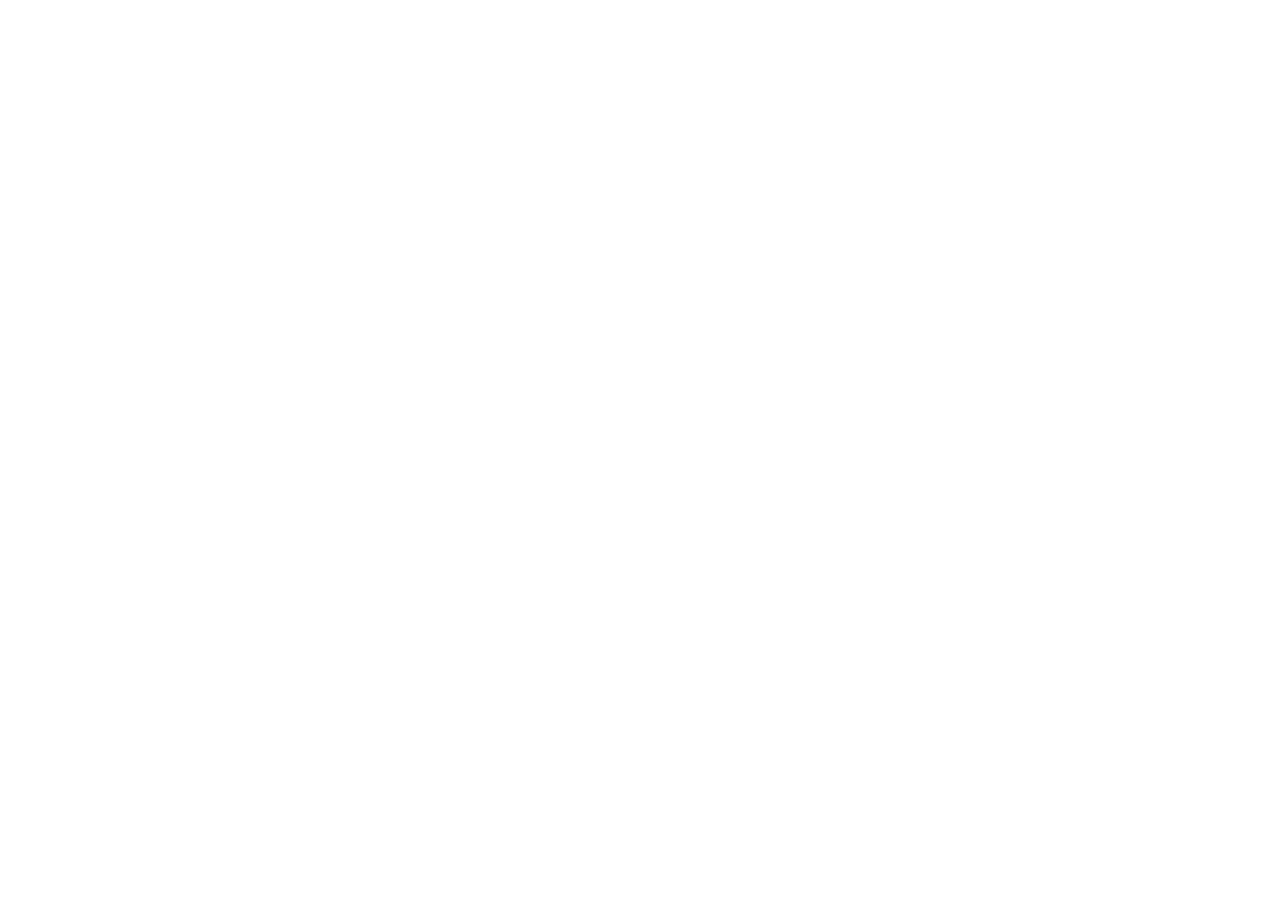
==== commit 72252fd6: "ADDED: new 0.1.0 documentation based on docma" ====
--- a/index.html
+++ b/index.html
@@ -1,17928 +1,26 @@
-<!doctype html>
+<!DOCTYPE html>
 <html>
 <head>
-  <meta charset='utf-8' />
-  <title>athenajs 0.0.1 | Documentation</title>
-  <meta name='viewport' content='width=device-width,initial-scale=1'>
-  <link href='assets/bass.css' type='text/css' rel='stylesheet' />
-  <link href='assets/style.css' type='text/css' rel='stylesheet' />
-  <link href='assets/github.css' type='text/css' rel='stylesheet' />
+    <title>AthenaJS Documentation</title>
+    <base href="/athenajs-documentation/">
+    <meta name="viewport" content="width=device-width, initial-scale=1.0">
+    <meta charset="utf-8">
+    <meta name="generator" content="Docma - https://github.com/onury/docma">
+
+    <link rel="stylesheet" type="text/css" href="css/docma.css">
+    <link rel="stylesheet" type="text/css" href="css/styles.css">
+
+    <script src="js/docma-web.js"></script>
+    <script src="https://code.jquery.com/jquery.min.js"></script>
+    <script src="https://maxcdn.bootstrapcdn.com/bootstrap/3.3.6/js/bootstrap.min.js"></script>
+    <script src="js/highlight.pack.js"></script>
+    <script src="js/app.min.js"></script>
 </head>
-<body class='documentation'>
-  <div class='max-width-4 mx-auto'>
-    <div class='clearfix md-mxn2'>
-      <div class='fixed xs-hide fix-3 overflow-auto max-height-100'>
-        <div class='py1 px2'>
-          <h3 class='mb0 no-anchor'>athenajs</h3>
-          <div class='mb1'><code>0.0.1</code></div>
-          <input
-            placeholder='Filter'
-            id='filter-input'
-            class='col12 block input'
-            type='text' />
-          <div id='toc'>
-            <ul class='list-reset h5 py1-ul'>
-              
-                
-                <li><a
-                  href='#games'
-                  class="h5 bold black caps">
-                  Games
-                  
-                </a>
-                
-                </li>
-              
-                
-                <li><a
-                  href='#game'
-                  class=" toggle-sibling">
-                  Game
-                  <span class='icon'>▸</span>
-                </a>
-                
-                <div class='toggle-target display-none'>
-                  
-                  
-                    <ul class='list-reset py1-ul pl1'>
-                      <li class='h5'><span>Instance members</span></li>
-                      
-                      <li><a
-                        href='#Game#bindEvents'
-                        class='regular pre-open'>
-                        #bindEvents
-                      </a></li>
-                      
-                      <li><a
-                        href='#Game#onEvent'
-                        class='regular pre-open'>
-                        #onEvent
-                      </a></li>
-                      
-                      <li><a
-                        href='#Game#toggleSound'
-                        class='regular pre-open'>
-                        #toggleSound
-                      </a></li>
-                      
-                      <li><a
-                        href='#Game#createDisplay'
-                        class='regular pre-open'>
-                        #createDisplay
-                      </a></li>
-                      
-                      <li><a
-                        href='#Game#onReady'
-                        class='regular pre-open'>
-                        #onReady
-                      </a></li>
-                      
-                      <li><a
-                        href='#Game#setScene'
-                        class='regular pre-open'>
-                        #setScene
-                      </a></li>
-                      
-                      <li><a
-                        href='#Game#togglePauseGame'
-                        class='regular pre-open'>
-                        #togglePauseGame
-                      </a></li>
-                      
-                      <li><a
-                        href='#Game#startScene'
-                        class='regular pre-open'>
-                        #startScene
-                      </a></li>
-                      
-                      <li><a
-                        href='#Game#stopScene'
-                        class='regular pre-open'>
-                        #stopScene
-                      </a></li>
-                      
-                    </ul>
-                  
-                  
-                  
-                </div>
-                
-                </li>
-              
-                
-                <li><a
-                  href='#scenes'
-                  class="h5 bold black caps">
-                  Scenes
-                  
-                </a>
-                
-                </li>
-              
-                
-                <li><a
-                  href='#scene'
-                  class=" toggle-sibling">
-                  Scene
-                  <span class='icon'>▸</span>
-                </a>
-                
-                <div class='toggle-target display-none'>
-                  
-                  
-                    <ul class='list-reset py1-ul pl1'>
-                      <li class='h5'><span>Instance members</span></li>
-                      
-                      <li><a
-                        href='#Scene#debug'
-                        class='regular pre-open'>
-                        #debug
-                      </a></li>
-                      
-                      <li><a
-                        href='#Scene#onLoad'
-                        class='regular pre-open'>
-                        #onLoad
-                      </a></li>
-                      
-                      <li><a
-                        href='#Scene#setMap'
-                        class='regular pre-open'>
-                        #setMap
-                      </a></li>
-                      
-                      <li><a
-                        href='#Scene#addObject'
-                        class='regular pre-open'>
-                        #addObject
-                      </a></li>
-                      
-                      <li><a
-                        href='#Scene#setOpacity'
-                        class='regular pre-open'>
-                        #setOpacity
-                      </a></li>
-                      
-                      <li><a
-                        href='#Scene#getOpacity'
-                        class='regular pre-open'>
-                        #getOpacity
-                      </a></li>
-                      
-                      <li><a
-                        href='#Scene#setBackgroundImage'
-                        class='regular pre-open'>
-                        #setBackgroundImage
-                      </a></li>
-                      
-                      <li><a
-                        href='#Scene#resume'
-                        class='regular pre-open'>
-                        #resume
-                      </a></li>
-                      
-                      <li><a
-                        href='#Scene#start'
-                        class='regular pre-open'>
-                        #start
-                      </a></li>
-                      
-                      <li><a
-                        href='#Scene#pause'
-                        class='regular pre-open'>
-                        #pause
-                      </a></li>
-                      
-                      <li><a
-                        href='#Scene#unpause'
-                        class='regular pre-open'>
-                        #unpause
-                      </a></li>
-                      
-                      <li><a
-                        href='#Scene#getPlayTime'
-                        class='regular pre-open'>
-                        #getPlayTime
-                      </a></li>
-                      
-                      <li><a
-                        href='#Scene#run'
-                        class='regular pre-open'>
-                        #run
-                      </a></li>
-                      
-                      <li><a
-                        href='#Scene#render'
-                        class='regular pre-open'>
-                        #render
-                      </a></li>
-                      
-                      <li><a
-                        href='#Scene#notify'
-                        class='regular pre-open'>
-                        #notify
-                      </a></li>
-                      
-                      <li><a
-                        href='#Scene#bindEvents'
-                        class='regular pre-open'>
-                        #bindEvents
-                      </a></li>
-                      
-                      <li><a
-                        href='#Scene#onEvent'
-                        class='regular pre-open'>
-                        #onEvent
-                      </a></li>
-                      
-                      <li><a
-                        href='#Scene#setDisplay'
-                        class='regular pre-open'>
-                        #setDisplay
-                      </a></li>
-                      
-                      <li><a
-                        href='#Scene#animate'
-                        class='regular pre-open'>
-                        #animate
-                      </a></li>
-                      
-                      <li><a
-                        href='#Scene#removeObject'
-                        class='regular pre-open'>
-                        #removeObject
-                      </a></li>
-                      
-                    </ul>
-                  
-                  
-                  
-                </div>
-                
-                </li>
-              
-                
-                <li><a
-                  href='#maps'
-                  class="h5 bold black caps">
-                  Maps
-                  
-                </a>
-                
-                </li>
-              
-                
-                <li><a
-                  href='#map'
-                  class=" toggle-sibling">
-                  Map
-                  <span class='icon'>▸</span>
-                </a>
-                
-                <div class='toggle-target display-none'>
-                  
-                  
-                    <ul class='list-reset py1-ul pl1'>
-                      <li class='h5'><span>Instance members</span></li>
-                      
-                      <li><a
-                        href='#Map#setStartXYFromMaster'
-                        class='regular pre-open'>
-                        #setStartXYFromMaster
-                      </a></li>
-                      
-                      <li><a
-                        href='#Map#resume'
-                        class='regular pre-open'>
-                        #resume
-                      </a></li>
-                      
-                      <li><a
-                        href='#Map#reset'
-                        class='regular pre-open'>
-                        #reset
-                      </a></li>
-                      
-                      <li><a
-                        href='#Map#setBuffer'
-                        class='regular pre-open'>
-                        #setBuffer
-                      </a></li>
-                      
-                      <li><a
-                        href='#Map#setMasterObject'
-                        class='regular pre-open'>
-                        #setMasterObject
-                      </a></li>
-                      
-                      <li><a
-                        href='#Map#addObject'
-                        class='regular pre-open'>
-                        #addObject
-                      </a></li>
-                      
-                      <li><a
-                        href='#Map#setTilesSize'
-                        class='regular pre-open'>
-                        #setTilesSize
-                      </a></li>
-                      
-                      <li><a
-                        href='#Map#setViewPort'
-                        class='regular pre-open'>
-                        #setViewPort
-                      </a></li>
-                      
-                      <li><a
-                        href='#Map#debug'
-                        class='regular pre-open'>
-                        #debug
-                      </a></li>
-                      
-                      <li><a
-                        href='#Map#moveObjects'
-                        class='regular pre-open'>
-                        #moveObjects
-                      </a></li>
-                      
-                      <li><a
-                        href='#Map#movePlatforms'
-                        class='regular pre-open'>
-                        #movePlatforms
-                      </a></li>
-                      
-                      <li><a
-                        href='#Map#move'
-                        class='regular pre-open'>
-                        #move
-                      </a></li>
-                      
-                      <li><a
-                        href='#Map#checkMasterPosition'
-                        class='regular pre-open'>
-                        #checkMasterPosition
-                      </a></li>
-                      
-                      <li><a
-                        href='#Map#checkCollisions'
-                        class='regular pre-open'>
-                        #checkCollisions
-                      </a></li>
-                      
-                      <li><a
-                        href='#Map#checkForTriggers'
-                        class='regular pre-open'>
-                        #checkForTriggers
-                      </a></li>
-                      
-                      <li><a
-                        href='#Map#moveTo'
-                        class='regular pre-open'>
-                        #moveTo
-                      </a></li>
-                      
-                      <li><a
-                        href='#Map#fallTest'
-                        class='regular pre-open'>
-                        #fallTest
-                      </a></li>
-                      
-                      <li><a
-                        href='#Map#checkMasterBulletsToEnemiesCollisions'
-                        class='regular pre-open'>
-                        #checkMasterBulletsToEnemiesCollisions
-                      </a></li>
-                      
-                      <li><a
-                        href='#Map#checkMasterToEnemiesCollisions'
-                        class='regular pre-open'>
-                        #checkMasterToEnemiesCollisions
-                      </a></li>
-                      
-                      <li><a
-                        href='#Map#setNextX'
-                        class='regular pre-open'>
-                        #setNextX
-                      </a></li>
-                      
-                      <li><a
-                        href='#Map#setNextYTop'
-                        class='regular pre-open'>
-                        #setNextYTop
-                      </a></li>
-                      
-                      <li><a
-                        href='#Map#checkForTileType'
-                        class='regular pre-open'>
-                        #checkForTileType
-                      </a></li>
-                      
-                      <li><a
-                        href='#Map#hitObjectTest'
-                        class='regular pre-open'>
-                        #hitObjectTest
-                      </a></li>
-                      
-                      <li><a
-                        href='#Map#drawTile'
-                        class='regular pre-open'>
-                        #drawTile
-                      </a></li>
-                      
-                      <li><a
-                        href='#Map#getTileAt'
-                        class='regular pre-open'>
-                        #getTileAt
-                      </a></li>
-                      
-                      <li><a
-                        href='#Map#getTilePos'
-                        class='regular pre-open'>
-                        #getTilePos
-                      </a></li>
-                      
-                      <li><a
-                        href='#Map#notify'
-                        class='regular pre-open'>
-                        #notify
-                      </a></li>
-                      
-                      <li><a
-                        href='#Map#removeObject'
-                        class='regular pre-open'>
-                        #removeObject
-                      </a></li>
-                      
-                      <li><a
-                        href='#Map#scheduleSprite'
-                        class='regular pre-open'>
-                        #scheduleSprite
-                      </a></li>
-                      
-                      <li><a
-                        href='#Map#handleWave'
-                        class='regular pre-open'>
-                        #handleWave
-                      </a></li>
-                      
-                      <li><a
-                        href='#Map#showTileBehaviors'
-                        class='regular pre-open'>
-                        #showTileBehaviors
-                      </a></li>
-                      
-                    </ul>
-                  
-                  
-                  
-                </div>
-                
-                </li>
-              
-                
-                <li><a
-                  href='#mapevent'
-                  class=" toggle-sibling">
-                  MapEvent
-                  <span class='icon'>▸</span>
-                </a>
-                
-                <div class='toggle-target display-none'>
-                  
-                  
-                    <ul class='list-reset py1-ul pl1'>
-                      <li class='h5'><span>Instance members</span></li>
-                      
-                      <li><a
-                        href='#MapEvent#reset'
-                        class='regular pre-open'>
-                        #reset
-                      </a></li>
-                      
-                      <li><a
-                        href='#MapEvent#addItem'
-                        class='regular pre-open'>
-                        #addItem
-                      </a></li>
-                      
-                      <li><a
-                        href='#MapEvent#getItem'
-                        class='regular pre-open'>
-                        #getItem
-                      </a></li>
-                      
-                    </ul>
-                  
-                  
-                  
-                </div>
-                
-                </li>
-              
-                
-                <li><a
-                  href='#objects'
-                  class="h5 bold black caps">
-                  Objects
-                  
-                </a>
-                
-                </li>
-              
-                
-                <li><a
-                  href='#gfxobject'
-                  class=" toggle-sibling">
-                  GfxObject
-                  <span class='icon'>▸</span>
-                </a>
-                
-                <div class='toggle-target display-none'>
-                  
-                  
-                    <ul class='list-reset py1-ul pl1'>
-                      <li class='h5'><span>Instance members</span></li>
-                      
-                      <li><a
-                        href='#GfxObject#reset'
-                        class='regular pre-open'>
-                        #reset
-                      </a></li>
-                      
-                      <li><a
-                        href='#GfxObject#setMap'
-                        class='regular pre-open'>
-                        #setMap
-                      </a></li>
-                      
-                      <li><a
-                        href='#GfxObject#setScene'
-                        class='regular pre-open'>
-                        #setScene
-                      </a></li>
-                      
-                      <li><a
-                        href='#GfxObject#setPlatform'
-                        class='regular pre-open'>
-                        #setPlatform
-                      </a></li>
-                      
-                      <li><a
-                        href='#GfxObject#moveTo'
-                        class='regular pre-open'>
-                        #moveTo
-                      </a></li>
-                      
-                      <li><a
-                        href='#GfxObject#center'
-                        class='regular pre-open'>
-                        #center
-                      </a></li>
-                      
-                      <li><a
-                        href='#GfxObject#setBehavior'
-                        class='regular pre-open'>
-                        #setBehavior
-                      </a></li>
-                      
-                      <li><a
-                        href='#GfxObject#clearBehavior'
-                        class='regular pre-open'>
-                        #clearBehavior
-                      </a></li>
-                      
-                      <li><a
-                        href='#GfxObject#savePosition'
-                        class='regular pre-open'>
-                        #savePosition
-                      </a></li>
-                      
-                      <li><a
-                        href='#GfxObject#getSavedPosition'
-                        class='regular pre-open'>
-                        #getSavedPosition
-                      </a></li>
-                      
-                      <li><a
-                        href='#GfxObject#setPath'
-                        class='regular pre-open'>
-                        #setPath
-                      </a></li>
-                      
-                      <li><a
-                        href='#GfxObject#setScale'
-                        class='regular pre-open'>
-                        #setScale
-                      </a></li>
-                      
-                      <li><a
-                        href='#GfxObject#setAngle'
-                        class='regular pre-open'>
-                        #setAngle
-                      </a></li>
-                      
-                      <li><a
-                        href='#GfxObject#getAngle'
-                        class='regular pre-open'>
-                        #getAngle
-                      </a></li>
-                      
-                      <li><a
-                        href='#GfxObject#hide'
-                        class='regular pre-open'>
-                        #hide
-                      </a></li>
-                      
-                      <li><a
-                        href='#GfxObject#show'
-                        class='regular pre-open'>
-                        #show
-                      </a></li>
-                      
-                      <li><a
-                        href='#GfxObject#getCurrentWidth'
-                        class='regular pre-open'>
-                        #getCurrentWidth
-                      </a></li>
-                      
-                      <li><a
-                        href='#GfxObject#getCurrentHeight'
-                        class='regular pre-open'>
-                        #getCurrentHeight
-                      </a></li>
-                      
-                      <li><a
-                        href='#GfxObject#hitTest'
-                        class='regular pre-open'>
-                        #hitTest
-                      </a></li>
-                      
-                      <li><a
-                        href='#GfxObject#addMoveHandler'
-                        class='regular pre-open'>
-                        #addMoveHandler
-                      </a></li>
-                      
-                      <li><a
-                        href='#GfxObject#onHit'
-                        class='regular pre-open'>
-                        #onHit
-                      </a></li>
-                      
-                      <li><a
-                        href='#GfxObject#animate'
-                        class='regular pre-open'>
-                        #animate
-                      </a></li>
-                      
-                      <li><a
-                        href='#GfxObject#stopAnimate'
-                        class='regular pre-open'>
-                        #stopAnimate
-                      </a></li>
-                      
-                      <li><a
-                        href='#GfxObject#onCollision'
-                        class='regular pre-open'>
-                        #onCollision
-                      </a></li>
-                      
-                      <li><a
-                        href='#GfxObject#addChild'
-                        class='regular pre-open'>
-                        #addChild
-                      </a></li>
-                      
-                      <li><a
-                        href='#GfxObject#removeChild'
-                        class='regular pre-open'>
-                        #removeChild
-                      </a></li>
-                      
-                      <li><a
-                        href='#GfxObject#removeAllChildren'
-                        class='regular pre-open'>
-                        #removeAllChildren
-                      </a></li>
-                      
-                      <li><a
-                        href='#GfxObject#draw'
-                        class='regular pre-open'>
-                        #draw
-                      </a></li>
-                      
-                      <li><a
-                        href='#GfxObject#playSound'
-                        class='regular pre-open'>
-                        #playSound
-                      </a></li>
-                      
-                      <li><a
-                        href='#GfxObject#showObjectBox'
-                        class='regular pre-open'>
-                        #showObjectBox
-                      </a></li>
-                      
-                      <li><a
-                        href='#GfxObject#destroy'
-                        class='regular pre-open'>
-                        #destroy
-                      </a></li>
-                      
-                    </ul>
-                  
-                  
-                  
-                </div>
-                
-                </li>
-              
-                
-                <li><a
-                  href='#sprite'
-                  class=" toggle-sibling">
-                  Sprite
-                  <span class='icon'>▸</span>
-                </a>
-                
-                <div class='toggle-target display-none'>
-                  
-                  
-                    <ul class='list-reset py1-ul pl1'>
-                      <li class='h5'><span>Instance members</span></li>
-                      
-                      <li><a
-                        href='#Sprite#initProperties'
-                        class='regular pre-open'>
-                        #initProperties
-                      </a></li>
-                      
-                      <li><a
-                        href='#Sprite#reset'
-                        class='regular pre-open'>
-                        #reset
-                      </a></li>
-                      
-                      <li><a
-                        href='#Sprite#load'
-                        class='regular pre-open'>
-                        #load
-                      </a></li>
-                      
-                      <li><a
-                        href='#Sprite#updateFlipAnimation'
-                        class='regular pre-open'>
-                        #updateFlipAnimation
-                      </a></li>
-                      
-                      <li><a
-                        href='#Sprite#setImage'
-                        class='regular pre-open'>
-                        #setImage
-                      </a></li>
-                      
-                      <li><a
-                        href='#Sprite#rewind'
-                        class='regular pre-open'>
-                        #rewind
-                      </a></li>
-                      
-                      <li><a
-                        href='#Sprite#nextFrame'
-                        class='regular pre-open'>
-                        #nextFrame
-                      </a></li>
-                      
-                      <li><a
-                        href='#Sprite#storeCurrentAnim'
-                        class='regular pre-open'>
-                        #storeCurrentAnim
-                      </a></li>
-                      
-                      <li><a
-                        href='#Sprite#restorePreviousAnim'
-                        class='regular pre-open'>
-                        #restorePreviousAnim
-                      </a></li>
-                      
-                      <li><a
-                        href='#Sprite#advanceFrame'
-                        class='regular pre-open'>
-                        #advanceFrame
-                      </a></li>
-                      
-                      <li><a
-                        href='#Sprite#getCurrentWidth'
-                        class='regular pre-open'>
-                        #getCurrentWidth
-                      </a></li>
-                      
-                      <li><a
-                        href='#Sprite#getCurrentHeight'
-                        class='regular pre-open'>
-                        #getCurrentHeight
-                      </a></li>
-                      
-                      <li><a
-                        href='#Sprite#getCurrentOffsetX'
-                        class='regular pre-open'>
-                        #getCurrentOffsetX
-                      </a></li>
-                      
-                      <li><a
-                        href='#Sprite#getCurrentOffsetY'
-                        class='regular pre-open'>
-                        #getCurrentOffsetY
-                      </a></li>
-                      
-                      <li><a
-                        href='#Sprite#getHitBox'
-                        class='regular pre-open'>
-                        #getHitBox
-                      </a></li>
-                      
-                      <li><a
-                        href='#Sprite#centerXOverTile'
-                        class='regular pre-open'>
-                        #centerXOverTile
-                      </a></li>
-                      
-                      <li><a
-                        href='#Sprite#clearMove'
-                        class='regular pre-open'>
-                        #clearMove
-                      </a></li>
-                      
-                      <li><a
-                        href='#Sprite#setAnimation'
-                        class='regular pre-open'>
-                        #setAnimation
-                      </a></li>
-                      
-                      <li><a
-                        href='#Sprite#stopAnimation'
-                        class='regular pre-open'>
-                        #stopAnimation
-                      </a></li>
-                      
-                      <li><a
-                        href='#Sprite#startAnimation'
-                        class='regular pre-open'>
-                        #startAnimation
-                      </a></li>
-                      
-                      <li><a
-                        href='#Sprite#onAnimationEnd'
-                        class='regular pre-open'>
-                        #onAnimationEnd
-                      </a></li>
-                      
-                      <li><a
-                        href='#Sprite#onAnimationChange'
-                        class='regular pre-open'>
-                        #onAnimationChange
-                      </a></li>
-                      
-                      <li><a
-                        href='#Sprite#onHit'
-                        class='regular pre-open'>
-                        #onHit
-                      </a></li>
-                      
-                      <li><a
-                        href='#Sprite#showHitBox'
-                        class='regular pre-open'>
-                        #showHitBox
-                      </a></li>
-                      
-                    </ul>
-                  
-                  
-                  
-                </div>
-                
-                </li>
-              
-                
-                <li><a
-                  href='#bitmaptext'
-                  class=" toggle-sibling">
-                  BitmapText
-                  <span class='icon'>▸</span>
-                </a>
-                
-                <div class='toggle-target display-none'>
-                  
-                  
-                    <ul class='list-reset py1-ul pl1'>
-                      <li class='h5'><span>Instance members</span></li>
-                      
-                      <li><a
-                        href='#BitmapText#createBuffer'
-                        class='regular pre-open'>
-                        #createBuffer
-                      </a></li>
-                      
-                      <li><a
-                        href='#BitmapText#clearBuffer'
-                        class='regular pre-open'>
-                        #clearBuffer
-                      </a></li>
-                      
-                      <li><a
-                        href='#BitmapText#setFontParams'
-                        class='regular pre-open'>
-                        #setFontParams
-                      </a></li>
-                      
-                      <li><a
-                        href='#BitmapText#reset'
-                        class='regular pre-open'>
-                        #reset
-                      </a></li>
-                      
-                      <li><a
-                        href='#BitmapText#getNextLineLength'
-                        class='regular pre-open'>
-                        #getNextLineLength
-                      </a></li>
-                      
-                      <li><a
-                        href='#BitmapText#getLines'
-                        class='regular pre-open'>
-                        #getLines
-                      </a></li>
-                      
-                      <li><a
-                        href='#BitmapText#scrollFromBottom'
-                        class='regular pre-open'>
-                        #scrollFromBottom
-                      </a></li>
-                      
-                      <li><a
-                        href='#BitmapText#scrollFromTop'
-                        class='regular pre-open'>
-                        #scrollFromTop
-                      </a></li>
-                      
-                      <li><a
-                        href='#BitmapText#move'
-                        class='regular pre-open'>
-                        #move
-                      </a></li>
-                      
-                      <li><a
-                        href='#BitmapText#getCharOffset'
-                        class='regular pre-open'>
-                        #getCharOffset
-                      </a></li>
-                      
-                      <li><a
-                        href='#BitmapText#drawLine'
-                        class='regular pre-open'>
-                        #drawLine
-                      </a></li>
-                      
-                      <li><a
-                        href='#BitmapText#renderText'
-                        class='regular pre-open'>
-                        #renderText
-                      </a></li>
-                      
-                      <li><a
-                        href='#BitmapText#setText'
-                        class='regular pre-open'>
-                        #setText
-                      </a></li>
-                      
-                      <li><a
-                        href='#BitmapText#setImage'
-                        class='regular pre-open'>
-                        #setImage
-                      </a></li>
-                      
-                      <li><a
-                        href='#BitmapText#setScene'
-                        class='regular pre-open'>
-                        #setScene
-                      </a></li>
-                      
-                    </ul>
-                  
-                  
-                  
-                </div>
-                
-                </li>
-              
-                
-                <li><a
-                  href='#text'
-                  class=" toggle-sibling">
-                  Text
-                  <span class='icon'>▸</span>
-                </a>
-                
-                <div class='toggle-target display-none'>
-                  
-                  
-                    <ul class='list-reset py1-ul pl1'>
-                      <li class='h5'><span>Instance members</span></li>
-                      
-                      <li><a
-                        href='#Text#setSize'
-                        class='regular pre-open'>
-                        #setSize
-                      </a></li>
-                      
-                      <li><a
-                        href='#Text#setText'
-                        class='regular pre-open'>
-                        #setText
-                      </a></li>
-                      
-                      <li><a
-                        href='#Text#setColor'
-                        class='regular pre-open'>
-                        #setColor
-                      </a></li>
-                      
-                      <li><a
-                        href='#Text#getHitBox'
-                        class='regular pre-open'>
-                        #getHitBox
-                      </a></li>
-                      
-                      <li><a
-                        href='#Text#getCurrentWidth'
-                        class='regular pre-open'>
-                        #getCurrentWidth
-                      </a></li>
-                      
-                      <li><a
-                        href='#Text#getCurrentHeight'
-                        class='regular pre-open'>
-                        #getCurrentHeight
-                      </a></li>
-                      
-                      <li><a
-                        href='#Text#getCurrentOffsetX'
-                        class='regular pre-open'>
-                        #getCurrentOffsetX
-                      </a></li>
-                      
-                      <li><a
-                        href='#Text#getCurrentOffsetY'
-                        class='regular pre-open'>
-                        #getCurrentOffsetY
-                      </a></li>
-                      
-                      <li><a
-                        href='#Text#onHit'
-                        class='regular pre-open'>
-                        #onHit
-                      </a></li>
-                      
-                      <li><a
-                        href='#Text#_setFont'
-                        class='regular pre-open'>
-                        #_setFont
-                      </a></li>
-                      
-                    </ul>
-                  
-                  
-                  
-                </div>
-                
-                </li>
-              
-                
-                <li><a
-                  href='#menu'
-                  class=" toggle-sibling">
-                  Menu
-                  <span class='icon'>▸</span>
-                </a>
-                
-                <div class='toggle-target display-none'>
-                  
-                  
-                    <ul class='list-reset py1-ul pl1'>
-                      <li class='h5'><span>Instance members</span></li>
-                      
-                      <li><a
-                        href='#Menu#addMenuItem'
-                        class='regular pre-open'>
-                        #addMenuItem
-                      </a></li>
-                      
-                      <li><a
-                        href='#Menu#addMenuItems'
-                        class='regular pre-open'>
-                        #addMenuItems
-                      </a></li>
-                      
-                      <li><a
-                        href='#Menu#setText'
-                        class='regular pre-open'>
-                        #setText
-                      </a></li>
-                      
-                    </ul>
-                  
-                  
-                  
-                </div>
-                
-                </li>
-              
-                
-                <li><a
-                  href='#behaviors'
-                  class="h5 bold black caps">
-                  Behaviors
-                  
-                </a>
-                
-                </li>
-              
-                
-                <li><a
-                  href='#behavior'
-                  class="">
-                  Behavior
-                  
-                </a>
-                
-                </li>
-              
-                
-                <li><a
-                  href='#groundmove'
-                  class=" toggle-sibling">
-                  GroundMove
-                  <span class='icon'>▸</span>
-                </a>
-                
-                <div class='toggle-target display-none'>
-                  
-                  
-                    <ul class='list-reset py1-ul pl1'>
-                      <li class='h5'><span>Instance members</span></li>
-                      
-                      <li><a
-                        href='#GroundMove#onMove'
-                        class='regular pre-open'>
-                        #onMove
-                      </a></li>
-                      
-                    </ul>
-                  
-                  
-                  
-                </div>
-                
-                </li>
-              
-                
-                <li><a
-                  href='#path'
-                  class=" toggle-sibling">
-                  Path
-                  <span class='icon'>▸</span>
-                </a>
-                
-                <div class='toggle-target display-none'>
-                  
-                  
-                    <ul class='list-reset py1-ul pl1'>
-                      <li class='h5'><span>Instance members</span></li>
-                      
-                      <li><a
-                        href='#Path#onMove'
-                        class='regular pre-open'>
-                        #onMove
-                      </a></li>
-                      
-                    </ul>
-                  
-                  
-                  
-                </div>
-                
-                </li>
-              
-                
-                <li><a
-                  href='#playermove'
-                  class=" toggle-sibling">
-                  PlayerMove
-                  <span class='icon'>▸</span>
-                </a>
-                
-                <div class='toggle-target display-none'>
-                  
-                  
-                    <ul class='list-reset py1-ul pl1'>
-                      <li class='h5'><span>Instance members</span></li>
-                      
-                      <li><a
-                        href='#PlayerMove#onMove'
-                        class='regular pre-open'>
-                        #onMove
-                      </a></li>
-                      
-                    </ul>
-                  
-                  
-                  
-                </div>
-                
-                </li>
-              
-                
-                <li><a
-                  href='#simplefall'
-                  class=" toggle-sibling">
-                  SimpleFall
-                  <span class='icon'>▸</span>
-                </a>
-                
-                <div class='toggle-target display-none'>
-                  
-                  
-                    <ul class='list-reset py1-ul pl1'>
-                      <li class='h5'><span>Instance members</span></li>
-                      
-                      <li><a
-                        href='#SimpleFall#onMove'
-                        class='regular pre-open'>
-                        #onMove
-                      </a></li>
-                      
-                    </ul>
-                  
-                  
-                  
-                </div>
-                
-                </li>
-              
-                
-                <li><a
-                  href='#weaponmove'
-                  class=" toggle-sibling">
-                  WeaponMove
-                  <span class='icon'>▸</span>
-                </a>
-                
-                <div class='toggle-target display-none'>
-                  
-                  
-                    <ul class='list-reset py1-ul pl1'>
-                      <li class='h5'><span>Instance members</span></li>
-                      
-                      <li><a
-                        href='#WeaponMove#onMove'
-                        class='regular pre-open'>
-                        #onMove
-                      </a></li>
-                      
-                    </ul>
-                  
-                  
-                  
-                </div>
-                
-                </li>
-              
-                
-                <li><a
-                  href='#managers'
-                  class="h5 bold black caps">
-                  Managers
-                  
-                </a>
-                
-                </li>
-              
-                
-                <li><a
-                  href='#audiomanager'
-                  class=" toggle-sibling">
-                  AudioManager
-                  <span class='icon'>▸</span>
-                </a>
-                
-                <div class='toggle-target display-none'>
-                  
-                  <ul class='list-reset py1-ul pl1'>
-                    <li class='h5'><span>Static members</span></li>
-                    
-                      <li><a
-                        href='#AudioManager.addSound'
-                        class='regular pre-open'>
-                        .addSound
-                      </a></li>
-                    
-                      <li><a
-                        href='#AudioManager.toggleSound'
-                        class='regular pre-open'>
-                        .toggleSound
-                      </a></li>
-                    
-                      <li><a
-                        href='#AudioManager.play'
-                        class='regular pre-open'>
-                        .play
-                      </a></li>
-                    
-                      <li><a
-                        href='#AudioManager.stop'
-                        class='regular pre-open'>
-                        .stop
-                      </a></li>
-                    
-                    </ul>
-                  
-                  
-                  
-                  
-                </div>
-                
-                </li>
-              
-                
-                <li><a
-                  href='#inputmanager'
-                  class=" toggle-sibling">
-                  InputManager
-                  <span class='icon'>▸</span>
-                </a>
-                
-                <div class='toggle-target display-none'>
-                  
-                  <ul class='list-reset py1-ul pl1'>
-                    <li class='h5'><span>Static members</span></li>
-                    
-                      <li><a
-                        href='#InputManager.keys'
-                        class='regular pre-open'>
-                        .keys
-                      </a></li>
-                    
-                      <li><a
-                        href='#InputManager.PAD_BUTTONS'
-                        class='regular pre-open'>
-                        .PAD_BUTTONS
-                      </a></li>
-                    
-                      <li><a
-                        href='#InputManager.startRecordingEvents'
-                        class='regular pre-open'>
-                        .startRecordingEvents
-                      </a></li>
-                    
-                      <li><a
-                        href='#InputManager.stopRecordingEvents'
-                        class='regular pre-open'>
-                        .stopRecordingEvents
-                      </a></li>
-                    
-                      <li><a
-                        href='#InputManager.playRecordedEvents'
-                        class='regular pre-open'>
-                        .playRecordedEvents
-                      </a></li>
-                    
-                      <li><a
-                        href='#InputManager.nextRecordedEvents'
-                        class='regular pre-open'>
-                        .nextRecordedEvents
-                      </a></li>
-                    
-                      <li><a
-                        href='#InputManager.setInputMode'
-                        class='regular pre-open'>
-                        .setInputMode
-                      </a></li>
-                    
-                      <li><a
-                        href='#InputManager._pollNewGamepad'
-                        class='regular pre-open'>
-                        ._pollNewGamepad
-                      </a></li>
-                    
-                      <li><a
-                        href='#InputManager._pollGamepad'
-                        class='regular pre-open'>
-                        ._pollGamepad
-                      </a></li>
-                    
-                    </ul>
-                  
-                  
-                  
-                  
-                </div>
-                
-                </li>
-              
-                
-                <li><a
-                  href='#resourcemanager'
-                  class=" toggle-sibling">
-                  ResourceManager
-                  <span class='icon'>▸</span>
-                </a>
-                
-                <div class='toggle-target display-none'>
-                  
-                  <ul class='list-reset py1-ul pl1'>
-                    <li class='h5'><span>Static members</span></li>
-                    
-                      <li><a
-                        href='#ResourceManager.resources'
-                        class='regular pre-open'>
-                        .resources
-                      </a></li>
-                    
-                      <li><a
-                        href='#ResourceManager.getResourceById'
-                        class='regular pre-open'>
-                        .getResourceById
-                      </a></li>
-                    
-                      <li><a
-                        href='#ResourceManager.newResourceFromPool'
-                        class='regular pre-open'>
-                        .newResourceFromPool
-                      </a></li>
-                    
-                      <li><a
-                        href='#ResourceManager.addResources'
-                        class='regular pre-open'>
-                        .addResources
-                      </a></li>
-                    
-                      <li><a
-                        href='#ResourceManager.loadNextResource'
-                        class='regular pre-open'>
-                        .loadNextResource
-                      </a></li>
-                    
-                      <li><a
-                        href='#ResourceManager.loadResources'
-                        class='regular pre-open'>
-                        .loadResources
-                      </a></li>
-                    
-                      <li><a
-                        href='#ResourceManager.createObjectPool'
-                        class='regular pre-open'>
-                        .createObjectPool
-                      </a></li>
-                    
-                      <li><a
-                        href='#ResourceManager.registerScript'
-                        class='regular pre-open'>
-                        .registerScript
-                      </a></li>
-                    
-                      <li><a
-                        href='#ResourceManager.loadAudio'
-                        class='regular pre-open'>
-                        .loadAudio
-                      </a></li>
-                    
-                      <li><a
-                        href='#ResourceManager.loadWadAudio'
-                        class='regular pre-open'>
-                        .loadWadAudio
-                      </a></li>
-                    
-                      <li><a
-                        href='#ResourceManager.loadHowlerAudio'
-                        class='regular pre-open'>
-                        .loadHowlerAudio
-                      </a></li>
-                    
-                      <li><a
-                        href='#ResourceManager.loadJSON'
-                        class='regular pre-open'>
-                        .loadJSON
-                      </a></li>
-                    
-                    </ul>
-                  
-                  
-                  
-                  
-                </div>
-                
-                </li>
-              
-                
-                <li><a
-                  href='#core'
-                  class="h5 bold black caps">
-                  Core
-                  
-                </a>
-                
-                </li>
-              
-                
-                <li><a
-                  href='#dom'
-                  class=" toggle-sibling">
-                  Dom
-                  <span class='icon'>▸</span>
-                </a>
-                
-                <div class='toggle-target display-none'>
-                  
-                  
-                    <ul class='list-reset py1-ul pl1'>
-                      <li class='h5'><span>Instance members</span></li>
-                      
-                      <li><a
-                        href='#Dom#css'
-                        class='regular pre-open'>
-                        #css
-                      </a></li>
-                      
-                      <li><a
-                        href='#Dom#appendTo'
-                        class='regular pre-open'>
-                        #appendTo
-                      </a></li>
-                      
-                      <li><a
-                        href='#Dom#attr'
-                        class='regular pre-open'>
-                        #attr
-                      </a></li>
-                      
-                      <li><a
-                        href='#Dom#addClass'
-                        class='regular pre-open'>
-                        #addClass
-                      </a></li>
-                      
-                      <li><a
-                        href='#Dom#html'
-                        class='regular pre-open'>
-                        #html
-                      </a></li>
-                      
-                      <li><a
-                        href='#Dom#show'
-                        class='regular pre-open'>
-                        #show
-                      </a></li>
-                      
-                      <li><a
-                        href='#Dom#hide'
-                        class='regular pre-open'>
-                        #hide
-                      </a></li>
-                      
-                    </ul>
-                  
-                  
-                  
-                </div>
-                
-                </li>
-              
-                
-                <li><a
-                  href='#deferred'
-                  class="">
-                  Deferred
-                  
-                </a>
-                
-                </li>
-              
-                
-                <li><a
-                  href='#pool'
-                  class=" toggle-sibling">
-                  Pool
-                  <span class='icon'>▸</span>
-                </a>
-                
-                <div class='toggle-target display-none'>
-                  
-                  <ul class='list-reset py1-ul pl1'>
-                    <li class='h5'><span>Static members</span></li>
-                    
-                      <li><a
-                        href='#Pool.create'
-                        class='regular pre-open'>
-                        .create
-                      </a></li>
-                    
-                    </ul>
-                  
-                  
-                  
-                  
-                </div>
-                
-                </li>
-              
-                
-                <li><a
-                  href='#binary'
-                  class=" toggle-sibling">
-                  Binary
-                  <span class='icon'>▸</span>
-                </a>
-                
-                <div class='toggle-target display-none'>
-                  
-                  <ul class='list-reset py1-ul pl1'>
-                    <li class='h5'><span>Static members</span></li>
-                    
-                      <li><a
-                        href='#Binary.sendArrayBufferView'
-                        class='regular pre-open'>
-                        .sendArrayBufferView
-                      </a></li>
-                    
-                      <li><a
-                        href='#Binary.getArrayBuffer'
-                        class='regular pre-open'>
-                        .getArrayBuffer
-                      </a></li>
-                    
-                    </ul>
-                  
-                  
-                  
-                  
-                </div>
-                
-                </li>
-              
-                
-                <li><a
-                  href='#display'
-                  class="">
-                  Display
-                  
-                </a>
-                
-                </li>
-              
-                
-                <li><a
-                  href='#'
-                  class="">
-                  
-                  
-                </a>
-                
-                </li>
-              
-                
-                <li><a
-                  href='#_buildjoystickbase'
-                  class="">
-                  _buildJoystickBase
-                  
-                </a>
-                
-                </li>
-              
-                
-                <li><a
-                  href='#_buildjoystickstick'
-                  class="">
-                  _buildJoystickStick
-                  
-                </a>
-                
-                </li>
-              
-                
-                <li><a
-                  href='#touchscreenavailable'
-                  class="">
-                  touchScreenAvailable
-                  
-                </a>
-                
-                </li>
-              
-            </ul>
-          </div>
-          <div class='mt1 h6 quiet'>
-            <a href='http://documentation.js.org/reading-documentation.html'>Need help reading this?</a>
-          </div>
-        </div>
-      </div>
-      <div class='fix-margin-3'>
-        
-          
-            <div class='keyline-top-not py2'><section class='py2 clearfix'>
 
-  <h2 id='games' class='mt0'>
-    Games
-  </h2>
-
-  
-    <p>In AthenaJS, to create a new game, you extend the class Game and:</p>
-<ul>
-<li>create a Scene, by extending the Scene class</li>
-<li>in your scene, you add any objects you wants onto the scene</li>
-<li>set the scene you previously created</li>
-<li>That's it!</li>
-</ul>
-
-  
-</section>
-</div>
-          
-        
-          
-            <section class='p2 mb2 clearfix bg-white minishadow'>
-
-  
-  <div class='clearfix'>
-    
-    <h3 class='fl m0' id='game'>
-      Game
-    </h3>
-    
-    
-      <a class='fr fill-darken0 round round pad1x quiet h5' href='[object Object]'>
-      <span></span>
-      </a>
-    
-  </div>
-  
-
-  <p>The <code>Game</code> class is the central part to AthenaJS</p>
+<body>
+    <div id="docma-main"></div>
 
 
-  <div class='pre p1 fill-light mt0'>new Game(options: <a href="https://developer.mozilla.org/en-US/docs/Web/JavaScript/Reference/Global_Objects/Object">Object</a>)</div>
-  
-  
 
-  
-  
-  
-  
-  
-  
-
-  
-    <div class='py1 quiet mt1 prose-big'>Parameters</div>
-    <div class='prose'>
-      
-        <div class='space-bottom0'>
-          <div>
-            <span class='code bold'>options</span> <code class='quiet'>(<a href="https://developer.mozilla.org/en-US/docs/Web/JavaScript/Reference/Global_Objects/Object">Object</a>)</code>
-	    
-          </div>
-          
-          <table class='mt1 mb2 fixed-table h5 col-12'>
-            <colgroup>
-              <col width='30%' />
-              <col width='70%' />
-            </colgroup>
-            <thead>
-              <tr class='bold fill-light'>
-                <th>Name</th>
-                <th>Description</th>
-              </tr>
-            </thead>
-            <tbody class='mt1'>
-              
-                <tr>
-                  <td class='break-word'><span class='code bold'>options.debug</span> <code class='quiet'><a href="https://developer.mozilla.org/en-US/docs/Web/JavaScript/Reference/Global_Objects/Boolean">boolean</a>?</code>
-                  
-                    (default <code>false</code>)
-                  </td>
-                  <td class='break-word'><span>Debug will be enabled if this is true.
-</span></td>
-                </tr>
-              
-                <tr>
-                  <td class='break-word'><span class='code bold'>options.name</span> <code class='quiet'><a href="https://developer.mozilla.org/en-US/docs/Web/JavaScript/Reference/Global_Objects/String">string</a>?</code>
-                  </td>
-                  <td class='break-word'><span>The name of the game.
-</span></td>
-                </tr>
-              
-                <tr>
-                  <td class='break-word'><span class='code bold'>options.target</span> <code class='quiet'>(<a href="https://developer.mozilla.org/en-US/docs/Web/JavaScript/Reference/Global_Objects/String">string</a> | <a href="https://developer.mozilla.org/en-US/docs/Web/HTML/Element">HTMLElement</a>)?</code>
-                  
-                    (default <code>&quot;new Dom(&#39;div&#39;)&quot;</code>)
-                  </td>
-                  <td class='break-word'><span>target The DOM target of the game: this is where the game canvas elements will be added.
-By default the target is a new Div that is appened to the body element.
-</span></td>
-                </tr>
-              
-                <tr>
-                  <td class='break-word'><span class='code bold'>options.showFps</span> <code class='quiet'><a href="https://developer.mozilla.org/en-US/docs/Web/JavaScript/Reference/Global_Objects/Boolean">boolean</a>?</code>
-                  
-                    (default <code>false</code>)
-                  </td>
-                  <td class='break-word'><span>A little fps counter will be displayed if this is true.
-</span></td>
-                </tr>
-              
-                <tr>
-                  <td class='break-word'><span class='code bold'>options.width</span> <code class='quiet'><a href="https://developer.mozilla.org/en-US/docs/Web/JavaScript/Reference/Global_Objects/Number">number</a>?</code>
-                  
-                    (default <code>1024</code>)
-                  </td>
-                  <td class='break-word'><span>The width of the game display.
-</span></td>
-                </tr>
-              
-                <tr>
-                  <td class='break-word'><span class='code bold'>options.height</span> <code class='quiet'><a href="https://developer.mozilla.org/en-US/docs/Web/JavaScript/Reference/Global_Objects/Number">number</a>?</code>
-                  
-                    (default <code>768</code>)
-                  </td>
-                  <td class='break-word'><span>The height of the game display.
-</span></td>
-                </tr>
-              
-                <tr>
-                  <td class='break-word'><span class='code bold'>options.resources</span> <code class='quiet'><a href="https://developer.mozilla.org/en-US/docs/Web/JavaScript/Reference/Global_Objects/Object">Object</a>?</code>
-                  </td>
-                  <td class='break-word'><span>An optionnal array of resources of the form:
-<code>{ id: 'unique id', type: 'image|script|map|audio', src: 'path_to_resource'}</code>
- that the scene needs.
-</span></td>
-                </tr>
-              
-            </tbody>
-          </table>
-          
-        </div>
-      
-    </div>
-  
-
-  
-
-  
-
-  
-
-  
-
-  
-
-  
-    <div class='py1 quiet mt1 prose-big'>Instance Members</div>
-    <div class="clearfix">
-  
-    <div class='border-bottom' id='Game#bindEvents'>
-      <div class="clearfix small pointer toggle-sibling">
-        <div class="py1 contain">
-            <a class='icon pin-right py1 dark-link caret-right'>▸</a>
-            <span class='code strong strong truncate'>bindEvents(eventList)</span>
-        </div>
-      </div>
-      <div class="clearfix display-none toggle-target">
-        <section class='p2 mb2 clearfix bg-white minishadow'>
-
-  
-  <div class='clearfix'>
-    
-    
-      <a class='fr fill-darken0 round round pad1x quiet h5' href='[object Object]'>
-      <span></span>
-      </a>
-    
-  </div>
-  
-
-  <p>Get ready for events from NotificationManager</p>
-
-
-  <div class='pre p1 fill-light mt0'>bindEvents(eventList: <a href="https://developer.mozilla.org/en-US/docs/Web/JavaScript/Reference/Global_Objects/String">String</a>)</div>
-  
-  
-
-  
-  
-  
-  
-  
-  
-
-  
-    <div class='py1 quiet mt1 prose-big'>Parameters</div>
-    <div class='prose'>
-      
-        <div class='space-bottom0'>
-          <div>
-            <span class='code bold'>eventList</span> <code class='quiet'>(<a href="https://developer.mozilla.org/en-US/docs/Web/JavaScript/Reference/Global_Objects/String">String</a>)</code>
-	    space-separated list of events to listen to
-
-          </div>
-          
-        </div>
-      
-    </div>
-  
-
-  
-
-  
-
-  
-
-  
-
-  
-
-  
-
-  
-</section>
-
-      </div>
-    </div>
-  
-    <div class='border-bottom' id='Game#onEvent'>
-      <div class="clearfix small pointer toggle-sibling">
-        <div class="py1 contain">
-            <a class='icon pin-right py1 dark-link caret-right'>▸</a>
-            <span class='code strong strong truncate'>onEvent(event)</span>
-        </div>
-      </div>
-      <div class="clearfix display-none toggle-target">
-        <section class='p2 mb2 clearfix bg-white minishadow'>
-
-  
-  <div class='clearfix'>
-    
-    
-      <a class='fr fill-darken0 round round pad1x quiet h5' href='[object Object]'>
-      <span></span>
-      </a>
-    
-  </div>
-  
-
-  <p>Method that gets called when receiving an event: by default it does nothing
-It's up to the developer to overwrite this method on its Game</p>
-
-
-  <div class='pre p1 fill-light mt0'>onEvent(event: <a href="https://developer.mozilla.org/en-US/docs/Web/JavaScript/Reference/Global_Objects/String">string</a>)</div>
-  
-  
-
-  
-  
-  
-  
-  
-  
-
-  
-    <div class='py1 quiet mt1 prose-big'>Parameters</div>
-    <div class='prose'>
-      
-        <div class='space-bottom0'>
-          <div>
-            <span class='code bold'>event</span> <code class='quiet'>(<a href="https://developer.mozilla.org/en-US/docs/Web/JavaScript/Reference/Global_Objects/String">string</a>)</code>
-	    the event name that got fired.
-
-          </div>
-          
-        </div>
-      
-    </div>
-  
-
-  
-
-  
-
-  
-
-  
-
-  
-
-  
-
-  
-</section>
-
-      </div>
-    </div>
-  
-    <div class='border-bottom' id='Game#toggleSound'>
-      <div class="clearfix small pointer toggle-sibling">
-        <div class="py1 contain">
-            <a class='icon pin-right py1 dark-link caret-right'>▸</a>
-            <span class='code strong strong truncate'>toggleSound(bool)</span>
-        </div>
-      </div>
-      <div class="clearfix display-none toggle-target">
-        <section class='p2 mb2 clearfix bg-white minishadow'>
-
-  
-  <div class='clearfix'>
-    
-    
-      <a class='fr fill-darken0 round round pad1x quiet h5' href='[object Object]'>
-      <span></span>
-      </a>
-    
-  </div>
-  
-
-  <p>Toggles global sound</p>
-
-
-  <div class='pre p1 fill-light mt0'>toggleSound(bool: <a href="https://developer.mozilla.org/en-US/docs/Web/JavaScript/Reference/Global_Objects/Boolean">boolean</a>)</div>
-  
-  
-
-  
-  
-  
-  
-  
-  
-
-  
-    <div class='py1 quiet mt1 prose-big'>Parameters</div>
-    <div class='prose'>
-      
-        <div class='space-bottom0'>
-          <div>
-            <span class='code bold'>bool</span> <code class='quiet'>(<a href="https://developer.mozilla.org/en-US/docs/Web/JavaScript/Reference/Global_Objects/Boolean">boolean</a>)</code>
-	    Weather to enable or disable sound.
-
-          </div>
-          
-        </div>
-      
-    </div>
-  
-
-  
-
-  
-
-  
-
-  
-
-  
-
-  
-
-  
-</section>
-
-      </div>
-    </div>
-  
-    <div class='border-bottom' id='Game#createDisplay'>
-      <div class="clearfix small pointer toggle-sibling">
-        <div class="py1 contain">
-            <a class='icon pin-right py1 dark-link caret-right'>▸</a>
-            <span class='code strong strong truncate'>createDisplay(res, progressCb = undefined, options, target)</span>
-        </div>
-      </div>
-      <div class="clearfix display-none toggle-target">
-        <section class='p2 mb2 clearfix bg-white minishadow'>
-
-  
-  <div class='clearfix'>
-    
-    
-      <a class='fr fill-darken0 round round pad1x quiet h5' href='[object Object]'>
-      <span></span>
-      </a>
-    
-  </div>
-  
-
-  <p>Load resources associated with the game
-TODO: DESCRIBE</p>
-
-
-  <div class='pre p1 fill-light mt0'>createDisplay(res: <a href="https://developer.mozilla.org/en-US/docs/Web/JavaScript/Reference/Global_Objects/Array">array</a>, progressCb: <a href="https://developer.mozilla.org/en-US/docs/Web/JavaScript/Reference/Statements/function">function</a>?, options: any, target: any): <a href="#deferred">Deferred</a></div>
-  
-  
-
-  
-  
-  
-  
-  
-  
-
-  
-    <div class='py1 quiet mt1 prose-big'>Parameters</div>
-    <div class='prose'>
-      
-        <div class='space-bottom0'>
-          <div>
-            <span class='code bold'>res</span> <code class='quiet'>(<a href="https://developer.mozilla.org/en-US/docs/Web/JavaScript/Reference/Global_Objects/Array">array</a>)</code>
-	    An array of resources to load.
-
-          </div>
-          
-        </div>
-      
-        <div class='space-bottom0'>
-          <div>
-            <span class='code bold'>progressCb</span> <code class='quiet'>(<a href="https://developer.mozilla.org/en-US/docs/Web/JavaScript/Reference/Statements/function">function</a>?
-            = <code>undefined</code>)</code>
-	    A progress callback function that gets called after each resource has been loaded
-
-          </div>
-          
-        </div>
-      
-        <div class='space-bottom0'>
-          <div>
-            <span class='code bold'>options</span> <code class='quiet'>(any)</code>
-	    
-          </div>
-          
-        </div>
-      
-        <div class='space-bottom0'>
-          <div>
-            <span class='code bold'>target</span> <code class='quiet'>(any)</code>
-	    
-          </div>
-          
-        </div>
-      
-    </div>
-  
-
-  
-
-  
-    
-      <div class='py1 quiet mt1 prose-big'>Returns</div>
-      <code><a href="#deferred">Deferred</a></code>:
-        <code>this.readyDef</code>
-
-      
-    
-  
-
-  
-
-  
-
-  
-
-  
-
-  
-</section>
-
-      </div>
-    </div>
-  
-    <div class='border-bottom' id='Game#onReady'>
-      <div class="clearfix small pointer toggle-sibling">
-        <div class="py1 contain">
-            <a class='icon pin-right py1 dark-link caret-right'>▸</a>
-            <span class='code strong strong truncate'>onReady(cb)</span>
-        </div>
-      </div>
-      <div class="clearfix display-none toggle-target">
-        <section class='p2 mb2 clearfix bg-white minishadow'>
-
-  
-  <div class='clearfix'>
-    
-    
-      <a class='fr fill-darken0 round round pad1x quiet h5' href='[object Object]'>
-      <span></span>
-      </a>
-    
-  </div>
-  
-
-  <p>Calls when game is ready: DESCRIBE</p>
-
-
-  <div class='pre p1 fill-light mt0'>onReady(cb: any)</div>
-  
-  
-
-  
-  
-  
-  
-  
-  
-
-  
-    <div class='py1 quiet mt1 prose-big'>Parameters</div>
-    <div class='prose'>
-      
-        <div class='space-bottom0'>
-          <div>
-            <span class='code bold'>cb</span> <code class='quiet'>(any)</code>
-	    
-          </div>
-          
-        </div>
-      
-    </div>
-  
-
-  
-
-  
-
-  
-
-  
-
-  
-
-  
-
-  
-</section>
-
-      </div>
-    </div>
-  
-    <div class='border-bottom' id='Game#setScene'>
-      <div class="clearfix small pointer toggle-sibling">
-        <div class="py1 contain">
-            <a class='icon pin-right py1 dark-link caret-right'>▸</a>
-            <span class='code strong strong truncate'>setScene(scene, autoStart)</span>
-        </div>
-      </div>
-      <div class="clearfix display-none toggle-target">
-        <section class='p2 mb2 clearfix bg-white minishadow'>
-
-  
-  <div class='clearfix'>
-    
-    
-      <a class='fr fill-darken0 round round pad1x quiet h5' href='[object Object]'>
-      <span></span>
-      </a>
-    
-  </div>
-  
-
-  <p>Sets a new scene as the current scene, autostarting it optionnaly</p>
-
-
-  <div class='pre p1 fill-light mt0'>setScene(scene: <a href="#scene">Scene</a>, autoStart: <a href="https://developer.mozilla.org/en-US/docs/Web/JavaScript/Reference/Global_Objects/Boolean">Boolean</a>)</div>
-  
-  
-
-  
-  
-  
-  
-  
-  
-
-  
-    <div class='py1 quiet mt1 prose-big'>Parameters</div>
-    <div class='prose'>
-      
-        <div class='space-bottom0'>
-          <div>
-            <span class='code bold'>scene</span> <code class='quiet'>(<a href="#scene">Scene</a>)</code>
-	    instance to set as current Scene
-
-          </div>
-          
-        </div>
-      
-        <div class='space-bottom0'>
-          <div>
-            <span class='code bold'>autoStart</span> <code class='quiet'>(<a href="https://developer.mozilla.org/en-US/docs/Web/JavaScript/Reference/Global_Objects/Boolean">Boolean</a>)</code>
-	    should the scene autostart
-
-          </div>
-          
-        </div>
-      
-    </div>
-  
-
-  
-
-  
-
-  
-
-  
-
-  
-
-  
-
-  
-</section>
-
-      </div>
-    </div>
-  
-    <div class='border-bottom' id='Game#togglePauseGame'>
-      <div class="clearfix small pointer toggle-sibling">
-        <div class="py1 contain">
-            <a class='icon pin-right py1 dark-link caret-right'>▸</a>
-            <span class='code strong strong truncate'>togglePauseGame()</span>
-        </div>
-      </div>
-      <div class="clearfix display-none toggle-target">
-        <section class='p2 mb2 clearfix bg-white minishadow'>
-
-  
-  <div class='clearfix'>
-    
-    
-      <a class='fr fill-darken0 round round pad1x quiet h5' href='[object Object]'>
-      <span></span>
-      </a>
-    
-  </div>
-  
-
-  <p>Pauses the game: both loops are stopped so almost no cpu/gpu is used when calling it</p>
-
-
-  <div class='pre p1 fill-light mt0'>togglePauseGame()</div>
-  
-  
-
-  
-  
-  
-  
-  
-  
-
-  
-
-  
-
-  
-
-  
-
-  
-
-  
-
-  
-
-  
-</section>
-
-      </div>
-    </div>
-  
-    <div class='border-bottom' id='Game#startScene'>
-      <div class="clearfix small pointer toggle-sibling">
-        <div class="py1 contain">
-            <a class='icon pin-right py1 dark-link caret-right'>▸</a>
-            <span class='code strong strong truncate'>startScene()</span>
-        </div>
-      </div>
-      <div class="clearfix display-none toggle-target">
-        <section class='p2 mb2 clearfix bg-white minishadow'>
-
-  
-  <div class='clearfix'>
-    
-    
-      <a class='fr fill-darken0 round round pad1x quiet h5' href='[object Object]'>
-      <span></span>
-      </a>
-    
-  </div>
-  
-
-  <p>Starts the current scene</p>
-<ul>
-<li>loads the scene if not already loaded</li>
-<li>once it's loaded calls scene.start() and start both event &#x26; render loops</li>
-</ul>
-
-
-  <div class='pre p1 fill-light mt0'>startScene()</div>
-  
-  
-
-  
-  
-  
-  
-  
-  
-
-  
-
-  
-
-  
-
-  
-
-  
-
-  
-
-  
-
-  
-</section>
-
-      </div>
-    </div>
-  
-    <div class='border-bottom' id='Game#stopScene'>
-      <div class="clearfix small pointer toggle-sibling">
-        <div class="py1 contain">
-            <a class='icon pin-right py1 dark-link caret-right'>▸</a>
-            <span class='code strong strong truncate'>stopScene()</span>
-        </div>
-      </div>
-      <div class="clearfix display-none toggle-target">
-        <section class='p2 mb2 clearfix bg-white minishadow'>
-
-  
-  <div class='clearfix'>
-    
-    
-      <a class='fr fill-darken0 round round pad1x quiet h5' href='[object Object]'>
-      <span></span>
-      </a>
-    
-  </div>
-  
-
-  <p>Stops current scene from running: this will both halt render &#x26; event loops</p>
-<p>Use Game.togglePauseGame() to temporarly pause a game</p>
-
-
-  <div class='pre p1 fill-light mt0'>stopScene()</div>
-  
-  
-
-  
-  
-  
-  
-  
-  
-
-  
-
-  
-
-  
-
-  
-
-  
-
-  
-
-  
-
-  
-</section>
-
-      </div>
-    </div>
-  
-</div>
-
-  
-
-  
-</section>
-
-          
-        
-          
-            <div class='keyline-top-not py2'><section class='py2 clearfix'>
-
-  <h2 id='scenes' class='mt0'>
-    Scenes
-  </h2>
-
-  
-    <p>Scene is an important part of AthenaJS: much like in a 3D engine, the displayed is based on the notion of scene.
-In order to have graphical elements into the screen, you first create a Scene, then add objects onto it.</p>
-
-  
-</section>
-</div>
-          
-        
-          
-            <section class='p2 mb2 clearfix bg-white minishadow'>
-
-  
-  <div class='clearfix'>
-    
-    <h3 class='fl m0' id='scene'>
-      Scene
-    </h3>
-    
-    
-      <a class='fr fill-darken0 round round pad1x quiet h5' href='[object Object]'>
-      <span></span>
-      </a>
-    
-  </div>
-  
-
-  <p>The <code>Scene</code> is used to display your objects. In AthenaJS you first add objects onto the scene.
-When you scene is rendered (at 60fps), your objects appear on the screen.</p>
-<p>Instead of creating a new scene, it is common to extend the Scene class to create your own scene.</p>
-
-
-  <div class='pre p1 fill-light mt0'>new Scene(options: <a href="https://developer.mozilla.org/en-US/docs/Web/JavaScript/Reference/Global_Objects/Object">Object</a>)</div>
-  
-  
-
-  
-  
-  
-  
-  
-  
-
-  
-    <div class='py1 quiet mt1 prose-big'>Parameters</div>
-    <div class='prose'>
-      
-        <div class='space-bottom0'>
-          <div>
-            <span class='code bold'>options</span> <code class='quiet'>(<a href="https://developer.mozilla.org/en-US/docs/Web/JavaScript/Reference/Global_Objects/Object">Object</a>)</code>
-	    
-          </div>
-          
-          <table class='mt1 mb2 fixed-table h5 col-12'>
-            <colgroup>
-              <col width='30%' />
-              <col width='70%' />
-            </colgroup>
-            <thead>
-              <tr class='bold fill-light'>
-                <th>Name</th>
-                <th>Description</th>
-              </tr>
-            </thead>
-            <tbody class='mt1'>
-              
-                <tr>
-                  <td class='break-word'><span class='code bold'>options.name</span> <code class='quiet'><a href="https://developer.mozilla.org/en-US/docs/Web/JavaScript/Reference/Global_Objects/String">string</a>?</code>
-                  
-                    (default <code>&quot;Scene&quot;+timestamp</code>)
-                  </td>
-                  <td class='break-word'><span>The name of your scene.
-</span></td>
-                </tr>
-              
-                <tr>
-                  <td class='break-word'><span class='code bold'>options.resources</span> <code class='quiet'><a href="https://developer.mozilla.org/en-US/docs/Web/JavaScript/Reference/Global_Objects/Object">Object</a>?</code>
-                  </td>
-                  <td class='break-word'><span>An optional array of resources of the form: 
-<code>{ id: 'unique id', type: 'image|script|map|audio', src: 'path_to_resource'}</code>
- that the scene needs.
-</span></td>
-                </tr>
-              
-                <tr>
-                  <td class='break-word'><span class='code bold'>options.backgrounds</span> <code class='quiet'><a href="https://developer.mozilla.org/en-US/docs/Web/JavaScript/Reference/Global_Objects/Number">number</a>?</code>
-                  
-                    (default <code>1</code>)
-                  </td>
-                  <td class='break-word'><span>The number of backgrounds: a scene can have any number of backgrounds.
-</span></td>
-                </tr>
-              
-                <tr>
-                  <td class='break-word'><span class='code bold'>options.layers</span> <code class='quiet'><a href="https://developer.mozilla.org/en-US/docs/Web/JavaScript/Reference/Global_Objects/Number">number</a>?</code>
-                  
-                    (default <code>2</code>)
-                  </td>
-                  <td class='break-word'><span>The number of layers: layers are stacked above the backgrounds.
-</span></td>
-                </tr>
-              
-                <tr>
-                  <td class='break-word'><span class='code bold'>options.foregrounds</span> <code class='quiet'><a href="https://developer.mozilla.org/en-US/docs/Web/JavaScript/Reference/Global_Objects/Number">number</a>?</code>
-                  
-                    (default <code>1</code>)
-                  </td>
-                  <td class='break-word'><span>The number of foreground layers. This would typically be used for parallax scrollings.
-</span></td>
-                </tr>
-              
-                <tr>
-                  <td class='break-word'><span class='code bold'>options.opacity</span> <code class='quiet'><a href="https://developer.mozilla.org/en-US/docs/Web/JavaScript/Reference/Global_Objects/Number">number</a>?</code>
-                  
-                    (default <code>1</code>)
-                  </td>
-                  <td class='break-word'><span>The default opacity for the scene: can be usefull to have fadeIn effects when starting the scene.
-</span></td>
-                </tr>
-              
-                <tr>
-                  <td class='break-word'><span class='code bold'>options.hudScene</span> <code class='quiet'><a href="https://developer.mozilla.org/en-US/docs/Web/JavaScript/Reference/Global_Objects/Number">number</a>?</code>
-                  </td>
-                  <td class='break-word'><span>Scenes can have an option 
-<code>hud</code>
- scene that is automatically rendered on top of it. This allows to easily add score/status elements to games.
-</span></td>
-                </tr>
-              
-            </tbody>
-          </table>
-          
-        </div>
-      
-    </div>
-  
-
-  
-
-  
-
-  
-
-  
-
-  
-
-  
-    <div class='py1 quiet mt1 prose-big'>Instance Members</div>
-    <div class="clearfix">
-  
-    <div class='border-bottom' id='Scene#debug'>
-      <div class="clearfix small pointer toggle-sibling">
-        <div class="py1 contain">
-            <a class='icon pin-right py1 dark-link caret-right'>▸</a>
-            <span class='code strong strong truncate'>debug()</span>
-        </div>
-      </div>
-      <div class="clearfix display-none toggle-target">
-        <section class='p2 mb2 clearfix bg-white minishadow'>
-
-  
-  <div class='clearfix'>
-    
-    
-      <a class='fr fill-darken0 round round pad1x quiet h5' href='[object Object]'>
-      <span></span>
-      </a>
-    
-  </div>
-  
-
-  <p>Simple debug method: this be redefined for specific games</p>
-
-
-  <div class='pre p1 fill-light mt0'>debug()</div>
-  
-  
-
-  
-  
-  
-  
-  
-  
-
-  
-
-  
-
-  
-
-  
-
-  
-
-  
-
-  
-
-  
-</section>
-
-      </div>
-    </div>
-  
-    <div class='border-bottom' id='Scene#onLoad'>
-      <div class="clearfix small pointer toggle-sibling">
-        <div class="py1 contain">
-            <a class='icon pin-right py1 dark-link caret-right'>▸</a>
-            <span class='code strong strong truncate'>onLoad()</span>
-        </div>
-      </div>
-      <div class="clearfix display-none toggle-target">
-        <section class='p2 mb2 clearfix bg-white minishadow'>
-
-  
-  <div class='clearfix'>
-    
-    
-      <a class='fr fill-darken0 round round pad1x quiet h5' href='[object Object]'>
-      <span></span>
-      </a>
-    
-  </div>
-  
-
-  <p>This method is called once resources have been loaded and does the following:
-1. creates layer arrays
-2. get reference resources from the resourceManager
-3. prepare canvas elements</p>
-
-
-  <div class='pre p1 fill-light mt0'>onLoad()</div>
-  
-  
-
-  
-  
-  
-  
-  
-  
-
-  
-
-  
-
-  
-
-  
-
-  
-
-  
-
-  
-
-  
-</section>
-
-      </div>
-    </div>
-  
-    <div class='border-bottom' id='Scene#setMap'>
-      <div class="clearfix small pointer toggle-sibling">
-        <div class="py1 contain">
-            <a class='icon pin-right py1 dark-link caret-right'>▸</a>
-            <span class='code strong strong truncate'>setMap(map)</span>
-        </div>
-      </div>
-      <div class="clearfix display-none toggle-target">
-        <section class='p2 mb2 clearfix bg-white minishadow'>
-
-  
-  <div class='clearfix'>
-    
-    
-      <a class='fr fill-darken0 round round pad1x quiet h5' href='[object Object]'>
-      <span></span>
-      </a>
-    
-  </div>
-  
-
-  <p>Associates the specified map with the scene: the map will then be used to render the scene.
-<em>note</em> The map can either be an instance of a Map or a class inheriting from Map, in which case</p>
-
-
-  <div class='pre p1 fill-light mt0'>setMap(map: (<a href="#map">Map</a> | <a href="https://developer.mozilla.org/en-US/docs/Web/JavaScript/Reference/Global_Objects/Object">Object</a>))</div>
-  
-  
-
-  
-  
-  
-  
-  
-  
-
-  
-    <div class='py1 quiet mt1 prose-big'>Parameters</div>
-    <div class='prose'>
-      
-        <div class='space-bottom0'>
-          <div>
-            <span class='code bold'>map</span> <code class='quiet'>((<a href="#map">Map</a> | <a href="https://developer.mozilla.org/en-US/docs/Web/JavaScript/Reference/Global_Objects/Object">Object</a>))</code>
-	    The 
-<code>Map</code>
- to use: it can be an instance of a Map inheriting class or
-an options Object that will be used to create a new {Map} instance
-
-          </div>
-          
-        </div>
-      
-    </div>
-  
-
-  
-
-  
-
-  
-
-  
-
-  
-
-  
-
-  
-</section>
-
-      </div>
-    </div>
-  
-    <div class='border-bottom' id='Scene#addObject'>
-      <div class="clearfix small pointer toggle-sibling">
-        <div class="py1 contain">
-            <a class='icon pin-right py1 dark-link caret-right'>▸</a>
-            <span class='code strong strong truncate'>addObject(objects, layerType = "front", layerNum = 0)</span>
-        </div>
-      </div>
-      <div class="clearfix display-none toggle-target">
-        <section class='p2 mb2 clearfix bg-white minishadow'>
-
-  
-  <div class='clearfix'>
-    
-    
-      <a class='fr fill-darken0 round round pad1x quiet h5' href='[object Object]'>
-      <span></span>
-      </a>
-    
-  </div>
-  
-
-  <p>Add one ore more display objects onto the scene</p>
-
-
-  <div class='pre p1 fill-light mt0'>addObject(objects: (<a href="https://developer.mozilla.org/en-US/docs/Web/JavaScript/Reference/Global_Objects/Array">Array</a> | <a href="#gfxobject">GfxObject</a>), layerType: <a href="https://developer.mozilla.org/en-US/docs/Web/JavaScript/Reference/Global_Objects/String">string</a>?, layerNum: <a href="https://developer.mozilla.org/en-US/docs/Web/JavaScript/Reference/Global_Objects/Number">number</a>?)</div>
-  
-  
-
-  
-  
-  
-  
-  
-  
-
-  
-    <div class='py1 quiet mt1 prose-big'>Parameters</div>
-    <div class='prose'>
-      
-        <div class='space-bottom0'>
-          <div>
-            <span class='code bold'>objects</span> <code class='quiet'>((<a href="https://developer.mozilla.org/en-US/docs/Web/JavaScript/Reference/Global_Objects/Array">Array</a> | <a href="#gfxobject">GfxObject</a>))</code>
-	    The object(s) to add onto the scene.
-
-          </div>
-          
-        </div>
-      
-        <div class='space-bottom0'>
-          <div>
-            <span class='code bold'>layerType</span> <code class='quiet'>(<a href="https://developer.mozilla.org/en-US/docs/Web/JavaScript/Reference/Global_Objects/String">string</a>?
-            = <code>&quot;front&quot;</code>)</code>
-	    Defines in which type of layer the object should be added.
-
-          </div>
-          
-        </div>
-      
-        <div class='space-bottom0'>
-          <div>
-            <span class='code bold'>layerNum</span> <code class='quiet'>(<a href="https://developer.mozilla.org/en-US/docs/Web/JavaScript/Reference/Global_Objects/Number">number</a>?
-            = <code>0</code>)</code>
-	    Defines the layer number where to add the objects.
-
-          </div>
-          
-        </div>
-      
-    </div>
-  
-
-  
-
-  
-
-  
-
-  
-
-  
-
-  
-
-  
-</section>
-
-      </div>
-    </div>
-  
-    <div class='border-bottom' id='Scene#setOpacity'>
-      <div class="clearfix small pointer toggle-sibling">
-        <div class="py1 contain">
-            <a class='icon pin-right py1 dark-link caret-right'>▸</a>
-            <span class='code strong strong truncate'>setOpacity(opacity)</span>
-        </div>
-      </div>
-      <div class="clearfix display-none toggle-target">
-        <section class='p2 mb2 clearfix bg-white minishadow'>
-
-  
-  <div class='clearfix'>
-    
-    
-      <a class='fr fill-darken0 round round pad1x quiet h5' href='[object Object]'>
-      <span></span>
-      </a>
-    
-  </div>
-  
-
-  <p>Changes the opacity of the scene</p>
-
-
-  <div class='pre p1 fill-light mt0'>setOpacity(opacity: <a href="https://developer.mozilla.org/en-US/docs/Web/JavaScript/Reference/Global_Objects/Number">number</a>)</div>
-  
-  
-
-  
-  
-  
-  
-  
-  
-
-  
-    <div class='py1 quiet mt1 prose-big'>Parameters</div>
-    <div class='prose'>
-      
-        <div class='space-bottom0'>
-          <div>
-            <span class='code bold'>opacity</span> <code class='quiet'>(<a href="https://developer.mozilla.org/en-US/docs/Web/JavaScript/Reference/Global_Objects/Number">number</a>)</code>
-	    The new opacity.
-
-          </div>
-          
-        </div>
-      
-    </div>
-  
-
-  
-
-  
-
-  
-
-  
-
-  
-
-  
-
-  
-</section>
-
-      </div>
-    </div>
-  
-    <div class='border-bottom' id='Scene#getOpacity'>
-      <div class="clearfix small pointer toggle-sibling">
-        <div class="py1 contain">
-            <a class='icon pin-right py1 dark-link caret-right'>▸</a>
-            <span class='code strong strong truncate'>getOpacity()</span>
-        </div>
-      </div>
-      <div class="clearfix display-none toggle-target">
-        <section class='p2 mb2 clearfix bg-white minishadow'>
-
-  
-  <div class='clearfix'>
-    
-    
-      <a class='fr fill-darken0 round round pad1x quiet h5' href='[object Object]'>
-      <span></span>
-      </a>
-    
-  </div>
-  
-
-  <p>Returns the current opacity of the scene</p>
-
-
-  <div class='pre p1 fill-light mt0'>getOpacity(): <a href="https://developer.mozilla.org/en-US/docs/Web/JavaScript/Reference/Global_Objects/Number">number</a></div>
-  
-  
-
-  
-  
-  
-  
-  
-  
-
-  
-
-  
-
-  
-    
-      <div class='py1 quiet mt1 prose-big'>Returns</div>
-      <code><a href="https://developer.mozilla.org/en-US/docs/Web/JavaScript/Reference/Global_Objects/Number">number</a></code>:
-        The current opacity value.
-
-      
-    
-  
-
-  
-
-  
-
-  
-
-  
-
-  
-</section>
-
-      </div>
-    </div>
-  
-    <div class='border-bottom' id='Scene#setBackgroundImage'>
-      <div class="clearfix small pointer toggle-sibling">
-        <div class="py1 contain">
-            <a class='icon pin-right py1 dark-link caret-right'>▸</a>
-            <span class='code strong strong truncate'>setBackgroundImage(The, image)</span>
-        </div>
-      </div>
-      <div class="clearfix display-none toggle-target">
-        <section class='p2 mb2 clearfix bg-white minishadow'>
-
-  
-  <div class='clearfix'>
-    
-    
-      <a class='fr fill-darken0 round round pad1x quiet h5' href='[object Object]'>
-      <span></span>
-      </a>
-    
-  </div>
-  
-
-  <p>You can set a static background image independently of the layers/</p>
-
-
-  <div class='pre p1 fill-light mt0'>setBackgroundImage(The: (<a href="https://developer.mozilla.org/en-US/docs/Web/API/HTMLImageElement/Image">Image</a> | <a href="https://developer.mozilla.org/en-US/docs/Web/JavaScript/Reference/Global_Objects/String">String</a>), image: any)</div>
-  
-  
-
-  
-  
-  
-  
-  
-  
-
-  
-    <div class='py1 quiet mt1 prose-big'>Parameters</div>
-    <div class='prose'>
-      
-        <div class='space-bottom0'>
-          <div>
-            <span class='code bold'>The</span> <code class='quiet'>((<a href="https://developer.mozilla.org/en-US/docs/Web/API/HTMLImageElement/Image">Image</a> | <a href="https://developer.mozilla.org/en-US/docs/Web/JavaScript/Reference/Global_Objects/String">String</a>))</code>
-	    image to set as background
-
-          </div>
-          
-        </div>
-      
-        <div class='space-bottom0'>
-          <div>
-            <span class='code bold'>image</span> <code class='quiet'>(any)</code>
-	    
-          </div>
-          
-        </div>
-      
-    </div>
-  
-
-  
-
-  
-
-  
-
-  
-
-  
-
-  
-
-  
-</section>
-
-      </div>
-    </div>
-  
-    <div class='border-bottom' id='Scene#resume'>
-      <div class="clearfix small pointer toggle-sibling">
-        <div class="py1 contain">
-            <a class='icon pin-right py1 dark-link caret-right'>▸</a>
-            <span class='code strong strong truncate'>resume()</span>
-        </div>
-      </div>
-      <div class="clearfix display-none toggle-target">
-        <section class='p2 mb2 clearfix bg-white minishadow'>
-
-  
-  <div class='clearfix'>
-    
-    
-      <a class='fr fill-darken0 round round pad1x quiet h5' href='[object Object]'>
-      <span></span>
-      </a>
-    
-  </div>
-  
-
-  <p>Resume the scene playback</p>
-
-
-  <div class='pre p1 fill-light mt0'>resume()</div>
-  
-  
-
-  
-  
-  
-  
-  
-  
-
-  
-
-  
-
-  
-
-  
-
-  
-
-  
-
-  
-
-  
-</section>
-
-      </div>
-    </div>
-  
-    <div class='border-bottom' id='Scene#start'>
-      <div class="clearfix small pointer toggle-sibling">
-        <div class="py1 contain">
-            <a class='icon pin-right py1 dark-link caret-right'>▸</a>
-            <span class='code strong strong truncate'>start(doNotResetMap = false)</span>
-        </div>
-      </div>
-      <div class="clearfix display-none toggle-target">
-        <section class='p2 mb2 clearfix bg-white minishadow'>
-
-  
-  <div class='clearfix'>
-    
-    
-      <a class='fr fill-darken0 round round pad1x quiet h5' href='[object Object]'>
-      <span></span>
-      </a>
-    
-  </div>
-  
-
-  <p>Starts the scene</p>
-
-
-  <div class='pre p1 fill-light mt0'>start(doNotResetMap: <a href="https://developer.mozilla.org/en-US/docs/Web/JavaScript/Reference/Global_Objects/Boolean">boolean</a>?)</div>
-  
-  
-
-  
-  
-  
-  
-  
-  
-
-  
-    <div class='py1 quiet mt1 prose-big'>Parameters</div>
-    <div class='prose'>
-      
-        <div class='space-bottom0'>
-          <div>
-            <span class='code bold'>doNotResetMap</span> <code class='quiet'>(<a href="https://developer.mozilla.org/en-US/docs/Web/JavaScript/Reference/Global_Objects/Boolean">boolean</a>?
-            = <code>false</code>)</code>
-	    set to false if you don't want the map associated with the scene to have
-its objects reset. This is useful when pausing the game for example.
-
-          </div>
-          
-        </div>
-      
-    </div>
-  
-
-  
-
-  
-
-  
-
-  
-
-  
-
-  
-
-  
-</section>
-
-      </div>
-    </div>
-  
-    <div class='border-bottom' id='Scene#pause'>
-      <div class="clearfix small pointer toggle-sibling">
-        <div class="py1 contain">
-            <a class='icon pin-right py1 dark-link caret-right'>▸</a>
-            <span class='code strong strong truncate'>pause()</span>
-        </div>
-      </div>
-      <div class="clearfix display-none toggle-target">
-        <section class='p2 mb2 clearfix bg-white minishadow'>
-
-  
-  <div class='clearfix'>
-    
-    
-      <a class='fr fill-darken0 round round pad1x quiet h5' href='[object Object]'>
-      <span></span>
-      </a>
-    
-  </div>
-  
-
-  <p>pause the scene: TODO MERGE</p>
-
-
-  <div class='pre p1 fill-light mt0'>pause()</div>
-  
-  
-
-  
-  
-  
-  
-  
-  
-
-  
-
-  
-
-  
-
-  
-
-  
-
-  
-
-  
-
-  
-</section>
-
-      </div>
-    </div>
-  
-    <div class='border-bottom' id='Scene#unpause'>
-      <div class="clearfix small pointer toggle-sibling">
-        <div class="py1 contain">
-            <a class='icon pin-right py1 dark-link caret-right'>▸</a>
-            <span class='code strong strong truncate'>unpause()</span>
-        </div>
-      </div>
-      <div class="clearfix display-none toggle-target">
-        <section class='p2 mb2 clearfix bg-white minishadow'>
-
-  
-  <div class='clearfix'>
-    
-    
-      <a class='fr fill-darken0 round round pad1x quiet h5' href='[object Object]'>
-      <span></span>
-      </a>
-    
-  </div>
-  
-
-  <p>unpause the scene: TODO MERGE</p>
-
-
-  <div class='pre p1 fill-light mt0'>unpause()</div>
-  
-  
-
-  
-  
-  
-  
-  
-  
-
-  
-
-  
-
-  
-
-  
-
-  
-
-  
-
-  
-
-  
-</section>
-
-      </div>
-    </div>
-  
-    <div class='border-bottom' id='Scene#getPlayTime'>
-      <div class="clearfix small pointer toggle-sibling">
-        <div class="py1 contain">
-            <a class='icon pin-right py1 dark-link caret-right'>▸</a>
-            <span class='code strong strong truncate'>getPlayTime()</span>
-        </div>
-      </div>
-      <div class="clearfix display-none toggle-target">
-        <section class='p2 mb2 clearfix bg-white minishadow'>
-
-  
-  <div class='clearfix'>
-    
-    
-      <a class='fr fill-darken0 round round pad1x quiet h5' href='[object Object]'>
-      <span></span>
-      </a>
-    
-  </div>
-  
-
-  <p>Get the total playtime</p>
-
-
-  <div class='pre p1 fill-light mt0'>getPlayTime(): <a href="https://developer.mozilla.org/en-US/docs/Web/JavaScript/Reference/Global_Objects/Number">number</a></div>
-  
-  
-
-  
-  
-  
-  
-  
-  
-
-  
-
-  
-
-  
-    
-      <div class='py1 quiet mt1 prose-big'>Returns</div>
-      <code><a href="https://developer.mozilla.org/en-US/docs/Web/JavaScript/Reference/Global_Objects/Number">number</a></code>:
-        the total playtime in milliseconds
-
-      
-    
-  
-
-  
-
-  
-
-  
-
-  
-
-  
-</section>
-
-      </div>
-    </div>
-  
-    <div class='border-bottom' id='Scene#run'>
-      <div class="clearfix small pointer toggle-sibling">
-        <div class="py1 contain">
-            <a class='icon pin-right py1 dark-link caret-right'>▸</a>
-            <span class='code strong strong truncate'>run()</span>
-        </div>
-      </div>
-      <div class="clearfix display-none toggle-target">
-        <section class='p2 mb2 clearfix bg-white minishadow'>
-
-  
-  <div class='clearfix'>
-    
-    
-      <a class='fr fill-darken0 round round pad1x quiet h5' href='[object Object]'>
-      <span></span>
-      </a>
-    
-  </div>
-  
-
-  <p>The run loop is where scene elements are moved and collisions are checked.</p>
-<p>The map, if there is one, is also updated here (viewport, new objects, etc)</p>
-
-
-  <div class='pre p1 fill-light mt0'>run()</div>
-  
-  
-
-  
-  
-  
-  
-  
-  
-
-  
-
-  
-
-  
-
-  
-
-  
-
-  
-
-  
-
-  
-</section>
-
-      </div>
-    </div>
-  
-    <div class='border-bottom' id='Scene#render'>
-      <div class="clearfix small pointer toggle-sibling">
-        <div class="py1 contain">
-            <a class='icon pin-right py1 dark-link caret-right'>▸</a>
-            <span class='code strong strong truncate'>render(layers)</span>
-        </div>
-      </div>
-      <div class="clearfix display-none toggle-target">
-        <section class='p2 mb2 clearfix bg-white minishadow'>
-
-  
-  <div class='clearfix'>
-    
-    
-      <a class='fr fill-darken0 round round pad1x quiet h5' href='[object Object]'>
-      <span></span>
-      </a>
-    
-  </div>
-  
-
-  <p>This method is responsible for drawing the scene and will be called 60 times a second.</p>
-
-
-  <div class='pre p1 fill-light mt0'>render(layers: <a href="https://developer.mozilla.org/en-US/docs/Web/JavaScript/Reference/Global_Objects/Array">Array</a>)</div>
-  
-  
-
-  
-  
-  
-  
-  
-  
-
-  
-    <div class='py1 quiet mt1 prose-big'>Parameters</div>
-    <div class='prose'>
-      
-        <div class='space-bottom0'>
-          <div>
-            <span class='code bold'>layers</span> <code class='quiet'>(<a href="https://developer.mozilla.org/en-US/docs/Web/JavaScript/Reference/Global_Objects/Array">Array</a>)</code>
-	    The layers array to draw.
-
-<em>note</em>
- When the scene is not running, this method isn't called at all.
-
-          </div>
-          
-        </div>
-      
-    </div>
-  
-
-  
-
-  
-
-  
-
-  
-
-  
-
-  
-
-  
-</section>
-
-      </div>
-    </div>
-  
-    <div class='border-bottom' id='Scene#notify'>
-      <div class="clearfix small pointer toggle-sibling">
-        <div class="py1 contain">
-            <a class='icon pin-right py1 dark-link caret-right'>▸</a>
-            <span class='code strong strong truncate'>notify(eventType, data)</span>
-        </div>
-      </div>
-      <div class="clearfix display-none toggle-target">
-        <section class='p2 mb2 clearfix bg-white minishadow'>
-
-  
-  <div class='clearfix'>
-    
-    
-      <a class='fr fill-darken0 round round pad1x quiet h5' href='[object Object]'>
-      <span></span>
-      </a>
-    
-  </div>
-  
-
-  <p>Notify the scene of an event</p>
-
-
-  <div class='pre p1 fill-light mt0'>notify(eventType: <a href="https://developer.mozilla.org/en-US/docs/Web/JavaScript/Reference/Global_Objects/String">string</a>, data: any)</div>
-  
-  
-
-  
-  
-  
-  
-  
-  
-
-  
-    <div class='py1 quiet mt1 prose-big'>Parameters</div>
-    <div class='prose'>
-      
-        <div class='space-bottom0'>
-          <div>
-            <span class='code bold'>eventType</span> <code class='quiet'>(<a href="https://developer.mozilla.org/en-US/docs/Web/JavaScript/Reference/Global_Objects/String">string</a>)</code>
-	    The type of event to trigger.
-
-          </div>
-          
-        </div>
-      
-        <div class='space-bottom0'>
-          <div>
-            <span class='code bold'>data</span> <code class='quiet'>(any)</code>
-	    The data (if any) associated with the event.
-
-          </div>
-          
-        </div>
-      
-    </div>
-  
-
-  
-
-  
-
-  
-
-  
-
-  
-
-  
-
-  
-</section>
-
-      </div>
-    </div>
-  
-    <div class='border-bottom' id='Scene#bindEvents'>
-      <div class="clearfix small pointer toggle-sibling">
-        <div class="py1 contain">
-            <a class='icon pin-right py1 dark-link caret-right'>▸</a>
-            <span class='code strong strong truncate'>bindEvents(eventList)</span>
-        </div>
-      </div>
-      <div class="clearfix display-none toggle-target">
-        <section class='p2 mb2 clearfix bg-white minishadow'>
-
-  
-  <div class='clearfix'>
-    
-    
-      <a class='fr fill-darken0 round round pad1x quiet h5' href='[object Object]'>
-      <span></span>
-      </a>
-    
-  </div>
-  
-
-  <p>Subscribe to a list of events</p>
-
-
-  <div class='pre p1 fill-light mt0'>bindEvents(eventList: <a href="https://developer.mozilla.org/en-US/docs/Web/JavaScript/Reference/Global_Objects/String">String</a>)</div>
-  
-  
-
-  
-  
-  
-  
-  
-  
-
-  
-    <div class='py1 quiet mt1 prose-big'>Parameters</div>
-    <div class='prose'>
-      
-        <div class='space-bottom0'>
-          <div>
-            <span class='code bold'>eventList</span> <code class='quiet'>(<a href="https://developer.mozilla.org/en-US/docs/Web/JavaScript/Reference/Global_Objects/String">String</a>)</code>
-	    The list of events to subscribe to as a space separated string.
-
-          </div>
-          
-        </div>
-      
-    </div>
-  
-
-  
-
-  
-
-  
-
-  
-
-  
-
-  
-
-  
-</section>
-
-      </div>
-    </div>
-  
-    <div class='border-bottom' id='Scene#onEvent'>
-      <div class="clearfix small pointer toggle-sibling">
-        <div class="py1 contain">
-            <a class='icon pin-right py1 dark-link caret-right'>▸</a>
-            <span class='code strong strong truncate'>onEvent()</span>
-        </div>
-      </div>
-      <div class="clearfix display-none toggle-target">
-        <section class='p2 mb2 clearfix bg-white minishadow'>
-
-  
-  <div class='clearfix'>
-    
-    
-      <a class='fr fill-darken0 round round pad1x quiet h5' href='[object Object]'>
-      <span></span>
-      </a>
-    
-  </div>
-  
-
-  <p>onEvent is called once one of the registered events has been triggered</p>
-
-
-  <div class='pre p1 fill-light mt0'>onEvent()</div>
-  
-  
-
-  
-  
-  
-  
-  
-  
-
-  
-
-  
-
-  
-
-  
-
-  
-
-  
-
-  
-
-  
-</section>
-
-      </div>
-    </div>
-  
-    <div class='border-bottom' id='Scene#setDisplay'>
-      <div class="clearfix small pointer toggle-sibling">
-        <div class="py1 contain">
-            <a class='icon pin-right py1 dark-link caret-right'>▸</a>
-            <span class='code strong strong truncate'>setDisplay(display)</span>
-        </div>
-      </div>
-      <div class="clearfix display-none toggle-target">
-        <section class='p2 mb2 clearfix bg-white minishadow'>
-
-  
-  <div class='clearfix'>
-    
-    
-      <a class='fr fill-darken0 round round pad1x quiet h5' href='[object Object]'>
-      <span></span>
-      </a>
-    
-  </div>
-  
-
-  <p>Attach the specified display to the scene</p>
-
-
-  <div class='pre p1 fill-light mt0'>setDisplay(display: <a href="#display">Display</a>)</div>
-  
-  
-
-  
-  
-  
-  
-  
-  
-
-  
-    <div class='py1 quiet mt1 prose-big'>Parameters</div>
-    <div class='prose'>
-      
-        <div class='space-bottom0'>
-          <div>
-            <span class='code bold'>display</span> <code class='quiet'>(<a href="#display">Display</a>)</code>
-	    The display to attach the scene to.
-
-          </div>
-          
-        </div>
-      
-    </div>
-  
-
-  
-
-  
-
-  
-
-  
-
-  
-
-  
-
-  
-</section>
-
-      </div>
-    </div>
-  
-    <div class='border-bottom' id='Scene#animate'>
-      <div class="clearfix small pointer toggle-sibling">
-        <div class="py1 contain">
-            <a class='icon pin-right py1 dark-link caret-right'>▸</a>
-            <span class='code strong strong truncate'>animate(fxName, options)</span>
-        </div>
-      </div>
-      <div class="clearfix display-none toggle-target">
-        <section class='p2 mb2 clearfix bg-white minishadow'>
-
-  
-  <div class='clearfix'>
-    
-    
-      <a class='fr fill-darken0 round round pad1x quiet h5' href='[object Object]'>
-      <span></span>
-      </a>
-    
-  </div>
-  
-
-  <p>Apply the specified effect to the scene</p>
-
-
-  <div class='pre p1 fill-light mt0'>animate(fxName: <a href="https://developer.mozilla.org/en-US/docs/Web/JavaScript/Reference/Global_Objects/String">String</a>, options: <a href="https://developer.mozilla.org/en-US/docs/Web/JavaScript/Reference/Global_Objects/Object">Object</a>)</div>
-  
-  
-
-  
-  
-  
-  
-  
-  
-
-  
-    <div class='py1 quiet mt1 prose-big'>Parameters</div>
-    <div class='prose'>
-      
-        <div class='space-bottom0'>
-          <div>
-            <span class='code bold'>fxName</span> <code class='quiet'>(<a href="https://developer.mozilla.org/en-US/docs/Web/JavaScript/Reference/Global_Objects/String">String</a>)</code>
-	    The name of the effect to apply.
-
-          </div>
-          
-        </div>
-      
-        <div class='space-bottom0'>
-          <div>
-            <span class='code bold'>options</span> <code class='quiet'>(<a href="https://developer.mozilla.org/en-US/docs/Web/JavaScript/Reference/Global_Objects/Object">Object</a>)</code>
-	    The options of the effect.
-
-          </div>
-          
-        </div>
-      
-    </div>
-  
-
-  
-
-  
-
-  
-
-  
-
-  
-
-  
-
-  
-</section>
-
-      </div>
-    </div>
-  
-    <div class='border-bottom' id='Scene#removeObject'>
-      <div class="clearfix small pointer toggle-sibling">
-        <div class="py1 contain">
-            <a class='icon pin-right py1 dark-link caret-right'>▸</a>
-            <span class='code strong strong truncate'>removeObject(gfxObject)</span>
-        </div>
-      </div>
-      <div class="clearfix display-none toggle-target">
-        <section class='p2 mb2 clearfix bg-white minishadow'>
-
-  
-  <div class='clearfix'>
-    
-    
-      <a class='fr fill-darken0 round round pad1x quiet h5' href='[object Object]'>
-      <span></span>
-      </a>
-    
-  </div>
-  
-
-  <p>Remove the specified object from the scene</p>
-
-
-  <div class='pre p1 fill-light mt0'>removeObject(gfxObject: <a href="#gfxobject">GfxObject</a>)</div>
-  
-  
-
-  
-  
-  
-  
-  
-  
-
-  
-    <div class='py1 quiet mt1 prose-big'>Parameters</div>
-    <div class='prose'>
-      
-        <div class='space-bottom0'>
-          <div>
-            <span class='code bold'>gfxObject</span> <code class='quiet'>(<a href="#gfxobject">GfxObject</a>)</code>
-	    the object to remove from the scene
-
-          </div>
-          
-        </div>
-      
-    </div>
-  
-
-  
-
-  
-
-  
-
-  
-
-  
-
-  
-
-  
-</section>
-
-      </div>
-    </div>
-  
-</div>
-
-  
-
-  
-</section>
-
-          
-        
-          
-            <div class='keyline-top-not py2'><section class='py2 clearfix'>
-
-  <h2 id='maps' class='mt0'>
-    Maps
-  </h2>
-
-  
-    <p>These classes handle everything that's related to maps in AthenaJS.
-A map isn't required to create a new game.</p>
-
-  
-</section>
-</div>
-          
-        
-          
-            <section class='p2 mb2 clearfix bg-white minishadow'>
-
-  
-  <div class='clearfix'>
-    
-    <h3 class='fl m0' id='map'>
-      Map
-    </h3>
-    
-    
-      <a class='fr fill-darken0 round round pad1x quiet h5' href='[object Object]'>
-      <span></span>
-      </a>
-    
-  </div>
-  
-
-  <p>The <code>Map</code> is used to display tile-based backgrounds. It is usually initialized using a buffer containing
-tiles and tilebehaviors. It has a viewport so that only a part of the map can be displayed.
-A map also contains objects that are added onto the map once the viewport reaches a <code>block</code>.</p>
-
-
-  <div class='pre p1 fill-light mt0'>new Map(options: <a href="https://developer.mozilla.org/en-US/docs/Web/JavaScript/Reference/Global_Objects/Object">Object</a>)</div>
-  
-  
-
-  
-  
-  
-  
-  
-  
-
-  
-    <div class='py1 quiet mt1 prose-big'>Parameters</div>
-    <div class='prose'>
-      
-        <div class='space-bottom0'>
-          <div>
-            <span class='code bold'>options</span> <code class='quiet'>(<a href="https://developer.mozilla.org/en-US/docs/Web/JavaScript/Reference/Global_Objects/Object">Object</a>)</code>
-	    
-          </div>
-          
-          <table class='mt1 mb2 fixed-table h5 col-12'>
-            <colgroup>
-              <col width='30%' />
-              <col width='70%' />
-            </colgroup>
-            <thead>
-              <tr class='bold fill-light'>
-                <th>Name</th>
-                <th>Description</th>
-              </tr>
-            </thead>
-            <tbody class='mt1'>
-              
-                <tr>
-                  <td class='break-word'><span class='code bold'>options.src</span> <code class='quiet'><a href="https://developer.mozilla.org/en-US/docs/Web/JavaScript/Reference/Global_Objects/String">string</a></code>
-                  </td>
-                  <td class='break-word'><span>The url to an image that will be used for the tiles
-</span></td>
-                </tr>
-              
-                <tr>
-                  <td class='break-word'><span class='code bold'>options.tileWidth</span> <code class='quiet'><a href="https://developer.mozilla.org/en-US/docs/Web/JavaScript/Reference/Global_Objects/Number">number</a></code>
-                  </td>
-                  <td class='break-word'><span>The width of a tile
-</span></td>
-                </tr>
-              
-                <tr>
-                  <td class='break-word'><span class='code bold'>options.tileHeight</span> <code class='quiet'><a href="https://developer.mozilla.org/en-US/docs/Web/JavaScript/Reference/Global_Objects/Number">number</a></code>
-                  </td>
-                  <td class='break-word'><span>The height of a tile
-</span></td>
-                </tr>
-              
-                <tr>
-                  <td class='break-word'><span class='code bold'>options.width</span> <code class='quiet'><a href="https://developer.mozilla.org/en-US/docs/Web/JavaScript/Reference/Global_Objects/Number">number</a></code>
-                  </td>
-                  <td class='break-word'><span>The full width of the map
-</span></td>
-                </tr>
-              
-                <tr>
-                  <td class='break-word'><span class='code bold'>options.height</span> <code class='quiet'><a href="https://developer.mozilla.org/en-US/docs/Web/JavaScript/Reference/Global_Objects/Number">number</a></code>
-                  </td>
-                  <td class='break-word'><span>The full height of the map
-</span></td>
-                </tr>
-              
-                <tr>
-                  <td class='break-word'><span class='code bold'>options.viewportW</span> <code class='quiet'><a href="https://developer.mozilla.org/en-US/docs/Web/JavaScript/Reference/Global_Objects/Number">number</a></code>
-                  </td>
-                  <td class='break-word'><span>The width of the viewport: it is usually the same as the game width
-</span></td>
-                </tr>
-              
-                <tr>
-                  <td class='break-word'><span class='code bold'>options.viewportH</span> <code class='quiet'><a href="https://developer.mozilla.org/en-US/docs/Web/JavaScript/Reference/Global_Objects/Number">number</a></code>
-                  </td>
-                  <td class='break-word'><span>The height of the viewport: it is usually the same as the game height
-</span></td>
-                </tr>
-              
-                <tr>
-                  <td class='break-word'><span class='code bold'>options.buffer</span> <code class='quiet'><a href="https://developer.mozilla.org/en-US/docs/Web/JavaScript/Reference/Global_Objects/ArrayBuffer">ArrayBuffer</a></code>
-                  </td>
-                  <td class='break-word'><span>The buffer containing width 
-*
- height bytes container tile numbers followed by width*height bytes for the tile behaviors
-</span></td>
-                </tr>
-              
-            </tbody>
-          </table>
-          
-        </div>
-      
-    </div>
-  
-
-  
-
-  
-
-  
-
-  
-    <div class='py1 quiet mt1 prose-big'>Example</div>
-    
-      
-      <pre class='p1 overflow-auto round fill-light'><span class="hljs-keyword">var</span> map = <span class="hljs-keyword">new</span> <span class="hljs-built_in">Map</span>({
-   <span class="hljs-attr">src</span>: <span class="hljs-string">'mapTiles.jpg'</span>,
-   <span class="hljs-attr">tileWidth</span>: <span class="hljs-number">32</span>,
-   tileHeight <span class="hljs-number">32</span>,
-   <span class="hljs-attr">width</span>: <span class="hljs-number">800</span>,
-   <span class="hljs-attr">height</span>: <span class="hljs-number">600</span>,
-   <span class="hljs-attr">buffer</span>: <span class="hljs-keyword">new</span> <span class="hljs-built_in">ArrayBuffer</span>(<span class="hljs-number">800</span>*<span class="hljs-number">600</span>*<span class="hljs-number">2</span>)
-})</pre>
-    
-  
-
-  
-
-  
-    <div class='py1 quiet mt1 prose-big'>Instance Members</div>
-    <div class="clearfix">
-  
-    <div class='border-bottom' id='Map#setStartXYFromMaster'>
-      <div class="clearfix small pointer toggle-sibling">
-        <div class="py1 contain">
-            <a class='icon pin-right py1 dark-link caret-right'>▸</a>
-            <span class='code strong strong truncate'>setStartXYFromMaster()</span>
-        </div>
-      </div>
-      <div class="clearfix display-none toggle-target">
-        <section class='p2 mb2 clearfix bg-white minishadow'>
-
-  
-  <div class='clearfix'>
-    
-    
-      <a class='fr fill-darken0 round round pad1x quiet h5' href='[object Object]'>
-      <span></span>
-      </a>
-    
-  </div>
-  
-
-  <p>Changes the start position using the master's current position: usually called when reaching a checkpoint</p>
-
-
-  <div class='pre p1 fill-light mt0'>setStartXYFromMaster()</div>
-  
-  
-
-  
-  
-  
-  
-  
-  
-
-  
-
-  
-
-  
-
-  
-
-  
-
-  
-
-  
-
-  
-</section>
-
-      </div>
-    </div>
-  
-    <div class='border-bottom' id='Map#resume'>
-      <div class="clearfix small pointer toggle-sibling">
-        <div class="py1 contain">
-            <a class='icon pin-right py1 dark-link caret-right'>▸</a>
-            <span class='code strong strong truncate'>resume()</span>
-        </div>
-      </div>
-      <div class="clearfix display-none toggle-target">
-        <section class='p2 mb2 clearfix bg-white minishadow'>
-
-  
-  <div class='clearfix'>
-    
-    
-      <a class='fr fill-darken0 round round pad1x quiet h5' href='[object Object]'>
-      <span></span>
-      </a>
-    
-  </div>
-  
-
-  <p>Resets the master's position to the map.startX/startY position &#x26; resets its animation state:
-usually called when player loses a life and needs to be positionned at checkpoint</p>
-
-
-  <div class='pre p1 fill-light mt0'>resume()</div>
-  
-  
-
-  
-  
-  
-  
-  
-  
-
-  
-
-  
-
-  
-
-  
-
-  
-
-  
-
-  
-
-  
-</section>
-
-      </div>
-    </div>
-  
-    <div class='border-bottom' id='Map#reset'>
-      <div class="clearfix small pointer toggle-sibling">
-        <div class="py1 contain">
-            <a class='icon pin-right py1 dark-link caret-right'>▸</a>
-            <span class='code strong strong truncate'>reset()</span>
-        </div>
-      </div>
-      <div class="clearfix display-none toggle-target">
-        <section class='p2 mb2 clearfix bg-white minishadow'>
-
-  
-  <div class='clearfix'>
-    
-    
-      <a class='fr fill-darken0 round round pad1x quiet h5' href='[object Object]'>
-      <span></span>
-      </a>
-    
-  </div>
-  
-
-  <p>Resets the map:
-- removes objects from the map</p>
-<ul>
-<li>reset windows</li>
-<li>reset triggers</li>
-<li>reset mapEvents</li>
-<li>reset viewport + scrollOffset</li>
-<li>sets isDirty to true so that map is redrawn</li>
-</ul>
-<p>TODO: scrollOffset shouldn't be 0 but depends on the master's position</p>
-
-
-  <div class='pre p1 fill-light mt0'>reset()</div>
-  
-  
-
-  
-  
-  
-  
-  
-  
-
-  
-
-  
-
-  
-
-  
-
-  
-
-  
-
-  
-
-  
-</section>
-
-      </div>
-    </div>
-  
-    <div class='border-bottom' id='Map#setBuffer'>
-      <div class="clearfix small pointer toggle-sibling">
-        <div class="py1 contain">
-            <a class='icon pin-right py1 dark-link caret-right'>▸</a>
-            <span class='code strong strong truncate'>setBuffer(buffer)</span>
-        </div>
-      </div>
-      <div class="clearfix display-none toggle-target">
-        <section class='p2 mb2 clearfix bg-white minishadow'>
-
-  
-  <div class='clearfix'>
-    
-    
-      <a class='fr fill-darken0 round round pad1x quiet h5' href='[object Object]'>
-      <span></span>
-      </a>
-    
-  </div>
-  
-
-  <p>Sets the map tiles and tiletypes from binary buffer:</p>
-<ul>
-<li>first (numCols * numRows) bytes are visual tile numbers</li>
-<li>last (numCols * numRows) bytes are the tile types (wall, ladder,...)</li>
-</ul>
-
-
-  <div class='pre p1 fill-light mt0'>setBuffer(buffer: any)</div>
-  
-  
-
-  
-  
-  
-  
-  
-  
-
-  
-    <div class='py1 quiet mt1 prose-big'>Parameters</div>
-    <div class='prose'>
-      
-        <div class='space-bottom0'>
-          <div>
-            <span class='code bold'>buffer</span> <code class='quiet'>(any)</code>
-	    
-          </div>
-          
-        </div>
-      
-    </div>
-  
-
-  
-
-  
-
-  
-
-  
-
-  
-
-  
-
-  
-</section>
-
-      </div>
-    </div>
-  
-    <div class='border-bottom' id='Map#setMasterObject'>
-      <div class="clearfix small pointer toggle-sibling">
-        <div class="py1 contain">
-            <a class='icon pin-right py1 dark-link caret-right'>▸</a>
-            <span class='code strong strong truncate'>setMasterObject(obj)</span>
-        </div>
-      </div>
-      <div class="clearfix display-none toggle-target">
-        <section class='p2 mb2 clearfix bg-white minishadow'>
-
-  
-  <div class='clearfix'>
-    
-    
-      <a class='fr fill-darken0 round round pad1x quiet h5' href='[object Object]'>
-      <span></span>
-      </a>
-    
-  </div>
-  
-
-  <p>Sets the master object, it will be used for:</p>
-<ul>
-<li>scrolling the viewport when needed, centering it around the master sprite</li>
-<li>collision detection</li>
-</ul>
-
-
-  <div class='pre p1 fill-light mt0'>setMasterObject(obj: <a href="#gfxobject">GfxObject</a>)</div>
-  
-  
-
-  
-  
-  
-  
-  
-  
-
-  
-    <div class='py1 quiet mt1 prose-big'>Parameters</div>
-    <div class='prose'>
-      
-        <div class='space-bottom0'>
-          <div>
-            <span class='code bold'>obj</span> <code class='quiet'>(<a href="#gfxobject">GfxObject</a>)</code>
-	    The object to set as master.
-
-          </div>
-          
-        </div>
-      
-    </div>
-  
-
-  
-
-  
-
-  
-
-  
-
-  
-
-  
-
-  
-</section>
-
-      </div>
-    </div>
-  
-    <div class='border-bottom' id='Map#addObject'>
-      <div class="clearfix small pointer toggle-sibling">
-        <div class="py1 contain">
-            <a class='icon pin-right py1 dark-link caret-right'>▸</a>
-            <span class='code strong strong truncate'>addObject(obj)</span>
-        </div>
-      </div>
-      <div class="clearfix display-none toggle-target">
-        <section class='p2 mb2 clearfix bg-white minishadow'>
-
-  
-  <div class='clearfix'>
-    
-    
-      <a class='fr fill-darken0 round round pad1x quiet h5' href='[object Object]'>
-      <span></span>
-      </a>
-    
-  </div>
-  
-
-  <p>Add a new graphical object on to the map, it will be:</p>
-<ul>
-<li>displayed if it is visible (in the viewport)</li>
-<li>added to collision group</li>
-</ul>
-
-
-  <div class='pre p1 fill-light mt0'>addObject(obj: <a href="#gfxobject">GfxObject</a>)</div>
-  
-  
-
-  
-  
-  
-  
-  
-  
-
-  
-    <div class='py1 quiet mt1 prose-big'>Parameters</div>
-    <div class='prose'>
-      
-        <div class='space-bottom0'>
-          <div>
-            <span class='code bold'>obj</span> <code class='quiet'>(<a href="#gfxobject">GfxObject</a>)</code>
-	    A reference to the new object to add
-
-          </div>
-          
-        </div>
-      
-    </div>
-  
-
-  
-
-  
-
-  
-
-  
-
-  
-
-  
-
-  
-</section>
-
-      </div>
-    </div>
-  
-    <div class='border-bottom' id='Map#setTilesSize'>
-      <div class="clearfix small pointer toggle-sibling">
-        <div class="py1 contain">
-            <a class='icon pin-right py1 dark-link caret-right'>▸</a>
-            <span class='code strong strong truncate'>setTilesSize(width, height)</span>
-        </div>
-      </div>
-      <div class="clearfix display-none toggle-target">
-        <section class='p2 mb2 clearfix bg-white minishadow'>
-
-  
-  <div class='clearfix'>
-    
-    
-      <a class='fr fill-darken0 round round pad1x quiet h5' href='[object Object]'>
-      <span></span>
-      </a>
-    
-  </div>
-  
-
-  <p>Sets the map tile size (in pixels)</p>
-
-
-  <div class='pre p1 fill-light mt0'>setTilesSize(width: <a href="https://developer.mozilla.org/en-US/docs/Web/JavaScript/Reference/Global_Objects/Number">number</a>, height: <a href="https://developer.mozilla.org/en-US/docs/Web/JavaScript/Reference/Global_Objects/Number">number</a>)</div>
-  
-  
-
-  
-  
-  
-  
-  
-  
-
-  
-    <div class='py1 quiet mt1 prose-big'>Parameters</div>
-    <div class='prose'>
-      
-        <div class='space-bottom0'>
-          <div>
-            <span class='code bold'>width</span> <code class='quiet'>(<a href="https://developer.mozilla.org/en-US/docs/Web/JavaScript/Reference/Global_Objects/Number">number</a>)</code>
-	    of a map tile.
-
-          </div>
-          
-        </div>
-      
-        <div class='space-bottom0'>
-          <div>
-            <span class='code bold'>height</span> <code class='quiet'>(<a href="https://developer.mozilla.org/en-US/docs/Web/JavaScript/Reference/Global_Objects/Number">number</a>)</code>
-	    of a map tile.
-
-          </div>
-          
-        </div>
-      
-    </div>
-  
-
-  
-
-  
-
-  
-
-  
-
-  
-
-  
-
-  
-</section>
-
-      </div>
-    </div>
-  
-    <div class='border-bottom' id='Map#setViewPort'>
-      <div class="clearfix small pointer toggle-sibling">
-        <div class="py1 contain">
-            <a class='icon pin-right py1 dark-link caret-right'>▸</a>
-            <span class='code strong strong truncate'>setViewPort(x, y, w, h)</span>
-        </div>
-      </div>
-      <div class="clearfix display-none toggle-target">
-        <section class='p2 mb2 clearfix bg-white minishadow'>
-
-  
-  <div class='clearfix'>
-    
-    
-      <a class='fr fill-darken0 round round pad1x quiet h5' href='[object Object]'>
-      <span></span>
-      </a>
-    
-  </div>
-  
-
-  <p>changes current viewport size and position</p>
-
-
-  <div class='pre p1 fill-light mt0'>setViewPort(x: <a href="https://developer.mozilla.org/en-US/docs/Web/JavaScript/Reference/Global_Objects/Number">number</a>, y: <a href="https://developer.mozilla.org/en-US/docs/Web/JavaScript/Reference/Global_Objects/Number">number</a>, w: <a href="https://developer.mozilla.org/en-US/docs/Web/JavaScript/Reference/Global_Objects/Number">number</a>, h: <a href="https://developer.mozilla.org/en-US/docs/Web/JavaScript/Reference/Global_Objects/Number">number</a>)</div>
-  
-  
-
-  
-  
-  
-  
-  
-  
-
-  
-    <div class='py1 quiet mt1 prose-big'>Parameters</div>
-    <div class='prose'>
-      
-        <div class='space-bottom0'>
-          <div>
-            <span class='code bold'>x</span> <code class='quiet'>(<a href="https://developer.mozilla.org/en-US/docs/Web/JavaScript/Reference/Global_Objects/Number">number</a>)</code>
-	    Horizontal position of the viewport.
-
-          </div>
-          
-        </div>
-      
-        <div class='space-bottom0'>
-          <div>
-            <span class='code bold'>y</span> <code class='quiet'>(<a href="https://developer.mozilla.org/en-US/docs/Web/JavaScript/Reference/Global_Objects/Number">number</a>)</code>
-	    Vertical position of the viewport.
-
-          </div>
-          
-        </div>
-      
-        <div class='space-bottom0'>
-          <div>
-            <span class='code bold'>w</span> <code class='quiet'>(<a href="https://developer.mozilla.org/en-US/docs/Web/JavaScript/Reference/Global_Objects/Number">number</a>)</code>
-	    Width of the viewport.
-
-          </div>
-          
-        </div>
-      
-        <div class='space-bottom0'>
-          <div>
-            <span class='code bold'>h</span> <code class='quiet'>(<a href="https://developer.mozilla.org/en-US/docs/Web/JavaScript/Reference/Global_Objects/Number">number</a>)</code>
-	    Height of the viewport.
-
-          </div>
-          
-        </div>
-      
-    </div>
-  
-
-  
-
-  
-
-  
-
-  
-
-  
-
-  
-
-  
-</section>
-
-      </div>
-    </div>
-  
-    <div class='border-bottom' id='Map#debug'>
-      <div class="clearfix small pointer toggle-sibling">
-        <div class="py1 contain">
-            <a class='icon pin-right py1 dark-link caret-right'>▸</a>
-            <span class='code strong strong truncate'>debug(isDebug)</span>
-        </div>
-      </div>
-      <div class="clearfix display-none toggle-target">
-        <section class='p2 mb2 clearfix bg-white minishadow'>
-
-  
-  <div class='clearfix'>
-    
-    
-      <a class='fr fill-darken0 round round pad1x quiet h5' href='[object Object]'>
-      <span></span>
-      </a>
-    
-  </div>
-  
-
-  <p>Sets current debug status: when set to true outputs more console logs and may also debug visual stuff
-like map tiles and objects onto the map</p>
-
-
-  <div class='pre p1 fill-light mt0'>debug(isDebug: <a href="https://developer.mozilla.org/en-US/docs/Web/JavaScript/Reference/Global_Objects/Boolean">boolean</a>)</div>
-  
-  
-
-  
-  
-  
-  
-  
-  
-
-  
-    <div class='py1 quiet mt1 prose-big'>Parameters</div>
-    <div class='prose'>
-      
-        <div class='space-bottom0'>
-          <div>
-            <span class='code bold'>isDebug</span> <code class='quiet'>(<a href="https://developer.mozilla.org/en-US/docs/Web/JavaScript/Reference/Global_Objects/Boolean">boolean</a>)</code>
-	    Set to true to enable debug.
-
-          </div>
-          
-        </div>
-      
-    </div>
-  
-
-  
-
-  
-
-  
-
-  
-
-  
-
-  
-
-  
-</section>
-
-      </div>
-    </div>
-  
-    <div class='border-bottom' id='Map#moveObjects'>
-      <div class="clearfix small pointer toggle-sibling">
-        <div class="py1 contain">
-            <a class='icon pin-right py1 dark-link caret-right'>▸</a>
-            <span class='code strong strong truncate'>moveObjects()</span>
-        </div>
-      </div>
-      <div class="clearfix display-none toggle-target">
-        <section class='p2 mb2 clearfix bg-white minishadow'>
-
-  
-  <div class='clearfix'>
-    
-    
-      <a class='fr fill-darken0 round round pad1x quiet h5' href='[object Object]'>
-      <span></span>
-      </a>
-    
-  </div>
-  
-
-  <p>Move movable objects into the map</p>
-
-
-  <div class='pre p1 fill-light mt0'>moveObjects()</div>
-  
-  
-
-  
-  
-  
-  
-  
-  
-
-  
-
-  
-
-  
-
-  
-
-  
-
-  
-
-  
-
-  
-</section>
-
-      </div>
-    </div>
-  
-    <div class='border-bottom' id='Map#movePlatforms'>
-      <div class="clearfix small pointer toggle-sibling">
-        <div class="py1 contain">
-            <a class='icon pin-right py1 dark-link caret-right'>▸</a>
-            <span class='code strong strong truncate'>movePlatforms()</span>
-        </div>
-      </div>
-      <div class="clearfix display-none toggle-target">
-        <section class='p2 mb2 clearfix bg-white minishadow'>
-
-  
-  <div class='clearfix'>
-    
-    
-      <a class='fr fill-darken0 round round pad1x quiet h5' href='[object Object]'>
-      <span></span>
-      </a>
-    
-  </div>
-  
-
-  <p>Move platform objects onto the map: they must be moved before normal objects are moved
-so that movable objects move related to the platforms</p>
-
-
-  <div class='pre p1 fill-light mt0'>movePlatforms()</div>
-  
-  
-
-  
-  
-  
-  
-  
-  
-
-  
-
-  
-
-  
-
-  
-
-  
-
-  
-
-  
-
-  
-</section>
-
-      </div>
-    </div>
-  
-    <div class='border-bottom' id='Map#move'>
-      <div class="clearfix small pointer toggle-sibling">
-        <div class="py1 contain">
-            <a class='icon pin-right py1 dark-link caret-right'>▸</a>
-            <span class='code strong strong truncate'>move()</span>
-        </div>
-      </div>
-      <div class="clearfix display-none toggle-target">
-        <section class='p2 mb2 clearfix bg-white minishadow'>
-
-  
-  <div class='clearfix'>
-    
-    
-      <a class='fr fill-darken0 round round pad1x quiet h5' href='[object Object]'>
-      <span></span>
-      </a>
-    
-  </div>
-  
-
-  <p>Handle moving map &#x26; its objects:</p>
-<ul>
-<li>updates the viewport window if map.moving is set</li>
-<li>checks for triggers (that could spawn new objects onto the map)</li>
-<li>move platforms and objects</li>
-</ul>
-
-
-  <div class='pre p1 fill-light mt0'>move()</div>
-  
-  
-
-  
-  
-  
-  
-  
-  
-
-  
-
-  
-
-  
-
-  
-
-  
-
-  
-
-  
-
-  
-</section>
-
-      </div>
-    </div>
-  
-    <div class='border-bottom' id='Map#checkMasterPosition'>
-      <div class="clearfix small pointer toggle-sibling">
-        <div class="py1 contain">
-            <a class='icon pin-right py1 dark-link caret-right'>▸</a>
-            <span class='code strong strong truncate'>checkMasterPosition()</span>
-        </div>
-      </div>
-      <div class="clearfix display-none toggle-target">
-        <section class='p2 mb2 clearfix bg-white minishadow'>
-
-  
-  <div class='clearfix'>
-    
-    
-      <a class='fr fill-darken0 round round pad1x quiet h5' href='[object Object]'>
-      <span></span>
-      </a>
-    
-  </div>
-  
-
-  <p>Triggers map scrolling depending on the master's position (if needed)</p>
-
-
-  <div class='pre p1 fill-light mt0'>checkMasterPosition()</div>
-  
-  
-
-  
-  
-  
-  
-  
-  
-
-  
-
-  
-
-  
-
-  
-
-  
-
-  
-
-  
-
-  
-</section>
-
-      </div>
-    </div>
-  
-    <div class='border-bottom' id='Map#checkCollisions'>
-      <div class="clearfix small pointer toggle-sibling">
-        <div class="py1 contain">
-            <a class='icon pin-right py1 dark-link caret-right'>▸</a>
-            <span class='code strong strong truncate'>checkCollisions()</span>
-        </div>
-      </div>
-      <div class="clearfix display-none toggle-target">
-        <section class='p2 mb2 clearfix bg-white minishadow'>
-
-  
-  <div class='clearfix'>
-    
-    
-      <a class='fr fill-darken0 round round pad1x quiet h5' href='[object Object]'>
-      <span></span>
-      </a>
-    
-  </div>
-  
-
-  <p>Checks for collisions</p>
-
-
-  <div class='pre p1 fill-light mt0'>checkCollisions()</div>
-  
-  
-
-  
-  
-  
-  
-  
-  
-
-  
-
-  
-
-  
-
-  
-
-  
-
-  
-
-  
-
-  
-</section>
-
-      </div>
-    </div>
-  
-    <div class='border-bottom' id='Map#checkForTriggers'>
-      <div class="clearfix small pointer toggle-sibling">
-        <div class="py1 contain">
-            <a class='icon pin-right py1 dark-link caret-right'>▸</a>
-            <span class='code strong strong truncate'>checkForTriggers()</span>
-        </div>
-      </div>
-      <div class="clearfix display-none toggle-target">
-        <section class='p2 mb2 clearfix bg-white minishadow'>
-
-  
-  <div class='clearfix'>
-    
-    
-      <a class='fr fill-darken0 round round pad1x quiet h5' href='[object Object]'>
-      <span></span>
-      </a>
-    
-  </div>
-  
-
-  <p>Check for map triggers and handle any found triggers, like enemies or bonus that can appear
-when the player reaches certain positions</p>
-
-
-  <div class='pre p1 fill-light mt0'>checkForTriggers()</div>
-  
-  
-
-  
-  
-  
-  
-  
-  
-
-  
-
-  
-
-  
-
-  
-
-  
-
-  
-
-  
-
-  
-</section>
-
-      </div>
-    </div>
-  
-    <div class='border-bottom' id='Map#moveTo'>
-      <div class="clearfix small pointer toggle-sibling">
-        <div class="py1 contain">
-            <a class='icon pin-right py1 dark-link caret-right'>▸</a>
-            <span class='code strong strong truncate'>moveTo(x, y)</span>
-        </div>
-      </div>
-      <div class="clearfix display-none toggle-target">
-        <section class='p2 mb2 clearfix bg-white minishadow'>
-
-  
-  <div class='clearfix'>
-    
-    
-      <a class='fr fill-darken0 round round pad1x quiet h5' href='[object Object]'>
-      <span></span>
-      </a>
-    
-  </div>
-  
-
-  <p>Sets a new destination for the viewport: this method doesn't not set it immediately
-but sets a new target instead: if not already moving, new move will happen at each
-render inside the map.move() method</p>
-
-
-  <div class='pre p1 fill-light mt0'>moveTo(x: <a href="https://developer.mozilla.org/en-US/docs/Web/JavaScript/Reference/Global_Objects/Number">number</a>, y: <a href="https://developer.mozilla.org/en-US/docs/Web/JavaScript/Reference/Global_Objects/Number">number</a>)</div>
-  
-  
-
-  
-  
-  
-  
-  
-  
-
-  
-    <div class='py1 quiet mt1 prose-big'>Parameters</div>
-    <div class='prose'>
-      
-        <div class='space-bottom0'>
-          <div>
-            <span class='code bold'>x</span> <code class='quiet'>(<a href="https://developer.mozilla.org/en-US/docs/Web/JavaScript/Reference/Global_Objects/Number">number</a>)</code>
-	    The horizontal position to move the viewport at.
-
-          </div>
-          
-        </div>
-      
-        <div class='space-bottom0'>
-          <div>
-            <span class='code bold'>y</span> <code class='quiet'>(<a href="https://developer.mozilla.org/en-US/docs/Web/JavaScript/Reference/Global_Objects/Number">number</a>)</code>
-	    The vertical position to move the viewport at.
-
-          </div>
-          
-        </div>
-      
-    </div>
-  
-
-  
-
-  
-
-  
-
-  
-
-  
-
-  
-
-  
-</section>
-
-      </div>
-    </div>
-  
-    <div class='border-bottom' id='Map#fallTest'>
-      <div class="clearfix small pointer toggle-sibling">
-        <div class="py1 contain">
-            <a class='icon pin-right py1 dark-link caret-right'>▸</a>
-            <span class='code strong strong truncate'>fallTest(x, y)</span>
-        </div>
-      </div>
-      <div class="clearfix display-none toggle-target">
-        <section class='p2 mb2 clearfix bg-white minishadow'>
-
-  
-  <div class='clearfix'>
-    
-    
-      <a class='fr fill-darken0 round round pad1x quiet h5' href='[object Object]'>
-      <span></span>
-      </a>
-    
-  </div>
-  
-
-  <p>Checks if tile at position x,y is <code>TYPE.WALL</code> and returns true if it is a wall, false otherwise</p>
-
-
-  <div class='pre p1 fill-light mt0'>fallTest(x: <a href="https://developer.mozilla.org/en-US/docs/Web/JavaScript/Reference/Global_Objects/Number">number</a>, y: <a href="https://developer.mozilla.org/en-US/docs/Web/JavaScript/Reference/Global_Objects/Number">number</a>): <a href="https://developer.mozilla.org/en-US/docs/Web/JavaScript/Reference/Global_Objects/Boolean">boolean</a></div>
-  
-  
-
-  
-  
-  
-  
-  
-  
-
-  
-    <div class='py1 quiet mt1 prose-big'>Parameters</div>
-    <div class='prose'>
-      
-        <div class='space-bottom0'>
-          <div>
-            <span class='code bold'>x</span> <code class='quiet'>(<a href="https://developer.mozilla.org/en-US/docs/Web/JavaScript/Reference/Global_Objects/Number">number</a>)</code>
-	    The x position of the tile to check.
-
-          </div>
-          
-        </div>
-      
-        <div class='space-bottom0'>
-          <div>
-            <span class='code bold'>y</span> <code class='quiet'>(<a href="https://developer.mozilla.org/en-US/docs/Web/JavaScript/Reference/Global_Objects/Number">number</a>)</code>
-	    The y position of the tile to check.
-
-          </div>
-          
-        </div>
-      
-    </div>
-  
-
-  
-
-  
-    
-      <div class='py1 quiet mt1 prose-big'>Returns</div>
-      <code><a href="https://developer.mozilla.org/en-US/docs/Web/JavaScript/Reference/Global_Objects/Boolean">boolean</a></code>:
-        Returns true if the tile is a wall, false otherwise.
-
-      
-    
-  
-
-  
-
-  
-
-  
-
-  
-
-  
-</section>
-
-      </div>
-    </div>
-  
-    <div class='border-bottom' id='Map#checkMasterBulletsToEnemiesCollisions'>
-      <div class="clearfix small pointer toggle-sibling">
-        <div class="py1 contain">
-            <a class='icon pin-right py1 dark-link caret-right'>▸</a>
-            <span class='code strong strong truncate'>checkMasterBulletsToEnemiesCollisions()</span>
-        </div>
-      </div>
-      <div class="clearfix display-none toggle-target">
-        <section class='p2 mb2 clearfix bg-white minishadow'>
-
-  
-  <div class='clearfix'>
-    
-    
-      <a class='fr fill-darken0 round round pad1x quiet h5' href='[object Object]'>
-      <span></span>
-      </a>
-    
-  </div>
-  
-
-  <p>Checks collisions between master bullets and enemies: call hitTest method on
-any frend bullet object with the enemies object as parameter</p>
-
-
-  <div class='pre p1 fill-light mt0'>checkMasterBulletsToEnemiesCollisions()</div>
-  
-  
-
-  
-  
-  
-  
-  
-  
-
-  
-
-  
-
-  
-
-  
-
-  
-
-  
-
-  
-
-  
-</section>
-
-      </div>
-    </div>
-  
-    <div class='border-bottom' id='Map#checkMasterToEnemiesCollisions'>
-      <div class="clearfix small pointer toggle-sibling">
-        <div class="py1 contain">
-            <a class='icon pin-right py1 dark-link caret-right'>▸</a>
-            <span class='code strong strong truncate'>checkMasterToEnemiesCollisions()</span>
-        </div>
-      </div>
-      <div class="clearfix display-none toggle-target">
-        <section class='p2 mb2 clearfix bg-white minishadow'>
-
-  
-  <div class='clearfix'>
-    
-    
-      <a class='fr fill-darken0 round round pad1x quiet h5' href='[object Object]'>
-      <span></span>
-      </a>
-    
-  </div>
-  
-
-  <p>Checks collisions between master object and enemies, calling hitTest on any enemie
-that collides with the master</p>
-
-
-  <div class='pre p1 fill-light mt0'>checkMasterToEnemiesCollisions(): <a href="https://developer.mozilla.org/en-US/docs/Web/JavaScript/Reference/Global_Objects/Boolean">boolean</a></div>
-  
-  
-
-  
-  
-  
-  
-  
-  
-
-  
-
-  
-
-  
-    
-      <div class='py1 quiet mt1 prose-big'>Returns</div>
-      <code><a href="https://developer.mozilla.org/en-US/docs/Web/JavaScript/Reference/Global_Objects/Boolean">boolean</a></code>:
-        Returns true if the masterSprite was hit, false otherwise.
-
-      
-    
-  
-
-  
-
-  
-
-  
-
-  
-
-  
-</section>
-
-      </div>
-    </div>
-  
-    <div class='border-bottom' id='Map#setNextX'>
-      <div class="clearfix small pointer toggle-sibling">
-        <div class="py1 contain">
-            <a class='icon pin-right py1 dark-link caret-right'>▸</a>
-            <span class='code strong strong truncate'>setNextX(sprite, tileTypes)</span>
-        </div>
-      </div>
-      <div class="clearfix display-none toggle-target">
-        <section class='p2 mb2 clearfix bg-white minishadow'>
-
-  
-  <div class='clearfix'>
-    
-    
-      <a class='fr fill-darken0 round round pad1x quiet h5' href='[object Object]'>
-      <span></span>
-      </a>
-    
-  </div>
-  
-
-  <p>Calculates and sets the object's next x position using its current x, vx and
-avoids tileTypes tiles (ie: walls, moving platforms)</p>
-
-
-  <div class='pre p1 fill-light mt0'>setNextX(sprite: <a href="#gfxobject">GfxObject</a>, tileTypes: <a href="https://developer.mozilla.org/en-US/docs/Web/JavaScript/Reference/Global_Objects/Number">number</a>): <a href="https://developer.mozilla.org/en-US/docs/Web/JavaScript/Reference/Global_Objects/Boolean">boolean</a></div>
-  
-  
-
-  
-  
-  
-  
-  
-  
-
-  
-    <div class='py1 quiet mt1 prose-big'>Parameters</div>
-    <div class='prose'>
-      
-        <div class='space-bottom0'>
-          <div>
-            <span class='code bold'>sprite</span> <code class='quiet'>(<a href="#gfxobject">GfxObject</a>)</code>
-	    The sprite to get next position of.
-
-          </div>
-          
-        </div>
-      
-        <div class='space-bottom0'>
-          <div>
-            <span class='code bold'>tileTypes</span> <code class='quiet'>(<a href="https://developer.mozilla.org/en-US/docs/Web/JavaScript/Reference/Global_Objects/Number">number</a>)</code>
-	    The tileType.
-
-          </div>
-          
-        </div>
-      
-    </div>
-  
-
-  
-
-  
-    
-      <div class='py1 quiet mt1 prose-big'>Returns</div>
-      <code><a href="https://developer.mozilla.org/en-US/docs/Web/JavaScript/Reference/Global_Objects/Boolean">boolean</a></code>:
-        Returns true if the object hit the spcified tile, false otherwise
-
-      
-    
-  
-
-  
-
-  
-
-  
-
-  
-
-  
-</section>
-
-      </div>
-    </div>
-  
-    <div class='border-bottom' id='Map#setNextYTop'>
-      <div class="clearfix small pointer toggle-sibling">
-        <div class="py1 contain">
-            <a class='icon pin-right py1 dark-link caret-right'>▸</a>
-            <span class='code strong strong truncate'>setNextYTop(sprite, tileTypes)</span>
-        </div>
-      </div>
-      <div class="clearfix display-none toggle-target">
-        <section class='p2 mb2 clearfix bg-white minishadow'>
-
-  
-  <div class='clearfix'>
-    
-    
-      <a class='fr fill-darken0 round round pad1x quiet h5' href='[object Object]'>
-      <span></span>
-      </a>
-    
-  </div>
-  
-
-  <p>WIP: Calculates and sets the object's next y position using its current y, vy and
-avoids tileTypes tiles (ie: walls, moving platforms)</p>
-
-
-  <div class='pre p1 fill-light mt0'>setNextYTop(sprite: any, tileTypes: any): any</div>
-  
-  
-
-  
-  
-  
-  
-  
-  
-
-  
-    <div class='py1 quiet mt1 prose-big'>Parameters</div>
-    <div class='prose'>
-      
-        <div class='space-bottom0'>
-          <div>
-            <span class='code bold'>sprite</span> <code class='quiet'>(any)</code>
-	    
-          </div>
-          
-        </div>
-      
-        <div class='space-bottom0'>
-          <div>
-            <span class='code bold'>tileTypes</span> <code class='quiet'>(any)</code>
-	    
-          </div>
-          
-        </div>
-      
-    </div>
-  
-
-  
-
-  
-    
-      <div class='py1 quiet mt1 prose-big'>Returns</div>
-      <code>any</code>:
-        true if the object hit a tile, false otherwise
-
-      
-    
-  
-
-  
-
-  
-
-  
-
-  
-
-  
-</section>
-
-      </div>
-    </div>
-  
-    <div class='border-bottom' id='Map#checkForTileType'>
-      <div class="clearfix small pointer toggle-sibling">
-        <div class="py1 contain">
-            <a class='icon pin-right py1 dark-link caret-right'>▸</a>
-            <span class='code strong strong truncate'>checkForTileType(sprite, tileType, spaceX = 0, spaceY = 0, center = false)</span>
-        </div>
-      </div>
-      <div class="clearfix display-none toggle-target">
-        <section class='p2 mb2 clearfix bg-white minishadow'>
-
-  
-  <div class='clearfix'>
-    
-    
-      <a class='fr fill-darken0 round round pad1x quiet h5' href='[object Object]'>
-      <span></span>
-      </a>
-    
-  </div>
-  
-
-  <p>Checks if an object is in front of a certain type of tileType,
-optionnaly centering the object under the tile</p>
-<p>Used when checking if the player can climb a ladder for example</p>
-<p>spaceX/spaceY specify how to reduce the players hitbox</p>
-
-
-  <div class='pre p1 fill-light mt0'>checkForTileType(sprite: <a href="#gfxobject">GfxObject</a>, tileType: <a href="https://developer.mozilla.org/en-US/docs/Web/JavaScript/Reference/Global_Objects/Number">number</a>, spaceX: <a href="https://developer.mozilla.org/en-US/docs/Web/JavaScript/Reference/Global_Objects/Number">number</a>?, spaceY: <a href="https://developer.mozilla.org/en-US/docs/Web/JavaScript/Reference/Global_Objects/Number">number</a>?, center: <a href="https://developer.mozilla.org/en-US/docs/Web/JavaScript/Reference/Global_Objects/Boolean">boolean</a>?): <a href="https://developer.mozilla.org/en-US/docs/Web/JavaScript/Reference/Global_Objects/Boolean">boolean</a></div>
-  
-  
-
-  
-  
-  
-  
-  
-  
-
-  
-    <div class='py1 quiet mt1 prose-big'>Parameters</div>
-    <div class='prose'>
-      
-        <div class='space-bottom0'>
-          <div>
-            <span class='code bold'>sprite</span> <code class='quiet'>(<a href="#gfxobject">GfxObject</a>)</code>
-	    The sprite to check.
-
-          </div>
-          
-        </div>
-      
-        <div class='space-bottom0'>
-          <div>
-            <span class='code bold'>tileType</span> <code class='quiet'>(<a href="https://developer.mozilla.org/en-US/docs/Web/JavaScript/Reference/Global_Objects/Number">number</a>)</code>
-	    The tileType to check for.
-
-          </div>
-          
-        </div>
-      
-        <div class='space-bottom0'>
-          <div>
-            <span class='code bold'>spaceX</span> <code class='quiet'>(<a href="https://developer.mozilla.org/en-US/docs/Web/JavaScript/Reference/Global_Objects/Number">number</a>?
-            = <code>0</code>)</code>
-	    The x padding that is accepted: if horizontal position is +/- that spaceX, check will succeed.
-
-          </div>
-          
-        </div>
-      
-        <div class='space-bottom0'>
-          <div>
-            <span class='code bold'>spaceY</span> <code class='quiet'>(<a href="https://developer.mozilla.org/en-US/docs/Web/JavaScript/Reference/Global_Objects/Number">number</a>?
-            = <code>0</code>)</code>
-	    The y padding that is accepted: if vertical position is +/- that spaceX, check will succeed.
-
-          </div>
-          
-        </div>
-      
-        <div class='space-bottom0'>
-          <div>
-            <span class='code bold'>center</span> <code class='quiet'>(<a href="https://developer.mozilla.org/en-US/docs/Web/JavaScript/Reference/Global_Objects/Boolean">boolean</a>?
-            = <code>false</code>)</code>
-	    Set to true if you want to sprite to be centered on the tile.
-
-          </div>
-          
-        </div>
-      
-    </div>
-  
-
-  
-
-  
-    
-      <div class='py1 quiet mt1 prose-big'>Returns</div>
-      <code><a href="https://developer.mozilla.org/en-US/docs/Web/JavaScript/Reference/Global_Objects/Boolean">boolean</a></code>:
-        True if the tile was found, false otherwise
-
-      
-    
-  
-
-  
-
-  
-
-  
-
-  
-
-  
-</section>
-
-      </div>
-    </div>
-  
-    <div class='border-bottom' id='Map#hitObjectTest'>
-      <div class="clearfix small pointer toggle-sibling">
-        <div class="py1 contain">
-            <a class='icon pin-right py1 dark-link caret-right'>▸</a>
-            <span class='code strong strong truncate'>hitObjectTest(x, y, x2, y2, types)</span>
-        </div>
-      </div>
-      <div class="clearfix display-none toggle-target">
-        <section class='p2 mb2 clearfix bg-white minishadow'>
-
-  
-  <div class='clearfix'>
-    
-    
-      <a class='fr fill-darken0 round round pad1x quiet h5' href='[object Object]'>
-      <span></span>
-      </a>
-    
-  </div>
-  
-
-  <p>Tests if a rectangle collapses with certain types of tiles
-Used when checking colligions between a sprite and walls for example</p>
-
-
-  <div class='pre p1 fill-light mt0'>hitObjectTest(x: <a href="https://developer.mozilla.org/en-US/docs/Web/JavaScript/Reference/Global_Objects/Number">number</a>, y: <a href="https://developer.mozilla.org/en-US/docs/Web/JavaScript/Reference/Global_Objects/Number">number</a>, x2: <a href="https://developer.mozilla.org/en-US/docs/Web/JavaScript/Reference/Global_Objects/Number">number</a>, y2: <a href="https://developer.mozilla.org/en-US/docs/Web/JavaScript/Reference/Global_Objects/Number">number</a>, types: <a href="https://developer.mozilla.org/en-US/docs/Web/JavaScript/Reference/Global_Objects/Number">number</a>): <a href="https://developer.mozilla.org/en-US/docs/Web/JavaScript/Reference/Global_Objects/Boolean">boolean</a></div>
-  
-  
-
-  
-  
-  
-  
-  
-  
-
-  
-    <div class='py1 quiet mt1 prose-big'>Parameters</div>
-    <div class='prose'>
-      
-        <div class='space-bottom0'>
-          <div>
-            <span class='code bold'>x</span> <code class='quiet'>(<a href="https://developer.mozilla.org/en-US/docs/Web/JavaScript/Reference/Global_Objects/Number">number</a>)</code>
-	    
-          </div>
-          
-        </div>
-      
-        <div class='space-bottom0'>
-          <div>
-            <span class='code bold'>y</span> <code class='quiet'>(<a href="https://developer.mozilla.org/en-US/docs/Web/JavaScript/Reference/Global_Objects/Number">number</a>)</code>
-	    
-          </div>
-          
-        </div>
-      
-        <div class='space-bottom0'>
-          <div>
-            <span class='code bold'>x2</span> <code class='quiet'>(<a href="https://developer.mozilla.org/en-US/docs/Web/JavaScript/Reference/Global_Objects/Number">number</a>)</code>
-	    
-          </div>
-          
-        </div>
-      
-        <div class='space-bottom0'>
-          <div>
-            <span class='code bold'>y2</span> <code class='quiet'>(<a href="https://developer.mozilla.org/en-US/docs/Web/JavaScript/Reference/Global_Objects/Number">number</a>)</code>
-	    
-          </div>
-          
-        </div>
-      
-        <div class='space-bottom0'>
-          <div>
-            <span class='code bold'>types</span> <code class='quiet'>(<a href="https://developer.mozilla.org/en-US/docs/Web/JavaScript/Reference/Global_Objects/Number">number</a>)</code>
-	    
-          </div>
-          
-        </div>
-      
-    </div>
-  
-
-  
-
-  
-    
-      <div class='py1 quiet mt1 prose-big'>Returns</div>
-      <code><a href="https://developer.mozilla.org/en-US/docs/Web/JavaScript/Reference/Global_Objects/Boolean">boolean</a></code>:
-        True if colision detected
-
-      
-    
-  
-
-  
-
-  
-
-  
-
-  
-
-  
-</section>
-
-      </div>
-    </div>
-  
-    <div class='border-bottom' id='Map#drawTile'>
-      <div class="clearfix small pointer toggle-sibling">
-        <div class="py1 contain">
-            <a class='icon pin-right py1 dark-link caret-right'>▸</a>
-            <span class='code strong strong truncate'>drawTile(tileNum, ctx, x, y, useScrollOffset)</span>
-        </div>
-      </div>
-      <div class="clearfix display-none toggle-target">
-        <section class='p2 mb2 clearfix bg-white minishadow'>
-
-  
-  <div class='clearfix'>
-    
-    
-      <a class='fr fill-darken0 round round pad1x quiet h5' href='[object Object]'>
-      <span></span>
-      </a>
-    
-  </div>
-  
-
-  <p>Draws tile at pixel position (x, y) onto the specified {Canvas} context</p>
-
-
-  <div class='pre p1 fill-light mt0'>drawTile(tileNum: <a href="https://developer.mozilla.org/en-US/docs/Web/JavaScript/Reference/Global_Objects/Number">number</a>, ctx: CanvasContext, x: <a href="https://developer.mozilla.org/en-US/docs/Web/JavaScript/Reference/Global_Objects/Number">number</a>, y: <a href="https://developer.mozilla.org/en-US/docs/Web/JavaScript/Reference/Global_Objects/Number">number</a>, useScrollOffset: <a href="https://developer.mozilla.org/en-US/docs/Web/JavaScript/Reference/Global_Objects/Boolean">Boolean</a>)</div>
-  
-  
-
-  
-  
-  
-  
-  
-  
-
-  
-    <div class='py1 quiet mt1 prose-big'>Parameters</div>
-    <div class='prose'>
-      
-        <div class='space-bottom0'>
-          <div>
-            <span class='code bold'>tileNum</span> <code class='quiet'>(<a href="https://developer.mozilla.org/en-US/docs/Web/JavaScript/Reference/Global_Objects/Number">number</a>)</code>
-	    The tile number to draw.
-
-          </div>
-          
-        </div>
-      
-        <div class='space-bottom0'>
-          <div>
-            <span class='code bold'>ctx</span> <code class='quiet'>(CanvasContext)</code>
-	    The canvas rendering context to draw the tile into.
-
-          </div>
-          
-        </div>
-      
-        <div class='space-bottom0'>
-          <div>
-            <span class='code bold'>x</span> <code class='quiet'>(<a href="https://developer.mozilla.org/en-US/docs/Web/JavaScript/Reference/Global_Objects/Number">number</a>)</code>
-	    The horizontal position where to draw the tile.
-
-          </div>
-          
-        </div>
-      
-        <div class='space-bottom0'>
-          <div>
-            <span class='code bold'>y</span> <code class='quiet'>(<a href="https://developer.mozilla.org/en-US/docs/Web/JavaScript/Reference/Global_Objects/Number">number</a>)</code>
-	    The vertical position where to draw the tile.
-
-          </div>
-          
-        </div>
-      
-        <div class='space-bottom0'>
-          <div>
-            <span class='code bold'>useScrollOffset</span> <code class='quiet'>(<a href="https://developer.mozilla.org/en-US/docs/Web/JavaScript/Reference/Global_Objects/Boolean">Boolean</a>)</code>
-	    If set to true, the tile will be partially rendered
-starting at scrollOffsetX. This happens if the tile is at the firstRow/firstCol of the viewport.
-
-          </div>
-          
-        </div>
-      
-    </div>
-  
-
-  
-
-  
-
-  
-
-  
-
-  
-
-  
-
-  
-</section>
-
-      </div>
-    </div>
-  
-    <div class='border-bottom' id='Map#getTileAt'>
-      <div class="clearfix small pointer toggle-sibling">
-        <div class="py1 contain">
-            <a class='icon pin-right py1 dark-link caret-right'>▸</a>
-            <span class='code strong strong truncate'>getTileAt(x, y)</span>
-        </div>
-      </div>
-      <div class="clearfix display-none toggle-target">
-        <section class='p2 mb2 clearfix bg-white minishadow'>
-
-  
-  <div class='clearfix'>
-    
-    
-      <a class='fr fill-darken0 round round pad1x quiet h5' href='[object Object]'>
-      <span></span>
-      </a>
-    
-  </div>
-  
-
-  <p>Returns the tile at (x, y) pixels</p>
-
-
-  <div class='pre p1 fill-light mt0'>getTileAt(x: <a href="https://developer.mozilla.org/en-US/docs/Web/JavaScript/Reference/Global_Objects/Number">number</a>, y: <a href="https://developer.mozilla.org/en-US/docs/Web/JavaScript/Reference/Global_Objects/Number">number</a>)</div>
-  
-  
-
-  
-  
-  
-  
-  
-  
-
-  
-    <div class='py1 quiet mt1 prose-big'>Parameters</div>
-    <div class='prose'>
-      
-        <div class='space-bottom0'>
-          <div>
-            <span class='code bold'>x</span> <code class='quiet'>(<a href="https://developer.mozilla.org/en-US/docs/Web/JavaScript/Reference/Global_Objects/Number">number</a>)</code>
-	    The horizontal position in pixels.
-
-          </div>
-          
-        </div>
-      
-        <div class='space-bottom0'>
-          <div>
-            <span class='code bold'>y</span> <code class='quiet'>(<a href="https://developer.mozilla.org/en-US/docs/Web/JavaScript/Reference/Global_Objects/Number">number</a>)</code>
-	    The vertical position in pixels.
-
-          </div>
-          
-        </div>
-      
-    </div>
-  
-
-  
-
-  
-
-  
-
-  
-
-  
-
-  
-
-  
-</section>
-
-      </div>
-    </div>
-  
-    <div class='border-bottom' id='Map#getTilePos'>
-      <div class="clearfix small pointer toggle-sibling">
-        <div class="py1 contain">
-            <a class='icon pin-right py1 dark-link caret-right'>▸</a>
-            <span class='code strong strong truncate'>getTilePos(x, y)</span>
-        </div>
-      </div>
-      <div class="clearfix display-none toggle-target">
-        <section class='p2 mb2 clearfix bg-white minishadow'>
-
-  
-  <div class='clearfix'>
-    
-    
-      <a class='fr fill-darken0 round round pad1x quiet h5' href='[object Object]'>
-      <span></span>
-      </a>
-    
-  </div>
-  
-
-  <p>Returns index of the tile at pos (x,y) in map array</p>
-
-
-  <div class='pre p1 fill-light mt0'>getTilePos(x: <a href="https://developer.mozilla.org/en-US/docs/Web/JavaScript/Reference/Global_Objects/Number">number</a>, y: <a href="https://developer.mozilla.org/en-US/docs/Web/JavaScript/Reference/Global_Objects/Number">number</a>): <a href="https://developer.mozilla.org/en-US/docs/Web/JavaScript/Reference/Global_Objects/Object">Object</a></div>
-  
-  
-
-  
-  
-  
-  
-  
-  
-
-  
-    <div class='py1 quiet mt1 prose-big'>Parameters</div>
-    <div class='prose'>
-      
-        <div class='space-bottom0'>
-          <div>
-            <span class='code bold'>x</span> <code class='quiet'>(<a href="https://developer.mozilla.org/en-US/docs/Web/JavaScript/Reference/Global_Objects/Number">number</a>)</code>
-	    
-          </div>
-          
-        </div>
-      
-        <div class='space-bottom0'>
-          <div>
-            <span class='code bold'>y</span> <code class='quiet'>(<a href="https://developer.mozilla.org/en-US/docs/Web/JavaScript/Reference/Global_Objects/Number">number</a>)</code>
-	    
-          </div>
-          
-        </div>
-      
-    </div>
-  
-
-  
-
-  
-    
-      <div class='py1 quiet mt1 prose-big'>Returns</div>
-      <code><a href="https://developer.mozilla.org/en-US/docs/Web/JavaScript/Reference/Global_Objects/Object">Object</a></code>:
-        Object with i, j tile index
-
-      
-    
-  
-
-  
-
-  
-
-  
-
-  
-
-  
-</section>
-
-      </div>
-    </div>
-  
-    <div class='border-bottom' id='Map#notify'>
-      <div class="clearfix small pointer toggle-sibling">
-        <div class="py1 contain">
-            <a class='icon pin-right py1 dark-link caret-right'>▸</a>
-            <span class='code strong strong truncate'>notify(eventType, data)</span>
-        </div>
-      </div>
-      <div class="clearfix display-none toggle-target">
-        <section class='p2 mb2 clearfix bg-white minishadow'>
-
-  
-  <div class='clearfix'>
-    
-    
-      <a class='fr fill-darken0 round round pad1x quiet h5' href='[object Object]'>
-      <span></span>
-      </a>
-    
-  </div>
-  
-
-  <p>Send specified event to the NotificationManager</p>
-
-
-  <div class='pre p1 fill-light mt0'>notify(eventType: <a href="https://developer.mozilla.org/en-US/docs/Web/JavaScript/Reference/Global_Objects/String">String</a>, data: <a href="https://developer.mozilla.org/en-US/docs/Web/JavaScript/Reference/Global_Objects/Object">Object</a>)</div>
-  
-  
-
-  
-  
-  
-  
-  
-  
-
-  
-    <div class='py1 quiet mt1 prose-big'>Parameters</div>
-    <div class='prose'>
-      
-        <div class='space-bottom0'>
-          <div>
-            <span class='code bold'>eventType</span> <code class='quiet'>(<a href="https://developer.mozilla.org/en-US/docs/Web/JavaScript/Reference/Global_Objects/String">String</a>)</code>
-	    The type of event to send.
-
-          </div>
-          
-        </div>
-      
-        <div class='space-bottom0'>
-          <div>
-            <span class='code bold'>data</span> <code class='quiet'>(<a href="https://developer.mozilla.org/en-US/docs/Web/JavaScript/Reference/Global_Objects/Object">Object</a>)</code>
-	    The data to send with the notification.
-
-          </div>
-          
-        </div>
-      
-    </div>
-  
-
-  
-
-  
-
-  
-
-  
-
-  
-
-  
-
-  
-</section>
-
-      </div>
-    </div>
-  
-    <div class='border-bottom' id='Map#removeObject'>
-      <div class="clearfix small pointer toggle-sibling">
-        <div class="py1 contain">
-            <a class='icon pin-right py1 dark-link caret-right'>▸</a>
-            <span class='code strong strong truncate'>removeObject(gfxObject)</span>
-        </div>
-      </div>
-      <div class="clearfix display-none toggle-target">
-        <section class='p2 mb2 clearfix bg-white minishadow'>
-
-  
-  <div class='clearfix'>
-    
-    
-      <a class='fr fill-darken0 round round pad1x quiet h5' href='[object Object]'>
-      <span></span>
-      </a>
-    
-  </div>
-  
-
-  <p>removeObject from the map</p>
-
-
-  <div class='pre p1 fill-light mt0'>removeObject(gfxObject: <a href="#gfxobject">GfxObject</a>)</div>
-  
-  
-
-  
-  
-  
-  
-  
-  
-
-  
-    <div class='py1 quiet mt1 prose-big'>Parameters</div>
-    <div class='prose'>
-      
-        <div class='space-bottom0'>
-          <div>
-            <span class='code bold'>gfxObject</span> <code class='quiet'>(<a href="#gfxobject">GfxObject</a>)</code>
-	    The object to remove from the map.
-
-          </div>
-          
-        </div>
-      
-    </div>
-  
-
-  
-
-  
-
-  
-
-  
-
-  
-
-  
-
-  
-</section>
-
-      </div>
-    </div>
-  
-    <div class='border-bottom' id='Map#scheduleSprite'>
-      <div class="clearfix small pointer toggle-sibling">
-        <div class="py1 contain">
-            <a class='icon pin-right py1 dark-link caret-right'>▸</a>
-            <span class='code strong strong truncate'>scheduleSprite(spriteId, spriteOptions, delay)</span>
-        </div>
-      </div>
-      <div class="clearfix display-none toggle-target">
-        <section class='p2 mb2 clearfix bg-white minishadow'>
-
-  
-  <div class='clearfix'>
-    
-    
-      <a class='fr fill-darken0 round round pad1x quiet h5' href='[object Object]'>
-      <span></span>
-      </a>
-    
-  </div>
-  
-
-  <p>Schedule adding a new object to the map</p>
-
-
-  <div class='pre p1 fill-light mt0'>scheduleSprite(spriteId: <a href="https://developer.mozilla.org/en-US/docs/Web/JavaScript/Reference/Global_Objects/String">String</a>, spriteOptions: <a href="https://developer.mozilla.org/en-US/docs/Web/JavaScript/Reference/Global_Objects/Object">Object</a>, delay: any): <a href="#gfxobject">GfxObject</a></div>
-  
-  
-
-  
-  
-  
-  
-  
-  
-
-  
-    <div class='py1 quiet mt1 prose-big'>Parameters</div>
-    <div class='prose'>
-      
-        <div class='space-bottom0'>
-          <div>
-            <span class='code bold'>spriteId</span> <code class='quiet'>(<a href="https://developer.mozilla.org/en-US/docs/Web/JavaScript/Reference/Global_Objects/String">String</a>)</code>
-	    The id of the new sprite to add.
-
-          </div>
-          
-        </div>
-      
-        <div class='space-bottom0'>
-          <div>
-            <span class='code bold'>spriteOptions</span> <code class='quiet'>(<a href="https://developer.mozilla.org/en-US/docs/Web/JavaScript/Reference/Global_Objects/Object">Object</a>)</code>
-	    The options that will be passed to the object constructor.
-
-          </div>
-          
-        </div>
-      
-        <div class='space-bottom0'>
-          <div>
-            <span class='code bold'>delay</span> <code class='quiet'>(any)</code>
-	    
-          </div>
-          
-        </div>
-      
-    </div>
-  
-
-  
-
-  
-    
-      <div class='py1 quiet mt1 prose-big'>Returns</div>
-      <code><a href="#gfxobject">GfxObject</a></code>:
-        the new object
-
-      
-    
-  
-
-  
-
-  
-
-  
-
-  
-
-  
-</section>
-
-      </div>
-    </div>
-  
-    <div class='border-bottom' id='Map#handleWave'>
-      <div class="clearfix small pointer toggle-sibling">
-        <div class="py1 contain">
-            <a class='icon pin-right py1 dark-link caret-right'>▸</a>
-            <span class='code strong strong truncate'>handleWave(options)</span>
-        </div>
-      </div>
-      <div class="clearfix display-none toggle-target">
-        <section class='p2 mb2 clearfix bg-white minishadow'>
-
-  
-  <div class='clearfix'>
-    
-    
-      <a class='fr fill-darken0 round round pad1x quiet h5' href='[object Object]'>
-      <span></span>
-      </a>
-    
-  </div>
-  
-
-  <p>Add a new wave of objects to the map
-Used for example when the player triggers apparition of several enemies or bonuses</p>
-
-
-  <div class='pre p1 fill-light mt0'>handleWave(options: <a href="https://developer.mozilla.org/en-US/docs/Web/JavaScript/Reference/Global_Objects/Object">Object</a>): any</div>
-  
-  
-
-  
-  
-  
-  
-  
-  
-
-  
-    <div class='py1 quiet mt1 prose-big'>Parameters</div>
-    <div class='prose'>
-      
-        <div class='space-bottom0'>
-          <div>
-            <span class='code bold'>options</span> <code class='quiet'>(<a href="https://developer.mozilla.org/en-US/docs/Web/JavaScript/Reference/Global_Objects/Object">Object</a>)</code>
-	    The options to pass to the wav object
-
-          </div>
-          
-        </div>
-      
-    </div>
-  
-
-  
-
-  
-    
-      <div class='py1 quiet mt1 prose-big'>Returns</div>
-      <code>any</code>:
-        
-
-      
-    
-  
-
-  
-
-  
-
-  
-
-  
-
-  
-</section>
-
-      </div>
-    </div>
-  
-    <div class='border-bottom' id='Map#showTileBehaviors'>
-      <div class="clearfix small pointer toggle-sibling">
-        <div class="py1 contain">
-            <a class='icon pin-right py1 dark-link caret-right'>▸</a>
-            <span class='code strong strong truncate'>showTileBehaviors(ctx)</span>
-        </div>
-      </div>
-      <div class="clearfix display-none toggle-target">
-        <section class='p2 mb2 clearfix bg-white minishadow'>
-
-  
-  <div class='clearfix'>
-    
-    
-      <a class='fr fill-darken0 round round pad1x quiet h5' href='[object Object]'>
-      <span></span>
-      </a>
-    
-  </div>
-  
-
-  <p>DEBUG: draw outline of each tile with a different color, depending
-on the type of tile</p>
-
-
-  <div class='pre p1 fill-light mt0'>showTileBehaviors(ctx: CanvasContext)</div>
-  
-  
-
-  
-  
-  
-  
-  
-  
-
-  
-    <div class='py1 quiet mt1 prose-big'>Parameters</div>
-    <div class='prose'>
-      
-        <div class='space-bottom0'>
-          <div>
-            <span class='code bold'>ctx</span> <code class='quiet'>(CanvasContext)</code>
-	    The canvas context to render outline on.
-
-          </div>
-          
-        </div>
-      
-    </div>
-  
-
-  
-
-  
-
-  
-
-  
-
-  
-
-  
-
-  
-</section>
-
-      </div>
-    </div>
-  
-</div>
-
-  
-
-  
-</section>
-
-          
-        
-          
-            <section class='p2 mb2 clearfix bg-white minishadow'>
-
-  
-  <div class='clearfix'>
-    
-    <h3 class='fl m0' id='mapevent'>
-      MapEvent
-    </h3>
-    
-    
-      <a class='fr fill-darken0 round round pad1x quiet h5' href='[object Object]'>
-      <span></span>
-      </a>
-    
-  </div>
-  
-
-  <p>MapEvent handles events that are triggered on the map.
-Such events can be: checkpoint was reached, new wave needs to
-be generated, etc...</p>
-<p>For that, the MapEvent class stores a list of items, events, switches
-that are on the map.</p>
-<p>This is a default MapEvent class: games should extend MapEvent
-to handle whatever events they need.</p>
-
-
-  <div class='pre p1 fill-light mt0'>new MapEvent(map: <a href="#map">Map</a>)</div>
-  
-  
-
-  
-  
-  
-  
-  
-  
-
-  
-    <div class='py1 quiet mt1 prose-big'>Parameters</div>
-    <div class='prose'>
-      
-        <div class='space-bottom0'>
-          <div>
-            <span class='code bold'>map</span> <code class='quiet'>(<a href="#map">Map</a>)</code>
-	    The 
-<a href="#Map"><code>Map</code></a>
- to use
-
-          </div>
-          
-        </div>
-      
-    </div>
-  
-
-  
-
-  
-
-  
-
-  
-
-  
-
-  
-    <div class='py1 quiet mt1 prose-big'>Instance Members</div>
-    <div class="clearfix">
-  
-    <div class='border-bottom' id='MapEvent#reset'>
-      <div class="clearfix small pointer toggle-sibling">
-        <div class="py1 contain">
-            <a class='icon pin-right py1 dark-link caret-right'>▸</a>
-            <span class='code strong strong truncate'>reset()</span>
-        </div>
-      </div>
-      <div class="clearfix display-none toggle-target">
-        <section class='p2 mb2 clearfix bg-white minishadow'>
-
-  
-  <div class='clearfix'>
-    
-    
-      <a class='fr fill-darken0 round round pad1x quiet h5' href='[object Object]'>
-      <span></span>
-      </a>
-    
-  </div>
-  
-
-  <p>Resets the MapEvent switches, events and items</p>
-
-
-  <div class='pre p1 fill-light mt0'>reset()</div>
-  
-  
-
-  
-  
-  
-  
-  
-  
-
-  
-
-  
-
-  
-
-  
-
-  
-
-  
-
-  
-
-  
-</section>
-
-      </div>
-    </div>
-  
-    <div class='border-bottom' id='MapEvent#addItem'>
-      <div class="clearfix small pointer toggle-sibling">
-        <div class="py1 contain">
-            <a class='icon pin-right py1 dark-link caret-right'>▸</a>
-            <span class='code strong strong truncate'>addItem(id, item)</span>
-        </div>
-      </div>
-      <div class="clearfix display-none toggle-target">
-        <section class='p2 mb2 clearfix bg-white minishadow'>
-
-  
-  <div class='clearfix'>
-    
-    
-      <a class='fr fill-darken0 round round pad1x quiet h5' href='[object Object]'>
-      <span></span>
-      </a>
-    
-  </div>
-  
-
-  <p>Adds a new [<code>GfxObject</code>]{#item} onto the map</p>
-
-
-  <div class='pre p1 fill-light mt0'>addItem(id: <a href="https://developer.mozilla.org/en-US/docs/Web/JavaScript/Reference/Global_Objects/String">string</a>, item: <a href="#gfxobject">GfxObject</a>)</div>
-  
-  
-
-  
-  
-  
-  
-  
-  
-
-  
-    <div class='py1 quiet mt1 prose-big'>Parameters</div>
-    <div class='prose'>
-      
-        <div class='space-bottom0'>
-          <div>
-            <span class='code bold'>id</span> <code class='quiet'>(<a href="https://developer.mozilla.org/en-US/docs/Web/JavaScript/Reference/Global_Objects/String">string</a>)</code>
-	    of the item to add
-
-          </div>
-          
-        </div>
-      
-        <div class='space-bottom0'>
-          <div>
-            <span class='code bold'>item</span> <code class='quiet'>(<a href="#gfxobject">GfxObject</a>)</code>
-	    to add
-
-          </div>
-          
-        </div>
-      
-    </div>
-  
-
-  
-
-  
-
-  
-
-  
-
-  
-
-  
-
-  
-</section>
-
-      </div>
-    </div>
-  
-    <div class='border-bottom' id='MapEvent#getItem'>
-      <div class="clearfix small pointer toggle-sibling">
-        <div class="py1 contain">
-            <a class='icon pin-right py1 dark-link caret-right'>▸</a>
-            <span class='code strong strong truncate'>getItem(id)</span>
-        </div>
-      </div>
-      <div class="clearfix display-none toggle-target">
-        <section class='p2 mb2 clearfix bg-white minishadow'>
-
-  
-  <div class='clearfix'>
-    
-    
-      <a class='fr fill-darken0 round round pad1x quiet h5' href='[object Object]'>
-      <span></span>
-      </a>
-    
-  </div>
-  
-
-  <p>Returns an item</p>
-
-
-  <div class='pre p1 fill-light mt0'>getItem(id: <a href="https://developer.mozilla.org/en-US/docs/Web/JavaScript/Reference/Global_Objects/String">string</a>): (<a href="https://developer.mozilla.org/en-US/docs/Web/JavaScript/Reference/Global_Objects/Object">Object</a> | <a href="https://developer.mozilla.org/en-US/docs/Web/JavaScript/Reference/Global_Objects/undefined">undefined</a>)</div>
-  
-  
-
-  
-  
-  
-  
-  
-  
-
-  
-    <div class='py1 quiet mt1 prose-big'>Parameters</div>
-    <div class='prose'>
-      
-        <div class='space-bottom0'>
-          <div>
-            <span class='code bold'>id</span> <code class='quiet'>(<a href="https://developer.mozilla.org/en-US/docs/Web/JavaScript/Reference/Global_Objects/String">string</a>)</code>
-	    of the item to retrieve
-
-          </div>
-          
-        </div>
-      
-    </div>
-  
-
-  
-
-  
-    
-      <div class='py1 quiet mt1 prose-big'>Returns</div>
-      <code>(<a href="https://developer.mozilla.org/en-US/docs/Web/JavaScript/Reference/Global_Objects/Object">Object</a> | <a href="https://developer.mozilla.org/en-US/docs/Web/JavaScript/Reference/Global_Objects/undefined">undefined</a>)</code>:
-        The item or undefined if it wasn't handled by the map
-
-      
-    
-  
-
-  
-
-  
-
-  
-
-  
-
-  
-</section>
-
-      </div>
-    </div>
-  
-</div>
-
-  
-
-  
-</section>
-
-          
-        
-          
-            <div class='keyline-top-not py2'><section class='py2 clearfix'>
-
-  <h2 id='objects' class='mt0'>
-    Objects
-  </h2>
-
-  
-    <p>In AthenaJS, any graphical objects that can be displayed and moved onto the screen inherits from GfxObject.
-AthenaJS comes with these Objects:</p>
-<ul>
-<li>BitmapText: a bitmap-based text</li>
-<li>Menu: a special object that can handle several options      </li>
-<li>Sprite: an object that can have any number of bitmap based animations</li>
-<li>Text: a simple text object
-Although they can be instanciated, you should extend one of these objects and instanciate it instead, because most
-objects (for example sprites) and different behaviors, spritesheets, and properties.</li>
-</ul>
-
-  
-</section>
-</div>
-          
-        
-          
-            <section class='p2 mb2 clearfix bg-white minishadow'>
-
-  
-  <div class='clearfix'>
-    
-    <h3 class='fl m0' id='gfxobject'>
-      GfxObject
-    </h3>
-    
-    
-      <a class='fr fill-darken0 round round pad1x quiet h5' href='[object Object]'>
-      <span></span>
-      </a>
-    
-  </div>
-  
-
-  <p><code>GfxObject</code> is the base class for objects that can be rendered on the screen.</p>
-<p>A <code>GfxObject</code> has properties like x, y, vx, vy, speed.
-In order to be rendered, an object must be added onto the active scene/map.
-It can also have an optional behavior which tells Athena how
-to move an object at each frame.</p>
-
-
-  <div class='pre p1 fill-light mt0'>new GfxObject(type: <a href="https://developer.mozilla.org/en-US/docs/Web/JavaScript/Reference/Global_Objects/String">string</a>, options: <a href="https://developer.mozilla.org/en-US/docs/Web/JavaScript/Reference/Global_Objects/Object">Object</a>)</div>
-  
-  
-
-  
-  
-  
-  
-  
-  
-
-  
-    <div class='py1 quiet mt1 prose-big'>Parameters</div>
-    <div class='prose'>
-      
-        <div class='space-bottom0'>
-          <div>
-            <span class='code bold'>type</span> <code class='quiet'>(<a href="https://developer.mozilla.org/en-US/docs/Web/JavaScript/Reference/Global_Objects/String">string</a>)</code>
-	    The type of object: this describes the type of object
-
-          </div>
-          
-        </div>
-      
-        <div class='space-bottom0'>
-          <div>
-            <span class='code bold'>options</span> <code class='quiet'>(<a href="https://developer.mozilla.org/en-US/docs/Web/JavaScript/Reference/Global_Objects/Object">Object</a>)</code>
-	    
-          </div>
-          
-          <table class='mt1 mb2 fixed-table h5 col-12'>
-            <colgroup>
-              <col width='30%' />
-              <col width='70%' />
-            </colgroup>
-            <thead>
-              <tr class='bold fill-light'>
-                <th>Name</th>
-                <th>Description</th>
-              </tr>
-            </thead>
-            <tbody class='mt1'>
-              
-                <tr>
-                  <td class='break-word'><span class='code bold'>options.objectId</span> <code class='quiet'><a href="https://developer.mozilla.org/en-US/docs/Web/JavaScript/Reference/Global_Objects/String">string</a>?</code>
-                  </td>
-                  <td class='break-word'><span>The id of the object. The defaults is type + random timestamp.
-</span></td>
-                </tr>
-              
-                <tr>
-                  <td class='break-word'><span class='code bold'>options.collideGroup</span> <code class='quiet'><a href="https://developer.mozilla.org/en-US/docs/Web/JavaScript/Reference/Global_Objects/Number">number</a>?</code>
-                  
-                    (default <code>0</code>)
-                  </td>
-                  <td class='break-word'><span>The type of collision to use for the object.
-</span></td>
-                </tr>
-              
-                <tr>
-                  <td class='break-word'><span class='code bold'>options.master</span> <code class='quiet'><a href="https://developer.mozilla.org/en-US/docs/Web/JavaScript/Reference/Global_Objects/Boolean">boolean</a>?</code>
-                  
-                    (default <code>false</code>)
-                  </td>
-                  <td class='break-word'><span>Set to true if the object should be the master.
-</span></td>
-                </tr>
-              
-                <tr>
-                  <td class='break-word'><span class='code bold'>options.visible</span> <code class='quiet'><a href="https://developer.mozilla.org/en-US/docs/Web/JavaScript/Reference/Global_Objects/Boolean">boolean</a>?</code>
-                  
-                    (default <code>true</code>)
-                  </td>
-                  <td class='break-word'><span>An invisible object isn't rendered onto the screen.
-</span></td>
-                </tr>
-              
-            </tbody>
-          </table>
-          
-        </div>
-      
-    </div>
-  
-
-  
-
-  
-
-  
-
-  
-
-  
-
-  
-    <div class='py1 quiet mt1 prose-big'>Instance Members</div>
-    <div class="clearfix">
-  
-    <div class='border-bottom' id='GfxObject#reset'>
-      <div class="clearfix small pointer toggle-sibling">
-        <div class="py1 contain">
-            <a class='icon pin-right py1 dark-link caret-right'>▸</a>
-            <span class='code strong strong truncate'>reset()</span>
-        </div>
-      </div>
-      <div class="clearfix display-none toggle-target">
-        <section class='p2 mb2 clearfix bg-white minishadow'>
-
-  
-  <div class='clearfix'>
-    
-    
-      <a class='fr fill-darken0 round round pad1x quiet h5' href='[object Object]'>
-      <span></span>
-      </a>
-    
-  </div>
-  
-
-  <p>Resets the map, used when player lost for example.</p>
-<p><code>speed</code>,  <code>visible</code>, <code>canCollide</code>, <code>plane</code>, <code>x</code>, <code>y</code>, <code>scale</code>, <code>angle</code>, <code>moving</code>,
-<code>vx</code> , <code>vy</code>, <code>gravity</code>, <code>wave</code></p>
-
-
-  <div class='pre p1 fill-light mt0'>reset()</div>
-  
-  
-
-  
-  
-  
-  
-  
-  
-
-  
-
-  
-
-  
-
-  
-
-  
-
-  
-
-  
-
-  
-</section>
-
-      </div>
-    </div>
-  
-    <div class='border-bottom' id='GfxObject#setMap'>
-      <div class="clearfix small pointer toggle-sibling">
-        <div class="py1 contain">
-            <a class='icon pin-right py1 dark-link caret-right'>▸</a>
-            <span class='code strong strong truncate'>setMap(map)</span>
-        </div>
-      </div>
-      <div class="clearfix display-none toggle-target">
-        <section class='p2 mb2 clearfix bg-white minishadow'>
-
-  
-  <div class='clearfix'>
-    
-    
-      <a class='fr fill-darken0 round round pad1x quiet h5' href='[object Object]'>
-      <span></span>
-      </a>
-    
-  </div>
-  
-
-  <p>Sets the map of the object.</p>
-
-
-  <div class='pre p1 fill-light mt0'>setMap(map: <a href="#map">Map</a>)</div>
-  
-  
-
-  
-  
-  
-  
-  
-  
-
-  
-    <div class='py1 quiet mt1 prose-big'>Parameters</div>
-    <div class='prose'>
-      
-        <div class='space-bottom0'>
-          <div>
-            <span class='code bold'>map</span> <code class='quiet'>(<a href="#map">Map</a>)</code>
-	    The map of the object.
-
-          </div>
-          
-        </div>
-      
-    </div>
-  
-
-  
-
-  
-
-  
-
-  
-
-  
-
-  
-
-  
-</section>
-
-      </div>
-    </div>
-  
-    <div class='border-bottom' id='GfxObject#setScene'>
-      <div class="clearfix small pointer toggle-sibling">
-        <div class="py1 contain">
-            <a class='icon pin-right py1 dark-link caret-right'>▸</a>
-            <span class='code strong strong truncate'>setScene(scene)</span>
-        </div>
-      </div>
-      <div class="clearfix display-none toggle-target">
-        <section class='p2 mb2 clearfix bg-white minishadow'>
-
-  
-  <div class='clearfix'>
-    
-    
-      <a class='fr fill-darken0 round round pad1x quiet h5' href='[object Object]'>
-      <span></span>
-      </a>
-    
-  </div>
-  
-
-  <p>Sets the scene of the object.</p>
-
-
-  <div class='pre p1 fill-light mt0'>setScene(scene: <a href="#scene">Scene</a>)</div>
-  
-  
-
-  
-  
-  
-  
-  
-  
-
-  
-    <div class='py1 quiet mt1 prose-big'>Parameters</div>
-    <div class='prose'>
-      
-        <div class='space-bottom0'>
-          <div>
-            <span class='code bold'>scene</span> <code class='quiet'>(<a href="#scene">Scene</a>)</code>
-	    The scene of the object.
-
-          </div>
-          
-        </div>
-      
-    </div>
-  
-
-  
-
-  
-
-  
-
-  
-
-  
-
-  
-
-  
-</section>
-
-      </div>
-    </div>
-  
-    <div class='border-bottom' id='GfxObject#setPlatform'>
-      <div class="clearfix small pointer toggle-sibling">
-        <div class="py1 contain">
-            <a class='icon pin-right py1 dark-link caret-right'>▸</a>
-            <span class='code strong strong truncate'>setPlatform(platform)</span>
-        </div>
-      </div>
-      <div class="clearfix display-none toggle-target">
-        <section class='p2 mb2 clearfix bg-white minishadow'>
-
-  
-  <div class='clearfix'>
-    
-    
-      <a class='fr fill-darken0 round round pad1x quiet h5' href='[object Object]'>
-      <span></span>
-      </a>
-    
-  </div>
-  
-
-  <p>WIP Sets the platform of the object. This will be used when platforms will be fully implemented.</p>
-
-
-  <div class='pre p1 fill-light mt0'>setPlatform(platform: <a href="#gfxobject">GfxObject</a>)</div>
-  
-  
-
-  
-  
-  
-  
-  
-  
-
-  
-    <div class='py1 quiet mt1 prose-big'>Parameters</div>
-    <div class='prose'>
-      
-        <div class='space-bottom0'>
-          <div>
-            <span class='code bold'>platform</span> <code class='quiet'>(<a href="#gfxobject">GfxObject</a>)</code>
-	    The platform the object is attached to.
-
-          </div>
-          
-        </div>
-      
-    </div>
-  
-
-  
-
-  
-
-  
-
-  
-
-  
-
-  
-
-  
-</section>
-
-      </div>
-    </div>
-  
-    <div class='border-bottom' id='GfxObject#moveTo'>
-      <div class="clearfix small pointer toggle-sibling">
-        <div class="py1 contain">
-            <a class='icon pin-right py1 dark-link caret-right'>▸</a>
-            <span class='code strong strong truncate'>moveTo(The, The, x, y)</span>
-        </div>
-      </div>
-      <div class="clearfix display-none toggle-target">
-        <section class='p2 mb2 clearfix bg-white minishadow'>
-
-  
-  <div class='clearfix'>
-    
-    
-      <a class='fr fill-darken0 round round pad1x quiet h5' href='[object Object]'>
-      <span></span>
-      </a>
-    
-  </div>
-  
-
-  <p>Moves the object to a new destination.</p>
-
-
-  <div class='pre p1 fill-light mt0'>moveTo(The: <a href="https://developer.mozilla.org/en-US/docs/Web/JavaScript/Reference/Global_Objects/Number">number</a>, The: <a href="https://developer.mozilla.org/en-US/docs/Web/JavaScript/Reference/Global_Objects/Number">number</a>, x: any, y: any): <a href="#gfxobject">GfxObject</a></div>
-  
-  
-
-  
-  
-  
-  
-  
-  
-
-  
-    <div class='py1 quiet mt1 prose-big'>Parameters</div>
-    <div class='prose'>
-      
-        <div class='space-bottom0'>
-          <div>
-            <span class='code bold'>The</span> <code class='quiet'>(<a href="https://developer.mozilla.org/en-US/docs/Web/JavaScript/Reference/Global_Objects/Number">number</a>)</code>
-	    new horizontal position.
-
-          </div>
-          
-        </div>
-      
-        <div class='space-bottom0'>
-          <div>
-            <span class='code bold'>The</span> <code class='quiet'>(<a href="https://developer.mozilla.org/en-US/docs/Web/JavaScript/Reference/Global_Objects/Number">number</a>)</code>
-	    new vertical position.
-
-          </div>
-          
-        </div>
-      
-        <div class='space-bottom0'>
-          <div>
-            <span class='code bold'>x</span> <code class='quiet'>(any)</code>
-	    
-          </div>
-          
-        </div>
-      
-        <div class='space-bottom0'>
-          <div>
-            <span class='code bold'>y</span> <code class='quiet'>(any)</code>
-	    
-          </div>
-          
-        </div>
-      
-    </div>
-  
-
-  
-
-  
-    
-      <div class='py1 quiet mt1 prose-big'>Returns</div>
-      <code><a href="#gfxobject">GfxObject</a></code>:
-        this
-
-      
-    
-  
-
-  
-
-  
-
-  
-
-  
-
-  
-</section>
-
-      </div>
-    </div>
-  
-    <div class='border-bottom' id='GfxObject#center'>
-      <div class="clearfix small pointer toggle-sibling">
-        <div class="py1 contain">
-            <a class='icon pin-right py1 dark-link caret-right'>▸</a>
-            <span class='code strong strong truncate'>center()</span>
-        </div>
-      </div>
-      <div class="clearfix display-none toggle-target">
-        <section class='p2 mb2 clearfix bg-white minishadow'>
-
-  
-  <div class='clearfix'>
-    
-    
-      <a class='fr fill-darken0 round round pad1x quiet h5' href='[object Object]'>
-      <span></span>
-      </a>
-    
-  </div>
-  
-
-  <p>Centers the object into the scene.</p>
-
-
-  <div class='pre p1 fill-light mt0'>center(): <a href="#gfxobject">GfxObject</a></div>
-  
-  
-
-  
-  
-  
-  
-  
-  
-
-  
-
-  
-
-  
-    
-      <div class='py1 quiet mt1 prose-big'>Returns</div>
-      <code><a href="#gfxobject">GfxObject</a></code>:
-        this
-
-      
-    
-  
-
-  
-
-  
-
-  
-
-  
-
-  
-</section>
-
-      </div>
-    </div>
-  
-    <div class='border-bottom' id='GfxObject#setBehavior'>
-      <div class="clearfix small pointer toggle-sibling">
-        <div class="py1 contain">
-            <a class='icon pin-right py1 dark-link caret-right'>▸</a>
-            <span class='code strong strong truncate'>setBehavior(name, options)</span>
-        </div>
-      </div>
-      <div class="clearfix display-none toggle-target">
-        <section class='p2 mb2 clearfix bg-white minishadow'>
-
-  
-  <div class='clearfix'>
-    
-    
-      <a class='fr fill-darken0 round round pad1x quiet h5' href='[object Object]'>
-      <span></span>
-      </a>
-    
-  </div>
-  
-
-  <p>Sets a new behavior to the object: this will be called in the move loop</p>
-
-
-  <div class='pre p1 fill-light mt0'>setBehavior(name: <a href="https://developer.mozilla.org/en-US/docs/Web/JavaScript/Reference/Global_Objects/String">String</a>, options: <a href="https://developer.mozilla.org/en-US/docs/Web/JavaScript/Reference/Global_Objects/Object">Object</a>)</div>
-  
-  
-
-  
-  
-  
-  
-  
-  
-
-  
-    <div class='py1 quiet mt1 prose-big'>Parameters</div>
-    <div class='prose'>
-      
-        <div class='space-bottom0'>
-          <div>
-            <span class='code bold'>name</span> <code class='quiet'>(<a href="https://developer.mozilla.org/en-US/docs/Web/JavaScript/Reference/Global_Objects/String">String</a>)</code>
-	    The name of the behavior to use.
-
-          </div>
-          
-        </div>
-      
-        <div class='space-bottom0'>
-          <div>
-            <span class='code bold'>options</span> <code class='quiet'>(<a href="https://developer.mozilla.org/en-US/docs/Web/JavaScript/Reference/Global_Objects/Object">Object</a>)</code>
-	    The options of the behavior (may depend on the behavior type)
-
-          </div>
-          
-        </div>
-      
-    </div>
-  
-
-  
-
-  
-
-  
-
-  
-
-  
-
-  
-
-  
-</section>
-
-      </div>
-    </div>
-  
-    <div class='border-bottom' id='GfxObject#clearBehavior'>
-      <div class="clearfix small pointer toggle-sibling">
-        <div class="py1 contain">
-            <a class='icon pin-right py1 dark-link caret-right'>▸</a>
-            <span class='code strong strong truncate'>clearBehavior()</span>
-        </div>
-      </div>
-      <div class="clearfix display-none toggle-target">
-        <section class='p2 mb2 clearfix bg-white minishadow'>
-
-  
-  <div class='clearfix'>
-    
-    
-      <a class='fr fill-darken0 round round pad1x quiet h5' href='[object Object]'>
-      <span></span>
-      </a>
-    
-  </div>
-  
-
-  <p>You can call clearBehavior if you want to stop using a particular behavior.</p>
-<p>The vx and vy properties of the object will be set to zero.</p>
-
-
-  <div class='pre p1 fill-light mt0'>clearBehavior()</div>
-  
-  
-
-  
-  
-  
-  
-  
-  
-
-  
-
-  
-
-  
-
-  
-
-  
-
-  
-
-  
-
-  
-</section>
-
-      </div>
-    </div>
-  
-    <div class='border-bottom' id='GfxObject#savePosition'>
-      <div class="clearfix small pointer toggle-sibling">
-        <div class="py1 contain">
-            <a class='icon pin-right py1 dark-link caret-right'>▸</a>
-            <span class='code strong strong truncate'>savePosition()</span>
-        </div>
-      </div>
-      <div class="clearfix display-none toggle-target">
-        <section class='p2 mb2 clearfix bg-white minishadow'>
-
-  
-  <div class='clearfix'>
-    
-    
-      <a class='fr fill-darken0 round round pad1x quiet h5' href='[object Object]'>
-      <span></span>
-      </a>
-    
-  </div>
-  
-
-  <p>Saves current object position into <code>savedX</code> and <code>savedY</code> properties</p>
-
-
-  <div class='pre p1 fill-light mt0'>savePosition()</div>
-  
-  
-
-  
-  
-  
-  
-  
-  
-
-  
-
-  
-
-  
-
-  
-
-  
-
-  
-
-  
-
-  
-</section>
-
-      </div>
-    </div>
-  
-    <div class='border-bottom' id='GfxObject#getSavedPosition'>
-      <div class="clearfix small pointer toggle-sibling">
-        <div class="py1 contain">
-            <a class='icon pin-right py1 dark-link caret-right'>▸</a>
-            <span class='code strong strong truncate'>getSavedPosition()</span>
-        </div>
-      </div>
-      <div class="clearfix display-none toggle-target">
-        <section class='p2 mb2 clearfix bg-white minishadow'>
-
-  
-  <div class='clearfix'>
-    
-    
-      <a class='fr fill-darken0 round round pad1x quiet h5' href='[object Object]'>
-      <span></span>
-      </a>
-    
-  </div>
-  
-
-  <p>Returns previously seved position</p>
-
-
-  <div class='pre p1 fill-light mt0'>getSavedPosition(): <a href="https://developer.mozilla.org/en-US/docs/Web/JavaScript/Reference/Global_Objects/Object">Object</a></div>
-  
-  
-
-  
-  
-  
-  
-  
-  
-
-  
-
-  
-
-  
-    
-      <div class='py1 quiet mt1 prose-big'>Returns</div>
-      <code><a href="https://developer.mozilla.org/en-US/docs/Web/JavaScript/Reference/Global_Objects/Object">Object</a></code>:
-        The saved position
-
-      
-    
-  
-
-  
-
-  
-
-  
-
-  
-
-  
-</section>
-
-      </div>
-    </div>
-  
-    <div class='border-bottom' id='GfxObject#setPath'>
-      <div class="clearfix small pointer toggle-sibling">
-        <div class="py1 contain">
-            <a class='icon pin-right py1 dark-link caret-right'>▸</a>
-            <span class='code strong strong truncate'>setPath(path)</span>
-        </div>
-      </div>
-      <div class="clearfix display-none toggle-target">
-        <section class='p2 mb2 clearfix bg-white minishadow'>
-
-  
-  <div class='clearfix'>
-    
-    
-      <a class='fr fill-darken0 round round pad1x quiet h5' href='[object Object]'>
-      <span></span>
-      </a>
-    
-  </div>
-  
-
-  <p>Sets a new path for the object</p>
-
-
-  <div class='pre p1 fill-light mt0'>setPath(path: <a href="#path">Path</a>)</div>
-  
-  
-
-  
-  
-  
-  
-  
-  
-
-  
-    <div class='py1 quiet mt1 prose-big'>Parameters</div>
-    <div class='prose'>
-      
-        <div class='space-bottom0'>
-          <div>
-            <span class='code bold'>path</span> <code class='quiet'>(<a href="#path">Path</a>)</code>
-	    The new path that the object will use when moving.
-
-          </div>
-          
-        </div>
-      
-    </div>
-  
-
-  
-
-  
-
-  
-
-  
-
-  
-
-  
-
-  
-</section>
-
-      </div>
-    </div>
-  
-    <div class='border-bottom' id='GfxObject#setScale'>
-      <div class="clearfix small pointer toggle-sibling">
-        <div class="py1 contain">
-            <a class='icon pin-right py1 dark-link caret-right'>▸</a>
-            <span class='code strong strong truncate'>setScale(scale)</span>
-        </div>
-      </div>
-      <div class="clearfix display-none toggle-target">
-        <section class='p2 mb2 clearfix bg-white minishadow'>
-
-  
-  <div class='clearfix'>
-    
-    
-      <a class='fr fill-darken0 round round pad1x quiet h5' href='[object Object]'>
-      <span></span>
-      </a>
-    
-  </div>
-  
-
-  <p>Change the scale of the object</p>
-
-
-  <div class='pre p1 fill-light mt0'>setScale(scale: <a href="https://developer.mozilla.org/en-US/docs/Web/JavaScript/Reference/Global_Objects/Number">number</a>)</div>
-  
-  
-
-  
-  
-  
-  
-  
-  
-
-  
-    <div class='py1 quiet mt1 prose-big'>Parameters</div>
-    <div class='prose'>
-      
-        <div class='space-bottom0'>
-          <div>
-            <span class='code bold'>scale</span> <code class='quiet'>(<a href="https://developer.mozilla.org/en-US/docs/Web/JavaScript/Reference/Global_Objects/Number">number</a>)</code>
-	    The new scale of the object.
-
-          </div>
-          
-        </div>
-      
-    </div>
-  
-
-  
-
-  
-
-  
-
-  
-
-  
-
-  
-
-  
-</section>
-
-      </div>
-    </div>
-  
-    <div class='border-bottom' id='GfxObject#setAngle'>
-      <div class="clearfix small pointer toggle-sibling">
-        <div class="py1 contain">
-            <a class='icon pin-right py1 dark-link caret-right'>▸</a>
-            <span class='code strong strong truncate'>setAngle(angle)</span>
-        </div>
-      </div>
-      <div class="clearfix display-none toggle-target">
-        <section class='p2 mb2 clearfix bg-white minishadow'>
-
-  
-  <div class='clearfix'>
-    
-    
-      <a class='fr fill-darken0 round round pad1x quiet h5' href='[object Object]'>
-      <span></span>
-      </a>
-    
-  </div>
-  
-
-  <p>Change the angle of an object</p>
-
-
-  <div class='pre p1 fill-light mt0'>setAngle(angle: <a href="https://developer.mozilla.org/en-US/docs/Web/JavaScript/Reference/Global_Objects/Number">number</a>)</div>
-  
-  
-
-  
-  
-  
-  
-  
-  
-
-  
-    <div class='py1 quiet mt1 prose-big'>Parameters</div>
-    <div class='prose'>
-      
-        <div class='space-bottom0'>
-          <div>
-            <span class='code bold'>angle</span> <code class='quiet'>(<a href="https://developer.mozilla.org/en-US/docs/Web/JavaScript/Reference/Global_Objects/Number">number</a>)</code>
-	    The new angle of the object. 0 &#x3C; angle &#x3C; 360
-
-          </div>
-          
-        </div>
-      
-    </div>
-  
-
-  
-
-  
-
-  
-
-  
-
-  
-
-  
-
-  
-</section>
-
-      </div>
-    </div>
-  
-    <div class='border-bottom' id='GfxObject#getAngle'>
-      <div class="clearfix small pointer toggle-sibling">
-        <div class="py1 contain">
-            <a class='icon pin-right py1 dark-link caret-right'>▸</a>
-            <span class='code strong strong truncate'>getAngle()</span>
-        </div>
-      </div>
-      <div class="clearfix display-none toggle-target">
-        <section class='p2 mb2 clearfix bg-white minishadow'>
-
-  
-  <div class='clearfix'>
-    
-    
-      <a class='fr fill-darken0 round round pad1x quiet h5' href='[object Object]'>
-      <span></span>
-      </a>
-    
-  </div>
-  
-
-  <p>Returns the angle property of the object.</p>
-
-
-  <div class='pre p1 fill-light mt0'>getAngle()</div>
-  
-  
-
-  
-  
-  
-  
-  
-  
-
-  
-
-  
-
-  
-
-  
-
-  
-
-  
-
-  
-
-  
-</section>
-
-      </div>
-    </div>
-  
-    <div class='border-bottom' id='GfxObject#hide'>
-      <div class="clearfix small pointer toggle-sibling">
-        <div class="py1 contain">
-            <a class='icon pin-right py1 dark-link caret-right'>▸</a>
-            <span class='code strong strong truncate'>hide()</span>
-        </div>
-      </div>
-      <div class="clearfix display-none toggle-target">
-        <section class='p2 mb2 clearfix bg-white minishadow'>
-
-  
-  <div class='clearfix'>
-    
-    
-      <a class='fr fill-darken0 round round pad1x quiet h5' href='[object Object]'>
-      <span></span>
-      </a>
-    
-  </div>
-  
-
-  <p>Hides the object</p>
-
-
-  <div class='pre p1 fill-light mt0'>hide(): <a href="#gfxobject">GfxObject</a></div>
-  
-  
-
-  
-  
-  
-  
-  
-  
-
-  
-
-  
-
-  
-    
-      <div class='py1 quiet mt1 prose-big'>Returns</div>
-      <code><a href="#gfxobject">GfxObject</a></code>:
-        this
-
-      
-    
-  
-
-  
-
-  
-
-  
-
-  
-
-  
-</section>
-
-      </div>
-    </div>
-  
-    <div class='border-bottom' id='GfxObject#show'>
-      <div class="clearfix small pointer toggle-sibling">
-        <div class="py1 contain">
-            <a class='icon pin-right py1 dark-link caret-right'>▸</a>
-            <span class='code strong strong truncate'>show()</span>
-        </div>
-      </div>
-      <div class="clearfix display-none toggle-target">
-        <section class='p2 mb2 clearfix bg-white minishadow'>
-
-  
-  <div class='clearfix'>
-    
-    
-      <a class='fr fill-darken0 round round pad1x quiet h5' href='[object Object]'>
-      <span></span>
-      </a>
-    
-  </div>
-  
-
-  <p>Show the object</p>
-
-
-  <div class='pre p1 fill-light mt0'>show(): <a href="#gfxobject">GfxObject</a></div>
-  
-  
-
-  
-  
-  
-  
-  
-  
-
-  
-
-  
-
-  
-    
-      <div class='py1 quiet mt1 prose-big'>Returns</div>
-      <code><a href="#gfxobject">GfxObject</a></code>:
-        this
-
-      
-    
-  
-
-  
-
-  
-
-  
-
-  
-
-  
-</section>
-
-      </div>
-    </div>
-  
-    <div class='border-bottom' id='GfxObject#getCurrentWidth'>
-      <div class="clearfix small pointer toggle-sibling">
-        <div class="py1 contain">
-            <a class='icon pin-right py1 dark-link caret-right'>▸</a>
-            <span class='code strong strong truncate'>getCurrentWidth()</span>
-        </div>
-      </div>
-      <div class="clearfix display-none toggle-target">
-        <section class='p2 mb2 clearfix bg-white minishadow'>
-
-  
-  <div class='clearfix'>
-    
-    
-      <a class='fr fill-darken0 round round pad1x quiet h5' href='[object Object]'>
-      <span></span>
-      </a>
-    
-  </div>
-  
-
-  <p>Returns the current width of the object: with some types of GfxObjects ({Sprite}),
-width can vary</p>
-
-
-  <div class='pre p1 fill-light mt0'>getCurrentWidth(): <a href="https://developer.mozilla.org/en-US/docs/Web/JavaScript/Reference/Global_Objects/Number">number</a></div>
-  
-  
-
-  
-  
-  
-  
-  
-  
-
-  
-
-  
-
-  
-    
-      <div class='py1 quiet mt1 prose-big'>Returns</div>
-      <code><a href="https://developer.mozilla.org/en-US/docs/Web/JavaScript/Reference/Global_Objects/Number">number</a></code>:
-        The current width of the object
-
-      
-    
-  
-
-  
-
-  
-
-  
-
-  
-
-  
-</section>
-
-      </div>
-    </div>
-  
-    <div class='border-bottom' id='GfxObject#getCurrentHeight'>
-      <div class="clearfix small pointer toggle-sibling">
-        <div class="py1 contain">
-            <a class='icon pin-right py1 dark-link caret-right'>▸</a>
-            <span class='code strong strong truncate'>getCurrentHeight()</span>
-        </div>
-      </div>
-      <div class="clearfix display-none toggle-target">
-        <section class='p2 mb2 clearfix bg-white minishadow'>
-
-  
-  <div class='clearfix'>
-    
-    
-      <a class='fr fill-darken0 round round pad1x quiet h5' href='[object Object]'>
-      <span></span>
-      </a>
-    
-  </div>
-  
-
-  <p>Returns the current height of the object: with some types of GfxObjects ({Sprite}),
-height can vary</p>
-
-
-  <div class='pre p1 fill-light mt0'>getCurrentHeight(): <a href="https://developer.mozilla.org/en-US/docs/Web/JavaScript/Reference/Global_Objects/Number">number</a></div>
-  
-  
-
-  
-  
-  
-  
-  
-  
-
-  
-
-  
-
-  
-    
-      <div class='py1 quiet mt1 prose-big'>Returns</div>
-      <code><a href="https://developer.mozilla.org/en-US/docs/Web/JavaScript/Reference/Global_Objects/Number">number</a></code>:
-        The current height of the object
-
-      
-    
-  
-
-  
-
-  
-
-  
-
-  
-
-  
-</section>
-
-      </div>
-    </div>
-  
-    <div class='border-bottom' id='GfxObject#hitTest'>
-      <div class="clearfix small pointer toggle-sibling">
-        <div class="py1 contain">
-            <a class='icon pin-right py1 dark-link caret-right'>▸</a>
-            <span class='code strong strong truncate'>hitTest(obj)</span>
-        </div>
-      </div>
-      <div class="clearfix display-none toggle-target">
-        <section class='p2 mb2 clearfix bg-white minishadow'>
-
-  
-  <div class='clearfix'>
-    
-    
-      <a class='fr fill-darken0 round round pad1x quiet h5' href='[object Object]'>
-      <span></span>
-      </a>
-    
-  </div>
-  
-
-  <p>Performs collision tests on the specifed object.</p>
-
-
-  <div class='pre p1 fill-light mt0'>hitTest(obj: <a href="#gfxobject">GfxObject</a>): <a href="https://developer.mozilla.org/en-US/docs/Web/JavaScript/Reference/Global_Objects/Boolean">Boolean</a></div>
-  
-  
-
-  
-  
-  
-  
-  
-  
-
-  
-    <div class='py1 quiet mt1 prose-big'>Parameters</div>
-    <div class='prose'>
-      
-        <div class='space-bottom0'>
-          <div>
-            <span class='code bold'>obj</span> <code class='quiet'>(<a href="#gfxobject">GfxObject</a>)</code>
-	    The object to perform test on
-
-          </div>
-          
-        </div>
-      
-    </div>
-  
-
-  
-
-  
-    
-      <div class='py1 quiet mt1 prose-big'>Returns</div>
-      <code><a href="https://developer.mozilla.org/en-US/docs/Web/JavaScript/Reference/Global_Objects/Boolean">Boolean</a></code>:
-        Returns true if this and obj collide
-
-      
-    
-  
-
-  
-
-  
-
-  
-
-  
-
-  
-</section>
-
-      </div>
-    </div>
-  
-    <div class='border-bottom' id='GfxObject#addMoveHandler'>
-      <div class="clearfix small pointer toggle-sibling">
-        <div class="py1 contain">
-            <a class='icon pin-right py1 dark-link caret-right'>▸</a>
-            <span class='code strong strong truncate'>addMoveHandler(cb)</span>
-        </div>
-      </div>
-      <div class="clearfix display-none toggle-target">
-        <section class='p2 mb2 clearfix bg-white minishadow'>
-
-  
-  <div class='clearfix'>
-    
-    
-      <a class='fr fill-darken0 round round pad1x quiet h5' href='[object Object]'>
-      <span></span>
-      </a>
-    
-  </div>
-  
-
-  <p>Add a new handler to be called after each move of the object</p>
-
-
-  <div class='pre p1 fill-light mt0'>addMoveHandler(cb: <a href="https://developer.mozilla.org/en-US/docs/Web/JavaScript/Reference/Statements/function">Function</a>)</div>
-  
-  
-
-  
-  
-  
-  
-  
-  
-
-  
-    <div class='py1 quiet mt1 prose-big'>Parameters</div>
-    <div class='prose'>
-      
-        <div class='space-bottom0'>
-          <div>
-            <span class='code bold'>cb</span> <code class='quiet'>(<a href="https://developer.mozilla.org/en-US/docs/Web/JavaScript/Reference/Statements/function">Function</a>)</code>
-	    The callback to add
-
-          </div>
-          
-        </div>
-      
-    </div>
-  
-
-  
-
-  
-
-  
-
-  
-
-  
-
-  
-
-  
-</section>
-
-      </div>
-    </div>
-  
-    <div class='border-bottom' id='GfxObject#onHit'>
-      <div class="clearfix small pointer toggle-sibling">
-        <div class="py1 contain">
-            <a class='icon pin-right py1 dark-link caret-right'>▸</a>
-            <span class='code strong strong truncate'>onHit(obj)</span>
-        </div>
-      </div>
-      <div class="clearfix display-none toggle-target">
-        <section class='p2 mb2 clearfix bg-white minishadow'>
-
-  
-  <div class='clearfix'>
-    
-    
-      <a class='fr fill-darken0 round round pad1x quiet h5' href='[object Object]'>
-      <span></span>
-      </a>
-    
-  </div>
-  
-
-  <p>onHit is called when the object collides with another object</p>
-
-
-  <div class='pre p1 fill-light mt0'>onHit(obj: <a href="#gfxobject">GfxObject</a>)</div>
-  
-  
-
-  
-  
-  
-  
-  
-  
-
-  
-    <div class='py1 quiet mt1 prose-big'>Parameters</div>
-    <div class='prose'>
-      
-        <div class='space-bottom0'>
-          <div>
-            <span class='code bold'>obj</span> <code class='quiet'>(<a href="#gfxobject">GfxObject</a>)</code>
-	    The object that collided.
-<p>This function does nothing interesting: this should be extended if needed.</p>
-
-          </div>
-          
-        </div>
-      
-    </div>
-  
-
-  
-
-  
-
-  
-
-  
-
-  
-
-  
-
-  
-</section>
-
-      </div>
-    </div>
-  
-    <div class='border-bottom' id='GfxObject#animate'>
-      <div class="clearfix small pointer toggle-sibling">
-        <div class="py1 contain">
-            <a class='icon pin-right py1 dark-link caret-right'>▸</a>
-            <span class='code strong strong truncate'>animate(fxName, options)</span>
-        </div>
-      </div>
-      <div class="clearfix display-none toggle-target">
-        <section class='p2 mb2 clearfix bg-white minishadow'>
-
-  
-  <div class='clearfix'>
-    
-    
-      <a class='fr fill-darken0 round round pad1x quiet h5' href='[object Object]'>
-      <span></span>
-      </a>
-    
-  </div>
-  
-
-  <p>Performs an animation on the object using one of the defined {FX} effects</p>
-<p>Effects change the object size/position using an interpolation function.</p>
-<p>Athena has the following effects:</p>
-<ul>
-<li>{Fade} performs a fade</li>
-<li>{Mosaic} performs a SNES-like mosaic effect</li>
-<li>{Rotate} performs a rotation on the object</li>
-</ul>
-
-
-  <div class='pre p1 fill-light mt0'>animate(fxName: <a href="https://developer.mozilla.org/en-US/docs/Web/JavaScript/Reference/Global_Objects/String">String</a>, options: <a href="https://developer.mozilla.org/en-US/docs/Web/JavaScript/Reference/Global_Objects/Object">Object</a>): <a href="https://developer.mozilla.org/en-US/docs/Web/JavaScript/Reference/Global_Objects/Promise">Promise</a></div>
-  
-  
-
-  
-  
-  
-  
-  
-  
-
-  
-    <div class='py1 quiet mt1 prose-big'>Parameters</div>
-    <div class='prose'>
-      
-        <div class='space-bottom0'>
-          <div>
-            <span class='code bold'>fxName</span> <code class='quiet'>(<a href="https://developer.mozilla.org/en-US/docs/Web/JavaScript/Reference/Global_Objects/String">String</a>)</code>
-	    the name of the effect to use.
-
-          </div>
-          
-        </div>
-      
-        <div class='space-bottom0'>
-          <div>
-            <span class='code bold'>options</span> <code class='quiet'>(<a href="https://developer.mozilla.org/en-US/docs/Web/JavaScript/Reference/Global_Objects/Object">Object</a>)</code>
-	    the options of the effect.
-
-          </div>
-          
-          <table class='mt1 mb2 fixed-table h5 col-12'>
-            <colgroup>
-              <col width='30%' />
-              <col width='70%' />
-            </colgroup>
-            <thead>
-              <tr class='bold fill-light'>
-                <th>Name</th>
-                <th>Description</th>
-              </tr>
-            </thead>
-            <tbody class='mt1'>
-              
-                <tr>
-                  <td class='break-word'><span class='code bold'>options.easing</span> <code class='quiet'><a href="https://developer.mozilla.org/en-US/docs/Web/JavaScript/Reference/Global_Objects/String">String</a>?</code>
-                  
-                    (default <code>&quot;linear&quot;</code>)
-                  </td>
-                  <td class='break-word'><span>The easing functions to use, can be: 'linear', 'swing', 'easeInQuad', 'easeOutBounce'.
-</span></td>
-                </tr>
-              
-            </tbody>
-          </table>
-          
-        </div>
-      
-    </div>
-  
-
-  
-
-  
-    
-      <div class='py1 quiet mt1 prose-big'>Returns</div>
-      <code><a href="https://developer.mozilla.org/en-US/docs/Web/JavaScript/Reference/Global_Objects/Promise">Promise</a></code>:
-        a promise that will be fullfilled when the effect has been completed
-
-      
-    
-  
-
-  
-
-  
-
-  
-
-  
-
-  
-</section>
-
-      </div>
-    </div>
-  
-    <div class='border-bottom' id='GfxObject#stopAnimate'>
-      <div class="clearfix small pointer toggle-sibling">
-        <div class="py1 contain">
-            <a class='icon pin-right py1 dark-link caret-right'>▸</a>
-            <span class='code strong strong truncate'>stopAnimate(The, setEndValue)</span>
-        </div>
-      </div>
-      <div class="clearfix display-none toggle-target">
-        <section class='p2 mb2 clearfix bg-white minishadow'>
-
-  
-  <div class='clearfix'>
-    
-    
-      <a class='fr fill-darken0 round round pad1x quiet h5' href='[object Object]'>
-      <span></span>
-      </a>
-    
-  </div>
-  
-
-  <p>Stop current running animation</p>
-<p>In some cases, the game may need to stop effects from running before
-they are completed. This method proves a way to do so and set an end value.</p>
-
-
-  <div class='pre p1 fill-light mt0'>stopAnimate(The: any, setEndValue: any)</div>
-  
-  
-
-  
-  
-  
-  
-  
-  
-
-  
-    <div class='py1 quiet mt1 prose-big'>Parameters</div>
-    <div class='prose'>
-      
-        <div class='space-bottom0'>
-          <div>
-            <span class='code bold'>The</span> <code class='quiet'>(any)</code>
-	    end value of the animation
-
-          </div>
-          
-        </div>
-      
-        <div class='space-bottom0'>
-          <div>
-            <span class='code bold'>setEndValue</span> <code class='quiet'>(any)</code>
-	    
-          </div>
-          
-        </div>
-      
-    </div>
-  
-
-  
-
-  
-
-  
-
-  
-
-  
-
-  
-
-  
-</section>
-
-      </div>
-    </div>
-  
-    <div class='border-bottom' id='GfxObject#onCollision'>
-      <div class="clearfix small pointer toggle-sibling">
-        <div class="py1 contain">
-            <a class='icon pin-right py1 dark-link caret-right'>▸</a>
-            <span class='code strong strong truncate'>onCollision()</span>
-        </div>
-      </div>
-      <div class="clearfix display-none toggle-target">
-        <section class='p2 mb2 clearfix bg-white minishadow'>
-
-  
-  <div class='clearfix'>
-    
-    
-      <a class='fr fill-darken0 round round pad1x quiet h5' href='[object Object]'>
-      <span></span>
-      </a>
-    
-  </div>
-  
-
-  <p>onCollision is called on each collision with the object.</p>
-<p>This method does nothing and should be extended if needed.</p>
-
-
-  <div class='pre p1 fill-light mt0'>onCollision()</div>
-  
-  
-
-  
-  
-  
-  
-  
-  
-
-  
-
-  
-
-  
-
-  
-
-  
-
-  
-
-  
-
-  
-</section>
-
-      </div>
-    </div>
-  
-    <div class='border-bottom' id='GfxObject#addChild'>
-      <div class="clearfix small pointer toggle-sibling">
-        <div class="py1 contain">
-            <a class='icon pin-right py1 dark-link caret-right'>▸</a>
-            <span class='code strong strong truncate'>addChild(child)</span>
-        </div>
-      </div>
-      <div class="clearfix display-none toggle-target">
-        <section class='p2 mb2 clearfix bg-white minishadow'>
-
-  
-  <div class='clearfix'>
-    
-    
-      <a class='fr fill-darken0 round round pad1x quiet h5' href='[object Object]'>
-      <span></span>
-      </a>
-    
-  </div>
-  
-
-  <p>Add a new Child to the object.</p>
-<p>Childs are automatically rendered and moved when the parent object is.</p>
-
-
-  <div class='pre p1 fill-light mt0'>addChild(child: <a href="#gfxobject">GfxObject</a>)</div>
-  
-  
-
-  
-  
-  
-  
-  
-  
-
-  
-    <div class='py1 quiet mt1 prose-big'>Parameters</div>
-    <div class='prose'>
-      
-        <div class='space-bottom0'>
-          <div>
-            <span class='code bold'>child</span> <code class='quiet'>(<a href="#gfxobject">GfxObject</a>)</code>
-	    The child to add.
-
-          </div>
-          
-        </div>
-      
-    </div>
-  
-
-  
-
-  
-
-  
-
-  
-
-  
-
-  
-
-  
-</section>
-
-      </div>
-    </div>
-  
-    <div class='border-bottom' id='GfxObject#removeChild'>
-      <div class="clearfix small pointer toggle-sibling">
-        <div class="py1 contain">
-            <a class='icon pin-right py1 dark-link caret-right'>▸</a>
-            <span class='code strong strong truncate'>removeChild(child)</span>
-        </div>
-      </div>
-      <div class="clearfix display-none toggle-target">
-        <section class='p2 mb2 clearfix bg-white minishadow'>
-
-  
-  <div class='clearfix'>
-    
-    
-      <a class='fr fill-darken0 round round pad1x quiet h5' href='[object Object]'>
-      <span></span>
-      </a>
-    
-  </div>
-  
-
-  <p>Remove a child from the object</p>
-
-
-  <div class='pre p1 fill-light mt0'>removeChild(child: <a href="#gfxobject">GfxObject</a>)</div>
-  
-  
-
-  
-  
-  
-  
-  
-  
-
-  
-    <div class='py1 quiet mt1 prose-big'>Parameters</div>
-    <div class='prose'>
-      
-        <div class='space-bottom0'>
-          <div>
-            <span class='code bold'>child</span> <code class='quiet'>(<a href="#gfxobject">GfxObject</a>)</code>
-	    The child to remove from the object.
-
-          </div>
-          
-        </div>
-      
-    </div>
-  
-
-  
-
-  
-
-  
-
-  
-
-  
-
-  
-
-  
-</section>
-
-      </div>
-    </div>
-  
-    <div class='border-bottom' id='GfxObject#removeAllChildren'>
-      <div class="clearfix small pointer toggle-sibling">
-        <div class="py1 contain">
-            <a class='icon pin-right py1 dark-link caret-right'>▸</a>
-            <span class='code strong strong truncate'>removeAllChildren()</span>
-        </div>
-      </div>
-      <div class="clearfix display-none toggle-target">
-        <section class='p2 mb2 clearfix bg-white minishadow'>
-
-  
-  <div class='clearfix'>
-    
-    
-      <a class='fr fill-darken0 round round pad1x quiet h5' href='[object Object]'>
-      <span></span>
-      </a>
-    
-  </div>
-  
-
-  <p>Remove every children from the object</p>
-
-
-  <div class='pre p1 fill-light mt0'>removeAllChildren()</div>
-  
-  
-
-  
-  
-  
-  
-  
-  
-
-  
-
-  
-
-  
-
-  
-
-  
-
-  
-
-  
-
-  
-</section>
-
-      </div>
-    </div>
-  
-    <div class='border-bottom' id='GfxObject#draw'>
-      <div class="clearfix small pointer toggle-sibling">
-        <div class="py1 contain">
-            <a class='icon pin-right py1 dark-link caret-right'>▸</a>
-            <span class='code strong strong truncate'>draw(destCtx, debug)</span>
-        </div>
-      </div>
-      <div class="clearfix display-none toggle-target">
-        <section class='p2 mb2 clearfix bg-white minishadow'>
-
-  
-  <div class='clearfix'>
-    
-    
-      <a class='fr fill-darken0 round round pad1x quiet h5' href='[object Object]'>
-      <span></span>
-      </a>
-    
-  </div>
-  
-
-  <p>This method is called when drawing an object</p>
-<p>GfxObject is a virtual object so its drawing method does nothing</p>
-<p>Every Object inheriting from GfxObject should implement its own draw method.</p>
-
-
-  <div class='pre p1 fill-light mt0'>draw(destCtx: CanvasContext, debug: <a href="https://developer.mozilla.org/en-US/docs/Web/JavaScript/Reference/Global_Objects/Boolean">Boolean</a>)</div>
-  
-  
-
-  
-  
-  
-  
-  
-  
-
-  
-    <div class='py1 quiet mt1 prose-big'>Parameters</div>
-    <div class='prose'>
-      
-        <div class='space-bottom0'>
-          <div>
-            <span class='code bold'>destCtx</span> <code class='quiet'>(CanvasContext)</code>
-	    the target canvas rendering context.
-
-          </div>
-          
-        </div>
-      
-        <div class='space-bottom0'>
-          <div>
-            <span class='code bold'>debug</span> <code class='quiet'>(<a href="https://developer.mozilla.org/en-US/docs/Web/JavaScript/Reference/Global_Objects/Boolean">Boolean</a>)</code>
-	    Debug is set to true if the game is being debugged.
-
-          </div>
-          
-        </div>
-      
-    </div>
-  
-
-  
-
-  
-
-  
-
-  
-
-  
-
-  
-
-  
-</section>
-
-      </div>
-    </div>
-  
-    <div class='border-bottom' id='GfxObject#playSound'>
-      <div class="clearfix small pointer toggle-sibling">
-        <div class="py1 contain">
-            <a class='icon pin-right py1 dark-link caret-right'>▸</a>
-            <span class='code strong strong truncate'>playSound(id, options)</span>
-        </div>
-      </div>
-      <div class="clearfix display-none toggle-target">
-        <section class='p2 mb2 clearfix bg-white minishadow'>
-
-  
-  <div class='clearfix'>
-    
-    
-      <a class='fr fill-darken0 round round pad1x quiet h5' href='[object Object]'>
-      <span></span>
-      </a>
-    
-  </div>
-  
-
-  <p>Plays the spcified sound</p>
-
-
-  <div class='pre p1 fill-light mt0'>playSound(id: <a href="https://developer.mozilla.org/en-US/docs/Web/JavaScript/Reference/Global_Objects/String">String</a>, options: <a href="https://developer.mozilla.org/en-US/docs/Web/JavaScript/Reference/Global_Objects/Object">Object</a>)</div>
-  
-  
-
-  
-  
-  
-  
-  
-  
-
-  
-    <div class='py1 quiet mt1 prose-big'>Parameters</div>
-    <div class='prose'>
-      
-        <div class='space-bottom0'>
-          <div>
-            <span class='code bold'>id</span> <code class='quiet'>(<a href="https://developer.mozilla.org/en-US/docs/Web/JavaScript/Reference/Global_Objects/String">String</a>)</code>
-	    The id of the sound to play
-
-          </div>
-          
-        </div>
-      
-        <div class='space-bottom0'>
-          <div>
-            <span class='code bold'>options</span> <code class='quiet'>(<a href="https://developer.mozilla.org/en-US/docs/Web/JavaScript/Reference/Global_Objects/Object">Object</a>)</code>
-	    
-          </div>
-          
-          <table class='mt1 mb2 fixed-table h5 col-12'>
-            <colgroup>
-              <col width='30%' />
-              <col width='70%' />
-            </colgroup>
-            <thead>
-              <tr class='bold fill-light'>
-                <th>Name</th>
-                <th>Description</th>
-              </tr>
-            </thead>
-            <tbody class='mt1'>
-              
-                <tr>
-                  <td class='break-word'><span class='code bold'>options.pan</span> <code class='quiet'><a href="https://developer.mozilla.org/en-US/docs/Web/JavaScript/Reference/Global_Objects/Boolean">Boolean</a>?</code>
-                  
-                    (default <code>true</code>)
-                  </td>
-                  <td class='break-word'><span>Set pan to true if you want to use panning.
-</span></td>
-                </tr>
-              
-                <tr>
-                  <td class='break-word'><span class='code bold'>options.loop</span> <code class='quiet'><a href="https://developer.mozilla.org/en-US/docs/Web/JavaScript/Reference/Global_Objects/Boolean">Boolean</a>?</code>
-                  
-                    (default <code>false</code>)
-                  </td>
-                  <td class='break-word'><span>Set to true to loop the sound.
-</span></td>
-                </tr>
-              
-            </tbody>
-          </table>
-          
-        </div>
-      
-    </div>
-  
-
-  
-
-  
-
-  
-
-  
-
-  
-
-  
-
-  
-</section>
-
-      </div>
-    </div>
-  
-    <div class='border-bottom' id='GfxObject#showObjectBox'>
-      <div class="clearfix small pointer toggle-sibling">
-        <div class="py1 contain">
-            <a class='icon pin-right py1 dark-link caret-right'>▸</a>
-            <span class='code strong strong truncate'>showObjectBox(ctx)</span>
-        </div>
-      </div>
-      <div class="clearfix display-none toggle-target">
-        <section class='p2 mb2 clearfix bg-white minishadow'>
-
-  
-  <div class='clearfix'>
-    
-    
-      <a class='fr fill-darken0 round round pad1x quiet h5' href='[object Object]'>
-      <span></span>
-      </a>
-    
-  </div>
-  
-
-  <p>Draws a box around objects. This method is called when debugging is enabled.</p>
-
-
-  <div class='pre p1 fill-light mt0'>showObjectBox(ctx: CanvasContext)</div>
-  
-  
-
-  
-  
-  
-  
-  
-  
-
-  
-    <div class='py1 quiet mt1 prose-big'>Parameters</div>
-    <div class='prose'>
-      
-        <div class='space-bottom0'>
-          <div>
-            <span class='code bold'>ctx</span> <code class='quiet'>(CanvasContext)</code>
-	    The context where to draw the box
-
-          </div>
-          
-        </div>
-      
-    </div>
-  
-
-  
-
-  
-
-  
-
-  
-
-  
-
-  
-
-  
-</section>
-
-      </div>
-    </div>
-  
-    <div class='border-bottom' id='GfxObject#destroy'>
-      <div class="clearfix small pointer toggle-sibling">
-        <div class="py1 contain">
-            <a class='icon pin-right py1 dark-link caret-right'>▸</a>
-            <span class='code strong strong truncate'>destroy()</span>
-        </div>
-      </div>
-      <div class="clearfix display-none toggle-target">
-        <section class='p2 mb2 clearfix bg-white minishadow'>
-
-  
-  <div class='clearfix'>
-    
-    
-      <a class='fr fill-darken0 round round pad1x quiet h5' href='[object Object]'>
-      <span></span>
-      </a>
-    
-  </div>
-  
-
-  <p>Destroy is called when an object is removed from a scene or object</p>
-
-
-  <div class='pre p1 fill-light mt0'>destroy()</div>
-  
-  
-
-  
-  
-  
-  
-  
-  
-
-  
-
-  
-
-  
-
-  
-
-  
-
-  
-
-  
-
-  
-</section>
-
-      </div>
-    </div>
-  
-</div>
-
-  
-
-  
-</section>
-
-          
-        
-          
-            <section class='p2 mb2 clearfix bg-white minishadow'>
-
-  
-  <div class='clearfix'>
-    
-    <h3 class='fl m0' id='sprite'>
-      Sprite
-    </h3>
-    
-    
-      <a class='fr fill-darken0 round round pad1x quiet h5' href='[object Object]'>
-      <span></span>
-      </a>
-    
-  </div>
-  
-
-  <p>This class extends {GfxObject} to implement 2D sprites using an image sprite sheet.</p>
-<p>A sprite can have an infinite number of animations.
-Each animation can have a different frameDuration and any number of frames.
-Each frame may have a different size and a different hitbox</p>
-
-
-  <div class='pre p1 fill-light mt0'>new Sprite(type: <a href="https://developer.mozilla.org/en-US/docs/Web/JavaScript/Reference/Global_Objects/String">String</a>, options: <a href="https://developer.mozilla.org/en-US/docs/Web/JavaScript/Reference/Global_Objects/Object">Object</a>)</div>
-  
-  
-    <p>
-      Extends
-      
-        <a href="#gfxobject">GfxObject</a>
-      
-    </p>
-  
-
-  
-  
-  
-  
-  
-  
-
-  
-    <div class='py1 quiet mt1 prose-big'>Parameters</div>
-    <div class='prose'>
-      
-        <div class='space-bottom0'>
-          <div>
-            <span class='code bold'>type</span> <code class='quiet'>(<a href="https://developer.mozilla.org/en-US/docs/Web/JavaScript/Reference/Global_Objects/String">String</a>)</code>
-	    An identifier for this sprite, can be for example 
-<code>enemy1</code>
-,...
-
-          </div>
-          
-        </div>
-      
-        <div class='space-bottom0'>
-          <div>
-            <span class='code bold'>options</span> <code class='quiet'>(<a href="https://developer.mozilla.org/en-US/docs/Web/JavaScript/Reference/Global_Objects/Object">Object</a>)</code>
-	    An options hash for the object
-
-          </div>
-          
-          <table class='mt1 mb2 fixed-table h5 col-12'>
-            <colgroup>
-              <col width='30%' />
-              <col width='70%' />
-            </colgroup>
-            <thead>
-              <tr class='bold fill-light'>
-                <th>Name</th>
-                <th>Description</th>
-              </tr>
-            </thead>
-            <tbody class='mt1'>
-              
-                <tr>
-                  <td class='break-word'><span class='code bold'>options.imageSrc</span> <code class='quiet'><a href="https://developer.mozilla.org/en-US/docs/Web/JavaScript/Reference/Global_Objects/String">String</a></code>
-                  </td>
-                  <td class='break-word'><span>The path to the spritesheet image
-</span></td>
-                </tr>
-              
-                <tr>
-                  <td class='break-word'><span class='code bold'>options.animations</span> <code class='quiet'><a href="https://developer.mozilla.org/en-US/docs/Web/JavaScript/Reference/Global_Objects/Object">Object</a></code>
-                  </td>
-                  <td class='break-word'><span>An hash with a key for each animation of the sprite.
-</span></td>
-                </tr>
-              
-            </tbody>
-          </table>
-          
-        </div>
-      
-    </div>
-  
-
-  
-
-  
-
-  
-
-  
-    <div class='py1 quiet mt1 prose-big'>Example</div>
-    
-      
-      <pre class='p1 overflow-auto round fill-light'><span class="hljs-keyword">let</span> mySprite = <span class="hljs-keyword">new</span> Sprite(<span class="hljs-string">'gem'</span>, {
- <span class="hljs-attr">imageSrc</span>: <span class="hljs-string">'objects'</span>,
- <span class="hljs-attr">x</span>: options.x,
- <span class="hljs-attr">y</span>: options.y,
- <span class="hljs-attr">pool</span>: options.pool,
- <span class="hljs-attr">canCollide</span>: <span class="hljs-literal">true</span>,
- <span class="hljs-attr">collideGroup</span>: <span class="hljs-number">1</span>,
- <span class="hljs-attr">animations</span>: {
-     <span class="hljs-attr">mainLoop</span>: {
-         <span class="hljs-attr">frameDuration</span>: <span class="hljs-number">4</span>,
-         <span class="hljs-attr">frames</span>:[{
-             <span class="hljs-attr">offsetX</span>: <span class="hljs-number">136</span>,
-             <span class="hljs-attr">offsetY</span>: <span class="hljs-number">189</span>,
-             <span class="hljs-attr">w</span>: <span class="hljs-number">31</span>,
-             <span class="hljs-attr">h</span>: <span class="hljs-number">31</span>,
-             <span class="hljs-attr">hitBox</span>: {
-                 <span class="hljs-attr">x</span>: <span class="hljs-number">0</span>,
-                 <span class="hljs-attr">y</span>: <span class="hljs-number">0</span>,
-                 <span class="hljs-attr">x2</span>: <span class="hljs-number">31</span>,
-                 <span class="hljs-attr">y2</span>: <span class="hljs-number">31</span>
-             },
-             <span class="hljs-attr">plane</span>: <span class="hljs-number">0</span>
-         },
-              {
-             <span class="hljs-attr">offsetX</span>: <span class="hljs-number">170</span>,
-             <span class="hljs-attr">offsetY</span>: <span class="hljs-number">189</span>,
-             <span class="hljs-attr">w</span>: <span class="hljs-number">31</span>,
-             <span class="hljs-attr">h</span>: <span class="hljs-number">31</span>,
-             <span class="hljs-attr">hitBox</span>: {
-                 <span class="hljs-attr">x</span>: <span class="hljs-number">0</span>,
-                 <span class="hljs-attr">y</span>: <span class="hljs-number">0</span>,
-                 <span class="hljs-attr">x2</span>: <span class="hljs-number">31</span>,
-                 <span class="hljs-attr">y2</span>: <span class="hljs-number">31</span>
-             },
-             <span class="hljs-attr">plane</span>: <span class="hljs-number">0</span>
-         }],
-          <span class="hljs-attr">loop</span>: <span class="hljs-number">1</span>
-      }
-   }
-});</pre>
-    
-  
-
-  
-
-  
-    <div class='py1 quiet mt1 prose-big'>Instance Members</div>
-    <div class="clearfix">
-  
-    <div class='border-bottom' id='Sprite#initProperties'>
-      <div class="clearfix small pointer toggle-sibling">
-        <div class="py1 contain">
-            <a class='icon pin-right py1 dark-link caret-right'>▸</a>
-            <span class='code strong strong truncate'>initProperties()</span>
-        </div>
-      </div>
-      <div class="clearfix display-none toggle-target">
-        <section class='p2 mb2 clearfix bg-white minishadow'>
-
-  
-  <div class='clearfix'>
-    
-    
-      <a class='fr fill-darken0 round round pad1x quiet h5' href='[object Object]'>
-      <span></span>
-      </a>
-    
-  </div>
-  
-
-  <p>Init default sprite properties</p>
-
-
-  <div class='pre p1 fill-light mt0'>initProperties()</div>
-  
-  
-
-  
-  
-  
-  
-  
-  
-
-  
-
-  
-
-  
-
-  
-
-  
-
-  
-
-  
-
-  
-</section>
-
-      </div>
-    </div>
-  
-    <div class='border-bottom' id='Sprite#reset'>
-      <div class="clearfix small pointer toggle-sibling">
-        <div class="py1 contain">
-            <a class='icon pin-right py1 dark-link caret-right'>▸</a>
-            <span class='code strong strong truncate'>reset()</span>
-        </div>
-      </div>
-      <div class="clearfix display-none toggle-target">
-        <section class='p2 mb2 clearfix bg-white minishadow'>
-
-  
-  <div class='clearfix'>
-    
-    
-      <a class='fr fill-darken0 round round pad1x quiet h5' href='[object Object]'>
-      <span></span>
-      </a>
-    
-  </div>
-  
-
-  <p>Resets the sprite to its default settings</p>
-
-
-  <div class='pre p1 fill-light mt0'>reset()</div>
-  
-  
-
-  
-  
-  
-  
-  
-  
-
-  
-
-  
-
-  
-
-  
-
-  
-
-  
-
-  
-
-  
-</section>
-
-      </div>
-    </div>
-  
-    <div class='border-bottom' id='Sprite#load'>
-      <div class="clearfix small pointer toggle-sibling">
-        <div class="py1 contain">
-            <a class='icon pin-right py1 dark-link caret-right'>▸</a>
-            <span class='code strong strong truncate'>load()</span>
-        </div>
-      </div>
-      <div class="clearfix display-none toggle-target">
-        <section class='p2 mb2 clearfix bg-white minishadow'>
-
-  
-  <div class='clearfix'>
-    
-    
-      <a class='fr fill-darken0 round round pad1x quiet h5' href='[object Object]'>
-      <span></span>
-      </a>
-    
-  </div>
-  
-
-  <p>Loads animations from settings, flipping sprites if needed
-and sets the last animation of the array as current animation</p>
-
-
-  <div class='pre p1 fill-light mt0'>load()</div>
-  
-  
-
-  
-  
-  
-  
-  
-  
-
-  
-
-  
-
-  
-
-  
-
-  
-
-  
-
-  
-
-  
-</section>
-
-      </div>
-    </div>
-  
-    <div class='border-bottom' id='Sprite#updateFlipAnimation'>
-      <div class="clearfix small pointer toggle-sibling">
-        <div class="py1 contain">
-            <a class='icon pin-right py1 dark-link caret-right'>▸</a>
-            <span class='code strong strong truncate'>updateFlipAnimation(animation, flipFrom, flipType, anim)</span>
-        </div>
-      </div>
-      <div class="clearfix display-none toggle-target">
-        <section class='p2 mb2 clearfix bg-white minishadow'>
-
-  
-  <div class='clearfix'>
-    
-    
-      <a class='fr fill-darken0 round round pad1x quiet h5' href='[object Object]'>
-      <span></span>
-      </a>
-    
-  </div>
-  
-
-  <p>WIP: updateFlipAnimation</p>
-<p>It's possible to define a new animation that is simply the flip of another one
-This method copies the frames of the source animation and flips them</p>
-
-
-  <div class='pre p1 fill-light mt0'>updateFlipAnimation(animation: <a href="https://developer.mozilla.org/en-US/docs/Web/JavaScript/Reference/Global_Objects/Object">Object</a>, flipFrom: <a href="https://developer.mozilla.org/en-US/docs/Web/JavaScript/Reference/Global_Objects/String">String</a>, flipType: <a href="https://developer.mozilla.org/en-US/docs/Web/JavaScript/Reference/Global_Objects/Number">Number</a>, anim: any)</div>
-  
-  
-
-  
-  
-  
-  
-  
-  
-
-  
-    <div class='py1 quiet mt1 prose-big'>Parameters</div>
-    <div class='prose'>
-      
-        <div class='space-bottom0'>
-          <div>
-            <span class='code bold'>animation</span> <code class='quiet'>(<a href="https://developer.mozilla.org/en-US/docs/Web/JavaScript/Reference/Global_Objects/Object">Object</a>)</code>
-	    The animation to create frames for
-
-          </div>
-          
-        </div>
-      
-        <div class='space-bottom0'>
-          <div>
-            <span class='code bold'>flipFrom</span> <code class='quiet'>(<a href="https://developer.mozilla.org/en-US/docs/Web/JavaScript/Reference/Global_Objects/String">String</a>)</code>
-	    The name of the animation to use as reference
-
-          </div>
-          
-        </div>
-      
-        <div class='space-bottom0'>
-          <div>
-            <span class='code bold'>flipType</span> <code class='quiet'>(<a href="https://developer.mozilla.org/en-US/docs/Web/JavaScript/Reference/Global_Objects/Number">Number</a>)</code>
-	    The direction of the flip: set to 1 for left/right flip, 2 for top/bottom flip
-
-          </div>
-          
-        </div>
-      
-        <div class='space-bottom0'>
-          <div>
-            <span class='code bold'>anim</span> <code class='quiet'>(any)</code>
-	    
-          </div>
-          
-        </div>
-      
-    </div>
-  
-
-  
-
-  
-
-  
-
-  
-
-  
-
-  
-
-  
-</section>
-
-      </div>
-    </div>
-  
-    <div class='border-bottom' id='Sprite#setImage'>
-      <div class="clearfix small pointer toggle-sibling">
-        <div class="py1 contain">
-            <a class='icon pin-right py1 dark-link caret-right'>▸</a>
-            <span class='code strong strong truncate'>setImage(image)</span>
-        </div>
-      </div>
-      <div class="clearfix display-none toggle-target">
-        <section class='p2 mb2 clearfix bg-white minishadow'>
-
-  
-  <div class='clearfix'>
-    
-    
-      <a class='fr fill-darken0 round round pad1x quiet h5' href='[object Object]'>
-      <span></span>
-      </a>
-    
-  </div>
-  
-
-  <p>Changes the source image for this sprite</p>
-
-
-  <div class='pre p1 fill-light mt0'>setImage(image: <a href="https://developer.mozilla.org/en-US/docs/Web/API/HTMLImageElement/Image">Image</a>)</div>
-  
-  
-
-  
-  
-  
-  
-  
-  
-
-  
-    <div class='py1 quiet mt1 prose-big'>Parameters</div>
-    <div class='prose'>
-      
-        <div class='space-bottom0'>
-          <div>
-            <span class='code bold'>image</span> <code class='quiet'>(<a href="https://developer.mozilla.org/en-US/docs/Web/API/HTMLImageElement/Image">Image</a>)</code>
-	    the new Image to use as spritesheet
-
-          </div>
-          
-        </div>
-      
-    </div>
-  
-
-  
-
-  
-
-  
-
-  
-
-  
-
-  
-
-  
-</section>
-
-      </div>
-    </div>
-  
-    <div class='border-bottom' id='Sprite#rewind'>
-      <div class="clearfix small pointer toggle-sibling">
-        <div class="py1 contain">
-            <a class='icon pin-right py1 dark-link caret-right'>▸</a>
-            <span class='code strong strong truncate'>rewind()</span>
-        </div>
-      </div>
-      <div class="clearfix display-none toggle-target">
-        <section class='p2 mb2 clearfix bg-white minishadow'>
-
-  
-  <div class='clearfix'>
-    
-    
-      <a class='fr fill-darken0 round round pad1x quiet h5' href='[object Object]'>
-      <span></span>
-      </a>
-    
-  </div>
-  
-
-  <p>Plays the animation from the end up to the first frame</p>
-
-
-  <div class='pre p1 fill-light mt0'>rewind()</div>
-  
-  
-
-  
-  
-  
-  
-  
-  
-
-  
-
-  
-
-  
-
-  
-
-  
-
-  
-
-  
-
-  
-</section>
-
-      </div>
-    </div>
-  
-    <div class='border-bottom' id='Sprite#nextFrame'>
-      <div class="clearfix small pointer toggle-sibling">
-        <div class="py1 contain">
-            <a class='icon pin-right py1 dark-link caret-right'>▸</a>
-            <span class='code strong strong truncate'>nextFrame()</span>
-        </div>
-      </div>
-      <div class="clearfix display-none toggle-target">
-        <section class='p2 mb2 clearfix bg-white minishadow'>
-
-  
-  <div class='clearfix'>
-    
-    
-      <a class='fr fill-darken0 round round pad1x quiet h5' href='[object Object]'>
-      <span></span>
-      </a>
-    
-  </div>
-  
-
-  <p>Goes to the next animation frame</p>
-<p>When reaching the last frame, the next frame will depend on animation.loop property:</p>
-<ul>
-<li>if loop == 2 then animation will play back in reverse mode, up to the first frame</li>
-<li>if loop == 1 then animation will play back from the begining so nextFrame = 0</li>
-<li>if loop == 0/undefined then animation will stop and sprite._onAnimateEnd is called</li>
-</ul>
-
-
-  <div class='pre p1 fill-light mt0'>nextFrame()</div>
-  
-  
-
-  
-  
-  
-  
-  
-  
-
-  
-
-  
-
-  
-
-  
-
-  
-
-  
-
-  
-
-  
-</section>
-
-      </div>
-    </div>
-  
-    <div class='border-bottom' id='Sprite#storeCurrentAnim'>
-      <div class="clearfix small pointer toggle-sibling">
-        <div class="py1 contain">
-            <a class='icon pin-right py1 dark-link caret-right'>▸</a>
-            <span class='code strong strong truncate'>storeCurrentAnim()</span>
-        </div>
-      </div>
-      <div class="clearfix display-none toggle-target">
-        <section class='p2 mb2 clearfix bg-white minishadow'>
-
-  
-  <div class='clearfix'>
-    
-    
-      <a class='fr fill-darken0 round round pad1x quiet h5' href='[object Object]'>
-      <span></span>
-      </a>
-    
-  </div>
-  
-
-  <p>Save current animation name and frame for later use</p>
-
-
-  <div class='pre p1 fill-light mt0'>storeCurrentAnim()</div>
-  
-  
-
-  
-  
-  
-  
-  
-  
-
-  
-
-  
-
-  
-
-  
-
-  
-
-  
-
-  
-
-  
-</section>
-
-      </div>
-    </div>
-  
-    <div class='border-bottom' id='Sprite#restorePreviousAnim'>
-      <div class="clearfix small pointer toggle-sibling">
-        <div class="py1 contain">
-            <a class='icon pin-right py1 dark-link caret-right'>▸</a>
-            <span class='code strong strong truncate'>restorePreviousAnim()</span>
-        </div>
-      </div>
-      <div class="clearfix display-none toggle-target">
-        <section class='p2 mb2 clearfix bg-white minishadow'>
-
-  
-  <div class='clearfix'>
-    
-    
-      <a class='fr fill-darken0 round round pad1x quiet h5' href='[object Object]'>
-      <span></span>
-      </a>
-    
-  </div>
-  
-
-  <p>Restore animation to a previous saved state</p>
-
-
-  <div class='pre p1 fill-light mt0'>restorePreviousAnim()</div>
-  
-  
-
-  
-  
-  
-  
-  
-  
-
-  
-
-  
-
-  
-
-  
-
-  
-
-  
-
-  
-
-  
-</section>
-
-      </div>
-    </div>
-  
-    <div class='border-bottom' id='Sprite#advanceFrame'>
-      <div class="clearfix small pointer toggle-sibling">
-        <div class="py1 contain">
-            <a class='icon pin-right py1 dark-link caret-right'>▸</a>
-            <span class='code strong strong truncate'>advanceFrame(animName)</span>
-        </div>
-      </div>
-      <div class="clearfix display-none toggle-target">
-        <section class='p2 mb2 clearfix bg-white minishadow'>
-
-  
-  <div class='clearfix'>
-    
-    
-      <a class='fr fill-darken0 round round pad1x quiet h5' href='[object Object]'>
-      <span></span>
-      </a>
-    
-  </div>
-  
-
-  <p>advanceFrame is called at each render loop and waits for currentAnim.frameDuration
-before advancing to the next animation frame.</p>
-<p>If animName != than currentAnimName then switches to the new animation</p>
-
-
-  <div class='pre p1 fill-light mt0'>advanceFrame(animName: any)</div>
-  
-  
-
-  
-  
-  
-  
-  
-  
-
-  
-    <div class='py1 quiet mt1 prose-big'>Parameters</div>
-    <div class='prose'>
-      
-        <div class='space-bottom0'>
-          <div>
-            <span class='code bold'>animName</span> <code class='quiet'>(any)</code>
-	    
-          </div>
-          
-        </div>
-      
-    </div>
-  
-
-  
-
-  
-
-  
-
-  
-
-  
-
-  
-
-  
-</section>
-
-      </div>
-    </div>
-  
-    <div class='border-bottom' id='Sprite#getCurrentWidth'>
-      <div class="clearfix small pointer toggle-sibling">
-        <div class="py1 contain">
-            <a class='icon pin-right py1 dark-link caret-right'>▸</a>
-            <span class='code strong strong truncate'>getCurrentWidth()</span>
-        </div>
-      </div>
-      <div class="clearfix display-none toggle-target">
-        <section class='p2 mb2 clearfix bg-white minishadow'>
-
-  
-  <div class='clearfix'>
-    
-    
-      <a class='fr fill-darken0 round round pad1x quiet h5' href='[object Object]'>
-      <span></span>
-      </a>
-    
-  </div>
-  
-
-  <p>Returns the width of the current animation frame</p>
-
-
-  <div class='pre p1 fill-light mt0'>getCurrentWidth()</div>
-  
-  
-
-  
-  
-  
-  
-  
-  
-
-  
-
-  
-
-  
-
-  
-
-  
-
-  
-
-  
-
-  
-</section>
-
-      </div>
-    </div>
-  
-    <div class='border-bottom' id='Sprite#getCurrentHeight'>
-      <div class="clearfix small pointer toggle-sibling">
-        <div class="py1 contain">
-            <a class='icon pin-right py1 dark-link caret-right'>▸</a>
-            <span class='code strong strong truncate'>getCurrentHeight()</span>
-        </div>
-      </div>
-      <div class="clearfix display-none toggle-target">
-        <section class='p2 mb2 clearfix bg-white minishadow'>
-
-  
-  <div class='clearfix'>
-    
-    
-      <a class='fr fill-darken0 round round pad1x quiet h5' href='[object Object]'>
-      <span></span>
-      </a>
-    
-  </div>
-  
-
-  <p>Returns the height of the current animation frame</p>
-
-
-  <div class='pre p1 fill-light mt0'>getCurrentHeight()</div>
-  
-  
-
-  
-  
-  
-  
-  
-  
-
-  
-
-  
-
-  
-
-  
-
-  
-
-  
-
-  
-
-  
-</section>
-
-      </div>
-    </div>
-  
-    <div class='border-bottom' id='Sprite#getCurrentOffsetX'>
-      <div class="clearfix small pointer toggle-sibling">
-        <div class="py1 contain">
-            <a class='icon pin-right py1 dark-link caret-right'>▸</a>
-            <span class='code strong strong truncate'>getCurrentOffsetX()</span>
-        </div>
-      </div>
-      <div class="clearfix display-none toggle-target">
-        <section class='p2 mb2 clearfix bg-white minishadow'>
-
-  
-  <div class='clearfix'>
-    
-    
-      <a class='fr fill-darken0 round round pad1x quiet h5' href='[object Object]'>
-      <span></span>
-      </a>
-    
-  </div>
-  
-
-  <p>Returns the x offset in the spritesheet of current animation frame</p>
-
-
-  <div class='pre p1 fill-light mt0'>getCurrentOffsetX(): <a href="https://developer.mozilla.org/en-US/docs/Web/JavaScript/Reference/Global_Objects/Number">number</a></div>
-  
-  
-
-  
-  
-  
-  
-  
-  
-
-  
-
-  
-
-  
-    
-      <div class='py1 quiet mt1 prose-big'>Returns</div>
-      <code><a href="https://developer.mozilla.org/en-US/docs/Web/JavaScript/Reference/Global_Objects/Number">number</a></code>:
-        current frame horizontal offset in the spritesheet
-
-      
-    
-  
-
-  
-
-  
-
-  
-
-  
-
-  
-</section>
-
-      </div>
-    </div>
-  
-    <div class='border-bottom' id='Sprite#getCurrentOffsetY'>
-      <div class="clearfix small pointer toggle-sibling">
-        <div class="py1 contain">
-            <a class='icon pin-right py1 dark-link caret-right'>▸</a>
-            <span class='code strong strong truncate'>getCurrentOffsetY()</span>
-        </div>
-      </div>
-      <div class="clearfix display-none toggle-target">
-        <section class='p2 mb2 clearfix bg-white minishadow'>
-
-  
-  <div class='clearfix'>
-    
-    
-      <a class='fr fill-darken0 round round pad1x quiet h5' href='[object Object]'>
-      <span></span>
-      </a>
-    
-  </div>
-  
-
-  <p>Returns the y offset in the spritesheet of current animation frame</p>
-
-
-  <div class='pre p1 fill-light mt0'>getCurrentOffsetY(): <a href="https://developer.mozilla.org/en-US/docs/Web/JavaScript/Reference/Global_Objects/Number">number</a></div>
-  
-  
-
-  
-  
-  
-  
-  
-  
-
-  
-
-  
-
-  
-    
-      <div class='py1 quiet mt1 prose-big'>Returns</div>
-      <code><a href="https://developer.mozilla.org/en-US/docs/Web/JavaScript/Reference/Global_Objects/Number">number</a></code>:
-        current frame vertical offset in the spritesheet
-
-      
-    
-  
-
-  
-
-  
-
-  
-
-  
-
-  
-</section>
-
-      </div>
-    </div>
-  
-    <div class='border-bottom' id='Sprite#getHitBox'>
-      <div class="clearfix small pointer toggle-sibling">
-        <div class="py1 contain">
-            <a class='icon pin-right py1 dark-link caret-right'>▸</a>
-            <span class='code strong strong truncate'>getHitBox()</span>
-        </div>
-      </div>
-      <div class="clearfix display-none toggle-target">
-        <section class='p2 mb2 clearfix bg-white minishadow'>
-
-  
-  <div class='clearfix'>
-    
-    
-      <a class='fr fill-darken0 round round pad1x quiet h5' href='[object Object]'>
-      <span></span>
-      </a>
-    
-  </div>
-  
-
-  <p>Returns the hitBox of current animation frame</p>
-
-
-  <div class='pre p1 fill-light mt0'>getHitBox(): <a href="https://developer.mozilla.org/en-US/docs/Web/JavaScript/Reference/Global_Objects/Object">Object</a></div>
-  
-  
-
-  
-  
-  
-  
-  
-  
-
-  
-
-  
-
-  
-    
-      <div class='py1 quiet mt1 prose-big'>Returns</div>
-      <code><a href="https://developer.mozilla.org/en-US/docs/Web/JavaScript/Reference/Global_Objects/Object">Object</a></code>:
-        the hitbox
-
-      
-    
-  
-
-  
-
-  
-    <div class='py1 quiet mt1 prose-big'>Example</div>
-    
-      
-      <pre class='p1 overflow-auto round fill-light'>{ <span class="hljs-attr">x</span>: <span class="hljs-number">0</span>, <span class="hljs-attr">y</span>: <span class="hljs-number">0</span>, <span class="hljs-attr">x2</span>: <span class="hljs-number">10</span>, <span class="hljs-attr">y2</span>: <span class="hljs-number">10</span> }</pre>
-    
-  
-
-  
-
-  
-
-  
-</section>
-
-      </div>
-    </div>
-  
-    <div class='border-bottom' id='Sprite#centerXOverTile'>
-      <div class="clearfix small pointer toggle-sibling">
-        <div class="py1 contain">
-            <a class='icon pin-right py1 dark-link caret-right'>▸</a>
-            <span class='code strong strong truncate'>centerXOverTile(tilePos)</span>
-        </div>
-      </div>
-      <div class="clearfix display-none toggle-target">
-        <section class='p2 mb2 clearfix bg-white minishadow'>
-
-  
-  <div class='clearfix'>
-    
-    
-      <a class='fr fill-darken0 round round pad1x quiet h5' href='[object Object]'>
-      <span></span>
-      </a>
-    
-  </div>
-  
-
-  <p>Centers the sprite horizontaly around a tile</p>
-
-
-  <div class='pre p1 fill-light mt0'>centerXOverTile(tilePos: <a href="https://developer.mozilla.org/en-US/docs/Web/JavaScript/Reference/Global_Objects/Object">Object</a>)</div>
-  
-  
-
-  
-  
-  
-  
-  
-  
-
-  
-    <div class='py1 quiet mt1 prose-big'>Parameters</div>
-    <div class='prose'>
-      
-        <div class='space-bottom0'>
-          <div>
-            <span class='code bold'>tilePos</span> <code class='quiet'>(<a href="https://developer.mozilla.org/en-US/docs/Web/JavaScript/Reference/Global_Objects/Object">Object</a>)</code>
-	    The tile to center the sprite on
-
-          </div>
-          
-        </div>
-      
-    </div>
-  
-
-  
-
-  
-
-  
-
-  
-
-  
-
-  
-
-  
-</section>
-
-      </div>
-    </div>
-  
-    <div class='border-bottom' id='Sprite#clearMove'>
-      <div class="clearfix small pointer toggle-sibling">
-        <div class="py1 contain">
-            <a class='icon pin-right py1 dark-link caret-right'>▸</a>
-            <span class='code strong strong truncate'>clearMove()</span>
-        </div>
-      </div>
-      <div class="clearfix display-none toggle-target">
-        <section class='p2 mb2 clearfix bg-white minishadow'>
-
-  
-  <div class='clearfix'>
-    
-    
-      <a class='fr fill-darken0 round round pad1x quiet h5' href='[object Object]'>
-      <span></span>
-      </a>
-    
-  </div>
-  
-
-  <p>Stops current animation from running</p>
-<p>TODO: rename this method</p>
-
-
-  <div class='pre p1 fill-light mt0'>clearMove()</div>
-  
-  
-
-  
-  
-  
-  
-  
-  
-
-  
-
-  
-
-  
-
-  
-
-  
-
-  
-
-  
-
-  
-</section>
-
-      </div>
-    </div>
-  
-    <div class='border-bottom' id='Sprite#setAnimation'>
-      <div class="clearfix small pointer toggle-sibling">
-        <div class="py1 contain">
-            <a class='icon pin-right py1 dark-link caret-right'>▸</a>
-            <span class='code strong strong truncate'>setAnimation(anim, fn, frameNum, revert)</span>
-        </div>
-      </div>
-      <div class="clearfix display-none toggle-target">
-        <section class='p2 mb2 clearfix bg-white minishadow'>
-
-  
-  <div class='clearfix'>
-    
-    
-      <a class='fr fill-darken0 round round pad1x quiet h5' href='[object Object]'>
-      <span></span>
-      </a>
-    
-  </div>
-  
-
-  <p>Changes the sprite's current animation</p>
-
-
-  <div class='pre p1 fill-light mt0'>setAnimation(anim: <a href="https://developer.mozilla.org/en-US/docs/Web/JavaScript/Reference/Global_Objects/String">String</a>, fn: any, frameNum: any, revert: any)</div>
-  
-  
-
-  
-  
-  
-  
-  
-  
-
-  
-    <div class='py1 quiet mt1 prose-big'>Parameters</div>
-    <div class='prose'>
-      
-        <div class='space-bottom0'>
-          <div>
-            <span class='code bold'>anim</span> <code class='quiet'>(<a href="https://developer.mozilla.org/en-US/docs/Web/JavaScript/Reference/Global_Objects/String">String</a>)</code>
-	    The new animation to play.
-
-          </div>
-          
-        </div>
-      
-        <div class='space-bottom0'>
-          <div>
-            <span class='code bold'>fn</span> <code class='quiet'>(any)</code>
-	    
-          </div>
-          
-        </div>
-      
-        <div class='space-bottom0'>
-          <div>
-            <span class='code bold'>frameNum</span> <code class='quiet'>(any)</code>
-	    
-          </div>
-          
-        </div>
-      
-        <div class='space-bottom0'>
-          <div>
-            <span class='code bold'>revert</span> <code class='quiet'>(any)</code>
-	    
-          </div>
-          
-        </div>
-      
-    </div>
-  
-
-  
-
-  
-
-  
-
-  
-
-  
-
-  
-
-  
-</section>
-
-      </div>
-    </div>
-  
-    <div class='border-bottom' id='Sprite#stopAnimation'>
-      <div class="clearfix small pointer toggle-sibling">
-        <div class="py1 contain">
-            <a class='icon pin-right py1 dark-link caret-right'>▸</a>
-            <span class='code strong strong truncate'>stopAnimation(runPreviousEndMethod)</span>
-        </div>
-      </div>
-      <div class="clearfix display-none toggle-target">
-        <section class='p2 mb2 clearfix bg-white minishadow'>
-
-  
-  <div class='clearfix'>
-    
-    
-      <a class='fr fill-darken0 round round pad1x quiet h5' href='[object Object]'>
-      <span></span>
-      </a>
-    
-  </div>
-  
-
-  <p>Stops playing current animation</p>
-
-
-  <div class='pre p1 fill-light mt0'>stopAnimation(runPreviousEndMethod: <a href="https://developer.mozilla.org/en-US/docs/Web/JavaScript/Reference/Global_Objects/Boolean">Boolean</a>)</div>
-  
-  
-
-  
-  
-  
-  
-  
-  
-
-  
-    <div class='py1 quiet mt1 prose-big'>Parameters</div>
-    <div class='prose'>
-      
-        <div class='space-bottom0'>
-          <div>
-            <span class='code bold'>runPreviousEndMethod</span> <code class='quiet'>(<a href="https://developer.mozilla.org/en-US/docs/Web/JavaScript/Reference/Global_Objects/Boolean">Boolean</a>)</code>
-	    Set to false if you don't want to run the end callback functions
-
-          </div>
-          
-        </div>
-      
-    </div>
-  
-
-  
-
-  
-
-  
-
-  
-
-  
-
-  
-
-  
-</section>
-
-      </div>
-    </div>
-  
-    <div class='border-bottom' id='Sprite#startAnimation'>
-      <div class="clearfix small pointer toggle-sibling">
-        <div class="py1 contain">
-            <a class='icon pin-right py1 dark-link caret-right'>▸</a>
-            <span class='code strong strong truncate'>startAnimation()</span>
-        </div>
-      </div>
-      <div class="clearfix display-none toggle-target">
-        <section class='p2 mb2 clearfix bg-white minishadow'>
-
-  
-  <div class='clearfix'>
-    
-    
-      <a class='fr fill-darken0 round round pad1x quiet h5' href='[object Object]'>
-      <span></span>
-      </a>
-    
-  </div>
-  
-
-  <p>Starts/resumes animation playback</p>
-<p>This method only sets <code>this.running</code> to true.</p>
-
-
-  <div class='pre p1 fill-light mt0'>startAnimation()</div>
-  
-  
-
-  
-  
-  
-  
-  
-  
-
-  
-
-  
-
-  
-
-  
-
-  
-
-  
-
-  
-
-  
-</section>
-
-      </div>
-    </div>
-  
-    <div class='border-bottom' id='Sprite#onAnimationEnd'>
-      <div class="clearfix small pointer toggle-sibling">
-        <div class="py1 contain">
-            <a class='icon pin-right py1 dark-link caret-right'>▸</a>
-            <span class='code strong strong truncate'>onAnimationEnd(fn, func)</span>
-        </div>
-      </div>
-      <div class="clearfix display-none toggle-target">
-        <section class='p2 mb2 clearfix bg-white minishadow'>
-
-  
-  <div class='clearfix'>
-    
-    
-      <a class='fr fill-darken0 round round pad1x quiet h5' href='[object Object]'>
-      <span></span>
-      </a>
-    
-  </div>
-  
-
-  <p>Adds a new function that will be called when current animation ends</p>
-
-
-  <div class='pre p1 fill-light mt0'>onAnimationEnd(fn: <a href="https://developer.mozilla.org/en-US/docs/Web/JavaScript/Reference/Statements/function">Function</a>, func: any)</div>
-  
-  
-
-  
-  
-  
-  
-  
-  
-
-  
-    <div class='py1 quiet mt1 prose-big'>Parameters</div>
-    <div class='prose'>
-      
-        <div class='space-bottom0'>
-          <div>
-            <span class='code bold'>fn</span> <code class='quiet'>(<a href="https://developer.mozilla.org/en-US/docs/Web/JavaScript/Reference/Statements/function">Function</a>)</code>
-	    The callback to run
-
-          </div>
-          
-        </div>
-      
-        <div class='space-bottom0'>
-          <div>
-            <span class='code bold'>func</span> <code class='quiet'>(any)</code>
-	    
-          </div>
-          
-        </div>
-      
-    </div>
-  
-
-  
-
-  
-
-  
-
-  
-
-  
-
-  
-
-  
-</section>
-
-      </div>
-    </div>
-  
-    <div class='border-bottom' id='Sprite#onAnimationChange'>
-      <div class="clearfix small pointer toggle-sibling">
-        <div class="py1 contain">
-            <a class='icon pin-right py1 dark-link caret-right'>▸</a>
-            <span class='code strong strong truncate'>onAnimationChange(func)</span>
-        </div>
-      </div>
-      <div class="clearfix display-none toggle-target">
-        <section class='p2 mb2 clearfix bg-white minishadow'>
-
-  
-  <div class='clearfix'>
-    
-    
-      <a class='fr fill-darken0 round round pad1x quiet h5' href='[object Object]'>
-      <span></span>
-      </a>
-    
-  </div>
-  
-
-  <p>Adds a new function that will be called when a new animation is ran</p>
-
-
-  <div class='pre p1 fill-light mt0'>onAnimationChange(func: <a href="https://developer.mozilla.org/en-US/docs/Web/JavaScript/Reference/Statements/function">Function</a>)</div>
-  
-  
-
-  
-  
-  
-  
-  
-  
-
-  
-    <div class='py1 quiet mt1 prose-big'>Parameters</div>
-    <div class='prose'>
-      
-        <div class='space-bottom0'>
-          <div>
-            <span class='code bold'>func</span> <code class='quiet'>(<a href="https://developer.mozilla.org/en-US/docs/Web/JavaScript/Reference/Statements/function">Function</a>)</code>
-	    The callback function to add.
-
-          </div>
-          
-        </div>
-      
-    </div>
-  
-
-  
-
-  
-
-  
-
-  
-
-  
-
-  
-
-  
-</section>
-
-      </div>
-    </div>
-  
-    <div class='border-bottom' id='Sprite#onHit'>
-      <div class="clearfix small pointer toggle-sibling">
-        <div class="py1 contain">
-            <a class='icon pin-right py1 dark-link caret-right'>▸</a>
-            <span class='code strong strong truncate'>onHit(obj)</span>
-        </div>
-      </div>
-      <div class="clearfix display-none toggle-target">
-        <section class='p2 mb2 clearfix bg-white minishadow'>
-
-  
-  <div class='clearfix'>
-    
-    
-      <a class='fr fill-darken0 round round pad1x quiet h5' href='[object Object]'>
-      <span></span>
-      </a>
-    
-  </div>
-  
-
-  <p>onHit is called when a collision has been detect between the sprite and another graphical object</p>
-
-
-  <div class='pre p1 fill-light mt0'>onHit(obj: <a href="#gfxobject">GfxObject</a>)</div>
-  
-  
-
-  
-  
-  
-  
-  
-  
-
-  
-    <div class='py1 quiet mt1 prose-big'>Parameters</div>
-    <div class='prose'>
-      
-        <div class='space-bottom0'>
-          <div>
-            <span class='code bold'>obj</span> <code class='quiet'>(<a href="#gfxobject">GfxObject</a>)</code>
-	    The graphical object that collided
-
-          </div>
-          
-        </div>
-      
-    </div>
-  
-
-  
-
-  
-
-  
-
-  
-
-  
-
-  
-
-  
-</section>
-
-      </div>
-    </div>
-  
-    <div class='border-bottom' id='Sprite#showHitBox'>
-      <div class="clearfix small pointer toggle-sibling">
-        <div class="py1 contain">
-            <a class='icon pin-right py1 dark-link caret-right'>▸</a>
-            <span class='code strong strong truncate'>showHitBox(The, ctx)</span>
-        </div>
-      </div>
-      <div class="clearfix display-none toggle-target">
-        <section class='p2 mb2 clearfix bg-white minishadow'>
-
-  
-  <div class='clearfix'>
-    
-    
-      <a class='fr fill-darken0 round round pad1x quiet h5' href='[object Object]'>
-      <span></span>
-      </a>
-    
-  </div>
-  
-
-  <p>Draws the sprite hit box</p>
-
-
-  <div class='pre p1 fill-light mt0'>showHitBox(The: CanvasContext, ctx: any)</div>
-  
-  
-
-  
-  
-  
-  
-  
-  
-
-  
-    <div class='py1 quiet mt1 prose-big'>Parameters</div>
-    <div class='prose'>
-      
-        <div class='space-bottom0'>
-          <div>
-            <span class='code bold'>The</span> <code class='quiet'>(CanvasContext)</code>
-	    canvas context where to render the hitbox
-
-          </div>
-          
-        </div>
-      
-        <div class='space-bottom0'>
-          <div>
-            <span class='code bold'>ctx</span> <code class='quiet'>(any)</code>
-	    
-          </div>
-          
-        </div>
-      
-    </div>
-  
-
-  
-
-  
-
-  
-
-  
-
-  
-
-  
-
-  
-</section>
-
-      </div>
-    </div>
-  
-</div>
-
-  
-
-  
-</section>
-
-          
-        
-          
-            <section class='p2 mb2 clearfix bg-white minishadow'>
-
-  
-  <div class='clearfix'>
-    
-    <h3 class='fl m0' id='bitmaptext'>
-      BitmapText
-    </h3>
-    
-    
-      <a class='fr fill-darken0 round round pad1x quiet h5' href='[object Object]'>
-      <span></span>
-      </a>
-    
-  </div>
-  
-
-  <p>The BitmapText class allows to use a spritesheet as a font to draw text onto the screen</p>
-
-
-  <div class='pre p1 fill-light mt0'>new BitmapText(type: <a href="https://developer.mozilla.org/en-US/docs/Web/JavaScript/Reference/Global_Objects/String">String</a>, options: <a href="https://developer.mozilla.org/en-US/docs/Web/JavaScript/Reference/Global_Objects/Object">Object</a>, charWidth: <a href="https://developer.mozilla.org/en-US/docs/Web/JavaScript/Reference/Global_Objects/Number">Number</a>, charHeight: <a href="https://developer.mozilla.org/en-US/docs/Web/JavaScript/Reference/Global_Objects/Number">Number</a>)</div>
-  
-  
-    <p>
-      Extends
-      
-        <a href="#gfxobject">GfxObject</a>
-      
-    </p>
-  
-
-  
-  
-  
-  
-  
-  
-
-  
-    <div class='py1 quiet mt1 prose-big'>Parameters</div>
-    <div class='prose'>
-      
-        <div class='space-bottom0'>
-          <div>
-            <span class='code bold'>type</span> <code class='quiet'>(<a href="https://developer.mozilla.org/en-US/docs/Web/JavaScript/Reference/Global_Objects/String">String</a>)</code>
-	    The type of the sprite.
-
-          </div>
-          
-        </div>
-      
-        <div class='space-bottom0'>
-          <div>
-            <span class='code bold'>options</span> <code class='quiet'>(<a href="https://developer.mozilla.org/en-US/docs/Web/JavaScript/Reference/Global_Objects/Object">Object</a>)</code>
-	    The options describing the BitmapText.
-
-          </div>
-          
-          <table class='mt1 mb2 fixed-table h5 col-12'>
-            <colgroup>
-              <col width='30%' />
-              <col width='70%' />
-            </colgroup>
-            <thead>
-              <tr class='bold fill-light'>
-                <th>Name</th>
-                <th>Description</th>
-              </tr>
-            </thead>
-            <tbody class='mt1'>
-              
-                <tr>
-                  <td class='break-word'><span class='code bold'>options.imageSrc</span> <code class='quiet'><a href="https://developer.mozilla.org/en-US/docs/Web/JavaScript/Reference/Global_Objects/String">String</a></code>
-                  </td>
-                  <td class='break-word'><span>The path to the spritesheet file.
-</span></td>
-                </tr>
-              
-                <tr>
-                  <td class='break-word'><span class='code bold'>options.offsetX</span> <code class='quiet'><a href="https://developer.mozilla.org/en-US/docs/Web/JavaScript/Reference/Global_Objects/Number">Number</a>?</code>
-                  
-                    (default <code>0</code>)
-                  </td>
-                  <td class='break-word'><span>The optional horizontal offset at which to start getting bitmap characters inside the spritesheet.
-</span></td>
-                </tr>
-              
-                <tr>
-                  <td class='break-word'><span class='code bold'>options.bmStartY</span> <code class='quiet'><a href="https://developer.mozilla.org/en-US/docs/Web/JavaScript/Reference/Global_Objects/Number">Number</a>?</code>
-                  
-                    (default <code>0</code>)
-                  </td>
-                  <td class='break-word'><span>The optinal vertical offset at which to start getting bitmap characters.
-</span></td>
-                </tr>
-              
-            </tbody>
-          </table>
-          
-        </div>
-      
-        <div class='space-bottom0'>
-          <div>
-            <span class='code bold'>charWidth</span> <code class='quiet'>(<a href="https://developer.mozilla.org/en-US/docs/Web/JavaScript/Reference/Global_Objects/Number">Number</a>)</code>
-	    the width of a character in pixels.
-
-          </div>
-          
-        </div>
-      
-        <div class='space-bottom0'>
-          <div>
-            <span class='code bold'>charHeight</span> <code class='quiet'>(<a href="https://developer.mozilla.org/en-US/docs/Web/JavaScript/Reference/Global_Objects/Number">Number</a>)</code>
-	    The height of a character in pixels.
-
-          </div>
-          
-        </div>
-      
-    </div>
-  
-
-  
-
-  
-
-  
-
-  
-    <div class='py1 quiet mt1 prose-big'>Example</div>
-    
-      
-      <pre class='p1 overflow-auto round fill-light'><span class="hljs-keyword">let</span> myFont = <span class="hljs-keyword">new</span> BitmapText(<span class="hljs-string">'myFont'</span>, {
-	<span class="hljs-attr">offsetX</span>: <span class="hljs-number">34</span>,
-	<span class="hljs-attr">bmStartY</span>: <span class="hljs-number">36</span>,
-	<span class="hljs-attr">charWidth</span>: <span class="hljs-number">16</span>,
-	<span class="hljs-attr">charHeight</span>: <span class="hljs-number">18</span>,
-	<span class="hljs-attr">imageSrc</span>: <span class="hljs-string">'font'</span>
-});</pre>
-    
-  
-
-  
-
-  
-    <div class='py1 quiet mt1 prose-big'>Instance Members</div>
-    <div class="clearfix">
-  
-    <div class='border-bottom' id='BitmapText#createBuffer'>
-      <div class="clearfix small pointer toggle-sibling">
-        <div class="py1 contain">
-            <a class='icon pin-right py1 dark-link caret-right'>▸</a>
-            <span class='code strong strong truncate'>createBuffer(display)</span>
-        </div>
-      </div>
-      <div class="clearfix display-none toggle-target">
-        <section class='p2 mb2 clearfix bg-white minishadow'>
-
-  
-  <div class='clearfix'>
-    
-    
-      <a class='fr fill-darken0 round round pad1x quiet h5' href='[object Object]'>
-      <span></span>
-      </a>
-    
-  </div>
-  
-
-  <p>Generates a new buffer that can hold current text</p>
-
-
-  <div class='pre p1 fill-light mt0'>createBuffer(display: <a href="#display">Display</a>)</div>
-  
-  
-
-  
-  
-  
-  
-  
-  
-
-  
-    <div class='py1 quiet mt1 prose-big'>Parameters</div>
-    <div class='prose'>
-      
-        <div class='space-bottom0'>
-          <div>
-            <span class='code bold'>display</span> <code class='quiet'>(<a href="#display">Display</a>)</code>
-	    the display to get the buffer from
-
-          </div>
-          
-        </div>
-      
-    </div>
-  
-
-  
-
-  
-
-  
-
-  
-
-  
-
-  
-
-  
-</section>
-
-      </div>
-    </div>
-  
-    <div class='border-bottom' id='BitmapText#clearBuffer'>
-      <div class="clearfix small pointer toggle-sibling">
-        <div class="py1 contain">
-            <a class='icon pin-right py1 dark-link caret-right'>▸</a>
-            <span class='code strong strong truncate'>clearBuffer()</span>
-        </div>
-      </div>
-      <div class="clearfix display-none toggle-target">
-        <section class='p2 mb2 clearfix bg-white minishadow'>
-
-  
-  <div class='clearfix'>
-    
-    
-      <a class='fr fill-darken0 round round pad1x quiet h5' href='[object Object]'>
-      <span></span>
-      </a>
-    
-  </div>
-  
-
-  <p>Clears the buffer</p>
-
-
-  <div class='pre p1 fill-light mt0'>clearBuffer()</div>
-  
-  
-
-  
-  
-  
-  
-  
-  
-
-  
-
-  
-
-  
-
-  
-
-  
-
-  
-
-  
-
-  
-</section>
-
-      </div>
-    </div>
-  
-    <div class='border-bottom' id='BitmapText#setFontParams'>
-      <div class="clearfix small pointer toggle-sibling">
-        <div class="py1 contain">
-            <a class='icon pin-right py1 dark-link caret-right'>▸</a>
-            <span class='code strong strong truncate'>setFontParams(options)</span>
-        </div>
-      </div>
-      <div class="clearfix display-none toggle-target">
-        <section class='p2 mb2 clearfix bg-white minishadow'>
-
-  
-  <div class='clearfix'>
-    
-    
-      <a class='fr fill-darken0 round round pad1x quiet h5' href='[object Object]'>
-      <span></span>
-      </a>
-    
-  </div>
-  
-
-  <p>Sets bitmapText properties using options</p>
-
-
-  <div class='pre p1 fill-light mt0'>setFontParams(options: <a href="https://developer.mozilla.org/en-US/docs/Web/JavaScript/Reference/Global_Objects/Object">Object</a>)</div>
-  
-  
-
-  
-  
-  
-  
-  
-  
-
-  
-    <div class='py1 quiet mt1 prose-big'>Parameters</div>
-    <div class='prose'>
-      
-        <div class='space-bottom0'>
-          <div>
-            <span class='code bold'>options</span> <code class='quiet'>(<a href="https://developer.mozilla.org/en-US/docs/Web/JavaScript/Reference/Global_Objects/Object">Object</a>)</code>
-	    
-          </div>
-          
-        </div>
-      
-    </div>
-  
-
-  
-
-  
-
-  
-
-  
-
-  
-
-  
-
-  
-</section>
-
-      </div>
-    </div>
-  
-    <div class='border-bottom' id='BitmapText#reset'>
-      <div class="clearfix small pointer toggle-sibling">
-        <div class="py1 contain">
-            <a class='icon pin-right py1 dark-link caret-right'>▸</a>
-            <span class='code strong strong truncate'>reset()</span>
-        </div>
-      </div>
-      <div class="clearfix display-none toggle-target">
-        <section class='p2 mb2 clearfix bg-white minishadow'>
-
-  
-  <div class='clearfix'>
-    
-    
-      <a class='fr fill-darken0 round round pad1x quiet h5' href='[object Object]'>
-      <span></span>
-      </a>
-    
-  </div>
-  
-
-  <p>Resets the bitmapFont to its default options</p>
-
-
-  <div class='pre p1 fill-light mt0'>reset()</div>
-  
-  
-
-  
-  
-  
-  
-  
-  
-
-  
-
-  
-
-  
-
-  
-
-  
-
-  
-
-  
-
-  
-</section>
-
-      </div>
-    </div>
-  
-    <div class='border-bottom' id='BitmapText#getNextLineLength'>
-      <div class="clearfix small pointer toggle-sibling">
-        <div class="py1 contain">
-            <a class='icon pin-right py1 dark-link caret-right'>▸</a>
-            <span class='code strong strong truncate'>getNextLineLength(str, eof)</span>
-        </div>
-      </div>
-      <div class="clearfix display-none toggle-target">
-        <section class='p2 mb2 clearfix bg-white minishadow'>
-
-  
-  <div class='clearfix'>
-    
-    
-      <a class='fr fill-darken0 round round pad1x quiet h5' href='[object Object]'>
-      <span></span>
-      </a>
-    
-  </div>
-  
-
-  <p>Returns the lenght of a text line, in characters</p>
-
-
-  <div class='pre p1 fill-light mt0'>getNextLineLength(str: <a href="https://developer.mozilla.org/en-US/docs/Web/JavaScript/Reference/Global_Objects/String">String</a>, eof: <a href="https://developer.mozilla.org/en-US/docs/Web/JavaScript/Reference/Global_Objects/String">String</a>): <a href="https://developer.mozilla.org/en-US/docs/Web/JavaScript/Reference/Global_Objects/Number">Number</a></div>
-  
-  
-
-  
-  
-  
-  
-  
-  
-
-  
-    <div class='py1 quiet mt1 prose-big'>Parameters</div>
-    <div class='prose'>
-      
-        <div class='space-bottom0'>
-          <div>
-            <span class='code bold'>str</span> <code class='quiet'>(<a href="https://developer.mozilla.org/en-US/docs/Web/JavaScript/Reference/Global_Objects/String">String</a>)</code>
-	    The string to mesure.
-
-          </div>
-          
-        </div>
-      
-        <div class='space-bottom0'>
-          <div>
-            <span class='code bold'>eof</span> <code class='quiet'>(<a href="https://developer.mozilla.org/en-US/docs/Web/JavaScript/Reference/Global_Objects/String">String</a>)</code>
-	    The character to use as end of line.
-
-          </div>
-          
-        </div>
-      
-    </div>
-  
-
-  
-
-  
-    
-      <div class='py1 quiet mt1 prose-big'>Returns</div>
-      <code><a href="https://developer.mozilla.org/en-US/docs/Web/JavaScript/Reference/Global_Objects/Number">Number</a></code>:
-        The length of the string
-
-      
-    
-  
-
-  
-
-  
-
-  
-
-  
-
-  
-</section>
-
-      </div>
-    </div>
-  
-    <div class='border-bottom' id='BitmapText#getLines'>
-      <div class="clearfix small pointer toggle-sibling">
-        <div class="py1 contain">
-            <a class='icon pin-right py1 dark-link caret-right'>▸</a>
-            <span class='code strong strong truncate'>getLines()</span>
-        </div>
-      </div>
-      <div class="clearfix display-none toggle-target">
-        <section class='p2 mb2 clearfix bg-white minishadow'>
-
-  
-  <div class='clearfix'>
-    
-    
-      <a class='fr fill-darken0 round round pad1x quiet h5' href='[object Object]'>
-      <span></span>
-      </a>
-    
-  </div>
-  
-
-  <p>Calculates the position and size of each pixel lines to be rendered onto the screen</p>
-
-
-  <div class='pre p1 fill-light mt0'>getLines()</div>
-  
-  
-
-  
-  
-  
-  
-  
-  
-
-  
-
-  
-
-  
-
-  
-
-  
-
-  
-
-  
-
-  
-</section>
-
-      </div>
-    </div>
-  
-    <div class='border-bottom' id='BitmapText#scrollFromBottom'>
-      <div class="clearfix small pointer toggle-sibling">
-        <div class="py1 contain">
-            <a class='icon pin-right py1 dark-link caret-right'>▸</a>
-            <span class='code strong strong truncate'>scrollFromBottom(The, duration, callback)</span>
-        </div>
-      </div>
-      <div class="clearfix display-none toggle-target">
-        <section class='p2 mb2 clearfix bg-white minishadow'>
-
-  
-  <div class='clearfix'>
-    
-    
-      <a class='fr fill-darken0 round round pad1x quiet h5' href='[object Object]'>
-      <span></span>
-      </a>
-    
-  </div>
-  
-
-  <p>Scrolls text from the bottom to the top, firing an optional callback at the end</p>
-
-
-  <div class='pre p1 fill-light mt0'>scrollFromBottom(The: <a href="https://developer.mozilla.org/en-US/docs/Web/JavaScript/Reference/Global_Objects/Number">Number</a>, duration: any, callback: any)</div>
-  
-  
-
-  
-  
-  
-  
-  
-  
-
-  
-    <div class='py1 quiet mt1 prose-big'>Parameters</div>
-    <div class='prose'>
-      
-        <div class='space-bottom0'>
-          <div>
-            <span class='code bold'>The</span> <code class='quiet'>(<a href="https://developer.mozilla.org/en-US/docs/Web/JavaScript/Reference/Global_Objects/Number">Number</a>)</code>
-	    duration of the scrolling in milliseconds.
-
-          </div>
-          
-        </div>
-      
-        <div class='space-bottom0'>
-          <div>
-            <span class='code bold'>duration</span> <code class='quiet'>(any)</code>
-	    
-          </div>
-          
-        </div>
-      
-        <div class='space-bottom0'>
-          <div>
-            <span class='code bold'>callback</span> <code class='quiet'>(any)</code>
-	    
-          </div>
-          
-        </div>
-      
-    </div>
-  
-
-  
-
-  
-
-  
-
-  
-
-  
-
-  
-
-  
-</section>
-
-      </div>
-    </div>
-  
-    <div class='border-bottom' id='BitmapText#scrollFromTop'>
-      <div class="clearfix small pointer toggle-sibling">
-        <div class="py1 contain">
-            <a class='icon pin-right py1 dark-link caret-right'>▸</a>
-            <span class='code strong strong truncate'>scrollFromTop(The, duration, callback)</span>
-        </div>
-      </div>
-      <div class="clearfix display-none toggle-target">
-        <section class='p2 mb2 clearfix bg-white minishadow'>
-
-  
-  <div class='clearfix'>
-    
-    
-      <a class='fr fill-darken0 round round pad1x quiet h5' href='[object Object]'>
-      <span></span>
-      </a>
-    
-  </div>
-  
-
-  <p>Scrolls text from the top, firing an optional callback at the end</p>
-
-
-  <div class='pre p1 fill-light mt0'>scrollFromTop(The: <a href="https://developer.mozilla.org/en-US/docs/Web/JavaScript/Reference/Global_Objects/Number">Number</a>, duration: any, callback: any)</div>
-  
-  
-
-  
-  
-  
-  
-  
-  
-
-  
-    <div class='py1 quiet mt1 prose-big'>Parameters</div>
-    <div class='prose'>
-      
-        <div class='space-bottom0'>
-          <div>
-            <span class='code bold'>The</span> <code class='quiet'>(<a href="https://developer.mozilla.org/en-US/docs/Web/JavaScript/Reference/Global_Objects/Number">Number</a>)</code>
-	    duration of the scrolling in milliseconds.
-
-          </div>
-          
-        </div>
-      
-        <div class='space-bottom0'>
-          <div>
-            <span class='code bold'>duration</span> <code class='quiet'>(any)</code>
-	    
-          </div>
-          
-        </div>
-      
-        <div class='space-bottom0'>
-          <div>
-            <span class='code bold'>callback</span> <code class='quiet'>(any)</code>
-	    
-          </div>
-          
-        </div>
-      
-    </div>
-  
-
-  
-
-  
-
-  
-
-  
-
-  
-
-  
-
-  
-</section>
-
-      </div>
-    </div>
-  
-    <div class='border-bottom' id='BitmapText#move'>
-      <div class="clearfix small pointer toggle-sibling">
-        <div class="py1 contain">
-            <a class='icon pin-right py1 dark-link caret-right'>▸</a>
-            <span class='code strong strong truncate'>move()</span>
-        </div>
-      </div>
-      <div class="clearfix display-none toggle-target">
-        <section class='p2 mb2 clearfix bg-white minishadow'>
-
-  
-  <div class='clearfix'>
-    
-    
-      <a class='fr fill-darken0 round round pad1x quiet h5' href='[object Object]'>
-      <span></span>
-      </a>
-    
-  </div>
-  
-
-  <p>Move() is called at each render loop and calculates the next position during a scrolling</p>
-
-
-  <div class='pre p1 fill-light mt0'>move()</div>
-  
-  
-
-  
-  
-  
-  
-  
-  
-
-  
-
-  
-
-  
-
-  
-
-  
-
-  
-
-  
-
-  
-</section>
-
-      </div>
-    </div>
-  
-    <div class='border-bottom' id='BitmapText#getCharOffset'>
-      <div class="clearfix small pointer toggle-sibling">
-        <div class="py1 contain">
-            <a class='icon pin-right py1 dark-link caret-right'>▸</a>
-            <span class='code strong strong truncate'>getCharOffset(char)</span>
-        </div>
-      </div>
-      <div class="clearfix display-none toggle-target">
-        <section class='p2 mb2 clearfix bg-white minishadow'>
-
-  
-  <div class='clearfix'>
-    
-    
-      <a class='fr fill-darken0 round round pad1x quiet h5' href='[object Object]'>
-      <span></span>
-      </a>
-    
-  </div>
-  
-
-  <p>Returns the character horizontal offset in pixels inside the spritesheet</p>
-
-
-  <div class='pre p1 fill-light mt0'>getCharOffset(char: <a href="https://developer.mozilla.org/en-US/docs/Web/JavaScript/Reference/Global_Objects/String">String</a>): <a href="https://developer.mozilla.org/en-US/docs/Web/JavaScript/Reference/Global_Objects/Number">Number</a></div>
-  
-  
-
-  
-  
-  
-  
-  
-  
-
-  
-    <div class='py1 quiet mt1 prose-big'>Parameters</div>
-    <div class='prose'>
-      
-        <div class='space-bottom0'>
-          <div>
-            <span class='code bold'>char</span> <code class='quiet'>(<a href="https://developer.mozilla.org/en-US/docs/Web/JavaScript/Reference/Global_Objects/String">String</a>)</code>
-	    The character to get the position inside the spritesheet
-
-          </div>
-          
-        </div>
-      
-    </div>
-  
-
-  
-
-  
-    
-      <div class='py1 quiet mt1 prose-big'>Returns</div>
-      <code><a href="https://developer.mozilla.org/en-US/docs/Web/JavaScript/Reference/Global_Objects/Number">Number</a></code>:
-        The horizontal offset in pixels of the character
-
-      
-    
-  
-
-  
-
-  
-
-  
-
-  
-
-  
-</section>
-
-      </div>
-    </div>
-  
-    <div class='border-bottom' id='BitmapText#drawLine'>
-      <div class="clearfix small pointer toggle-sibling">
-        <div class="py1 contain">
-            <a class='icon pin-right py1 dark-link caret-right'>▸</a>
-            <span class='code strong strong truncate'>drawLine(options)</span>
-        </div>
-      </div>
-      <div class="clearfix display-none toggle-target">
-        <section class='p2 mb2 clearfix bg-white minishadow'>
-
-  
-  <div class='clearfix'>
-    
-    
-      <a class='fr fill-darken0 round round pad1x quiet h5' href='[object Object]'>
-      <span></span>
-      </a>
-    
-  </div>
-  
-
-  <p>Draws the specified line onto the screen</p>
-
-
-  <div class='pre p1 fill-light mt0'>drawLine(options: <a href="https://developer.mozilla.org/en-US/docs/Web/JavaScript/Reference/Global_Objects/Object">Object</a>)</div>
-  
-  
-
-  
-  
-  
-  
-  
-  
-
-  
-    <div class='py1 quiet mt1 prose-big'>Parameters</div>
-    <div class='prose'>
-      
-        <div class='space-bottom0'>
-          <div>
-            <span class='code bold'>options</span> <code class='quiet'>(<a href="https://developer.mozilla.org/en-US/docs/Web/JavaScript/Reference/Global_Objects/Object">Object</a>)</code>
-	    
-          </div>
-          
-          <table class='mt1 mb2 fixed-table h5 col-12'>
-            <colgroup>
-              <col width='30%' />
-              <col width='70%' />
-            </colgroup>
-            <thead>
-              <tr class='bold fill-light'>
-                <th>Name</th>
-                <th>Description</th>
-              </tr>
-            </thead>
-            <tbody class='mt1'>
-              
-                <tr>
-                  <td class='break-word'><span class='code bold'>options.x</span> <code class='quiet'><a href="https://developer.mozilla.org/en-US/docs/Web/JavaScript/Reference/Global_Objects/Number">Number</a></code>
-                  </td>
-                  <td class='break-word'><span>The horizontal position of the line to draw
-</span></td>
-                </tr>
-              
-                <tr>
-                  <td class='break-word'><span class='code bold'>options.x</span> <code class='quiet'><a href="https://developer.mozilla.org/en-US/docs/Web/JavaScript/Reference/Global_Objects/Number">Number</a></code>
-                  </td>
-                  <td class='break-word'><span>The vertical position of the line to draw
-</span></td>
-                </tr>
-              
-                <tr>
-                  <td class='break-word'><span class='code bold'>options.text</span> <code class='quiet'><a href="https://developer.mozilla.org/en-US/docs/Web/JavaScript/Reference/Global_Objects/String">String</a></code>
-                  </td>
-                  <td class='break-word'><span>The text to draw
-</span></td>
-                </tr>
-              
-            </tbody>
-          </table>
-          
-        </div>
-      
-    </div>
-  
-
-  
-
-  
-
-  
-
-  
-    <div class='py1 quiet mt1 prose-big'>Example</div>
-    
-      
-      <pre class='p1 overflow-auto round fill-light'>bitmapText.drawLine({
-	<span class="hljs-attr">x</span>: <span class="hljs-number">0</span>,
- <span class="hljs-attr">y</span>: <span class="hljs-number">0</span>,
- <span class="hljs-attr">text</span>: <span class="hljs-string">'hi there'</span>
-})</pre>
-    
-  
-
-  
-
-  
-
-  
-</section>
-
-      </div>
-    </div>
-  
-    <div class='border-bottom' id='BitmapText#renderText'>
-      <div class="clearfix small pointer toggle-sibling">
-        <div class="py1 contain">
-            <a class='icon pin-right py1 dark-link caret-right'>▸</a>
-            <span class='code strong strong truncate'>renderText()</span>
-        </div>
-      </div>
-      <div class="clearfix display-none toggle-target">
-        <section class='p2 mb2 clearfix bg-white minishadow'>
-
-  
-  <div class='clearfix'>
-    
-    
-      <a class='fr fill-darken0 round round pad1x quiet h5' href='[object Object]'>
-      <span></span>
-      </a>
-    
-  </div>
-  
-
-  <p>Pre-renders text from this.textArray into the internal buffer</p>
-
-
-  <div class='pre p1 fill-light mt0'>renderText()</div>
-  
-  
-
-  
-  
-  
-  
-  
-  
-
-  
-
-  
-
-  
-
-  
-
-  
-
-  
-
-  
-
-  
-</section>
-
-      </div>
-    </div>
-  
-    <div class='border-bottom' id='BitmapText#setText'>
-      <div class="clearfix small pointer toggle-sibling">
-        <div class="py1 contain">
-            <a class='icon pin-right py1 dark-link caret-right'>▸</a>
-            <span class='code strong strong truncate'>setText(text)</span>
-        </div>
-      </div>
-      <div class="clearfix display-none toggle-target">
-        <section class='p2 mb2 clearfix bg-white minishadow'>
-
-  
-  <div class='clearfix'>
-    
-    
-      <a class='fr fill-darken0 round round pad1x quiet h5' href='[object Object]'>
-      <span></span>
-      </a>
-    
-  </div>
-  
-
-  <p>Changes the text of the sprite, calculates every line size, and renders it into
-the internal buffer</p>
-
-
-  <div class='pre p1 fill-light mt0'>setText(text: <a href="https://developer.mozilla.org/en-US/docs/Web/JavaScript/Reference/Global_Objects/String">String</a>)</div>
-  
-  
-
-  
-  
-  
-  
-  
-  
-
-  
-    <div class='py1 quiet mt1 prose-big'>Parameters</div>
-    <div class='prose'>
-      
-        <div class='space-bottom0'>
-          <div>
-            <span class='code bold'>text</span> <code class='quiet'>(<a href="https://developer.mozilla.org/en-US/docs/Web/JavaScript/Reference/Global_Objects/String">String</a>)</code>
-	    The new text to use
-
-          </div>
-          
-        </div>
-      
-    </div>
-  
-
-  
-
-  
-
-  
-
-  
-
-  
-
-  
-
-  
-</section>
-
-      </div>
-    </div>
-  
-    <div class='border-bottom' id='BitmapText#setImage'>
-      <div class="clearfix small pointer toggle-sibling">
-        <div class="py1 contain">
-            <a class='icon pin-right py1 dark-link caret-right'>▸</a>
-            <span class='code strong strong truncate'>setImage(image)</span>
-        </div>
-      </div>
-      <div class="clearfix display-none toggle-target">
-        <section class='p2 mb2 clearfix bg-white minishadow'>
-
-  
-  <div class='clearfix'>
-    
-    
-      <a class='fr fill-darken0 round round pad1x quiet h5' href='[object Object]'>
-      <span></span>
-      </a>
-    
-  </div>
-  
-
-  <p>Changes the image to use as spritesheet</p>
-
-
-  <div class='pre p1 fill-light mt0'>setImage(image: <a href="https://developer.mozilla.org/en-US/docs/Web/API/HTMLImageElement/Image">Image</a>)</div>
-  
-  
-
-  
-  
-  
-  
-  
-  
-
-  
-    <div class='py1 quiet mt1 prose-big'>Parameters</div>
-    <div class='prose'>
-      
-        <div class='space-bottom0'>
-          <div>
-            <span class='code bold'>image</span> <code class='quiet'>(<a href="https://developer.mozilla.org/en-US/docs/Web/API/HTMLImageElement/Image">Image</a>)</code>
-	    The new {image} to use as source.
-
-          </div>
-          
-        </div>
-      
-    </div>
-  
-
-  
-
-  
-
-  
-
-  
-
-  
-
-  
-
-  
-</section>
-
-      </div>
-    </div>
-  
-    <div class='border-bottom' id='BitmapText#setScene'>
-      <div class="clearfix small pointer toggle-sibling">
-        <div class="py1 contain">
-            <a class='icon pin-right py1 dark-link caret-right'>▸</a>
-            <span class='code strong strong truncate'>setScene(scene)</span>
-        </div>
-      </div>
-      <div class="clearfix display-none toggle-target">
-        <section class='p2 mb2 clearfix bg-white minishadow'>
-
-  
-  <div class='clearfix'>
-    
-    
-      <a class='fr fill-darken0 round round pad1x quiet h5' href='[object Object]'>
-      <span></span>
-      </a>
-    
-  </div>
-  
-
-  <p>Sets the scene of the bitmap font</p>
-
-
-  <div class='pre p1 fill-light mt0'>setScene(scene: <a href="#scene">Scene</a>)</div>
-  
-  
-
-  
-  
-  
-  
-  
-  
-
-  
-    <div class='py1 quiet mt1 prose-big'>Parameters</div>
-    <div class='prose'>
-      
-        <div class='space-bottom0'>
-          <div>
-            <span class='code bold'>scene</span> <code class='quiet'>(<a href="#scene">Scene</a>)</code>
-	    The scene to use.
-
-          </div>
-          
-        </div>
-      
-    </div>
-  
-
-  
-
-  
-
-  
-
-  
-
-  
-
-  
-
-  
-</section>
-
-      </div>
-    </div>
-  
-</div>
-
-  
-
-  
-</section>
-
-          
-        
-          
-            <section class='p2 mb2 clearfix bg-white minishadow'>
-
-  
-  <div class='clearfix'>
-    
-    <h3 class='fl m0' id='text'>
-      Text
-    </h3>
-    
-    
-      <a class='fr fill-darken0 round round pad1x quiet h5' href='[object Object]'>
-      <span></span>
-      </a>
-    
-  </div>
-  
-
-  <p>Basic class for displaying text using Canvas</p>
-
-
-  <div class='pre p1 fill-light mt0'>new Text(type: <a href="https://developer.mozilla.org/en-US/docs/Web/JavaScript/Reference/Global_Objects/String">String</a>, options: <a href="https://developer.mozilla.org/en-US/docs/Web/JavaScript/Reference/Global_Objects/Object">Object</a>)</div>
-  
-  
-    <p>
-      Extends
-      
-        <a href="#gfxobject">GfxObject</a>
-      
-    </p>
-  
-
-  
-  
-  
-  
-  
-  
-
-  
-    <div class='py1 quiet mt1 prose-big'>Parameters</div>
-    <div class='prose'>
-      
-        <div class='space-bottom0'>
-          <div>
-            <span class='code bold'>type</span> <code class='quiet'>(<a href="https://developer.mozilla.org/en-US/docs/Web/JavaScript/Reference/Global_Objects/String">String</a>)</code>
-	    The type of the graphic object
-
-          </div>
-          
-        </div>
-      
-        <div class='space-bottom0'>
-          <div>
-            <span class='code bold'>options</span> <code class='quiet'>(<a href="https://developer.mozilla.org/en-US/docs/Web/JavaScript/Reference/Global_Objects/Object">Object</a>)</code>
-	    
-          </div>
-          
-          <table class='mt1 mb2 fixed-table h5 col-12'>
-            <colgroup>
-              <col width='30%' />
-              <col width='70%' />
-            </colgroup>
-            <thead>
-              <tr class='bold fill-light'>
-                <th>Name</th>
-                <th>Description</th>
-              </tr>
-            </thead>
-            <tbody class='mt1'>
-              
-                <tr>
-                  <td class='break-word'><span class='code bold'>options.text</span> <code class='quiet'><a href="https://developer.mozilla.org/en-US/docs/Web/JavaScript/Reference/Global_Objects/String">String</a>?</code>
-                  
-                    (default <code>undefined</code>)
-                  </td>
-                  <td class='break-word'><span>The initial text. Can be changed later using Text.setText().
-</span></td>
-                </tr>
-              
-                <tr>
-                  <td class='break-word'><span class='code bold'>options.w</span> <code class='quiet'><a href="https://developer.mozilla.org/en-US/docs/Web/JavaScript/Reference/Global_Objects/Number">Number</a>?</code>
-                  
-                    (default <code>0</code>)
-                  </td>
-                  <td class='break-word'><span>The width of the text.
-</span></td>
-                </tr>
-              
-                <tr>
-                  <td class='break-word'><span class='code bold'>options.h</span> <code class='quiet'><a href="https://developer.mozilla.org/en-US/docs/Web/JavaScript/Reference/Global_Objects/Number">Number</a>?</code>
-                  
-                    (default <code>0</code>)
-                  </td>
-                  <td class='break-word'><span>The height of the text.
-</span></td>
-                </tr>
-              
-                <tr>
-                  <td class='break-word'><span class='code bold'>options.fontFace</span> <code class='quiet'><a href="https://developer.mozilla.org/en-US/docs/Web/JavaScript/Reference/Global_Objects/String">String</a>?</code>
-                  
-                    (default <code>&quot;Arial&quot;</code>)
-                  </td>
-                  <td class='break-word'><span>The font to use to draw the text.
-</span></td>
-                </tr>
-              
-                <tr>
-                  <td class='break-word'><span class='code bold'>options.fontStyle</span> <code class='quiet'><a href="https://developer.mozilla.org/en-US/docs/Web/JavaScript/Reference/Global_Objects/String">String</a>?</code>
-                  
-                    (default <code>&quot;normal&quot;</code>)
-                  </td>
-                  <td class='break-word'><span>The style of the font.
-</span></td>
-                </tr>
-              
-                <tr>
-                  <td class='break-word'><span class='code bold'>options.fontSize</span> <code class='quiet'><a href="https://developer.mozilla.org/en-US/docs/Web/JavaScript/Reference/Global_Objects/String">String</a>?</code>
-                  
-                    (default <code>&quot;18px&quot;</code>)
-                  </td>
-                  <td class='break-word'><span>The size of the font.
-</span></td>
-                </tr>
-              
-                <tr>
-                  <td class='break-word'><span class='code bold'>options.fontWeight</span> <code class='quiet'><a href="https://developer.mozilla.org/en-US/docs/Web/JavaScript/Reference/Global_Objects/String">String</a>?</code>
-                  
-                    (default <code>&quot;normal&quot;</code>)
-                  </td>
-                  <td class='break-word'><span>The weight of the font.
-</span></td>
-                </tr>
-              
-                <tr>
-                  <td class='break-word'><span class='code bold'>options.align</span> <code class='quiet'><a href="https://developer.mozilla.org/en-US/docs/Web/JavaScript/Reference/Global_Objects/String">String</a>?</code>
-                  
-                    (default <code>&quot;center&quot;</code>)
-                  </td>
-                  <td class='break-word'><span>How to align the text when rendered.
-</span></td>
-                </tr>
-              
-                <tr>
-                  <td class='break-word'><span class='code bold'>options.color</span> <code class='quiet'><a href="https://developer.mozilla.org/en-US/docs/Web/JavaScript/Reference/Global_Objects/String">String</a>?</code>
-                  
-                    (default <code>&quot;white&quot;</code>)
-                  </td>
-                  <td class='break-word'><span>The color to use when rendering the text.
-</span></td>
-                </tr>
-              
-            </tbody>
-          </table>
-          
-        </div>
-      
-    </div>
-  
-
-  
-
-  
-
-  
-
-  
-    <div class='py1 quiet mt1 prose-big'>Example</div>
-    
-      
-      <pre class='p1 overflow-auto round fill-light'><span class="hljs-keyword">let</span> myText = <span class="hljs-keyword">new</span> Text({
- <span class="hljs-attr">text</span>: <span class="hljs-string">'hello'</span>,
- <span class="hljs-attr">fontFace</span>: <span class="hljs-string">'Verdana'</span>,
- <span class="hljs-attr">fontStyle</span>: <span class="hljs-string">'bold'</span>,
- <span class="hljs-attr">fontSize</span>: <span clas